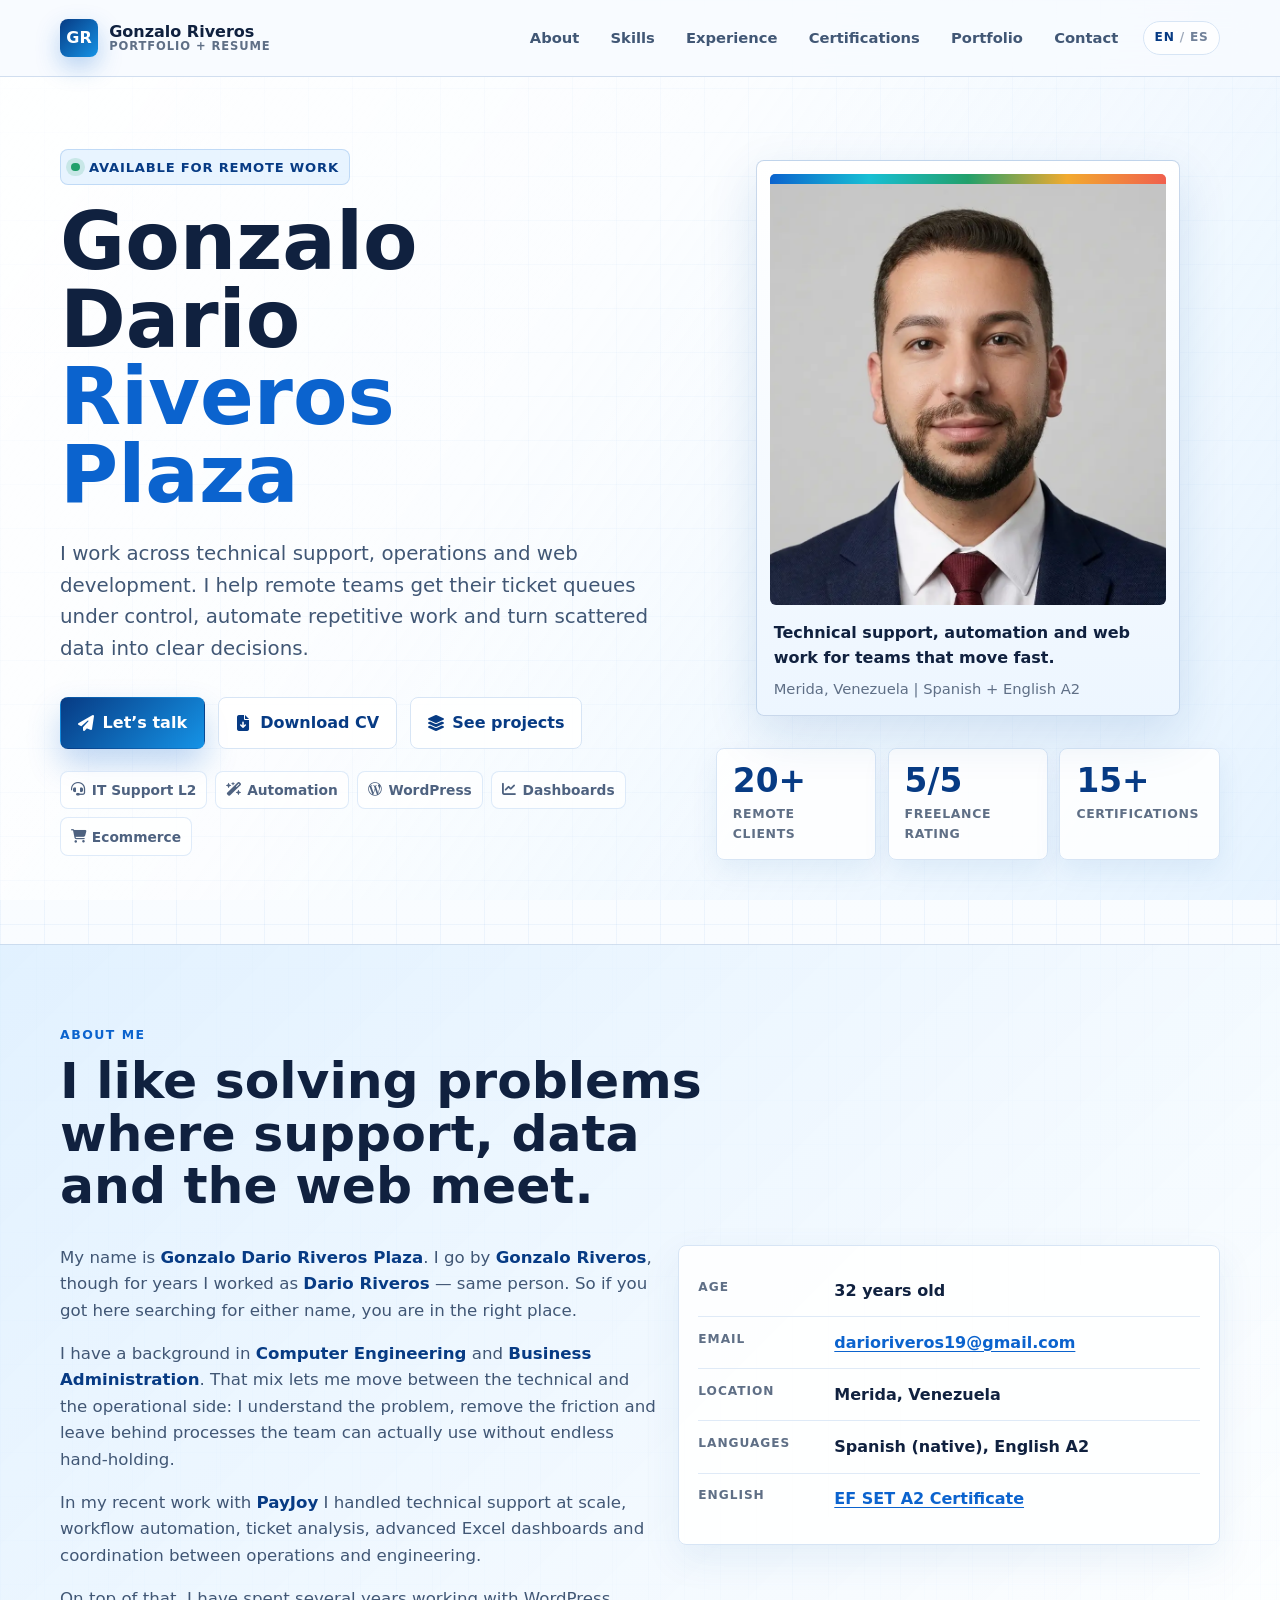
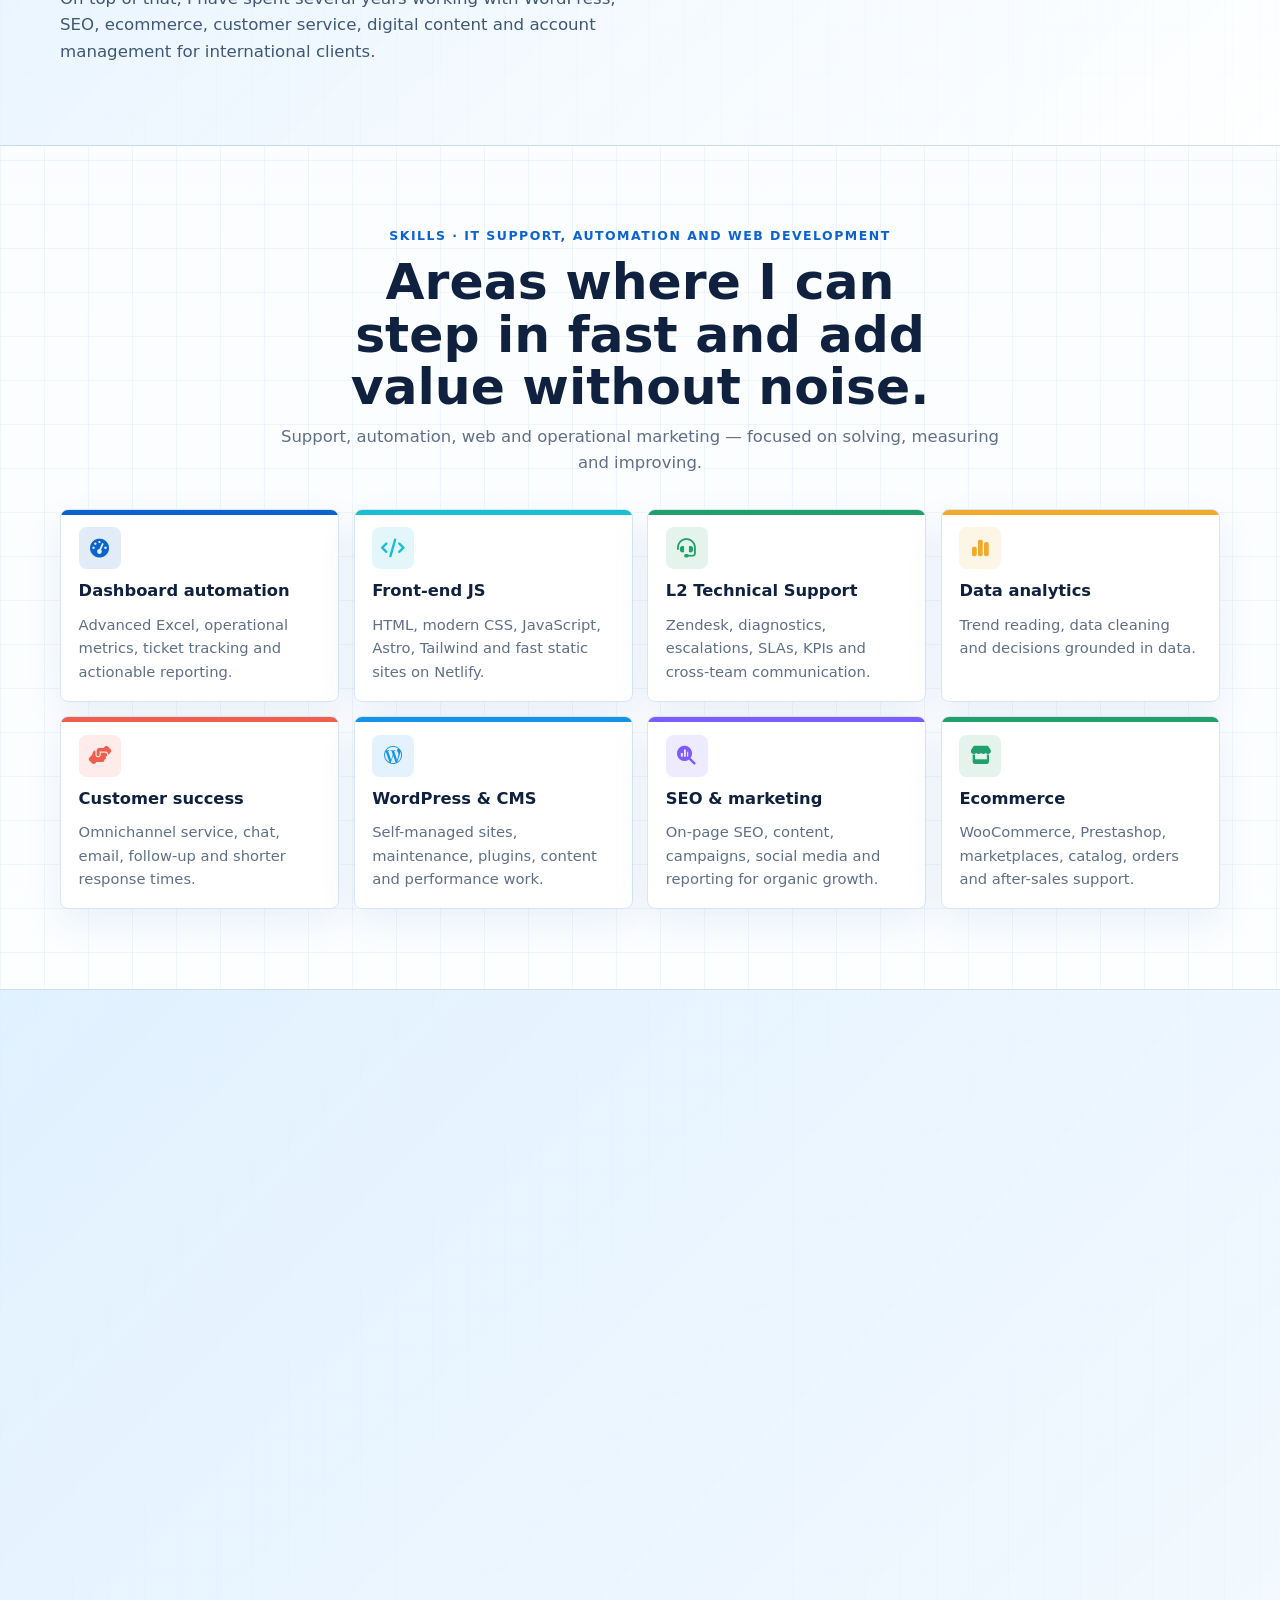
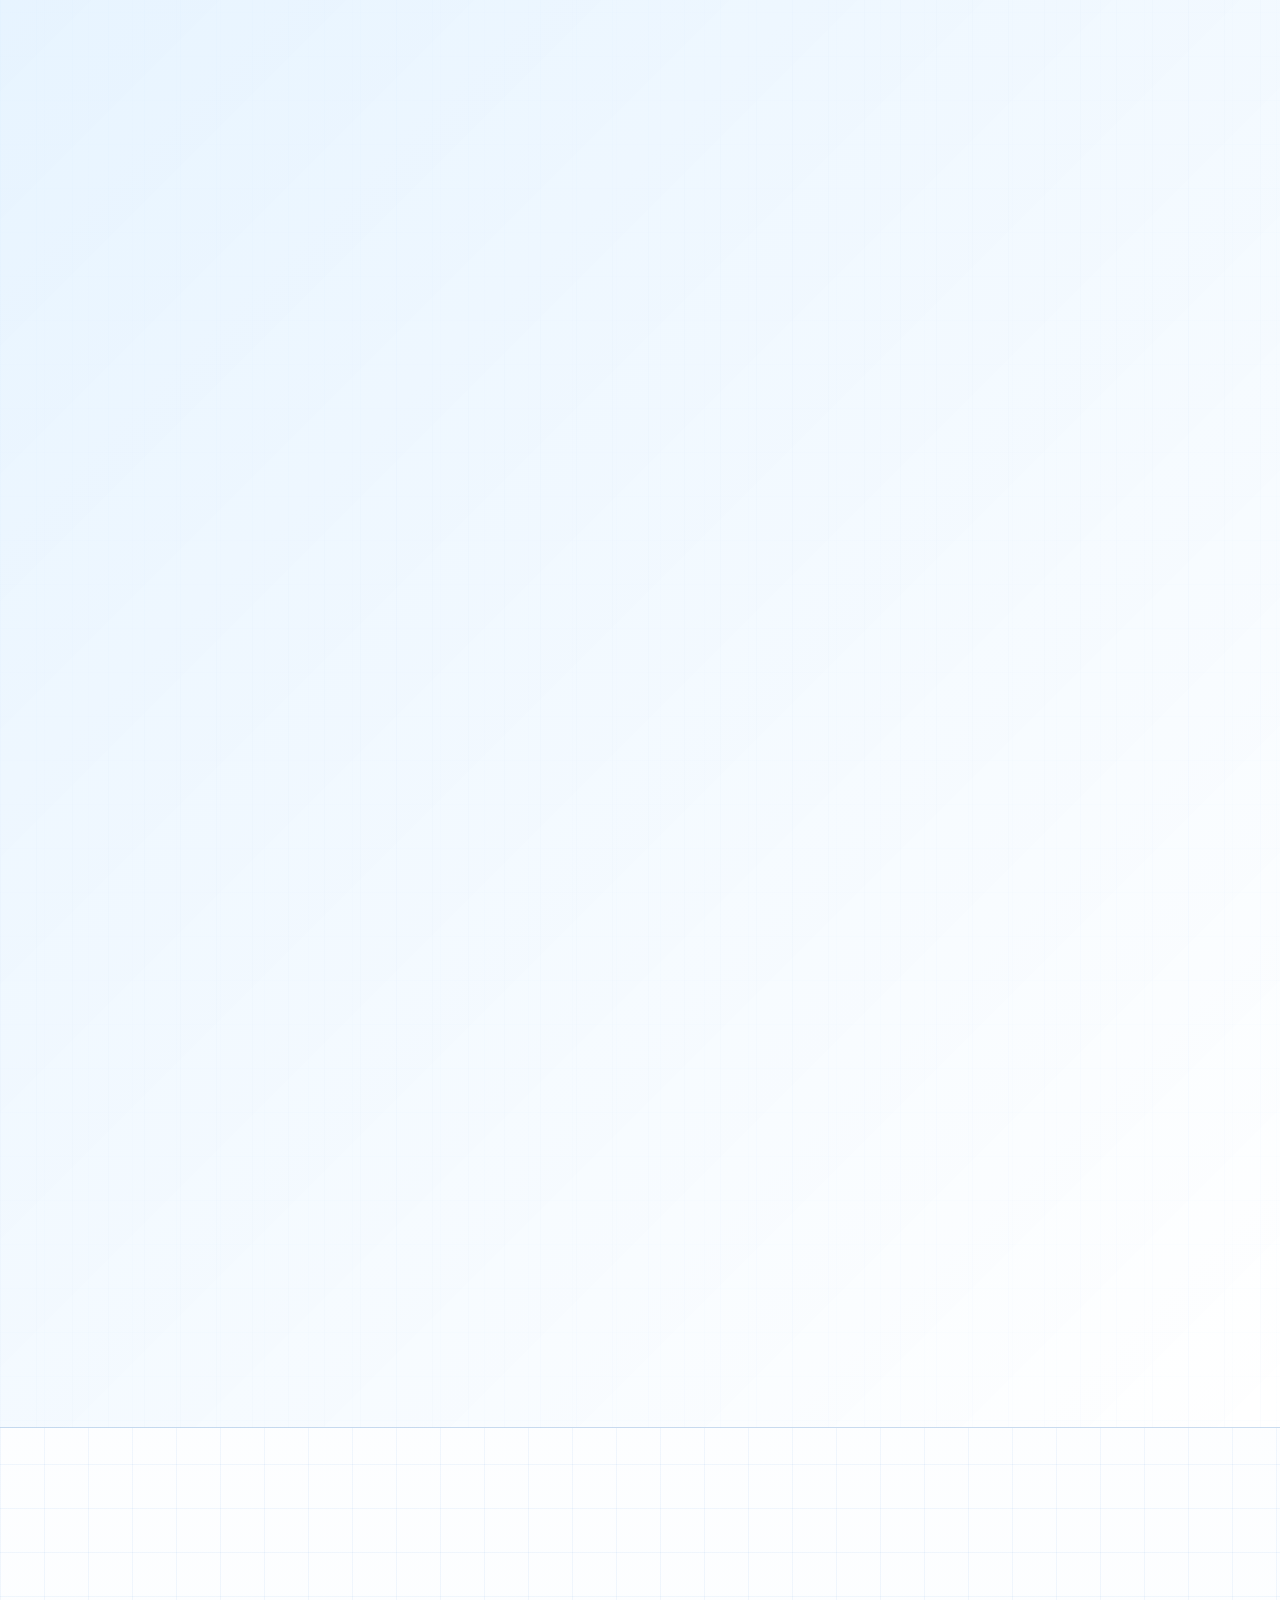
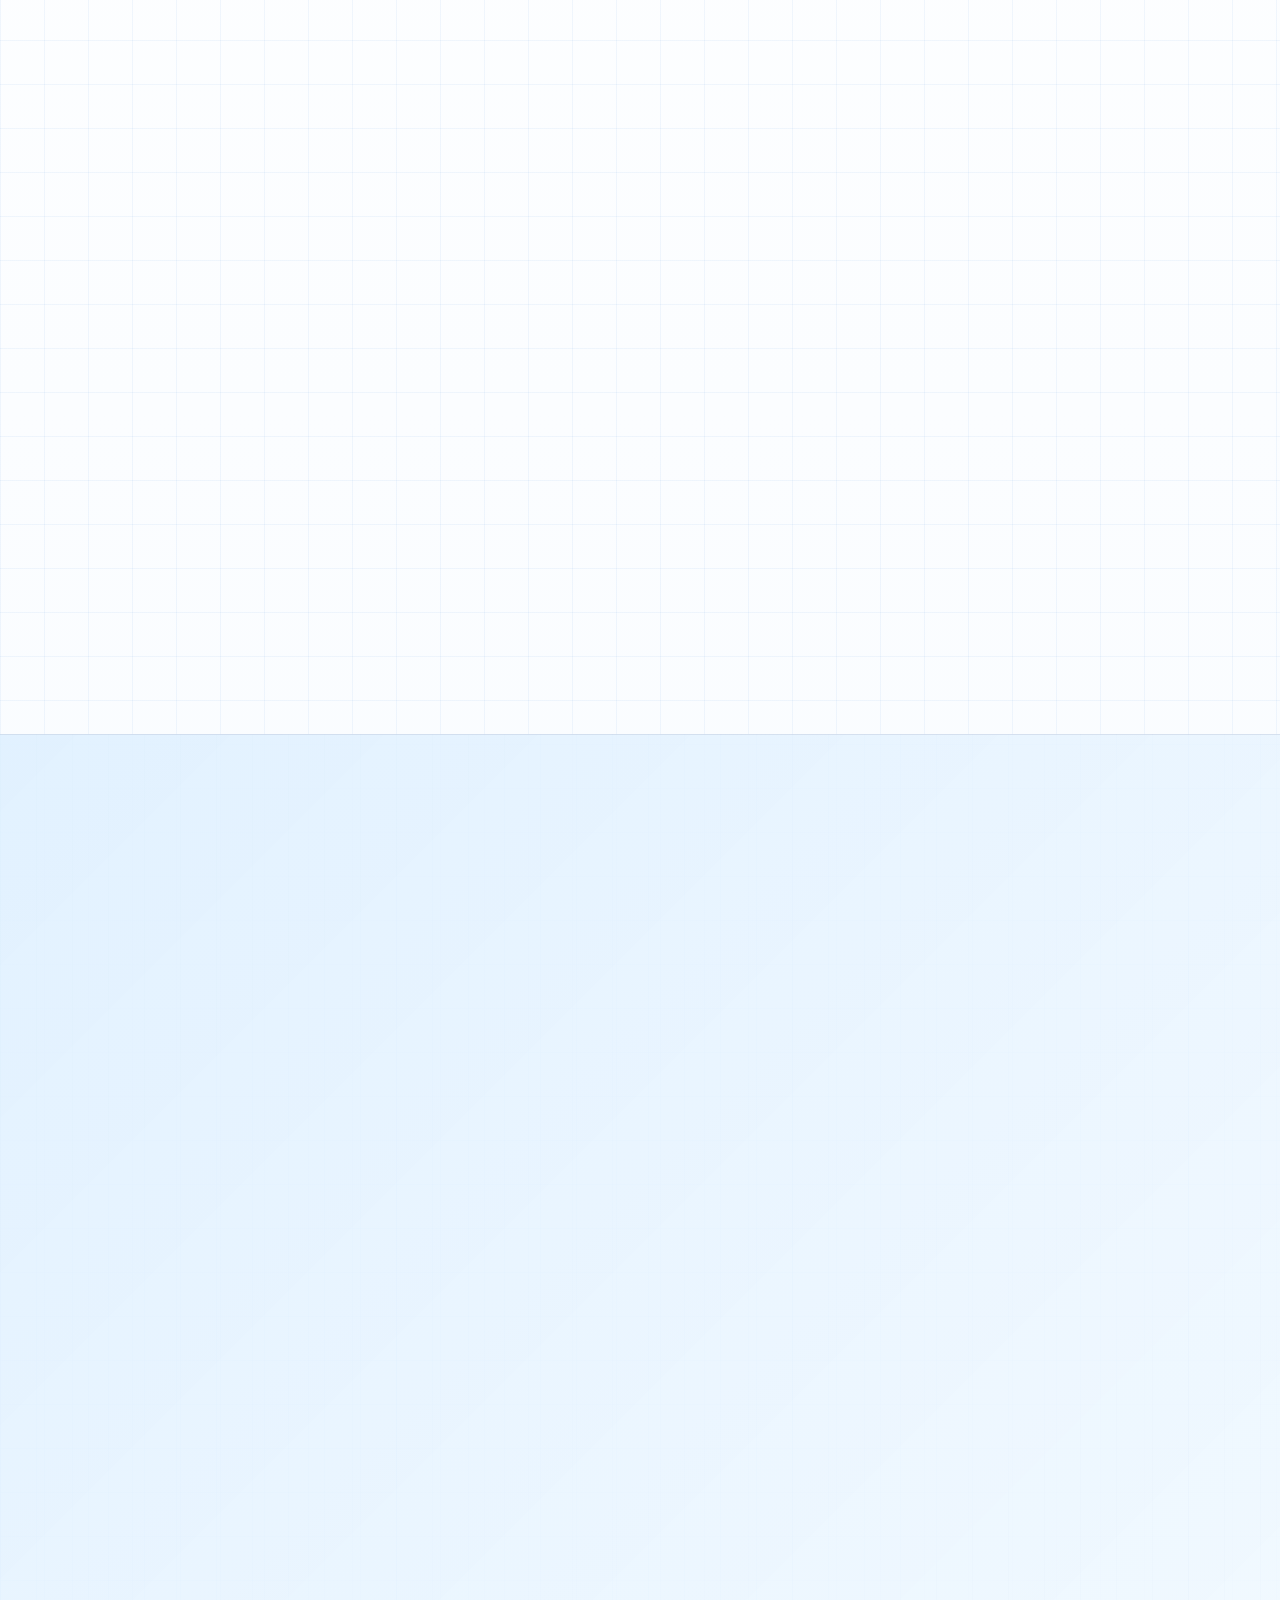
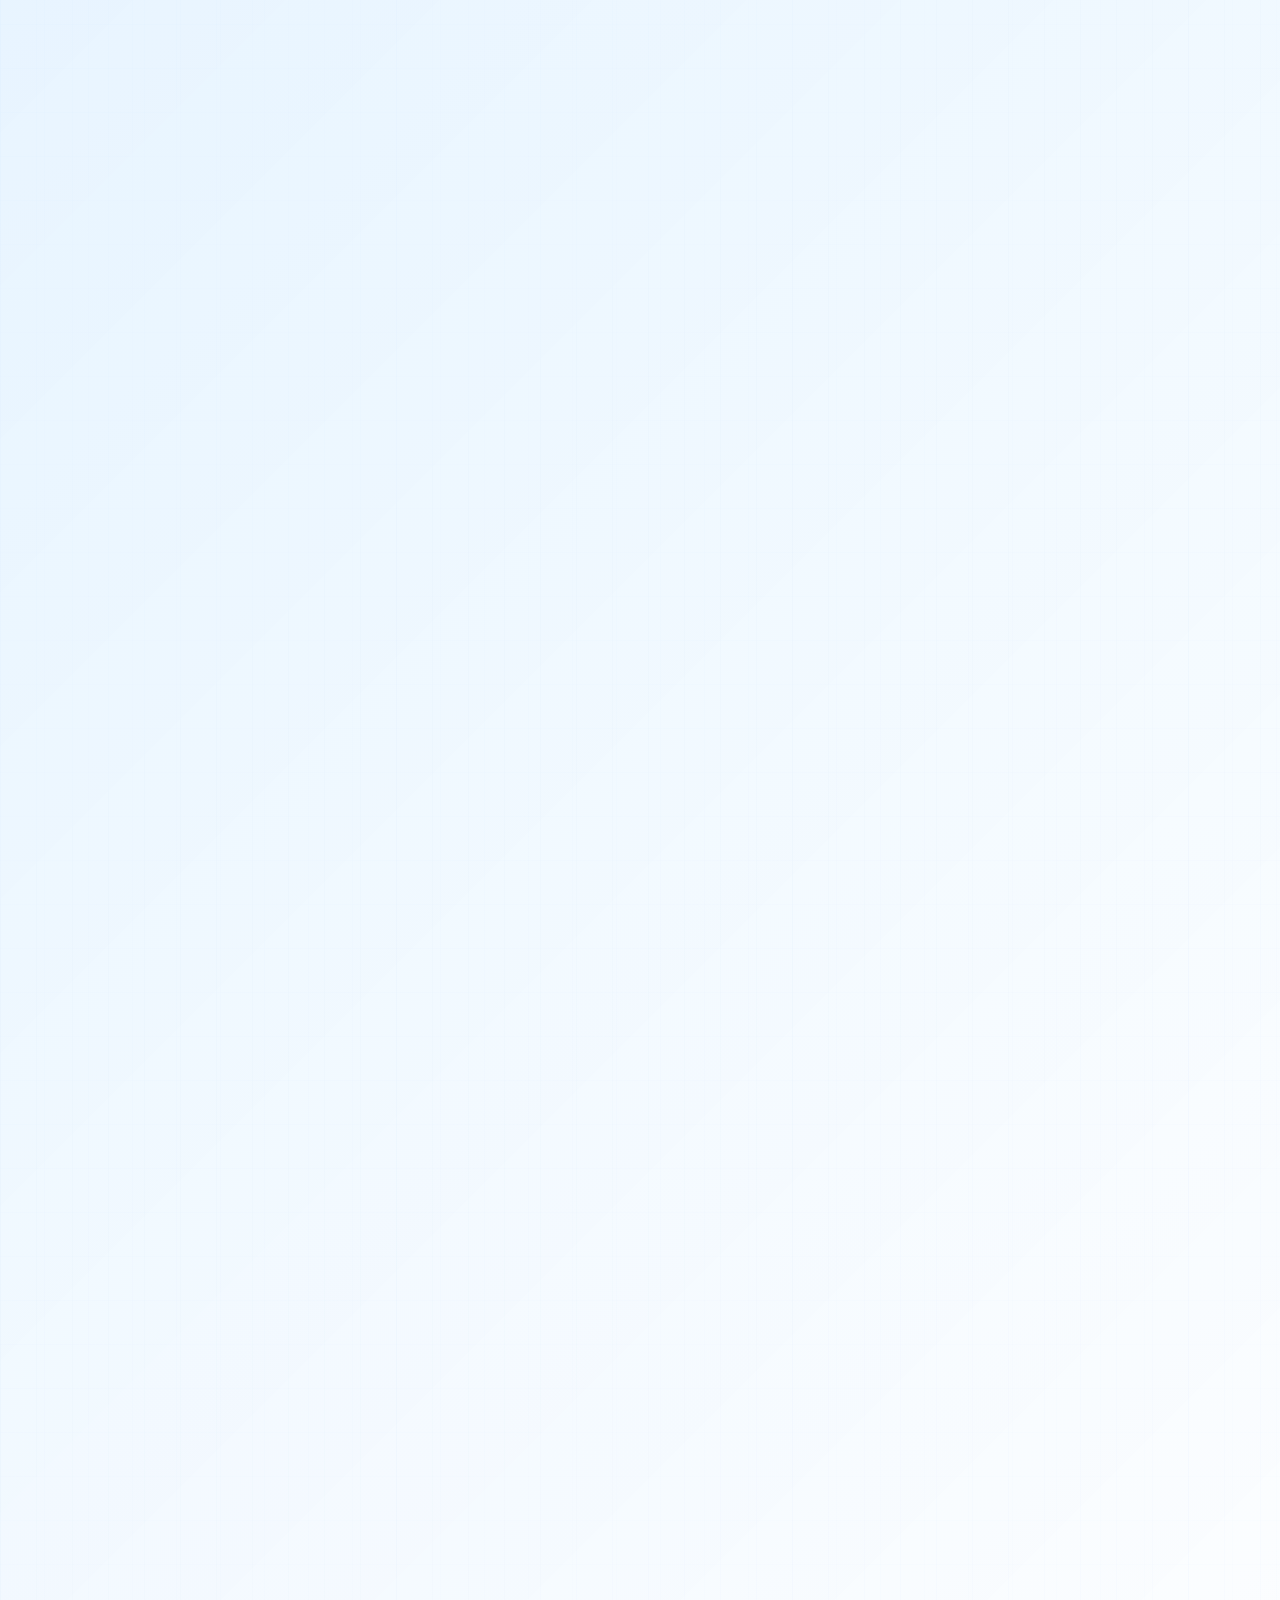
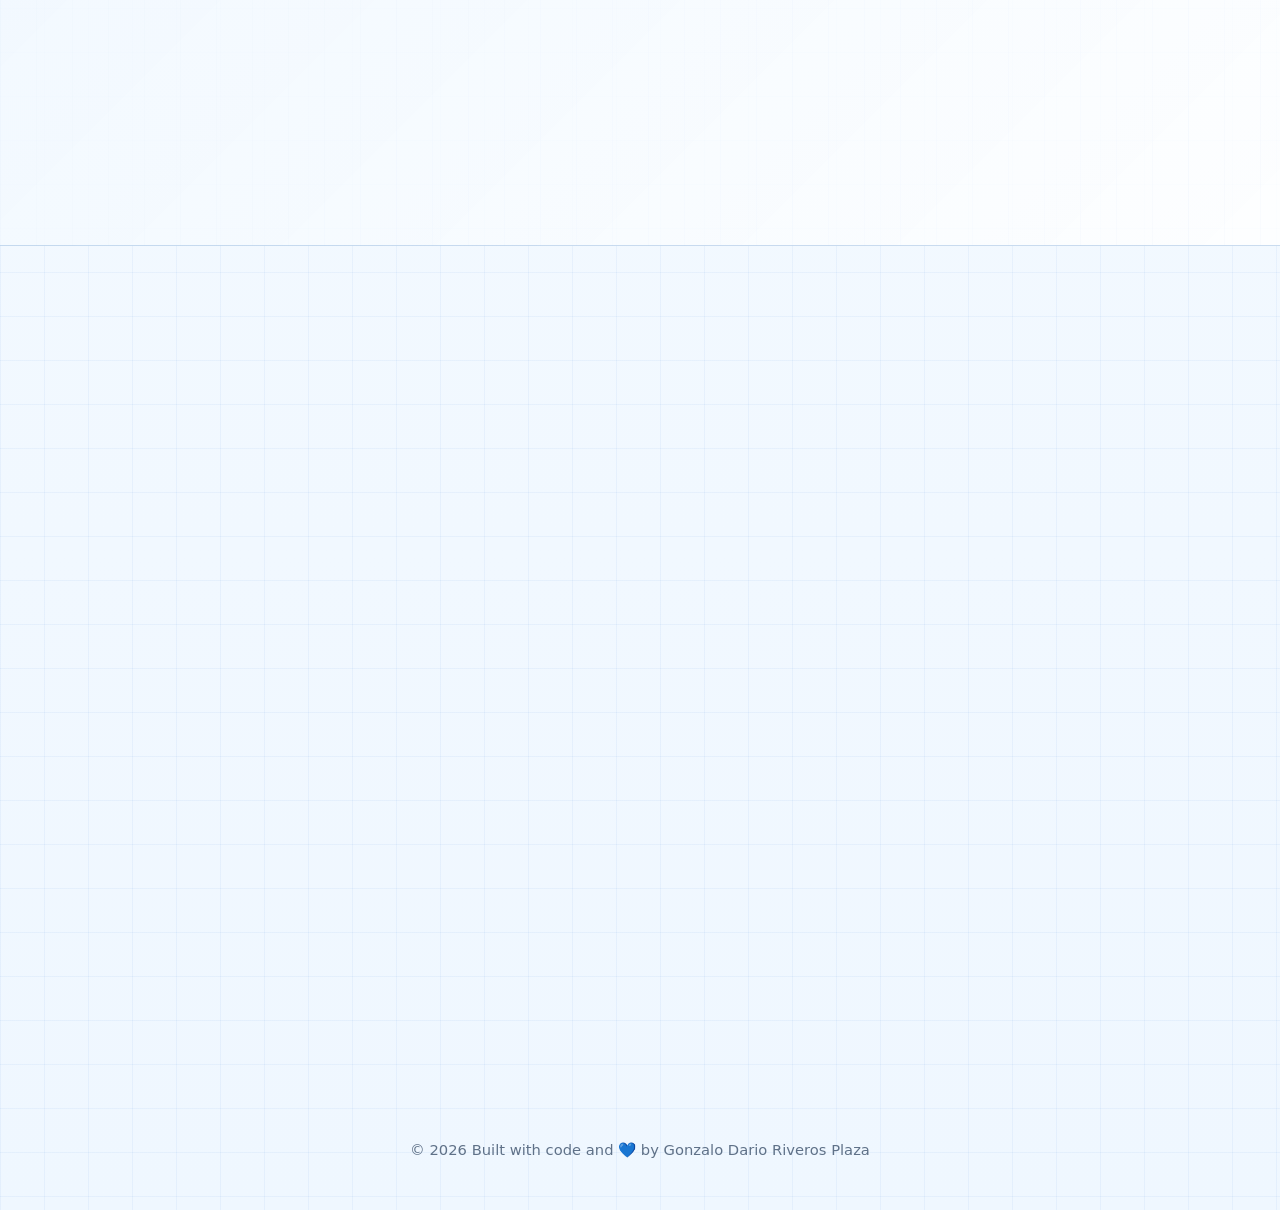
==== en/index.html @ 536ba5a9 "Agrega SLG, Luza Canta y EG Solutions al portafolio y Astro a habilidades - Tres tarjetas nuevas al " ====
<!DOCTYPE html>
<html lang="en">

<head>
  <meta charset="UTF-8">
  <meta name="viewport" content="width=device-width, initial-scale=1.0">

  <!-- URL DEL SITIO: si cambias de dominio, actualiza canonical, og:url, hreflang y el JSON-LD de abajo -->
  <link rel="canonical" href="https://darioriverosp.netlify.app/en/">
  <link rel="alternate" hreflang="es" href="https://darioriverosp.netlify.app/">
  <link rel="alternate" hreflang="en" href="https://darioriverosp.netlify.app/en/">
  <link rel="alternate" hreflang="x-default" href="https://darioriverosp.netlify.app/">

  <title>Gonzalo Dario Riveros Plaza | IT Support, Automation &amp; Web Development</title>
  <meta name="description"
    content="Gonzalo Dario Riveros Plaza (Dario Riveros): L2 technical support, workflow automation, operational dashboards, WordPress and web development. Available for remote work from Merida, Venezuela.">
  <meta name="author" content="Gonzalo Dario Riveros Plaza">
  <meta name="robots" content="index, follow, max-image-preview:large, max-snippet:-1">
  <meta name="theme-color" content="#0b63ce">
  <meta name="theme-color" content="#0b1a2f" media="(prefers-color-scheme: dark)">

  <meta property="og:type" content="profile">
  <meta property="og:url" content="https://darioriverosp.netlify.app/en/">
  <meta property="og:site_name" content="Gonzalo Dario Riveros Plaza">
  <meta property="og:title" content="Gonzalo Dario Riveros Plaza | IT Support, Automation &amp; Web Development">
  <meta property="og:description"
    content="L2 technical support, automation, dashboards, WordPress, ecommerce and web development for remote teams.">
  <meta property="og:image" content="https://darioriverosp.netlify.app/images/og-cover-en.jpg">
  <meta property="og:image:width" content="1200">
  <meta property="og:image:height" content="630">
  <meta property="og:image:alt" content="Gonzalo Dario Riveros Plaza — IT Support, Automation and Web Development">
  <meta property="og:locale" content="en_US">
  <meta property="og:locale:alternate" content="es_ES">
  <meta property="profile:first_name" content="Gonzalo Dario">
  <meta property="profile:last_name" content="Riveros Plaza">
  <meta name="twitter:card" content="summary_large_image">
  <meta name="twitter:title" content="Gonzalo Dario Riveros Plaza | IT Support, Automation &amp; Web Development">
  <meta name="twitter:description"
    content="L2 technical support, automation, dashboards, WordPress, ecommerce and web development for remote teams.">
  <meta name="twitter:image" content="https://darioriverosp.netlify.app/images/og-cover-en.jpg">

  <link rel="icon" href="/favicon.svg" type="image/svg+xml">

  <link rel="preconnect" href="https://cdnjs.cloudflare.com" crossorigin>
  <link rel="preload" as="image" href="../images/profile.webp" type="image/webp">
  <link rel="stylesheet" href="https://cdnjs.cloudflare.com/ajax/libs/font-awesome/6.5.2/css/all.min.css"
    referrerpolicy="no-referrer">
  <link rel="stylesheet" href="../styles.css">

  <script type="application/ld+json">
  {
    "@context": "https://schema.org",
    "@graph": [
      {
        "@type": "Person",
        "@id": "https://darioriverosp.netlify.app/#person",
        "name": "Gonzalo Dario Riveros Plaza",
        "alternateName": [
          "Dario Riveros",
          "Gonzalo Riveros",
          "Dario Riveros Plaza",
          "Gonzalo Riveros Plaza",
          "Gonzalo Dario Riveros"
        ],
        "givenName": "Gonzalo",
        "additionalName": "Dario",
        "familyName": "Riveros Plaza",
        "jobTitle": "IT Support, Automation and Web Development Specialist",
        "description": "L2 technical support, process automation and web development professional. Works remotely with distributed teams on ticket management, operational dashboards, WordPress and ecommerce.",
        "url": "https://darioriverosp.netlify.app/en/",
        "image": "https://darioriverosp.netlify.app/images/profile.webp",
        "email": "mailto:darioriveros19@gmail.com",
        "telephone": "+58-412-311-5063",
        "address": {
          "@type": "PostalAddress",
          "addressLocality": "Merida",
          "addressCountry": "VE"
        },
        "nationality": {
          "@type": "Country",
          "name": "Venezuela"
        },
        "sameAs": [
          "https://www.linkedin.com/in/darioriverosp/",
          "https://github.com/darioriverosp"
        ],
        "knowsLanguage": [
          { "@type": "Language", "name": "Spanish", "alternateName": "es" },
          { "@type": "Language", "name": "English", "alternateName": "en" }
        ],
        "knowsAbout": [
          "L2 Technical Support",
          "Zendesk",
          "Ticket and incident management",
          "SLA and KPI management",
          "Workflow automation",
          "Zapier",
          "WordPress",
          "WooCommerce",
          "Power BI",
          "Advanced Excel",
          "Operational dashboards",
          "Technical SEO",
          "Ecommerce",
          "Front-end web development",
          "HTML",
          "CSS",
          "JavaScript",
          "Astro",
          "Customer support",
          "Remote work"
        ],
        "hasOccupation": {
          "@type": "Occupation",
          "name": "IT Support Specialist",
          "skills": "L2 technical support, Zendesk, workflow automation, Zapier, dashboards, WordPress, ecommerce, web development"
        },
        "alumniOf": [
          {
            "@type": "EducationalOrganization",
            "name": "Computer Engineering studies"
          },
          {
            "@type": "EducationalOrganization",
            "name": "Business Administration studies"
          }
        ],
        "seeks": {
          "@type": "Demand",
          "name": "Remote opportunities in IT support, automation and web development"
        }
      },
      {
        "@type": "ProfilePage",
        "@id": "https://darioriverosp.netlify.app/en/#webpage",
        "url": "https://darioriverosp.netlify.app/en/",
        "name": "Gonzalo Dario Riveros Plaza | IT Support, Automation & Web Development",
        "inLanguage": "en",
        "mainEntity": { "@id": "https://darioriverosp.netlify.app/#person" },
        "about": { "@id": "https://darioriverosp.netlify.app/#person" },
        "isPartOf": { "@id": "https://darioriverosp.netlify.app/#website" }
      },
      {
        "@type": "WebSite",
        "@id": "https://darioriverosp.netlify.app/#website",
        "url": "https://darioriverosp.netlify.app/",
        "name": "Gonzalo Dario Riveros Plaza portfolio",
        "inLanguage": ["es", "en"],
        "publisher": { "@id": "https://darioriverosp.netlify.app/#person" }
      },
      {
        "@type": "ItemList",
        "name": "Projects by Gonzalo Dario Riveros Plaza",
        "itemListOrder": "https://schema.org/ItemListUnordered",
        "numberOfItems": 15,
        "itemListElement": [
          { "@type": "ListItem", "position": 1, "item": { "@type": "CreativeWork", "name": "SLG · Dota 2", "url": "https://slgteam.netlify.app/", "description": "Performance dashboard for the Sociedad Latina del Gaming clan: rankings, recent form, records and who each player wins with, using STRATZ data.", "creator": { "@id": "https://darioriverosp.netlify.app/#person" } } },
          { "@type": "ListItem", "position": 2, "item": { "@type": "CreativeWork", "name": "Luza Canta", "url": "https://luza-canta.netlify.app/", "description": "Installable karaoke app for your phone: removes the vocals from songs so you can sing with your club.", "creator": { "@id": "https://darioriverosp.netlify.app/#person" } } },
          { "@type": "ListItem", "position": 3, "item": { "@type": "CreativeWork", "name": "EG Solutions", "url": "https://egsolutions.net/", "description": "Corporate site for a Venezuelan engineering firm covering civil works, HVAC and facility maintenance, with a quote request form.", "creator": { "@id": "https://darioriverosp.netlify.app/#person" } } },
          { "@type": "ListItem", "position": 4, "item": { "@type": "CreativeWork", "name": "Blue Merida", "url": "https://bluemerida.com/", "description": "WebApp turned into a PWA and published on the Play Store, focused on mobile experience and scalable operations.", "creator": { "@id": "https://darioriverosp.netlify.app/#person" } } },
          { "@type": "ListItem", "position": 5, "item": { "@type": "CreativeWork", "name": "Chat Line Guide", "url": "https://www.chatlineguide.com/", "description": "Review directory with category and city navigation, integrated blog and downloadable resources.", "creator": { "@id": "https://darioriverosp.netlify.app/#person" } } },
          { "@type": "ListItem", "position": 6, "item": { "@type": "CreativeWork", "name": "Geekciencia", "url": "https://geekciencia.com/", "description": "Science and technology news portal with a self-managed design.", "creator": { "@id": "https://darioriverosp.netlify.app/#person" } } },
          { "@type": "ListItem", "position": 7, "item": { "@type": "CreativeWork", "name": "Tarot Ars Naya", "url": "https://tarotarsnaya.art/", "description": "Website specialized in esoteric readings and integrated services.", "creator": { "@id": "https://darioriverosp.netlify.app/#person" } } },
          { "@type": "ListItem", "position": 8, "item": { "@type": "CreativeWork", "name": "ArbiExpress", "url": "https://arbiexpress.com/", "description": "P2P commerce platform for Latin America: direct transactions between buyers and sellers.", "creator": { "@id": "https://darioriverosp.netlify.app/#person" } } },
          { "@type": "ListItem", "position": 9, "item": { "@type": "CreativeWork", "name": "PayJoy Support DB", "url": "https://payjoydbdario.netlify.app/", "description": "Centralized, automated dashboard for support flows and level 2 escalations.", "creator": { "@id": "https://darioriverosp.netlify.app/#person" } } },
          { "@type": "ListItem", "position": 10, "item": { "@type": "CreativeWork", "name": "Insecta & Reptilia", "url": "https://insectareptilia.netlify.app/", "description": "Interactive catalog and index of insect and reptile species for public outreach.", "creator": { "@id": "https://darioriverosp.netlify.app/#person" } } },
          { "@type": "ListItem", "position": 11, "item": { "@type": "CreativeWork", "name": "Elite Villagers", "url": "https://elitevillagers.netlify.app/", "description": "Corporate landing page for a talent recruitment and stream management agency.", "creator": { "@id": "https://darioriverosp.netlify.app/#person" } } },
          { "@type": "ListItem", "position": 12, "item": { "@type": "CreativeWork", "name": "Oriana Girlfriend", "url": "https://orianagirlfriend.netlify.app/", "description": "Interactive single-page web experience: synced audio, scroll-driven animations and microinteractions.", "creator": { "@id": "https://darioriverosp.netlify.app/#person" } } },
          { "@type": "ListItem", "position": 13, "item": { "@type": "CreativeWork", "name": "Personal Portfolio", "url": "https://keen-haibt-1977aa.netlify.app/", "description": "Front-end build of a CV and personal portfolio site: profile, services, blog and light/dark theme.", "creator": { "@id": "https://darioriverosp.netlify.app/#person" } } },
          { "@type": "ListItem", "position": 14, "item": { "@type": "CreativeWork", "name": "App Landing Page", "url": "https://trusting-snyder-95dbbc.netlify.app/", "description": "Front-end build of a mobile app launch landing page: features, screenshots, pricing and testimonials.", "creator": { "@id": "https://darioriverosp.netlify.app/#person" } } },
          { "@type": "ListItem", "position": 15, "item": { "@type": "CreativeWork", "name": "Alturas Barber Shop", "url": "https://precious-snickerdoodle-65d63f.netlify.app/", "description": "Interactive, responsive webapp for barbershop appointment booking and catalog.", "creator": { "@id": "https://darioriverosp.netlify.app/#person" } } }
        ]
      }
    ]
  }
  </script>
</head>

<body>
  <a class="skip-link" href="#main">Skip to content</a>

  <header class="site-header">
    <nav class="nav container" aria-label="Main menu">
      <a class="brand" href="#" aria-label="Inicio">
        <span class="brand-mark" aria-hidden="true">GR</span>
        <span class="brand-name">
          Gonzalo Riveros
          <small>Portfolio + Resume</small>
        </span>
      </a>

      <button class="menu-button" id="menuButton" type="button" aria-label="Open menu" aria-expanded="false"
        aria-controls="navLinks">
        <span class="menu-icon" aria-hidden="true"><span></span><span></span><span></span></span>
      </button>

      <div class="nav-links" id="navLinks">
        <a href="#about">About</a>
        <a href="#skills">Skills</a>
        <a href="#experience">Experience</a>
        <a href="#certifications">Certifications</a>
        <a href="#portfolio">Portfolio</a>
        <a href="#contact">Contact</a>
        <a class="lang-switch" href="../" hreflang="es" lang="es" aria-label="Ver en español"><span class="lang-now" aria-hidden="true">EN</span><span class="lang-to">ES</span></a>
      </div>
    </nav>
  </header>

  <div class="nav-scrim" id="navScrim" aria-hidden="true"></div>

  <main id="main">
    <section class="hero container">
      <div class="hero-grid">
        <div data-reveal>
          <span class="eyebrow">Available for remote work</span>
          <h1><span class="name-first">Gonzalo Dario</span> <span>Riveros Plaza</span></h1>
          <p class="hero-copy">
            I work across technical support, operations and web development. I help remote teams get their ticket queues under control, automate repetitive work and turn scattered data into clear decisions.
          </p>

          <div class="hero-actions">
            <a class="button button-primary" href="#contact"><i class="fa-solid fa-paper-plane icon"
                aria-hidden="true"></i>Let’s talk</a>
            <a class="button button-ghost" href="../cv_ats_gonzalo_riveros.pdf" target="_blank" rel="noopener"><i
                class="fa-solid fa-file-arrow-down icon" aria-hidden="true"></i>Download CV</a>
            <a class="button button-ghost" href="#portfolio"><i class="fa-solid fa-layer-group icon"
                aria-hidden="true"></i>See projects</a>
          </div>

          <div class="quick-stack" aria-label="Specialties">
            <span><i class="fa-solid fa-headset icon" aria-hidden="true"></i>IT Support L2</span>
            <span><i class="fa-solid fa-wand-magic-sparkles icon" aria-hidden="true"></i>Automation</span>
            <span><i class="fa-brands fa-wordpress-simple icon" aria-hidden="true"></i>WordPress</span>
            <span><i class="fa-solid fa-chart-line icon" aria-hidden="true"></i>Dashboards</span>
            <span><i class="fa-solid fa-cart-shopping icon" aria-hidden="true"></i>Ecommerce</span>
          </div>
        </div>

        <div class="hero-visual" data-reveal>
          <figure class="portrait-panel">
            <img src="../images/profile.webp" alt="Portrait of Gonzalo Riveros" width="720" height="790"
              fetchpriority="high" decoding="async">
            <figcaption class="portrait-caption">
              <strong>Technical support, automation and web work for teams that move fast.</strong>
              <span>Merida, Venezuela | Spanish + English A2</span>
            </figcaption>
          </figure>

          <div class="signal-grid" aria-label="Métricas profesionales">
            <div class="signal">
              <strong>20+</strong>
              <span>remote clients</span>
            </div>
            <div class="signal">
              <strong>5/5</strong>
              <span>freelance rating</span>
            </div>
            <div class="signal">
              <strong>15+</strong>
              <span>certifications</span>
            </div>
          </div>
        </div>
      </div>
    </section>

    <section class="section section-band" id="about">
      <div class="container">
        <div class="section-heading" data-reveal>
          <span class="kicker">About me</span>
          <h2>I like solving problems where support, data and the web meet.</h2>
        </div>

        <div class="about-grid">
          <div class="story" data-reveal>
            <p>
              My name is <strong>Gonzalo Dario Riveros Plaza</strong>. I go by <strong>Gonzalo Riveros</strong>, though for years I worked as <strong>Dario Riveros</strong> — same person. So if you got here searching for either name, you are in the right place.
            </p>
            <p>
              I have a background in <strong>Computer Engineering</strong> and <strong>Business Administration</strong>. That mix lets me move between the technical and the operational side: I understand the problem, remove the friction and leave behind processes the team can actually use without endless hand-holding.
            </p>
            <p>
              In my recent work with <strong>PayJoy</strong> I handled technical support at scale, workflow automation, ticket analysis, advanced Excel dashboards and coordination between operations and engineering.
            </p>
            <p>
              On top of that, I have spent several years working with WordPress, SEO, ecommerce, customer service, digital content and account management for international clients.
            </p>
          </div>

          <aside class="info-panel" data-reveal aria-label="Basic information">
            <div class="info-row">
              <span>Age</span>
              <span>32 years old</span>
            </div>
            <div class="info-row">
              <span>Email</span>
              <a href="mailto:darioriveros19@gmail.com">darioriveros19@gmail.com</a>
            </div>
            <div class="info-row">
              <span>Location</span>
              <span>Merida, Venezuela</span>
            </div>
            <div class="info-row">
              <span>Languages</span>
              <span>Spanish (native), English A2</span>
            </div>
            <div class="info-row">
              <span>English</span>
              <a href="https://cert.efset.org/E7sRt2" target="_blank" rel="noopener">EF SET A2 Certificate</a>
            </div>
          </aside>
        </div>
      </div>
    </section>

    <section class="section" id="skills">
      <div class="container">
        <div class="section-heading center" data-reveal>
          <span class="kicker">Skills · IT support, automation and web development</span>
          <h2>Areas where I can step in fast and add value without noise.</h2>
          <p>Support, automation, web and operational marketing — focused on solving, measuring and improving.</p>
        </div>

        <div class="focus-grid">
          <article class="skill-card" style="--accent: var(--blue-700)" data-reveal>
            <i class="fa-solid fa-gauge-high skill-icon" aria-hidden="true"></i>
            <strong>Dashboard automation</strong>
            <span>Advanced Excel, operational metrics, ticket tracking and actionable reporting.</span>
          </article>
          <article class="skill-card" style="--accent: var(--cyan)" data-reveal>
            <i class="fa-solid fa-code skill-icon" aria-hidden="true"></i>
            <strong>Front-end JS</strong>
            <span>HTML, modern CSS, JavaScript, Astro, Tailwind and fast static sites on Netlify.</span>
          </article>
          <article class="skill-card" style="--accent: var(--green)" data-reveal>
            <i class="fa-solid fa-headset skill-icon" aria-hidden="true"></i>
            <strong>L2 Technical Support</strong>
            <span>Zendesk, diagnostics, escalations, SLAs, KPIs and cross-team communication.</span>
          </article>
          <article class="skill-card" style="--accent: var(--gold)" data-reveal>
            <i class="fa-solid fa-chart-simple skill-icon" aria-hidden="true"></i>
            <strong>Data analytics</strong>
            <span>Trend reading, data cleaning and decisions grounded in data.</span>
          </article>
          <article class="skill-card" style="--accent: var(--coral)" data-reveal>
            <i class="fa-solid fa-handshake-angle skill-icon" aria-hidden="true"></i>
            <strong>Customer success</strong>
            <span>Omnichannel service, chat, email, follow-up and shorter response times.</span>
          </article>
          <article class="skill-card" style="--accent: var(--blue-500)" data-reveal>
            <i class="fa-brands fa-wordpress-simple skill-icon" aria-hidden="true"></i>
            <strong>WordPress &amp; CMS</strong>
            <span>Self-managed sites, maintenance, plugins, content and performance work.</span>
          </article>
          <article class="skill-card" style="--accent: var(--violet)" data-reveal>
            <i class="fa-solid fa-magnifying-glass-chart skill-icon" aria-hidden="true"></i>
            <strong>SEO &amp; marketing</strong>
            <span>On-page SEO, content, campaigns, social media and reporting for organic growth.</span>
          </article>
          <article class="skill-card" style="--accent: var(--green)" data-reveal>
            <i class="fa-solid fa-store skill-icon" aria-hidden="true"></i>
            <strong>Ecommerce</strong>
            <span>WooCommerce, Prestashop, marketplaces, catalog, orders and after-sales support.</span>
          </article>
        </div>
      </div>
    </section>

    <section class="section section-band" id="experience">
      <div class="container">
        <div class="section-heading" data-reveal>
          <span class="kicker">Experience in technical support and remote operations</span>
          <h2>Hands-on experience in support, automation and digital operations.</h2>
        </div>

        <div class="timeline">
          <article class="role" data-reveal>
            <span class="role-marker" style="--accent: var(--blue-700)" aria-hidden="true"></span>
            <div class="role-card">
              <div class="role-top">
                <div>
                  <h3><a href="https://www.payjoy.com/" target="_blank" rel="noopener">PayJoy LLC</a></h3>
                  <p class="meta">IT Support Consultant | Remote</p>
                </div>
                <span class="date">Jan 2026 - Jun 2026</span>
              </div>
              <ul>
                <li>Critical technical support in <strong>Zendesk</strong>: ticket and incident management guaranteeing <strong>SLAs</strong>, <strong>KPIs</strong> and operational continuity.</li>
                <li>Key <strong>process automation</strong> with scripts and macros for Samsung Enrollment and payment reconciliation.</li>
                <li>Operational monitoring with <strong>advanced Excel</strong> and <strong>Power BI</strong> dashboards to cut review times.
                </li>
              <li>System error <strong>troubleshooting</strong> and <strong>technical escalations</strong> as the liaison with LATAM Engineering.
                </li>
              </ul>
            </div>
          </article>

          <article class="role" data-reveal>
            <span class="role-marker" style="--accent: var(--green)" aria-hidden="true"></span>
            <div class="role-card">
              <div class="role-top">
                <div>
                  <h3><a href="https://pistachogames.com/" target="_blank" rel="noopener">Pistachogames</a></h3>
                  <p class="meta">Customer Support Representative | Remote</p>
                </div>
                <span class="date">Jul 2025 - Jan 2026</span>
              </div>
              <ul>
                <li><strong>24/7 customer support</strong> via live chat and email for digital platform users.
                </li>
                <li>Efficient handling of account, payment and withdrawal incidents with a focus on customer satisfaction.
                </li>
                <li>Response time cut to <strong>under 3 minutes</strong>, improving retention.</li>
                <li>Sustained high satisfaction, follow-up and resolution across omnichannel support.</li>
              </ul>
            </div>
          </article>

          <article class="role" data-reveal>
            <span class="role-marker" style="--accent: var(--gold)" aria-hidden="true"></span>
            <div class="role-card">
              <div class="role-top">
                <div>
                  <h3><a href="https://pcracing.pro/" target="_blank" rel="noopener">KD Technology SLU</a></h3>
                  <p class="meta">IT Support Specialist | Remote</p>
                </div>
                <span class="date">Jan 2025 - Jul 2025</span>
              </div>
              <ul>
                <li>Resolved over <strong>20 daily tickets</strong> in <strong>IT Support</strong> with high satisfaction scores.</li>
                <li>Ecommerce platform management: <strong>WooCommerce</strong>, <strong>Prestashop</strong>, Amazon, PcComponentes, Miravia and Carrefour.</li>
                <li>Incident resolution time reduced by <strong>20%</strong> through process improvements.</li>
                <li>Continuous improvement of customer experience, retention and after-sales support.</li>
              </ul>
            </div>
          </article>

          <article class="role" data-reveal>
            <span class="role-marker" style="--accent: var(--coral)" aria-hidden="true"></span>
            <div class="role-card">
              <div class="role-top">
                <div>
                  <h3><a href="https://www.invictabp.com/" target="_blank" rel="noopener">Invicta Business Partners
                      LLC</a></h3>
                  <p class="meta">Digital Marketing Specialist | Remote</p>
                </div>
                <span class="date">Mar 2024 - Jan 2025</span>
              </div>
              <ul>
                <li>Managed 30 social media accounts simultaneously with <strong>Metricool</strong> plus content planning.</li>
                <li>Engagement up <strong>15%</strong> through data-driven digital marketing strategies.</li>
                <li>Content scheduling automation with <strong>Metricool</strong>, saving more than <strong>10 hours per week</strong>.</li>
                <li>Metrics analysis and campaign optimization to improve ROI and performance.</li>
              </ul>
            </div>
          </article>

          <article class="role" data-reveal>
            <span class="role-marker" style="--accent: var(--violet)" aria-hidden="true"></span>
            <div class="role-card">
              <div class="role-top">
                <div>
                  <h3><a href="https://book.lvlty.com/" target="_blank" rel="noopener">LVLTY LLC</a></h3>
                  <p class="meta">WordPress Developer | Remote</p>
                </div>
                <span class="date">Nov 2022 - Jul 2023</span>
              </div>
              <ul>
                <li>Development and optimization of listing systems and web platforms on <strong>WordPress</strong>.</li>
                <li>Management and integration of <strong>Airbnb</strong>, Vrbo, <strong>Hostaway</strong>, WordPress and <strong>Monday</strong> into a single operational workflow.</li>
                <li>Workflow automation and cross-platform integration with <strong>Zapier</strong>, cutting recurring manual tasks.</li>
                <li>Technical and structural <strong>SEO</strong> to improve site visibility and indexing.</li>
              </ul>
            </div>
          </article>

          <article class="role" data-reveal>
            <span class="role-marker" style="--accent: var(--cyan)" aria-hidden="true"></span>
            <div class="role-card">
              <div class="role-top">
                <div>
                  <h3><a href="https://www.workana.com/" target="_blank" rel="noopener">WORKANA LLC</a></h3>
                  <p class="meta">Freelance Virtual Assistant | Remote</p>
                </div>
                <span class="date">Jan 2020 - Jun 2026</span>
              </div>
              <ul>
                <li>Remote work with over <strong>20 international clients</strong> in virtual assistance, web development and digital operations.</li>
                <li>Design, development and maintenance of websites with <strong>WordPress</strong>, HTML5, CSS3 and JavaScript.</li>
                <li>Web performance optimization and <strong>on-page SEO</strong>, growing organic traffic by up to 10%.</li>
                <li>Email marketing campaigns with <strong>Mailchimp</strong>, raising open rates by +10%.</li>
                <li>Consistent <strong>5-star rating</strong> on freelance platforms and results-oriented service.
                </li>
              </ul>
            </div>
          </article>

          <article class="role" data-reveal>
            <span class="role-marker" style="--accent: var(--blue-500)" aria-hidden="true"></span>
            <div class="role-card">
              <div class="role-top">
                <div>
                  <h3><a href="https://chatcenter.net/" target="_blank" rel="noopener">ChatCenter Services</a></h3>
                  <p class="meta">Data Entry and Support Operator | Remote</p>
                </div>
                <span class="date">Oct 2019 - Oct 2020</span>
              </div>
              <ul>
                <li>Chat support for a decentralized crowdchat-style platform.</li>
                <li>Communication between users and companies in a <strong>100% digital</strong> environment.</li>
                <li>Data entry and organization with a consistent 5-star rating.</li>
              </ul>
            </div>
          </article>
        </div>
      </div>
    </section>

    <section class="section" id="certifications">
      <div class="container">
        <div class="section-heading center" data-reveal>
          <span class="kicker">Certifications in web development, marketing and data</span>
          <h2>Continuous learning focused on web, marketing, data and remote work.</h2>
        </div>

        <div class="cert-grid">
          <article class="cert-card" style="--accent: var(--green)" data-reveal>
            <strong>Online Web Development</strong><span>Platzi</span>
          </article>
          <article class="cert-card" style="--accent: var(--green)" data-reveal>
            <strong>WordPress &amp; No-code</strong><span>Platzi</span>
          </article>
          <article class="cert-card" style="--accent: var(--green)" data-reveal>
            <strong>Software Engineering</strong><span>Platzi</span>
          </article>
          <article class="cert-card" style="--accent: var(--green)" data-reveal>
            <strong>Programming Basics</strong><span>Platzi</span>
          </article>
          <article class="cert-card" style="--accent: var(--blue-500)" data-reveal>
            <strong>Digital Marketing</strong><span>Google Actívate</span>
          </article>
          <article class="cert-card" style="--accent: var(--blue-500)" data-reveal>
            <strong>Ecommerce</strong><span>Google Actívate</span>
          </article>
          <article class="cert-card" style="--accent: var(--blue-500)" data-reveal>
            <strong>Digital Skills</strong><span>Google Actívate</span>
          </article>
          <article class="cert-card" style="--accent: var(--violet)" data-reveal>
            <strong>Responsive Web Design</strong><span>freeCodeCamp</span>
          </article>
          <article class="cert-card" style="--accent: var(--coral)" data-reveal>
            <strong>Programming for Beginners</strong><span>Udemy</span>
          </article>
          <a class="cert-card" style="--accent: var(--blue-700)" href="https://cert.efset.org/E7sRt2" target="_blank"
            rel="noopener" data-reveal>
            <strong>EF SET English A2 Certificate</strong><span>View certificate</span>
          </a>
          <article class="cert-card" style="--accent: var(--gold)" data-reveal>
            <strong>Learning Strategies</strong><span>Platzi</span>
          </article>
          <article class="cert-card" style="--accent: var(--gold)" data-reveal>
            <strong>Remote Work</strong><span>Platzi</span>
          </article>
        </div>

        <div class="hero-actions" style="justify-content: center; margin-top: 1.4rem" data-reveal>
          <a class="button button-ghost" href="https://platzi.com/p/darioriverosp/" target="_blank" rel="noopener"><i
              class="fa-solid fa-certificate icon" aria-hidden="true"></i>View full Platzi profile</a>
        </div>
      </div>
    </section>

    <section class="section section-band" id="portfolio">
      <div class="container">
        <div class="portfolio-top" data-reveal>
          <div class="section-heading" style="margin-bottom: 0">
            <span class="kicker">Portfolio · WordPress, ecommerce and dashboards</span>
            <h2>Projects that show how I work.</h2>
            <p>Websites, dashboards, automations and mobile products shipped to real users.</p>
          </div>

          <div class="filter-bar" role="group" aria-label="Filtrar portafolio">
            <button class="filter-btn is-active" type="button" data-filter="all" aria-pressed="true">All</button>
            <button class="filter-btn" type="button" data-filter="web" aria-pressed="false">Web</button>
            <button class="filter-btn" type="button" data-filter="dashboard" aria-pressed="false">Dashboards</button>
            <button class="filter-btn" type="button" data-filter="mobile" aria-pressed="false">Mobile</button>
            <button class="filter-btn" type="button" data-filter="special" aria-pressed="false">Special</button>
          </div>
        </div>

        <div class="project-grid" id="portfolioGrid">
          <article class="project-card" data-category="dashboard" data-reveal>
            <div class="project-visual" style="--visual-a: #2b1a6b; --visual-b: #7c5cff"><span>SLG · Dota 2</span>
            </div>
            <div class="project-body">
              <span class="badge" style="--badge-bg: #eee8ff; --badge-ink: #513cc4">Dashboards</span>
              <h3>SLG · Dota 2</h3>
              <p>Performance dashboard for the Sociedad Latina del Gaming clan: rankings, recent form, records and who each player wins with, using STRATZ data.</p>
              <div class="tags"><span>Astro</span><span>API STRATZ</span><span>JavaScript</span><span>Netlify</span></div>
              <a class="project-link" href="https://slgteam.netlify.app/" target="_blank" rel="noopener">View project</a>
            </div>
          </article>

          <article class="project-card" data-category="mobile" data-reveal>
            <div class="project-visual" style="--visual-a: #8a1f6b; --visual-b: #f05f9d"><span>Luza Canta</span>
            </div>
            <div class="project-body">
              <span class="badge" style="--badge-bg: #dff0ff; --badge-ink: #0057c2">Mobile</span>
              <h3>Luza Canta</h3>
              <p>Installable karaoke app for your phone: removes the vocals from songs so you can sing with your club.</p>
              <div class="tags"><span>Astro</span><span>PWA</span><span>Audio web</span><span>Netlify</span></div>
              <a class="project-link" href="https://luza-canta.netlify.app/" target="_blank" rel="noopener">View project</a>
            </div>
          </article>

          <article class="project-card" data-category="web" data-reveal>
            <div class="project-visual" style="--visual-a: #0f3d5c; --visual-b: #22a06b"><span>EG Solutions</span>
            </div>
            <div class="project-body">
              <span class="badge">Web development</span>
              <h3>EG Solutions</h3>
              <p>Corporate site for a Venezuelan engineering firm covering civil works, HVAC and facility maintenance, with a quote request form.</p>
              <div class="tags"><span>HTML</span><span>CSS</span><span>JavaScript</span><span>SEO</span><span>Netlify</span></div>
              <a class="project-link" href="https://egsolutions.net/" target="_blank" rel="noopener">View project</a>
            </div>
          </article>

          <article class="project-card" data-category="mobile" data-reveal>
            <div class="project-visual" style="--visual-a: #0057c2; --visual-b: #18bfd4"><span>Blue Mérida</span>
            </div>
            <div class="project-body">
              <span class="badge" style="--badge-bg: #dff0ff; --badge-ink: #0057c2">Mobile</span>
              <h3>Blue Mérida</h3>
              <p>WebApp turned into a PWA and published on the Play Store, focused on mobile experience and scalable operations.</p>
              <div class="tags"><span>React</span><span>Supabase</span><span>Lovable</span><span>PWA</span></div>
              <a class="project-link" href="https://bluemerida.com/" target="_blank" rel="noopener">View project</a>
            </div>
          </article>

          <article class="project-card" data-category="web" data-reveal>
            <div class="project-visual" style="--visual-a: #063475; --visual-b: #1593e6"><span>Chat Line Guide</span>
            </div>
            <div class="project-body">
              <span class="badge">Web development</span>
              <h3>Chat Line Guide</h3>
              <p>Review directory with category and city navigation, integrated blog and downloadable resources.</p>
              <div class="tags"><span>WordPress</span><span>PHP</span><span>MySQL</span><span>cPanel</span></div>
              <a class="project-link" href="https://www.chatlineguide.com/" target="_blank" rel="noopener">View project</a>
            </div>
          </article>

          <article class="project-card" data-category="web" data-reveal>
            <img class="project-media" src="../images/geekciencia.webp" alt="Preview of Geekciencia" width="600"
              height="338" loading="lazy" decoding="async">
            <div class="project-body">
              <span class="badge">Web development</span>
              <h3>Geekciencia</h3>
              <p>Science and technology news portal with a self-managed design.</p>
              <div class="tags"><span>WordPress</span><span>PHP</span><span>MySQL</span><span>cPanel</span></div>
              <a class="project-link" href="https://geekciencia.com/" target="_blank" rel="noopener">View project</a>
            </div>
          </article>

          <article class="project-card" data-category="web" data-reveal>
            <img class="project-media" src="../images/tarotarsnaya.webp" alt="Preview of Tarot Ars Naya" width="600"
              height="338" loading="lazy" decoding="async">
            <div class="project-body">
              <span class="badge">Web development</span>
              <h3>Tarot Ars Naya</h3>
              <p>Website specialized in esoteric readings and integrated services.</p>
              <div class="tags"><span>WordPress</span><span>PHP</span><span>MySQL</span><span>cPanel</span></div>
              <a class="project-link" href="https://tarotarsnaya.art/" target="_blank" rel="noopener">View project</a>
            </div>
          </article>

          <article class="project-card" data-category="web" data-reveal>
            <img class="project-media" src="../images/arbiexpress.webp" alt="Preview of ArbiExpress" width="600"
              height="338" loading="lazy" decoding="async">
            <div class="project-body">
              <span class="badge">Web development</span>
              <h3>ArbiExpress</h3>
              <p>P2P commerce platform for Latin America: direct transactions between buyers and sellers.</p>
              <div class="tags"><span>PHP</span><span>MySQL</span><span>cPanel</span></div>
              <a class="project-link" href="https://arbiexpress.com/" target="_blank" rel="noopener">View project</a>
            </div>
          </article>

          <article class="project-card" data-category="dashboard" data-reveal>
            <div class="project-visual" style="--visual-a: #0b63ce; --visual-b: #18bfd4"><span>PayJoy Support DB</span>
            </div>
            <div class="project-body">
              <span class="badge" style="--badge-bg: #eee8ff; --badge-ink: #513cc4">Dashboards</span>
              <h3>PayJoy Support DB</h3>
              <p>Centralized, automated dashboard for support flows and level 2 escalations.</p>
              <div class="tags"><span>HTML</span><span>CSS</span><span>JavaScript</span></div>
              <a class="project-link" href="https://payjoydbdario.netlify.app/" target="_blank" rel="noopener">View project</a>
            </div>
          </article>

          <article class="project-card" data-category="web" data-reveal>
            <div class="project-visual" style="--visual-a: #0f7a55; --visual-b: #22a06b"><span>Insecta & Reptilia</span>
            </div>
            <div class="project-body">
              <span class="badge">Web development</span>
              <h3>Insecta &amp; Reptilia</h3>
              <p>Interactive catalog and index of insect and reptile species for public outreach.</p>
              <div class="tags"><span>HTML</span><span>CSS</span><span>JavaScript</span></div>
              <a class="project-link" href="https://insectareptilia.netlify.app/" target="_blank" rel="noopener">View project</a>
            </div>
          </article>

          <article class="project-card" data-category="web" data-reveal>
            <div class="project-visual" style="--visual-a: #9b6a00; --visual-b: #f2aa2e"><span>Elite Villagers</span>
            </div>
            <div class="project-body">
              <span class="badge">Web development</span>
              <h3>Elite Villagers</h3>
              <p>Corporate landing page for a talent recruitment and stream management agency.</p>
              <div class="tags"><span>HTML</span><span>CSS</span><span>JavaScript</span></div>
              <a class="project-link" href="https://elitevillagers.netlify.app/" target="_blank" rel="noopener">View project</a>
            </div>
          </article>

          <article class="project-card" data-category="special" data-reveal>
            <div class="project-visual" style="--visual-a: #b8325d; --visual-b: #f05f4d"><span>Oriana Girlfriend</span>
            </div>
            <div class="project-body">
              <span class="badge" style="--badge-bg: #ffe8ed; --badge-ink: #b8325d">Special</span>
              <h3>Oriana Girlfriend</h3>
              <p>Interactive single-page web experience: synced audio, scroll-driven animations and microinteractions.</p>
              <div class="tags"><span>HTML</span><span>CSS</span><span>JavaScript</span></div>
              <a class="project-link" href="https://orianagirlfriend.netlify.app/" target="_blank" rel="noopener">View project</a>
            </div>
          </article>

          <article class="project-card" data-category="web" data-reveal>
            <div class="project-visual" style="--visual-a: #063475; --visual-b: #7c5cff"><span>Personal Portfolio</span></div>
            <div class="project-body">
              <span class="badge">Web development</span>
              <h3>Personal Portfolio</h3>
              <p>Front-end build of a CV and personal portfolio site: profile, services, blog and light/dark theme.</p>
              <div class="tags"><span>HTML</span><span>CSS</span><span>JavaScript</span></div>
              <a class="project-link" href="https://keen-haibt-1977aa.netlify.app/" target="_blank" rel="noopener">View project</a>
            </div>
          </article>

          <article class="project-card" data-category="web" data-reveal>
            <div class="project-visual" style="--visual-a: #10213f; --visual-b: #1593e6"><span>App Landing Page</span>
            </div>
            <div class="project-body">
              <span class="badge">Web development</span>
              <h3>App Landing Page</h3>
              <p>Front-end build of a mobile app launch landing page: features, screenshots, pricing and testimonials.</p>
              <div class="tags"><span>HTML</span><span>CSS</span><span>JavaScript</span></div>
              <a class="project-link" href="https://trusting-snyder-95dbbc.netlify.app/" target="_blank"
                rel="noopener">View project</a>
            </div>
          </article>

          <article class="project-card" data-category="web" data-reveal>
            <div class="project-visual" style="--visual-a: #063475; --visual-b: #f2aa2e"><span>Alturas Barber
                Shop</span>
            </div>
            <div class="project-body">
              <span class="badge">Web development</span>
              <h3>Alturas Barber Shop</h3>
              <p>Interactive, responsive webapp for barbershop appointment booking and catalog.</p>
              <div class="tags"><span>HTML</span><span>CSS</span><span>JavaScript</span></div>
              <a class="project-link" href="https://precious-snickerdoodle-65d63f.netlify.app/" target="_blank"
                rel="noopener">View project</a>
            </div>
          </article>
        </div>
      </div>
    </section>

    <section class="section" id="contact">
      <div class="container">
        <div class="contact-panel" data-reveal>
          <div>
            <span class="kicker" style="color: rgba(255, 255, 255, 0.76)">Contact</span>
            <span class="location-pill"><i class="fa-solid fa-mountain-sun icon" aria-hidden="true"></i>Mérida,
              Venezuela</span>
            <h2>Shall we work together?</h2>
            <p>
              From Merida I work with remote teams that need reliable technical support, automation, web development, or an organized pair of hands to improve their digital processes.
            </p>
            <div class="hero-actions">
              <a class="button button-primary" style="background: white; color: var(--blue-900); box-shadow: none"
                href="mailto:darioriveros19@gmail.com"><i class="fa-solid fa-envelope icon"
                  aria-hidden="true"></i>Send email</a>
              <a class="button button-ghost"
                style="border-color: rgba(255,255,255,.38); background: rgba(255,255,255,.1); color: white"
                href="https://wa.me/584123115063?text=Hi%20Gonzalo,%20I%20saw%20your%20portfolio%20and%20would%20like%20to%20get%20in%20touch."
                target="_blank" rel="noopener"><i class="fa-brands fa-whatsapp icon" aria-hidden="true"></i>WhatsApp</a>
            </div>
          </div>

          <div class="contact-list" aria-label="Contact details">
            <a href="mailto:darioriveros19@gmail.com"><span><i class="fa-solid fa-envelope icon"
                  aria-hidden="true"></i>Email</span><strong>darioriveros19@gmail.com</strong></a>
            <a href="https://wa.me/584123115063?text=Hi%20Gonzalo,%20I%20saw%20your%20portfolio%20and%20would%20like%20to%20get%20in%20touch."
              target="_blank" rel="noopener"><span><i class="fa-solid fa-phone icon"
                  aria-hidden="true"></i>Phone</span><strong>+58 412 311 5063</strong></a>
            <a href="https://www.linkedin.com/in/darioriverosp/" target="_blank" rel="noopener"><span><i
                  class="fa-brands fa-linkedin icon"
                  aria-hidden="true"></i>LinkedIn</span><strong>/in/darioriverosp</strong></a>
          </div>
        </div>
      </div>
    </section>
  </main>

  <footer class="footer">
    <div class="container">
      <p>&copy; 2026 Built with code and 💙 by Gonzalo Dario Riveros Plaza</p>
    </div>
  </footer>

  <script>
    const menuButton = document.getElementById('menuButton');
    const navLinks = document.getElementById('navLinks');
    const navScrim = document.getElementById('navScrim');

    const setMenu = (open) => {
      navLinks.classList.toggle('is-open', open);
      document.body.classList.toggle('nav-open', open);
      menuButton.setAttribute('aria-expanded', String(open));
      menuButton.setAttribute('aria-label', open ? 'Cerrar menú' : 'Abrir menú');
    };

    const closeMenu = () => setMenu(false);

    menuButton.addEventListener('click', () => {
      setMenu(!navLinks.classList.contains('is-open'));
    });

    navScrim.addEventListener('click', closeMenu);

    navLinks.querySelectorAll('a').forEach((link) => {
      link.addEventListener('click', closeMenu);
    });

    document.addEventListener('keydown', (event) => {
      if (event.key === 'Escape' && navLinks.classList.contains('is-open')) {
        closeMenu();
        menuButton.focus();
      }
    });

    const desktopQuery = window.matchMedia('(min-width: 761px)');
    desktopQuery.addEventListener('change', (event) => {
      if (event.matches) closeMenu();
    });

    // Marca en el menú la sección visible mientras se hace scroll
    const sectionLinks = [...navLinks.querySelectorAll('a[href^="#"]')];
    const sections = sectionLinks
      .map((link) => document.querySelector(link.getAttribute('href')))
      .filter(Boolean);

    if (sections.length) {
      let activeId = null;
      const setActive = (id) => {
        if (id === activeId) return;
        activeId = id;
        sectionLinks.forEach((link) => {
          const isActive = link.getAttribute('href') === '#' + id;
          link.classList.toggle('is-current', isActive);
          if (isActive) link.setAttribute('aria-current', 'true');
          else link.removeAttribute('aria-current');
        });
      };

      const updateActive = () => {
        // Linea de lectura: un 32% por debajo del borde superior de la ventana
        const line = window.scrollY + window.innerHeight * 0.32;
        const atBottom = window.scrollY + window.innerHeight >= document.documentElement.scrollHeight - 2;

        let current = null;
        if (atBottom) {
          current = sections[sections.length - 1];
        } else {
          sections.forEach((section) => {
            const top = section.getBoundingClientRect().top + window.scrollY;
            if (top <= line) current = section;
          });
        }

        setActive(current ? current.id : null);
      };

      let ticking = false;
      const onScroll = () => {
        if (ticking) return;
        ticking = true;
        requestAnimationFrame(() => {
          updateActive();
          ticking = false;
        });
      };

      window.addEventListener('scroll', onScroll, { passive: true });
      window.addEventListener('resize', onScroll);
      updateActive();
    }

    const revealObserver = new IntersectionObserver((entries) => {
      entries.forEach((entry) => {
        if (entry.isIntersecting) {
          entry.target.classList.add('is-visible');
          revealObserver.unobserve(entry.target);
        }
      });
    }, { rootMargin: '0px 0px -10% 0px', threshold: 0.08 });

    document.querySelectorAll('[data-reveal]').forEach((element) => revealObserver.observe(element));

    const filterButtons = document.querySelectorAll('.filter-btn');
    const projectCards = document.querySelectorAll('.project-card');

    filterButtons.forEach((button) => {
      button.addEventListener('click', () => {
        const filter = button.dataset.filter;

        filterButtons.forEach((item) => {
          const isActive = item === button;
          item.classList.toggle('is-active', isActive);
          item.setAttribute('aria-pressed', String(isActive));
        });

        projectCards.forEach((card) => {
          const isMatch = filter === 'all' || card.dataset.category === filter;
          card.classList.toggle('is-hidden', !isMatch);
        });
      });
    });
  </script>
</body>

</html>
---- styles.css ----
:root {
      color-scheme: light;
      --ink: #10213f;
      --muted: #5f6f86;
      --soft: #eef6ff;
      --paper: #ffffff;
      --line: #d7e5f5;
      --blue-900: #073b84;
      --blue-700: #0b63ce;
      --blue-500: #1593e6;
      --blue-100: #dff0ff;
      --cyan: #18bfd4;
      --green: #22a06b;
      --gold: #f2aa2e;
      --coral: #f05f4d;
      --violet: #7c5cff;
      --ink-blue: var(--blue-900);
      --ink-blue-2: var(--blue-700);
      --text-2: #415775;
      --text-3: #4e6280;
      --text-4: #5f7188;
      --bg-a: #f7fbff;
      --bg-b: #ffffff;
      --bg-c: #eff7ff;
      --grid-line: rgba(11, 99, 206, 0.05);
      --surface-1: rgba(255, 255, 255, 0.9);
      --surface-2: rgba(255, 255, 255, 0.78);
      --surface-3: #ffffff;
      --mix-base: white;
      --shadow: 0 18px 50px rgba(14, 86, 160, 0.14);
      --radius: 8px;
      --max: 1160px;
    }

    * {
      box-sizing: border-box;
    }

    html {
      scroll-behavior: smooth;
    }

    body {
      margin: 0;
      min-height: 100vh;
      background:
        linear-gradient(90deg, var(--grid-line) 1px, transparent 1px),
        linear-gradient(180deg, var(--grid-line) 1px, transparent 1px),
        linear-gradient(180deg, var(--bg-a) 0%, var(--bg-b) 42%, var(--bg-c) 100%);
      background-size: 44px 44px, 44px 44px, auto;
      color: var(--ink);
      font-family: ui-sans-serif, system-ui, -apple-system, BlinkMacSystemFont, "Segoe UI", sans-serif;
      line-height: 1.6;
      overflow-x: hidden;
      text-rendering: optimizeLegibility;
    }

    body::before {
      content: "";
      position: fixed;
      inset: 0;
      pointer-events: none;
      background: linear-gradient(125deg, rgba(255, 255, 255, 0.92), rgba(255, 255, 255, 0.48) 42%, rgba(223, 240, 255, 0.72));
      z-index: -1;
    }

    img {
      display: block;
      max-width: 100%;
      height: auto;
    }

    a {
      color: inherit;
      text-decoration: none;
    }

    p,
    h1,
    h2,
    h3 {
      margin: 0;
    }

    .skip-link {
      position: absolute;
      left: 1rem;
      top: -4rem;
      z-index: 100;
      padding: 0.75rem 1rem;
      background: var(--ink);
      color: white;
      border-radius: var(--radius);
      transition: top 180ms ease;
    }

    .skip-link:focus {
      top: 1rem;
    }

    .container {
      width: min(var(--max), calc(100% - 2rem));
      margin-inline: auto;
    }

    .site-header {
      position: sticky;
      top: 0;
      z-index: 40;
      border-bottom: 1px solid rgba(157, 184, 218, 0.42);
      background: rgba(247, 251, 255, 0.84);
      backdrop-filter: blur(18px);
      -webkit-backdrop-filter: blur(18px);
    }

    .nav {
      min-height: 76px;
      display: flex;
      align-items: center;
      justify-content: space-between;
      gap: 1rem;
    }

    .brand {
      display: inline-flex;
      align-items: center;
      gap: 0.7rem;
      font-weight: 900;
      letter-spacing: 0;
    }

    .brand-mark {
      width: 38px;
      height: 38px;
      display: grid;
      place-items: center;
      border-radius: var(--radius);
      color: white;
      background: linear-gradient(135deg, var(--blue-900), var(--blue-500));
      box-shadow: 0 10px 24px rgba(11, 99, 206, 0.28);
      overflow: hidden;
      position: relative;
    }

    .brand-mark::after {
      content: "";
      position: absolute;
      inset: 0;
      background: linear-gradient(120deg, transparent 0 35%, rgba(255, 255, 255, 0.45) 48%, transparent 62% 100%);
      transform: translateX(-120%);
      animation: sheen 5s ease-in-out infinite;
    }

    .brand-name {
      display: grid;
      line-height: 1.05;
    }

    .brand-name small {
      color: var(--muted);
      font-size: 0.72rem;
      font-weight: 800;
      text-transform: uppercase;
      letter-spacing: 0.08em;
    }

    .nav-links {
      display: flex;
      align-items: center;
      gap: 0.35rem;
      color: var(--text-2);
      font-size: 0.92rem;
      font-weight: 760;
    }

    .nav-links a {
      padding: 0.58rem 0.8rem;
      border-radius: var(--radius);
      transition: color 180ms ease, background 180ms ease;
    }

    .nav-links a:hover,
    .nav-links a:focus-visible {
      color: var(--ink-blue);
      background: var(--blue-100);
      outline: 0;
    }

    .menu-button {
      display: none;
      position: relative;
      width: 46px;
      height: 46px;
      place-items: center;
      border: 1px solid var(--line);
      border-radius: 13px;
      background: white;
      color: var(--ink-blue);
      cursor: pointer;
      -webkit-tap-highlight-color: transparent;
      transition: background 240ms ease, border-color 240ms ease, box-shadow 240ms ease, transform 160ms ease,
        color 240ms ease;
    }

    .menu-button:hover {
      border-color: rgba(21, 147, 230, 0.55);
      background: var(--blue-100);
    }

    .menu-button:active {
      transform: scale(0.93);
    }

    .menu-button:focus-visible {
      outline: 2px solid var(--blue-500);
      outline-offset: 3px;
    }

    .menu-icon {
      display: grid;
      gap: 5px;
      width: 20px;
    }

    .menu-icon span {
      display: block;
      width: 100%;
      height: 2px;
      border-radius: 999px;
      background: currentColor;
      transform-origin: center;
      transition: transform 340ms cubic-bezier(0.65, 0.05, 0.36, 1), opacity 180ms ease, width 340ms ease;
    }

    .menu-icon span:nth-child(3) {
      width: 64%;
      justify-self: start;
    }

    .menu-button:hover .menu-icon span:nth-child(3) {
      width: 100%;
    }

    .menu-button[aria-expanded="true"] {
      color: white;
      border-color: transparent;
      background: linear-gradient(135deg, var(--blue-900), var(--blue-500));
      box-shadow: 0 12px 26px rgba(11, 99, 206, 0.32);
    }

    .menu-button[aria-expanded="true"] .menu-icon span:nth-child(1) {
      transform: translateY(7px) rotate(45deg);
    }

    .menu-button[aria-expanded="true"] .menu-icon span:nth-child(2) {
      opacity: 0;
      transform: scaleX(0.2);
    }

    .menu-button[aria-expanded="true"] .menu-icon span:nth-child(3) {
      width: 100%;
      transform: translateY(-7px) rotate(-45deg);
    }

    .nav-scrim {
      display: none;
    }

    .hero {
      padding: 4.2rem 0 5.2rem;
    }

    .hero-grid {
      display: grid;
      grid-template-columns: minmax(0, 1.08fr) minmax(320px, 0.92fr);
      gap: clamp(2rem, 5vw, 5rem);
      align-items: center;
    }

    .eyebrow {
      width: fit-content;
      display: inline-flex;
      align-items: center;
      gap: 0.55rem;
      padding: 0.42rem 0.65rem;
      border: 1px solid rgba(11, 99, 206, 0.18);
      border-radius: var(--radius);
      background: rgba(223, 240, 255, 0.7);
      color: var(--ink-blue);
      font-size: 0.82rem;
      font-weight: 850;
      text-transform: uppercase;
      letter-spacing: 0.06em;
    }

    .eyebrow::before {
      content: "";
      width: 0.55rem;
      height: 0.55rem;
      border-radius: 50%;
      background: var(--green);
      box-shadow: 0 0 0 5px rgba(34, 160, 107, 0.16);
    }

    .hero h1 {
      max-width: 15ch;
      margin-top: 1.1rem;
      font-size: clamp(2.55rem, 6.2vw, 5.25rem);
      line-height: 0.98;
      letter-spacing: 0;
    }

    .hero h1 .name-first {
      display: inline;
      color: inherit;
    }

    .hero h1 span {
      display: block;
      color: var(--ink-blue-2);
    }

    .hero-copy {
      max-width: 680px;
      margin-top: 1.5rem;
      color: var(--text-2);
      font-size: clamp(1.06rem, 2vw, 1.24rem);
      text-wrap: pretty;
    }

    .hero-actions {
      display: flex;
      flex-wrap: wrap;
      gap: 0.8rem;
      margin-top: 2rem;
    }

    .button {
      min-height: 48px;
      display: inline-flex;
      align-items: center;
      justify-content: center;
      gap: 0.55rem;
      padding: 0.78rem 1.05rem;
      border: 1px solid transparent;
      border-radius: var(--radius);
      font-weight: 850;
      transition: transform 180ms ease, box-shadow 180ms ease, background 180ms ease, color 180ms ease;
    }

    .button:hover,
    .button:focus-visible {
      transform: translateY(-2px);
      outline: 0;
    }

    .button-primary {
      color: white;
      background: linear-gradient(135deg, var(--blue-900), var(--blue-500));
      box-shadow: 0 16px 32px rgba(11, 99, 206, 0.25);
    }

    .button-primary:hover,
    .button-primary:focus-visible {
      box-shadow: 0 20px 44px rgba(11, 99, 206, 0.34);
    }

    .button-ghost {
      border-color: var(--line);
      background: rgba(255, 255, 255, 0.84);
      color: var(--ink-blue);
    }

    .icon {
      width: 1em;
      flex: 0 0 auto;
      text-align: center;
      line-height: 1;
    }

    .quick-stack {
      display: flex;
      flex-wrap: wrap;
      gap: 0.5rem;
      margin-top: 1.35rem;
    }

    .quick-stack span {
      display: inline-flex;
      align-items: center;
      gap: 0.45rem;
      padding: 0.45rem 0.62rem;
      border: 1px solid rgba(11, 99, 206, 0.13);
      border-radius: var(--radius);
      background: rgba(255, 255, 255, 0.72);
      color: var(--text-3);
      font-size: 0.86rem;
      font-weight: 760;
    }

    .hero-visual {
      display: grid;
      gap: 1rem;
    }

    .portrait-panel {
      position: relative;
      padding: 0.8rem;
      border: 1px solid rgba(157, 184, 218, 0.55);
      border-radius: var(--radius);
      background: linear-gradient(180deg, white, #edf6ff);
      box-shadow: var(--shadow);
      overflow: hidden;
    }

    .portrait-panel::before {
      content: "";
      position: absolute;
      left: 0.8rem;
      right: 0.8rem;
      top: 0.8rem;
      height: 10px;
      border-radius: 5px 5px 0 0;
      background: linear-gradient(90deg, var(--blue-700), var(--cyan), var(--green), var(--gold), var(--coral));
      z-index: 2;
    }

    .portrait-panel img {
      width: 100%;
      aspect-ratio: 4 / 4.35;
      object-fit: cover;
      border-radius: calc(var(--radius) - 2px);
      filter: saturate(1.05);
    }

    .portrait-caption {
      display: grid;
      gap: 0.4rem;
      padding: 0.9rem 0.25rem 0.1rem;
    }

    .portrait-caption strong {
      font-size: 1rem;
    }

    .portrait-caption span {
      color: var(--muted);
      font-size: 0.92rem;
    }

    .signal-grid {
      display: grid;
      grid-template-columns: repeat(3, 1fr);
      gap: 0.7rem;
    }

    .signal {
      padding: 1rem;
      border: 1px solid var(--line);
      border-radius: var(--radius);
      background: rgba(255, 255, 255, 0.86);
      box-shadow: 0 10px 28px rgba(14, 86, 160, 0.08);
    }

    .signal strong {
      display: block;
      color: var(--ink-blue);
      font-size: clamp(1.35rem, 3vw, 2.05rem);
      line-height: 1;
    }

    .signal span {
      display: block;
      margin-top: 0.35rem;
      color: var(--muted);
      font-size: 0.78rem;
      font-weight: 760;
      text-transform: uppercase;
      letter-spacing: 0.05em;
    }

    .section {
      padding: 5rem 0;
      content-visibility: auto;
      contain-intrinsic-size: 700px;
    }

    .section:first-of-type {
      padding-top: 2rem;
    }

    .section-band {
      border-block: 1px solid rgba(157, 184, 218, 0.42);
      background:
        linear-gradient(135deg, rgba(223, 240, 255, 0.92), rgba(255, 255, 255, 0.82)),
        linear-gradient(90deg, rgba(11, 99, 206, 0.08) 1px, transparent 1px);
      background-size: auto, 36px 36px;
    }

    .section-heading {
      display: grid;
      gap: 0.65rem;
      max-width: 760px;
      margin-bottom: 2rem;
    }

    .section-heading.center {
      margin-inline: auto;
      text-align: center;
    }

    .kicker {
      color: var(--ink-blue-2);
      font-size: 0.78rem;
      font-weight: 900;
      text-transform: uppercase;
      letter-spacing: 0.12em;
    }

    .section h2 {
      font-size: clamp(2rem, 4vw, 3.15rem);
      line-height: 1.04;
      letter-spacing: 0;
      text-wrap: balance;
    }

    .section-heading p {
      color: var(--muted);
      font-size: 1.03rem;
      text-wrap: pretty;
    }

    .about-grid {
      display: grid;
      grid-template-columns: minmax(0, 1.05fr) minmax(300px, 0.95fr);
      gap: 1.2rem;
      align-items: start;
    }

    .story {
      display: grid;
      gap: 1rem;
      color: var(--text-2);
      font-size: 1.04rem;
    }

    .story strong {
      color: var(--ink-blue);
    }

    .info-panel,
    .skill-card,
    .role-card,
    .cert-card,
    .project-card {
      border: 1px solid var(--line);
      border-radius: var(--radius);
      background: rgba(255, 255, 255, 0.9);
      box-shadow: 0 14px 38px rgba(14, 86, 160, 0.08);
    }

    .info-panel {
      padding: 1.2rem;
    }

    .info-row {
      display: grid;
      grid-template-columns: 120px minmax(0, 1fr);
      gap: 1rem;
      padding: 0.8rem 0;
      border-bottom: 1px solid rgba(215, 229, 245, 0.8);
    }

    .info-row:last-child {
      border-bottom: 0;
    }

    .info-row span:first-child {
      color: var(--muted);
      font-size: 0.76rem;
      font-weight: 900;
      text-transform: uppercase;
      letter-spacing: 0.08em;
    }

    .info-row span:last-child,
    .info-row a {
      min-width: 0;
      color: var(--ink);
      font-weight: 780;
      overflow-wrap: anywhere;
    }

    .info-row a {
      color: var(--ink-blue-2);
      text-decoration: underline;
      text-underline-offset: 3px;
    }

    .focus-grid {
      display: grid;
      grid-template-columns: repeat(4, 1fr);
      gap: 0.9rem;
      margin-top: 2rem;
    }

    .skill-card {
      min-height: 158px;
      display: grid;
      align-content: start;
      gap: 0.75rem;
      padding: 1.1rem;
      overflow: hidden;
      position: relative;
      transition: transform 180ms ease, border-color 180ms ease, box-shadow 180ms ease;
    }

    .skill-card::before {
      content: "";
      position: absolute;
      inset: 0 0 auto;
      height: 5px;
      background: var(--accent, var(--blue-500));
    }

    .skill-card:hover {
      transform: translateY(-5px);
      border-color: rgba(11, 99, 206, 0.32);
      box-shadow: 0 22px 42px rgba(14, 86, 160, 0.14);
    }

    .skill-icon {
      width: 42px;
      height: 42px;
      display: inline-grid;
      place-items: center;
      border-radius: var(--radius);
      color: var(--accent, var(--blue-700));
      background: color-mix(in srgb, var(--accent, var(--blue-700)) 12%, var(--mix-base));
      font-size: 1.18rem;
    }

    .skill-card strong {
      font-size: 1.02rem;
      line-height: 1.18;
    }

    .skill-card span {
      color: var(--muted);
      font-size: 0.92rem;
    }

    .timeline {
      position: relative;
      display: grid;
      gap: 1rem;
    }

    .timeline::before {
      content: "";
      position: absolute;
      left: 11px;
      top: 0.4rem;
      bottom: 0.4rem;
      width: 2px;
      background: linear-gradient(var(--blue-700), var(--cyan), var(--green), var(--gold));
    }

    .role {
      display: grid;
      grid-template-columns: 24px minmax(0, 1fr);
      gap: 1rem;
      align-items: start;
    }

    .role-marker {
      position: relative;
      z-index: 1;
      width: 24px;
      height: 24px;
      margin-top: 1.15rem;
      border: 5px solid white;
      border-radius: 50%;
      background: var(--accent, var(--blue-700));
      box-shadow: 0 0 0 1px var(--line);
    }

    .role-card {
      padding: 1.25rem;
      transition: transform 180ms ease, box-shadow 180ms ease;
    }

    .role-card:hover {
      transform: translateX(4px);
      box-shadow: 0 22px 48px rgba(14, 86, 160, 0.13);
    }

    .role-top {
      display: flex;
      justify-content: space-between;
      gap: 1rem;
      align-items: flex-start;
      margin-bottom: 0.85rem;
    }

    .role-card h3 {
      font-size: 1.2rem;
      line-height: 1.25;
    }

    .role-card h3 a {
      color: var(--ink-blue);
    }

    .role-card h3 a:hover {
      color: var(--ink-blue-2);
      text-decoration: underline;
      text-underline-offset: 3px;
    }

    .role-card .meta {
      margin-top: 0.25rem;
      color: var(--muted);
      font-size: 0.85rem;
      font-weight: 800;
      text-transform: uppercase;
      letter-spacing: 0.05em;
    }

    .date {
      flex: 0 0 auto;
      padding: 0.38rem 0.52rem;
      border: 1px solid rgba(11, 99, 206, 0.15);
      border-radius: var(--radius);
      background: var(--soft);
      color: var(--ink-blue);
      font-size: 0.82rem;
      font-weight: 850;
      white-space: nowrap;
    }

    .role-card ul {
      margin: 0;
      padding-left: 1.1rem;
      color: var(--text-3);
    }

    .role-card li + li {
      margin-top: 0.32rem;
    }

    .cert-grid {
      display: grid;
      grid-template-columns: repeat(4, 1fr);
      gap: 0.85rem;
    }

    .cert-card {
      min-height: 116px;
      display: grid;
      align-content: space-between;
      padding: 1rem;
      border-left: 5px solid var(--accent, var(--blue-500));
      position: relative;
      transition: transform 180ms ease, box-shadow 180ms ease;
    }

    .cert-card::before {
      content: "\f19d";
      width: 34px;
      height: 34px;
      display: inline-grid;
      place-items: center;
      margin-bottom: 0.65rem;
      border-radius: var(--radius);
      color: var(--accent, var(--blue-500));
      background: color-mix(in srgb, var(--accent, var(--blue-500)) 11%, var(--mix-base));
      font-family: "Font Awesome 6 Free";
      font-size: 0.95rem;
      font-weight: 900;
    }

    .cert-card:hover,
    .cert-card:focus-visible {
      transform: translateY(-4px);
      box-shadow: 0 20px 42px rgba(14, 86, 160, 0.13);
      outline: 0;
    }

    .cert-card strong {
      line-height: 1.25;
    }

    .cert-card span {
      color: var(--muted);
      font-size: 0.74rem;
      font-weight: 900;
      text-transform: uppercase;
      letter-spacing: 0.08em;
    }

    .portfolio-top {
      display: flex;
      align-items: end;
      justify-content: space-between;
      gap: 1.2rem;
      margin-bottom: 1.4rem;
    }

    .filter-bar {
      display: flex;
      flex-wrap: wrap;
      gap: 0.45rem;
      padding: 0.35rem;
      border: 1px solid var(--line);
      border-radius: var(--radius);
      background: rgba(255, 255, 255, 0.78);
    }

    .filter-btn {
      min-height: 38px;
      padding: 0.55rem 0.72rem;
      border: 0;
      border-radius: calc(var(--radius) - 2px);
      background: transparent;
      color: var(--text-3);
      font: inherit;
      font-size: 0.86rem;
      font-weight: 820;
      cursor: pointer;
      transition: background 160ms ease, color 160ms ease;
    }

    .filter-btn:hover,
    .filter-btn:focus-visible,
    .filter-btn.is-active {
      background: var(--blue-700);
      color: white;
      outline: 0;
    }

    .project-grid {
      display: grid;
      grid-template-columns: repeat(3, 1fr);
      gap: 1rem;
    }

    .project-card {
      display: flex;
      min-height: 100%;
      flex-direction: column;
      overflow: hidden;
      transition: transform 180ms ease, box-shadow 180ms ease, border-color 180ms ease;
    }

    .project-card:hover {
      transform: translateY(-6px);
      border-color: rgba(11, 99, 206, 0.35);
      box-shadow: 0 24px 52px rgba(14, 86, 160, 0.15);
    }

    .project-media {
      width: 100%;
      aspect-ratio: 16 / 9;
      object-fit: cover;
      background: var(--soft);
    }

    .project-visual {
      min-height: 174px;
      display: grid;
      place-items: center;
      padding: 1.2rem;
      color: white;
      background:
        linear-gradient(90deg, rgba(255, 255, 255, 0.15) 1px, transparent 1px),
        linear-gradient(180deg, rgba(255, 255, 255, 0.15) 1px, transparent 1px),
        linear-gradient(135deg, var(--visual-a, var(--blue-900)), var(--visual-b, var(--blue-500)));
      background-size: 28px 28px, 28px 28px, auto;
    }

    .project-visual span {
      width: min(100%, 220px);
      padding: 1rem;
      border: 1px solid rgba(255, 255, 255, 0.42);
      border-radius: var(--radius);
      background: rgba(255, 255, 255, 0.14);
      font-weight: 900;
      text-align: center;
      text-transform: uppercase;
      letter-spacing: 0.08em;
    }

    .project-body {
      display: flex;
      min-height: 260px;
      flex: 1;
      flex-direction: column;
      gap: 0.8rem;
      padding: 1rem;
    }

    .badge {
      width: fit-content;
      padding: 0.3rem 0.48rem;
      border-radius: calc(var(--radius) - 2px);
      color: var(--badge-ink, var(--blue-900));
      background: var(--badge-bg, var(--blue-100));
      font-size: 0.72rem;
      font-weight: 900;
      text-transform: uppercase;
      letter-spacing: 0.07em;
    }

    .project-body h3 {
      font-size: 1.18rem;
      line-height: 1.2;
    }

    .project-body p {
      color: var(--muted);
      font-size: 0.94rem;
      text-wrap: pretty;
    }

    .tags {
      display: flex;
      flex-wrap: wrap;
      gap: 0.35rem;
      margin-top: auto;
    }

    .tags span {
      padding: 0.28rem 0.44rem;
      border: 1px solid var(--line);
      border-radius: calc(var(--radius) - 2px);
      color: var(--text-3);
      background: #f7fbff;
      font-size: 0.76rem;
      font-weight: 760;
    }

    .project-link {
      display: inline-flex;
      width: fit-content;
      align-items: center;
      gap: 0.35rem;
      margin-top: 0.1rem;
      color: var(--ink-blue-2);
      font-weight: 900;
      text-decoration: underline;
      text-underline-offset: 4px;
    }

    .project-link::after {
      content: "\f061";
      font-family: "Font Awesome 6 Free";
      font-size: 0.78rem;
      font-weight: 900;
      line-height: 1;
      text-decoration: none;
      transition: transform 160ms ease;
    }

    .project-link:hover::after,
    .project-link:focus-visible::after {
      transform: translateX(2px);
    }

    .is-hidden {
      display: none;
    }

    .contact-panel {
      position: relative;
      isolation: isolate;
      display: grid;
      grid-template-columns: minmax(0, 1fr) minmax(280px, 0.8fr);
      gap: 2rem;
      align-items: center;
      padding: clamp(1.4rem, 4vw, 2.2rem);
      border-radius: var(--radius);
      color: white;
      background: #063475;
      box-shadow: 0 28px 70px rgba(6, 52, 117, 0.25);
      overflow: hidden;
    }

    .contact-panel::before {
      content: "";
      position: absolute;
      inset: 0;
      background: url("images/staticmap.webp") center / cover no-repeat;
      opacity: 0.72;
      z-index: -2;
    }

    .contact-panel::after {
      content: "";
      position: absolute;
      inset: 0;
      background:
        linear-gradient(90deg, rgba(4, 31, 76, 0.92), rgba(5, 67, 132, 0.72) 50%, rgba(24, 191, 212, 0.28)),
        linear-gradient(90deg, rgba(255, 255, 255, 0.12) 1px, transparent 1px),
        linear-gradient(180deg, rgba(255, 255, 255, 0.1) 1px, transparent 1px);
      background-size: auto, 34px 34px, 34px 34px;
      z-index: -1;
    }

    .contact-panel > * {
      position: relative;
      z-index: 1;
    }

    .location-pill {
      width: fit-content;
      display: inline-flex;
      align-items: center;
      gap: 0.45rem;
      margin: 0.75rem 0 0.95rem;
      padding: 0.42rem 0.58rem;
      border: 1px solid rgba(255, 255, 255, 0.28);
      border-radius: var(--radius);
      background: rgba(255, 255, 255, 0.16);
      color: white;
      font-size: 0.83rem;
      font-weight: 850;
      backdrop-filter: blur(10px);
    }

    .contact-panel h2 {
      color: white;
    }

    .contact-panel p {
      max-width: 650px;
      margin-top: 0.9rem;
      color: rgba(255, 255, 255, 0.82);
      font-size: 1.08rem;
      text-wrap: pretty;
    }

    .contact-list {
      display: grid;
      gap: 0.65rem;
    }

    .contact-list a {
      display: flex;
      align-items: center;
      justify-content: space-between;
      gap: 1rem;
      padding: 0.75rem 0.8rem;
      border: 1px solid rgba(255, 255, 255, 0.22);
      border-radius: var(--radius);
      background: rgba(255, 255, 255, 0.16);
      color: white;
      font-size: 0.95rem;
      font-weight: 780;
      overflow-wrap: anywhere;
      backdrop-filter: blur(12px);
    }

    .contact-list a > span {
      flex: 0 0 auto;
      display: inline-flex;
      align-items: center;
      gap: 0.42rem;
      color: rgba(255, 255, 255, 0.72);
      font-size: 0.75rem;
      font-weight: 900;
      text-transform: uppercase;
      letter-spacing: 0.08em;
    }

    .contact-list a > strong {
      min-width: 0;
      text-align: right;
    }

    .contact-list a:hover,
    .contact-list a:focus-visible {
      background: rgba(255, 255, 255, 0.24);
      outline: 0;
    }

    .footer {
      padding: 2rem 0 3rem;
      color: var(--text-4);
      font-size: 0.92rem;
      text-align: center;
    }

    [data-reveal] {
      opacity: 0;
      transform: translateY(18px);
      transition: opacity 520ms ease, transform 520ms ease;
    }

    [data-reveal].is-visible {
      opacity: 1;
      transform: none;
    }

    @keyframes sheen {
      0%,
      62% {
        transform: translateX(-120%);
      }

      78%,
      100% {
        transform: translateX(120%);
      }
    }

    @keyframes navItemIn {
      from {
        opacity: 0;
        transform: translateY(-6px);
      }

      to {
        opacity: 1;
        transform: translateY(0);
      }
    }

    @media (max-width: 980px) {
      .hero-grid,
      .about-grid,
      .contact-panel {
        grid-template-columns: 1fr;
      }

      .hero h1 {
        max-width: 15ch;
      }

      .focus-grid,
      .cert-grid,
      .project-grid {
        grid-template-columns: repeat(2, 1fr);
      }

      .portfolio-top {
        display: grid;
        align-items: start;
      }
    }

    @media (max-width: 760px) {
      .container {
        width: min(100% - 1.25rem, var(--max));
      }

      body {
        background-size: 34px 34px, 34px 34px, auto;
      }

      .nav {
        min-height: 64px;
      }

      .brand {
        gap: 0.55rem;
      }

      .brand-mark {
        width: 36px;
        height: 36px;
        font-size: 0.92rem;
      }

      .brand-name {
        font-size: 0.95rem;
      }

      .brand-name small {
        font-size: 0.64rem;
      }

      .menu-button {
        display: grid;
      }

      .nav-scrim {
        display: block;
        position: fixed;
        inset: 0;
        z-index: 30;
        background: rgba(8, 32, 66, 0.34);
        -webkit-backdrop-filter: blur(3px);
        backdrop-filter: blur(3px);
        opacity: 0;
        pointer-events: none;
        transition: opacity 280ms ease;
      }

      body.nav-open {
        overflow: hidden;
      }

      body.nav-open .nav-scrim {
        opacity: 1;
        pointer-events: auto;
      }

      .nav-links {
        position: absolute;
        left: 0.75rem;
        right: 0.75rem;
        top: calc(100% + 0.55rem);
        display: flex;
        flex-direction: column;
        align-items: stretch;
        gap: 0.14rem;
        padding: 0.5rem;
        border: 1px solid rgba(157, 184, 218, 0.55);
        border-radius: 16px;
        background: rgba(255, 255, 255, 0.97);
        -webkit-backdrop-filter: blur(16px);
        backdrop-filter: blur(16px);
        box-shadow: 0 24px 60px rgba(9, 52, 110, 0.2);
        opacity: 0;
        visibility: hidden;
        transform: translateY(-10px) scale(0.98);
        transform-origin: top right;
        transition: opacity 220ms ease, transform 300ms cubic-bezier(0.2, 0.9, 0.3, 1),
          visibility 0s linear 300ms;
      }

      .nav-links.is-open {
        opacity: 1;
        visibility: visible;
        transform: translateY(0) scale(1);
        transition: opacity 200ms ease, transform 320ms cubic-bezier(0.2, 0.9, 0.3, 1), visibility 0s;
      }

      .nav-links a {
        position: relative;
        display: flex;
        align-items: center;
        justify-content: space-between;
        padding: 0.82rem 0.9rem;
        border-radius: 11px;
        font-size: 0.98rem;
        color: var(--text-2);
        transition: background 200ms ease, color 200ms ease, padding-left 200ms ease;
      }

      .nav-links a::before {
        content: "";
        position: absolute;
        left: 0.35rem;
        top: 50%;
        width: 3px;
        height: 0;
        border-radius: 999px;
        background: linear-gradient(180deg, var(--blue-500), var(--violet));
        transform: translateY(-50%);
        transition: height 220ms ease;
      }

      .nav-links a::after {
        content: "";
        width: 6px;
        height: 6px;
        border-right: 2px solid currentColor;
        border-bottom: 2px solid currentColor;
        border-radius: 1px;
        opacity: 0;
        transform: rotate(-45deg) translate(-3px, -1px);
        transition: opacity 200ms ease, transform 200ms ease;
      }

      .nav-links a:hover,
      .nav-links a:focus-visible,
      .nav-links a:active {
        color: var(--ink-blue);
        background: linear-gradient(90deg, var(--blue-100), rgba(223, 240, 255, 0.35));
        padding-left: 1.05rem;
      }

      .nav-links a:hover::before,
      .nav-links a:focus-visible::before,
      .nav-links a:active::before {
        height: 56%;
      }

      .nav-links a:hover::after,
      .nav-links a:focus-visible::after,
      .nav-links a:active::after {
        opacity: 0.75;
        transform: rotate(-45deg) translate(0, 0);
      }

      .nav-links.is-open a {
        animation: navItemIn 340ms cubic-bezier(0.2, 0.9, 0.3, 1) both;
      }

      .nav-links.is-open a:nth-child(1) {
        animation-delay: 40ms;
      }

      .nav-links.is-open a:nth-child(2) {
        animation-delay: 75ms;
      }

      .nav-links.is-open a:nth-child(3) {
        animation-delay: 110ms;
      }

      .nav-links.is-open a:nth-child(4) {
        animation-delay: 145ms;
      }

      .nav-links.is-open a:nth-child(5) {
        animation-delay: 180ms;
      }

      .nav-links.is-open a:nth-child(6) {
        animation-delay: 215ms;
      }

      .nav-links.is-open a:nth-child(7) {
        animation-delay: 250ms;
      }

      /* En móvil el ::after ya es el chevron: el estado activo usa la barra lateral */
      .nav-links a.is-current::after {
        display: none;
      }

      .nav-links a.is-current {
        color: var(--ink-blue);
        background: linear-gradient(90deg, var(--blue-100), rgba(223, 240, 255, 0.35));
      }

      .nav-links a.is-current::before {
        height: 56%;
      }

      .nav-links .lang-switch {
        justify-content: center;
        margin: 0.35rem 0 0;
        padding: 0.7rem;
        border-radius: 11px;
      }

      .hero {
        padding: 2.15rem 0 2.6rem;
      }

      .hero-grid {
        gap: 2rem;
      }

      .eyebrow {
        font-size: 0.72rem;
        line-height: 1.25;
      }

      .hero h1 {
        max-width: none;
        font-size: clamp(1.95rem, 11vw, 3.6rem);
        line-height: 1.02;
        letter-spacing: -0.015em;
      }

      .hero h1 .name-first,
      .hero h1 span {
        display: block;
        white-space: nowrap;
      }

      .hero-copy {
        margin-top: 1.1rem;
        font-size: 1rem;
      }
      .hero-actions {
        display: grid;
        grid-template-columns: repeat(auto-fit, minmax(150px, 1fr));
        gap: 0.6rem;
        margin-top: 1.35rem;
      }

      .hero-actions .button-primary {
        grid-column: 1 / -1;
      }

      .hero-actions .button-ghost {
        padding-inline: 0.7rem;
        font-size: 0.95rem;
      }

      .button {
        width: 100%;
        min-height: 46px;
      }

      .quick-stack {
        gap: 0.5rem;
      }

      .quick-stack span {
        font-size: 0.8rem;
      }

      .signal-grid {
        grid-template-columns: 1fr;
        gap: 0.9rem;
      }

      .focus-grid {
        margin-top: 1.35rem;
      }

      .section {
        padding: 2.6rem 0;
        contain-intrinsic-size: 900px;
      }

      .section-heading {
        margin-bottom: 1.35rem;
      }

      .section h2 {
        font-size: clamp(1.8rem, 9vw, 2.45rem);
      }

      .focus-grid,
      .cert-grid,
      .project-grid {
        grid-template-columns: 1fr;
        gap: 0.9rem;
      }

      .focus-grid {
        margin-top: 1.35rem;
      }

      .filter-bar {
        width: 100%;
        overflow-x: auto;
        flex-wrap: nowrap;
        justify-content: flex-start;
        -webkit-overflow-scrolling: touch;
      }

      .filter-btn {
        flex: 0 0 auto;
      }

      .role {
        grid-template-columns: 18px minmax(0, 1fr);
        gap: 0.75rem;
      }

      .timeline::before {
        left: 8px;
      }

      .role-marker {
        width: 18px;
        height: 18px;
        border-width: 4px;
      }

      .role-top {
        display: grid;
        gap: 0.55rem;
      }

      .date {
        width: fit-content;
        white-space: normal;
      }

      .info-row {
        grid-template-columns: 1fr;
        gap: 0.2rem;
      }

      .project-body {
        min-height: auto;
      }

      .contact-panel {
        gap: 1.2rem;
        padding: 1.15rem;
      }

      .contact-panel::after {
        background:
          linear-gradient(180deg, rgba(4, 31, 76, 0.92), rgba(5, 67, 132, 0.78)),
          linear-gradient(90deg, rgba(255, 255, 255, 0.1) 1px, transparent 1px),
          linear-gradient(180deg, rgba(255, 255, 255, 0.08) 1px, transparent 1px);
        background-size: auto, 30px 30px, 30px 30px;
      }

      .contact-list a {
        display: grid;
        justify-content: stretch;
        gap: 0.3rem;
      }

      .contact-list a > strong {
        text-align: left;
      }
    }


    /* ---- Selector de idioma ES/EN ---- */
    .nav-links .lang-switch {
      display: inline-flex;
      align-items: center;
      gap: 0.32rem;
      margin-left: 0.4rem;
      padding: 0.42rem 0.66rem;
      border: 1px solid var(--line);
      border-radius: 999px;
      color: var(--ink-blue-2);
      font-size: 0.76rem;
      font-weight: 900;
      letter-spacing: 0.06em;
      background: var(--surface-2);
      transition: background 200ms ease, border-color 200ms ease, color 200ms ease;
    }

    /* Idioma en el que estás: resaltado */
    .nav-links .lang-switch .lang-now {
      color: var(--ink-blue);
    }

    .nav-links .lang-switch .lang-now::after {
      content: "/";
      margin-left: 0.32rem;
      color: var(--text-3);
      opacity: 0.55;
    }

    /* Idioma al que cambiarías: apagado hasta pasar el ratón */
    .nav-links .lang-switch .lang-to {
      color: var(--text-3);
      opacity: 0.8;
      transition: color 200ms ease, opacity 200ms ease;
    }

    .nav-links .lang-switch:hover,
    .nav-links .lang-switch:focus-visible {
      border-color: rgba(21, 147, 230, 0.55);
      background: var(--blue-100);
      color: var(--ink-blue);
    }

    .nav-links .lang-switch:hover .lang-to,
    .nav-links .lang-switch:focus-visible .lang-to {
      color: var(--ink-blue);
      opacity: 1;
    }

    /* ---- Sección activa en el menú (escritorio) ---- */
    .nav-links a.is-current {
      position: relative;
      color: var(--ink-blue);
    }

    .nav-links a.is-current::after {
      content: "";
      position: absolute;
      left: 0.8rem;
      right: 0.8rem;
      bottom: 0.26rem;
      height: 2px;
      border-radius: 999px;
      background: linear-gradient(90deg, var(--blue-500), var(--violet));
    }

    .nav-links .lang-switch.is-current::after {
      display: none;
    }

    /* ---- Modo oscuro ---- */
    @media (prefers-color-scheme: dark) {
      :root {
        color-scheme: dark;
        --ink: #e8f0fa;
        --muted: #9aabc2;
        --soft: #13243d;
        --paper: #101f36;
        --line: #263a54;
        --blue-100: #16304f;
        --ink-blue: #8fc7ff;
        --ink-blue-2: #5fb0f5;
        --text-2: #bccbdf;
        --text-3: #9dafc6;
        --text-4: #8b9db4;
        --bg-a: #0a1526;
        --bg-b: #0d1b30;
        --bg-c: #091324;
        --grid-line: rgba(143, 199, 255, 0.045);
        --surface-1: rgba(20, 36, 60, 0.88);
        --surface-2: rgba(20, 36, 60, 0.7);
        --surface-3: #12233c;
        --mix-base: #12233c;
        --shadow: 0 18px 50px rgba(0, 0, 0, 0.5);
      }

      body::before {
        background: linear-gradient(125deg, rgba(13, 27, 48, 0.92), rgba(9, 19, 36, 0.6));
      }

      .site-header {
        border-bottom-color: rgba(60, 88, 122, 0.5);
        background: rgba(10, 21, 38, 0.86);
      }

      .section-band {
        border-block-color: rgba(60, 88, 122, 0.42);
        background:
          linear-gradient(135deg, rgba(18, 35, 60, 0.92), rgba(10, 21, 38, 0.82)),
          linear-gradient(90deg, var(--grid-line) 1px, transparent 1px);
        background-size: auto, 36px 36px;
      }

      .info-panel,
      .skill-card,
      .role-card,
      .cert-card,
      .project-card {
        background: var(--surface-1);
        box-shadow: 0 14px 38px rgba(0, 0, 0, 0.38);
      }

      .menu-button,
      .nav-links {
        background: var(--surface-3);
      }

      .button-ghost,
      .quick-stack span,
      .signal,
      .filter-bar {
        background: var(--surface-2);
      }

      .portrait-panel {
        background: linear-gradient(180deg, #14263f, #0c1a2e);
      }

      .info-row {
        border-bottom-color: rgba(60, 88, 122, 0.42);
      }

      .badge {
        background: var(--blue-100);
        color: var(--ink-blue);
      }

      /* Los badges de color van con fondo pastel claro en modo claro: se oscurecen aquí */
      .badge[style*="--badge-bg"] {
        --badge-bg: #1d2c46 !important;
        --badge-ink: #c9d8ee !important;
      }

      .eyebrow {
        border-color: rgba(143, 199, 255, 0.22);
        background: rgba(143, 199, 255, 0.1);
      }

      .eyebrow::before {
        box-shadow: 0 0 0 5px rgba(34, 160, 107, 0.22);
      }

      .tags span {
        background: rgba(143, 199, 255, 0.07);
      }

      .project-media {
        filter: brightness(0.88) contrast(1.02);
      }
    }

    @media (prefers-reduced-motion: reduce) {
      .nav-links {
        transition-delay: 0s !important;
      }

      html {
        scroll-behavior: auto;
      }

      *,
      *::before,
      *::after {
        animation-duration: 0.001ms !important;
        animation-iteration-count: 1 !important;
        scroll-behavior: auto !important;
        transition-duration: 0.001ms !important;
      }
    }
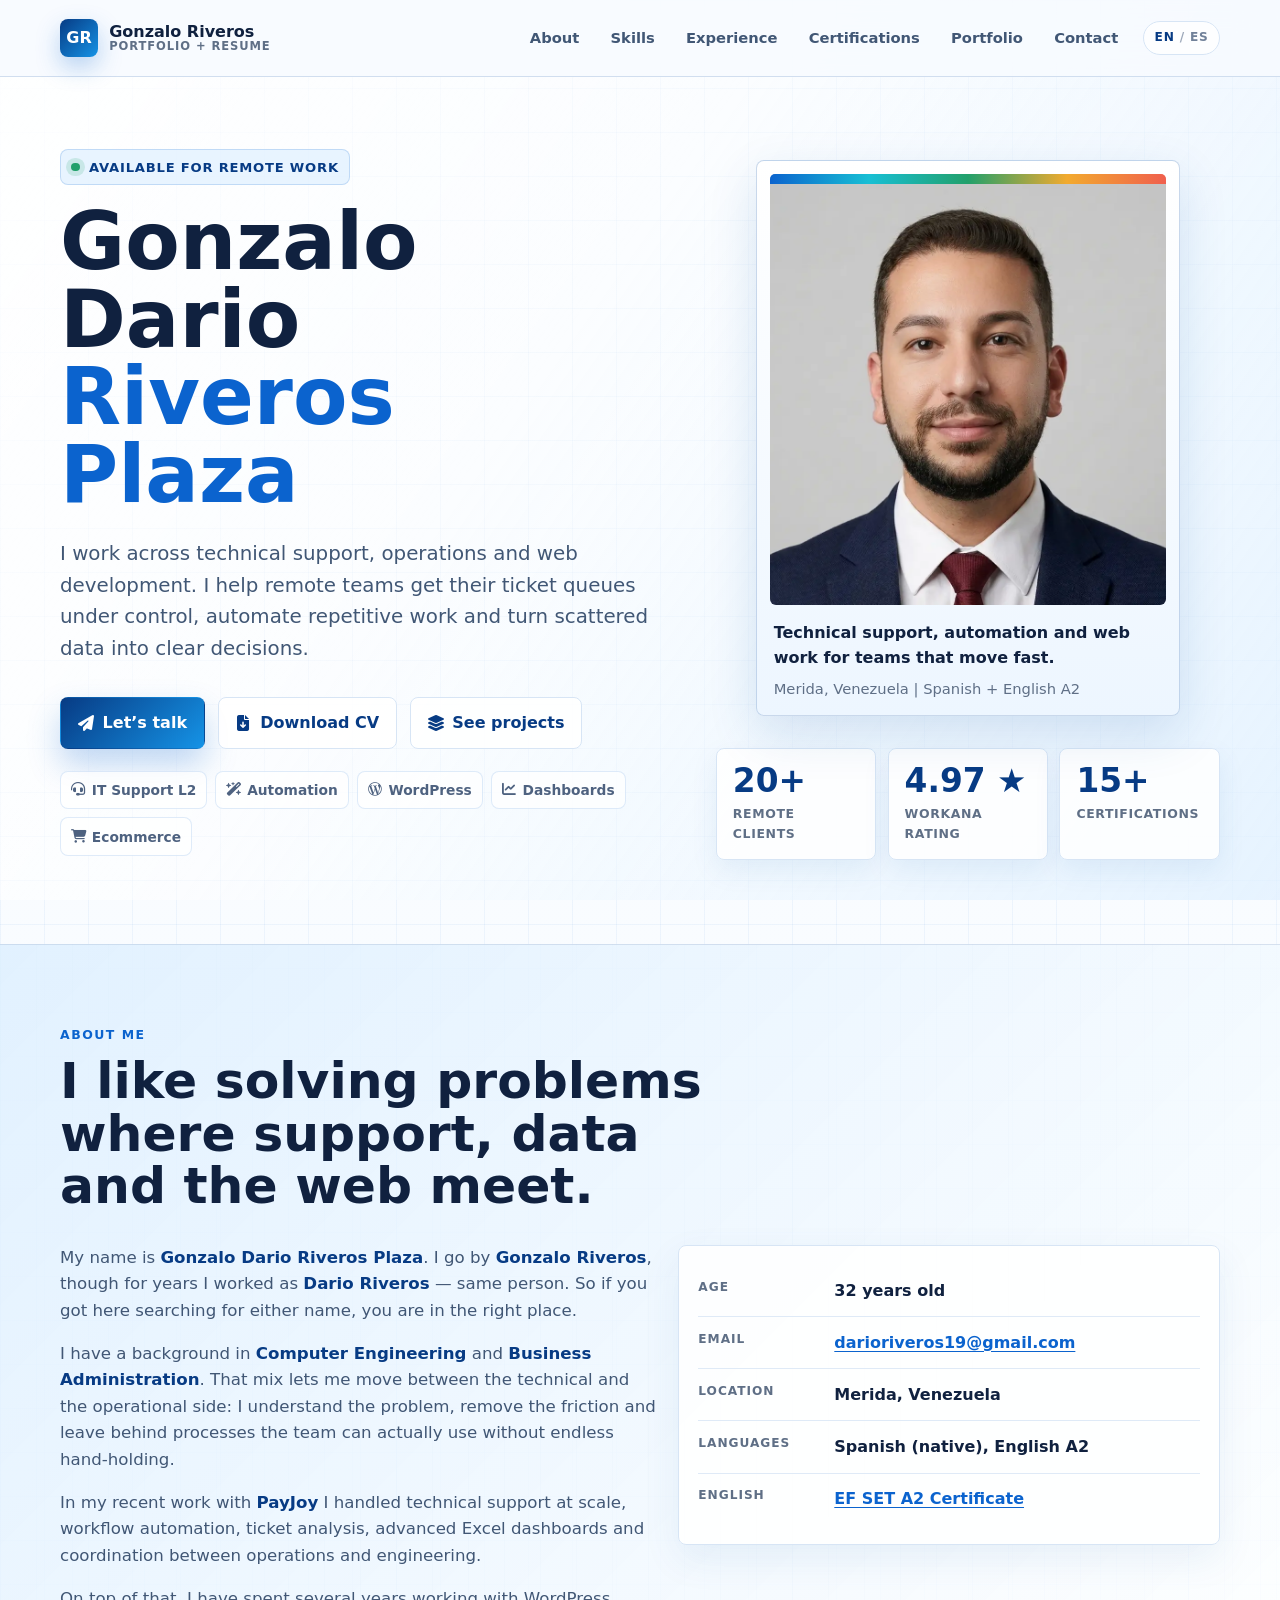
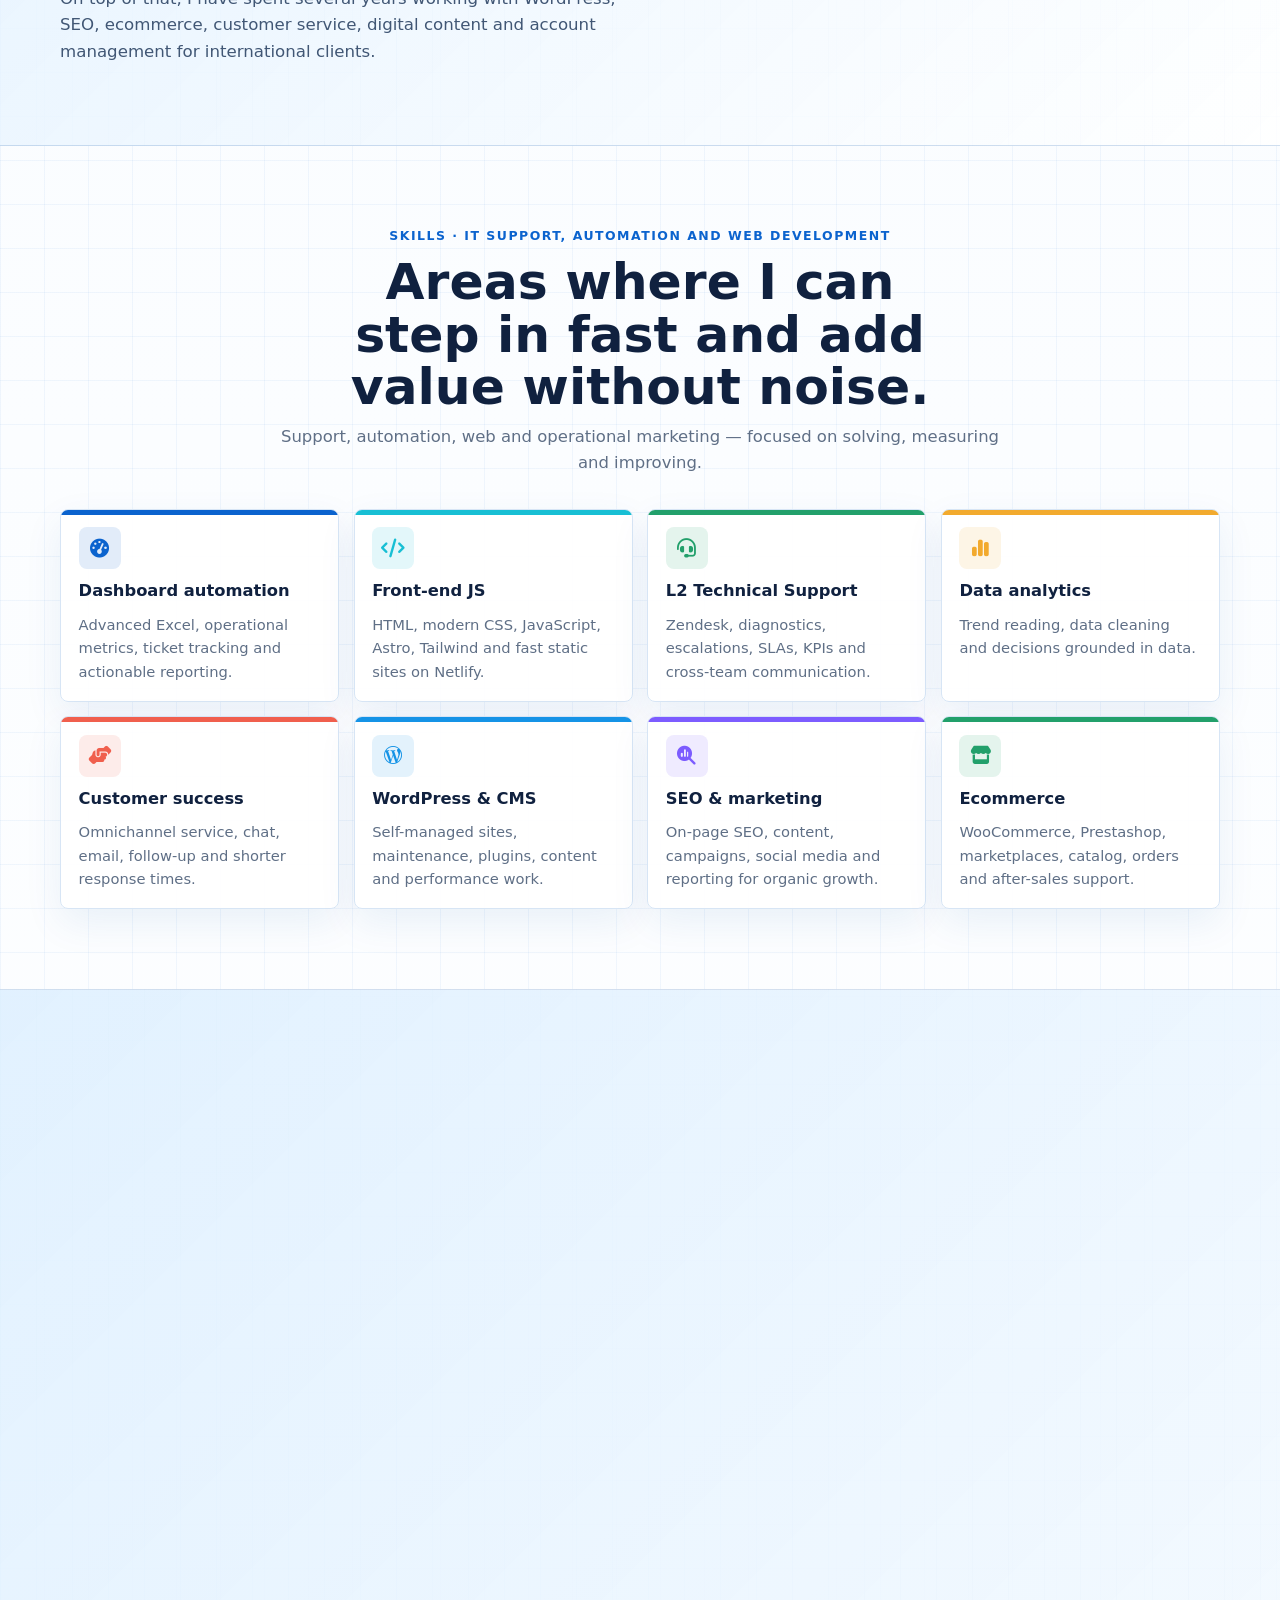
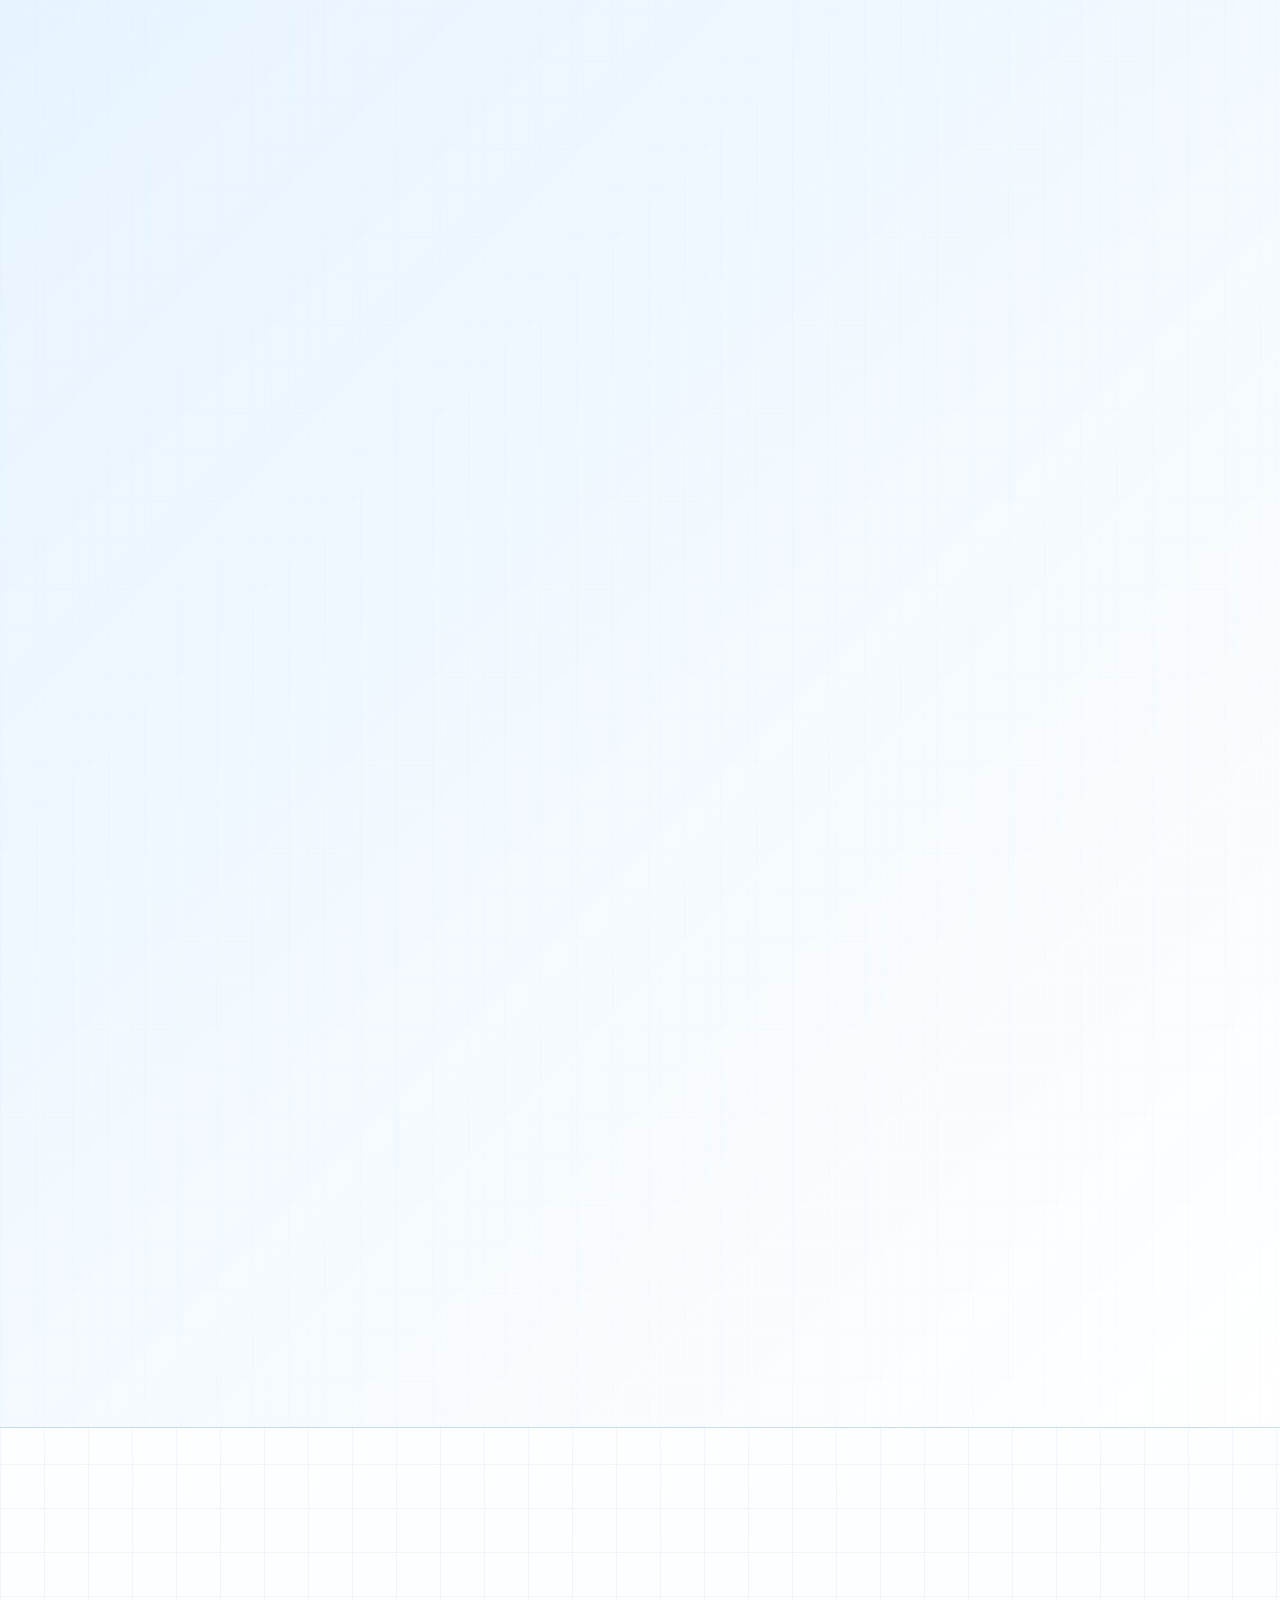
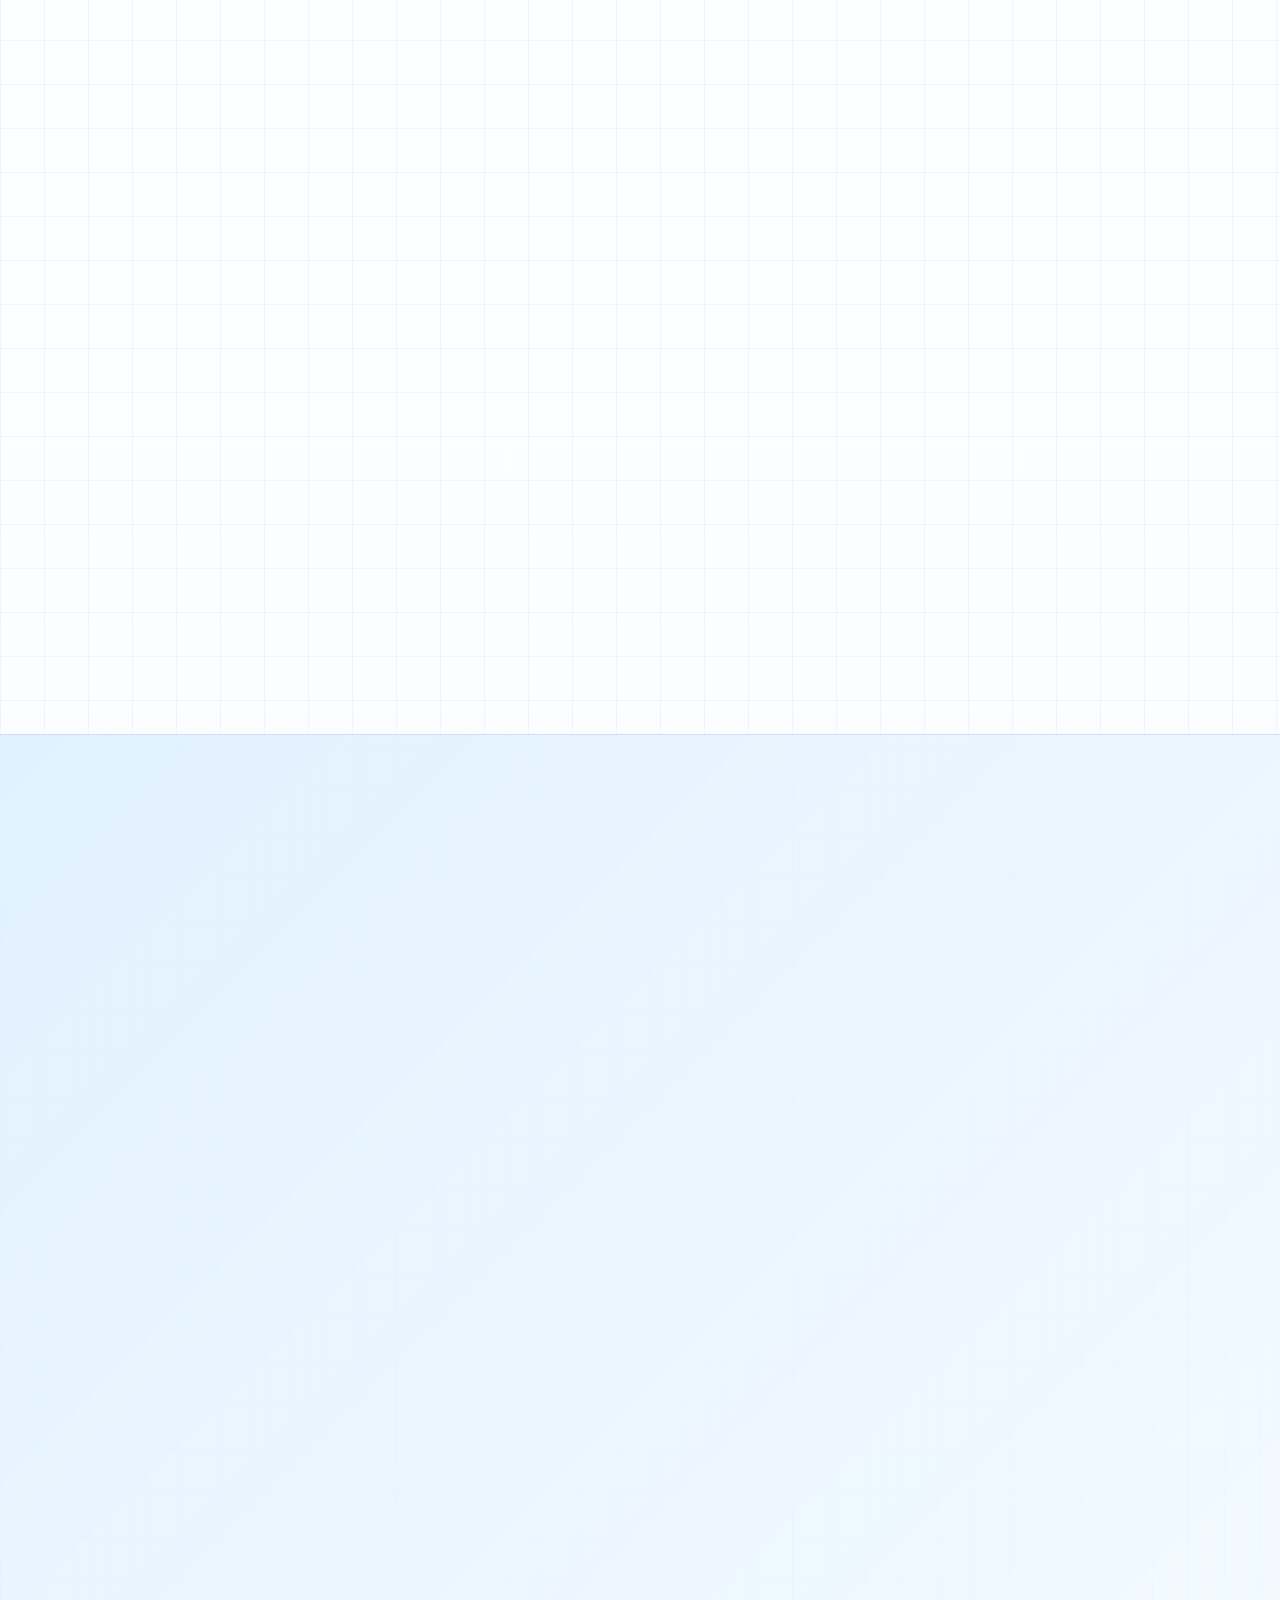
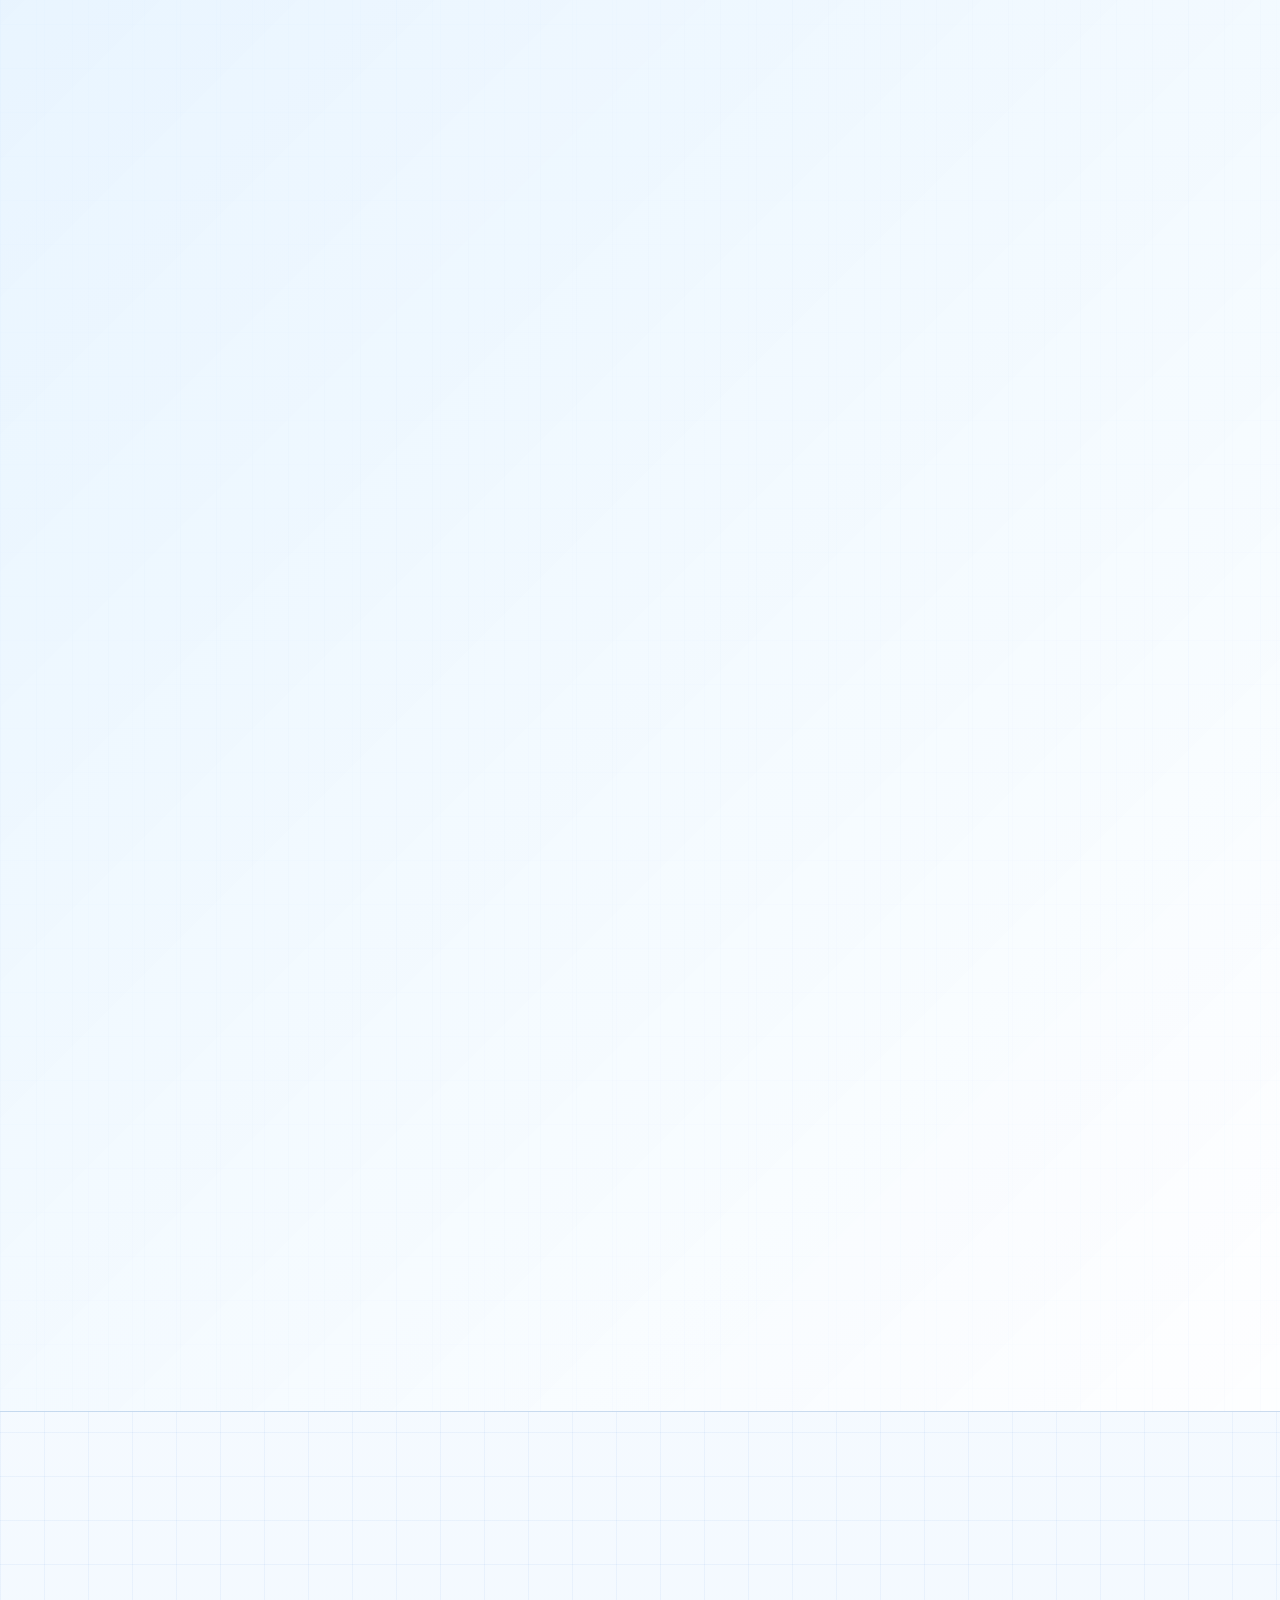
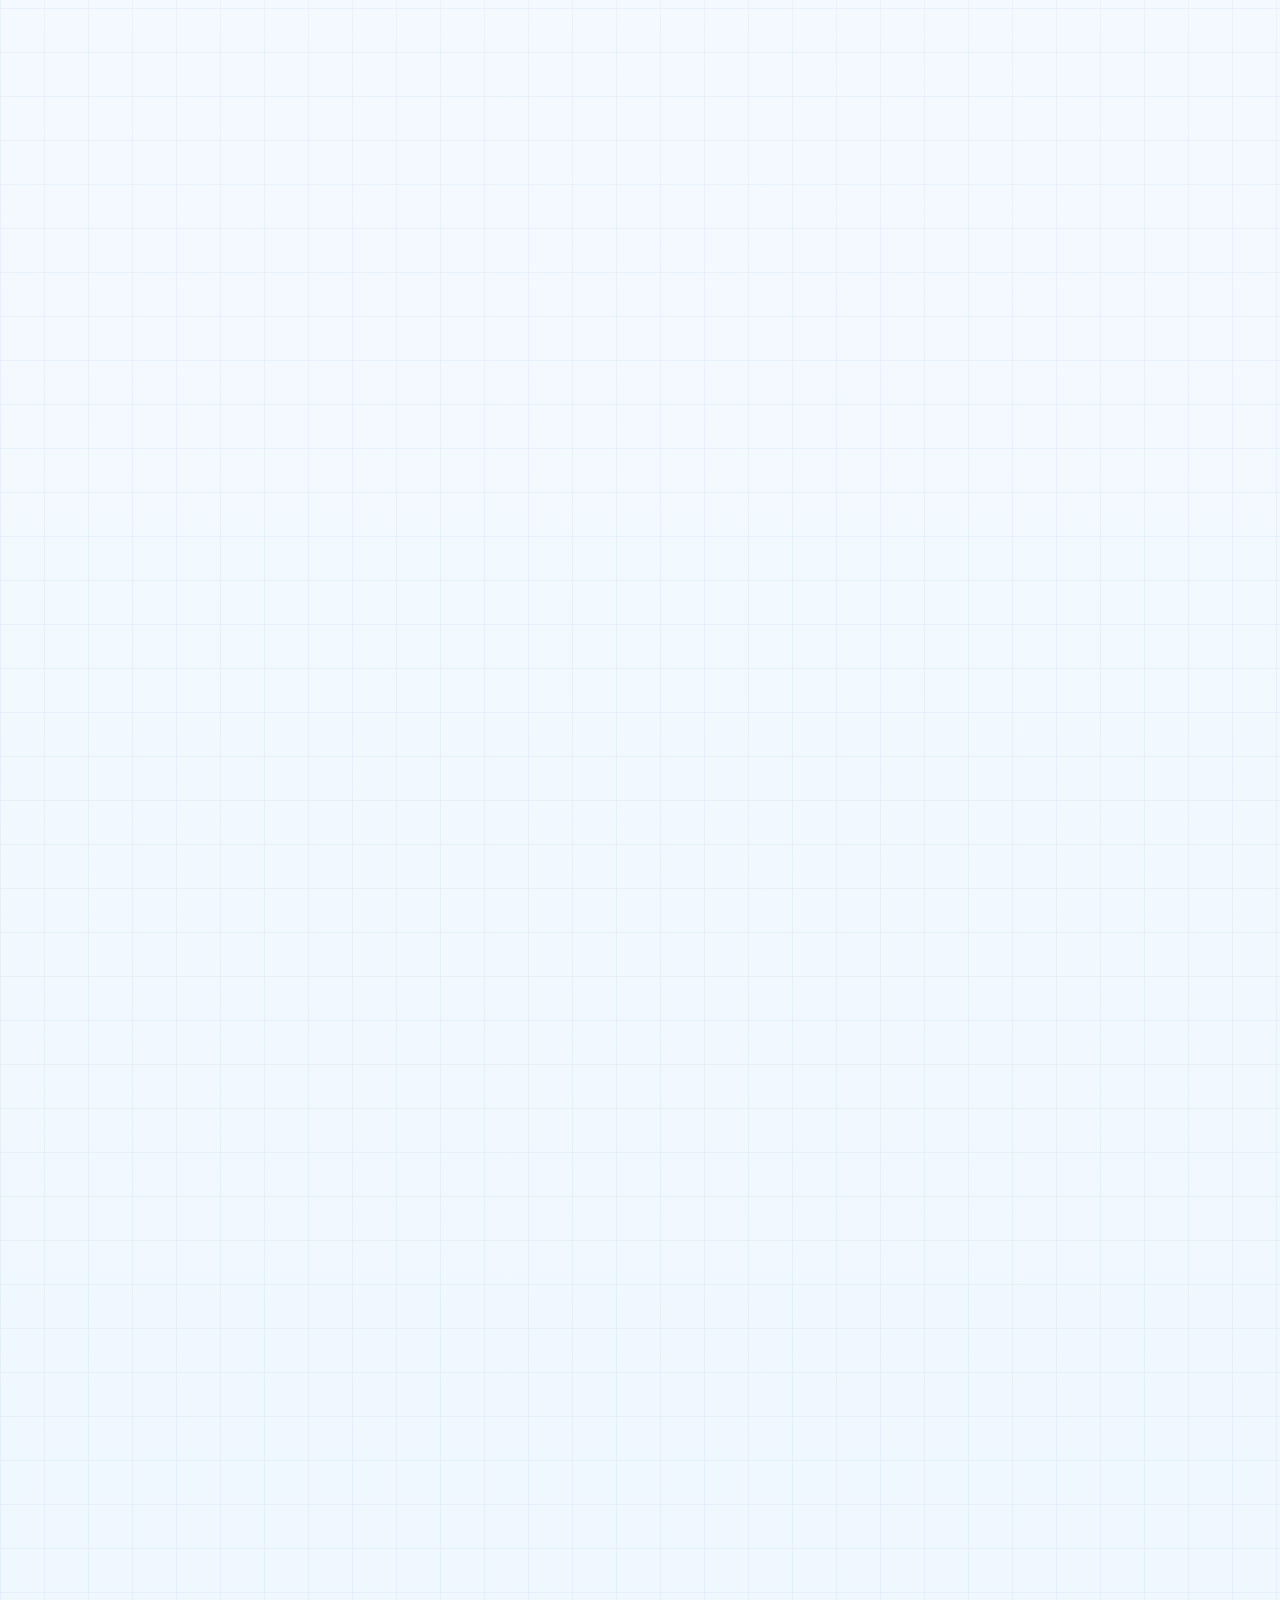
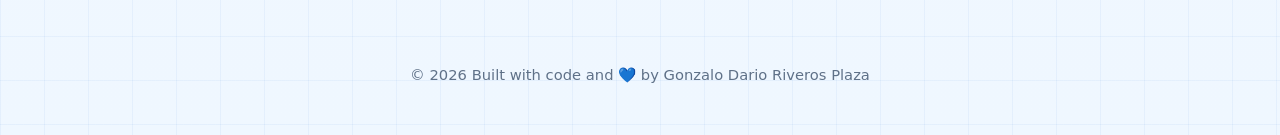
==== commit b9d6f1d4: "Renueva el portafolio con miniaturas, destaca Blue Merida y agrega opiniones - Portafolio de 15 a 9 " ====
--- a/en/index.html
+++ b/en/index.html
@@ -152,23 +152,17 @@
         "@type": "ItemList",
         "name": "Projects by Gonzalo Dario Riveros Plaza",
         "itemListOrder": "https://schema.org/ItemListUnordered",
-        "numberOfItems": 15,
+        "numberOfItems": 9,
         "itemListElement": [
-          { "@type": "ListItem", "position": 1, "item": { "@type": "CreativeWork", "name": "SLG · Dota 2", "url": "https://slgteam.netlify.app/", "description": "Performance dashboard for the Sociedad Latina del Gaming clan: rankings, recent form, records and who each player wins with, using STRATZ data.", "creator": { "@id": "https://darioriverosp.netlify.app/#person" } } },
-          { "@type": "ListItem", "position": 2, "item": { "@type": "CreativeWork", "name": "Luza Canta", "url": "https://luza-canta.netlify.app/", "description": "Installable karaoke app for your phone: removes the vocals from songs so you can sing with your club.", "creator": { "@id": "https://darioriverosp.netlify.app/#person" } } },
-          { "@type": "ListItem", "position": 3, "item": { "@type": "CreativeWork", "name": "EG Solutions", "url": "https://egsolutions.net/", "description": "Corporate site for a Venezuelan engineering firm covering civil works, HVAC and facility maintenance, with a quote request form.", "creator": { "@id": "https://darioriverosp.netlify.app/#person" } } },
-          { "@type": "ListItem", "position": 4, "item": { "@type": "CreativeWork", "name": "Blue Merida", "url": "https://bluemerida.com/", "description": "WebApp turned into a PWA and published on the Play Store, focused on mobile experience and scalable operations.", "creator": { "@id": "https://darioriverosp.netlify.app/#person" } } },
-          { "@type": "ListItem", "position": 5, "item": { "@type": "CreativeWork", "name": "Chat Line Guide", "url": "https://www.chatlineguide.com/", "description": "Review directory with category and city navigation, integrated blog and downloadable resources.", "creator": { "@id": "https://darioriverosp.netlify.app/#person" } } },
-          { "@type": "ListItem", "position": 6, "item": { "@type": "CreativeWork", "name": "Geekciencia", "url": "https://geekciencia.com/", "description": "Science and technology news portal with a self-managed design.", "creator": { "@id": "https://darioriverosp.netlify.app/#person" } } },
-          { "@type": "ListItem", "position": 7, "item": { "@type": "CreativeWork", "name": "Tarot Ars Naya", "url": "https://tarotarsnaya.art/", "description": "Website specialized in esoteric readings and integrated services.", "creator": { "@id": "https://darioriverosp.netlify.app/#person" } } },
-          { "@type": "ListItem", "position": 8, "item": { "@type": "CreativeWork", "name": "ArbiExpress", "url": "https://arbiexpress.com/", "description": "P2P commerce platform for Latin America: direct transactions between buyers and sellers.", "creator": { "@id": "https://darioriverosp.netlify.app/#person" } } },
-          { "@type": "ListItem", "position": 9, "item": { "@type": "CreativeWork", "name": "PayJoy Support DB", "url": "https://payjoydbdario.netlify.app/", "description": "Centralized, automated dashboard for support flows and level 2 escalations.", "creator": { "@id": "https://darioriverosp.netlify.app/#person" } } },
-          { "@type": "ListItem", "position": 10, "item": { "@type": "CreativeWork", "name": "Insecta & Reptilia", "url": "https://insectareptilia.netlify.app/", "description": "Interactive catalog and index of insect and reptile species for public outreach.", "creator": { "@id": "https://darioriverosp.netlify.app/#person" } } },
-          { "@type": "ListItem", "position": 11, "item": { "@type": "CreativeWork", "name": "Elite Villagers", "url": "https://elitevillagers.netlify.app/", "description": "Corporate landing page for a talent recruitment and stream management agency.", "creator": { "@id": "https://darioriverosp.netlify.app/#person" } } },
-          { "@type": "ListItem", "position": 12, "item": { "@type": "CreativeWork", "name": "Oriana Girlfriend", "url": "https://orianagirlfriend.netlify.app/", "description": "Interactive single-page web experience: synced audio, scroll-driven animations and microinteractions.", "creator": { "@id": "https://darioriverosp.netlify.app/#person" } } },
-          { "@type": "ListItem", "position": 13, "item": { "@type": "CreativeWork", "name": "Personal Portfolio", "url": "https://keen-haibt-1977aa.netlify.app/", "description": "Front-end build of a CV and personal portfolio site: profile, services, blog and light/dark theme.", "creator": { "@id": "https://darioriverosp.netlify.app/#person" } } },
-          { "@type": "ListItem", "position": 14, "item": { "@type": "CreativeWork", "name": "App Landing Page", "url": "https://trusting-snyder-95dbbc.netlify.app/", "description": "Front-end build of a mobile app launch landing page: features, screenshots, pricing and testimonials.", "creator": { "@id": "https://darioriverosp.netlify.app/#person" } } },
-          { "@type": "ListItem", "position": 15, "item": { "@type": "CreativeWork", "name": "Alturas Barber Shop", "url": "https://precious-snickerdoodle-65d63f.netlify.app/", "description": "Interactive, responsive webapp for barbershop appointment booking and catalog.", "creator": { "@id": "https://darioriverosp.netlify.app/#person" } } }
+          { "@type": "ListItem", "position": 1, "item": { "@type": "CreativeWork", "name": "Blue Mérida", "url": "https://bluemerida.com/", "description": "Smart city guide for Mérida, Venezuela, built as an app: local businesses, services, events and places in one place. It is an installable WebApp (PWA) published on the Play Store.", "creator": { "@id": "https://darioriverosp.netlify.app/#person" } } },
+          { "@type": "ListItem", "position": 2, "item": { "@type": "CreativeWork", "name": "SLG · Dota 2", "url": "https://slgteam.netlify.app/", "description": "Performance dashboard for the Sociedad Latina del Gaming clan: rankings, recent form, records and who each player wins with, using STRATZ data.", "creator": { "@id": "https://darioriverosp.netlify.app/#person" } } },
+          { "@type": "ListItem", "position": 3, "item": { "@type": "CreativeWork", "name": "Luza Canta", "url": "https://luza-canta.netlify.app/", "description": "Installable karaoke app for your phone: removes the vocals from songs so you can sing with your club.", "creator": { "@id": "https://darioriverosp.netlify.app/#person" } } },
+          { "@type": "ListItem", "position": 4, "item": { "@type": "CreativeWork", "name": "EG Solutions", "url": "https://egsolutions.net/", "description": "Corporate site for a Venezuelan engineering firm covering civil works, HVAC and facility maintenance, with a quote request form.", "creator": { "@id": "https://darioriverosp.netlify.app/#person" } } },
+          { "@type": "ListItem", "position": 5, "item": { "@type": "CreativeWork", "name": "PayJoy Support DB", "url": "https://payjoydbdario.netlify.app/", "description": "Knowledge base for L2 support: hard reset guides by brand, reply templates and escalations in a single panel.", "creator": { "@id": "https://darioriverosp.netlify.app/#person" } } },
+          { "@type": "ListItem", "position": 6, "item": { "@type": "CreativeWork", "name": "Chat Line Guide", "url": "https://www.chatlineguide.com/", "description": "Review directory with navigation by category and city, an integrated blog and downloadable resources.", "creator": { "@id": "https://darioriverosp.netlify.app/#person" } } },
+          { "@type": "ListItem", "position": 7, "item": { "@type": "CreativeWork", "name": "Insecta & Reptilia", "url": "https://insectareptilia.netlify.app/", "description": "Catalog for a reptile breeder in Venezuela and Colombia: each animal listed with code, sex, weight and hatch date, with orders via WhatsApp.", "creator": { "@id": "https://darioriverosp.netlify.app/#person" } } },
+          { "@type": "ListItem", "position": 8, "item": { "@type": "CreativeWork", "name": "Elite Villagers", "url": "https://elitevillagers.netlify.app/", "description": "Recruitment landing page for a content creator agency, with an application form.", "creator": { "@id": "https://darioriverosp.netlify.app/#person" } } },
+          { "@type": "ListItem", "position": 9, "item": { "@type": "CreativeWork", "name": "Oriana", "url": "https://orianagirlfriend.netlify.app/", "description": "Single-page interactive web experience: synced audio, scroll animations and micro-interactions.", "creator": { "@id": "https://darioriverosp.netlify.app/#person" } } }
         ]
       }
     ]
@@ -252,8 +246,8 @@
               <span>remote clients</span>
             </div>
             <div class="signal">
-              <strong>5/5</strong>
-              <span>freelance rating</span>
+              <strong>4.97 ★</strong>
+              <span>Workana rating</span>
             </div>
             <div class="signal">
               <strong>15+</strong>
@@ -589,188 +583,171 @@
         </div>
 
         <div class="project-grid" id="portfolioGrid">
+          <article class="project-card project-featured" data-category="mobile" data-reveal>
+            <a class="project-thumb" href="https://bluemerida.com/" target="_blank" rel="noopener" tabindex="-1" aria-hidden="true">
+              <img class="project-media" src="../images/bluemerida.webp" alt="Blue Mérida home screen with events, promotions and categories" width="800" height="450"
+                loading="lazy" decoding="async">
+            </a>
+            <div class="project-body">
+              <div class="project-meta"><span class="badge badge-featured">Featured project</span><span class="badge" style="--badge-bg: #dff0ff; --badge-ink: #0057c2">Mobile</span></div>
+              <h3>Blue Mérida</h3>
+              <p>Smart city guide for Mérida, Venezuela, built as an app: local businesses, services, events and places in one place. It is an installable WebApp (PWA) published on the Play Store.</p>
+              <ul class="project-points"><li>Business directory by category with an interactive map</li><li>Up-to-date events and promotions, with saved favorites</li><li>Paid plans so local businesses can be listed</li></ul>
+              <div class="tags"><span>React</span><span>Supabase</span><span>Lovable</span><span>PWA</span><span>Play Store</span></div>
+              <a class="project-link" href="https://bluemerida.com/" target="_blank" rel="noopener">View Blue Mérida</a>
+            </div>
+          </article>
+
           <article class="project-card" data-category="dashboard" data-reveal>
-            <div class="project-visual" style="--visual-a: #2b1a6b; --visual-b: #7c5cff"><span>SLG · Dota 2</span>
-            </div>
+            <a class="project-thumb" href="https://slgteam.netlify.app/" target="_blank" rel="noopener" tabindex="-1" aria-hidden="true">
+              <img class="project-media" src="../images/slg.webp" alt="Preview of SLG · Dota 2" width="800" height="450"
+                loading="lazy" decoding="async">
+            </a>
             <div class="project-body">
               <span class="badge" style="--badge-bg: #eee8ff; --badge-ink: #513cc4">Dashboards</span>
               <h3>SLG · Dota 2</h3>
               <p>Performance dashboard for the Sociedad Latina del Gaming clan: rankings, recent form, records and who each player wins with, using STRATZ data.</p>
-              <div class="tags"><span>Astro</span><span>API STRATZ</span><span>JavaScript</span><span>Netlify</span></div>
+              <div class="tags"><span>Astro</span><span>API STRATZ</span><span>JavaScript</span></div>
               <a class="project-link" href="https://slgteam.netlify.app/" target="_blank" rel="noopener">View project</a>
             </div>
           </article>
 
           <article class="project-card" data-category="mobile" data-reveal>
-            <div class="project-visual" style="--visual-a: #8a1f6b; --visual-b: #f05f9d"><span>Luza Canta</span>
-            </div>
+            <a class="project-thumb" href="https://luza-canta.netlify.app/" target="_blank" rel="noopener" tabindex="-1" aria-hidden="true">
+              <img class="project-media" src="../images/luzacanta.webp" alt="Preview of Luza Canta" width="800" height="450"
+                loading="lazy" decoding="async">
+            </a>
             <div class="project-body">
               <span class="badge" style="--badge-bg: #dff0ff; --badge-ink: #0057c2">Mobile</span>
               <h3>Luza Canta</h3>
               <p>Installable karaoke app for your phone: removes the vocals from songs so you can sing with your club.</p>
-              <div class="tags"><span>Astro</span><span>PWA</span><span>Audio web</span><span>Netlify</span></div>
+              <div class="tags"><span>Astro</span><span>PWA</span><span>Audio web</span></div>
               <a class="project-link" href="https://luza-canta.netlify.app/" target="_blank" rel="noopener">View project</a>
             </div>
           </article>
 
           <article class="project-card" data-category="web" data-reveal>
-            <div class="project-visual" style="--visual-a: #0f3d5c; --visual-b: #22a06b"><span>EG Solutions</span>
-            </div>
+            <a class="project-thumb" href="https://egsolutions.net/" target="_blank" rel="noopener" tabindex="-1" aria-hidden="true">
+              <img class="project-media" src="../images/egsolutions.webp" alt="Preview of EG Solutions" width="800" height="450"
+                loading="lazy" decoding="async">
+            </a>
             <div class="project-body">
               <span class="badge">Web development</span>
               <h3>EG Solutions</h3>
               <p>Corporate site for a Venezuelan engineering firm covering civil works, HVAC and facility maintenance, with a quote request form.</p>
-              <div class="tags"><span>HTML</span><span>CSS</span><span>JavaScript</span><span>SEO</span><span>Netlify</span></div>
+              <div class="tags"><span>HTML</span><span>CSS</span><span>JavaScript</span><span>SEO</span></div>
               <a class="project-link" href="https://egsolutions.net/" target="_blank" rel="noopener">View project</a>
             </div>
           </article>
 
-          <article class="project-card" data-category="mobile" data-reveal>
-            <div class="project-visual" style="--visual-a: #0057c2; --visual-b: #18bfd4"><span>Blue Mérida</span>
-            </div>
+          <article class="project-card" data-category="dashboard" data-reveal>
+            <a class="project-thumb" href="https://payjoydbdario.netlify.app/" target="_blank" rel="noopener" tabindex="-1" aria-hidden="true">
+              <img class="project-media" src="../images/payjoydb.webp" alt="Preview of PayJoy Support DB" width="800" height="450"
+                loading="lazy" decoding="async">
+            </a>
             <div class="project-body">
-              <span class="badge" style="--badge-bg: #dff0ff; --badge-ink: #0057c2">Mobile</span>
-              <h3>Blue Mérida</h3>
-              <p>WebApp turned into a PWA and published on the Play Store, focused on mobile experience and scalable operations.</p>
-              <div class="tags"><span>React</span><span>Supabase</span><span>Lovable</span><span>PWA</span></div>
-              <a class="project-link" href="https://bluemerida.com/" target="_blank" rel="noopener">View project</a>
+              <span class="badge" style="--badge-bg: #eee8ff; --badge-ink: #513cc4">Dashboards</span>
+              <h3>PayJoy Support DB</h3>
+              <p>Knowledge base for L2 support: hard reset guides by brand, reply templates and escalations in a single panel.</p>
+              <div class="tags"><span>HTML</span><span>CSS</span><span>JavaScript</span></div>
+              <a class="project-link" href="https://payjoydbdario.netlify.app/" target="_blank" rel="noopener">View project</a>
             </div>
           </article>
 
           <article class="project-card" data-category="web" data-reveal>
-            <div class="project-visual" style="--visual-a: #063475; --visual-b: #1593e6"><span>Chat Line Guide</span>
-            </div>
+            <a class="project-thumb" href="https://www.chatlineguide.com/" target="_blank" rel="noopener" tabindex="-1" aria-hidden="true">
+              <img class="project-media" src="../images/chatlineguide.webp" alt="Preview of Chat Line Guide" width="800" height="450"
+                loading="lazy" decoding="async">
+            </a>
             <div class="project-body">
               <span class="badge">Web development</span>
               <h3>Chat Line Guide</h3>
-              <p>Review directory with category and city navigation, integrated blog and downloadable resources.</p>
-              <div class="tags"><span>WordPress</span><span>PHP</span><span>MySQL</span><span>cPanel</span></div>
+              <p>Review directory with navigation by category and city, an integrated blog and downloadable resources.</p>
+              <div class="tags"><span>WordPress</span><span>PHP</span><span>MySQL</span></div>
               <a class="project-link" href="https://www.chatlineguide.com/" target="_blank" rel="noopener">View project</a>
             </div>
           </article>
 
           <article class="project-card" data-category="web" data-reveal>
-            <img class="project-media" src="../images/geekciencia.webp" alt="Preview of Geekciencia" width="600"
-              height="338" loading="lazy" decoding="async">
-            <div class="project-body">
-              <span class="badge">Web development</span>
-              <h3>Geekciencia</h3>
-              <p>Science and technology news portal with a self-managed design.</p>
-              <div class="tags"><span>WordPress</span><span>PHP</span><span>MySQL</span><span>cPanel</span></div>
-              <a class="project-link" href="https://geekciencia.com/" target="_blank" rel="noopener">View project</a>
-            </div>
-          </article>
-
-          <article class="project-card" data-category="web" data-reveal>
-            <img class="project-media" src="../images/tarotarsnaya.webp" alt="Preview of Tarot Ars Naya" width="600"
-              height="338" loading="lazy" decoding="async">
-            <div class="project-body">
-              <span class="badge">Web development</span>
-              <h3>Tarot Ars Naya</h3>
-              <p>Website specialized in esoteric readings and integrated services.</p>
-              <div class="tags"><span>WordPress</span><span>PHP</span><span>MySQL</span><span>cPanel</span></div>
-              <a class="project-link" href="https://tarotarsnaya.art/" target="_blank" rel="noopener">View project</a>
-            </div>
-          </article>
-
-          <article class="project-card" data-category="web" data-reveal>
-            <img class="project-media" src="../images/arbiexpress.webp" alt="Preview of ArbiExpress" width="600"
-              height="338" loading="lazy" decoding="async">
-            <div class="project-body">
-              <span class="badge">Web development</span>
-              <h3>ArbiExpress</h3>
-              <p>P2P commerce platform for Latin America: direct transactions between buyers and sellers.</p>
-              <div class="tags"><span>PHP</span><span>MySQL</span><span>cPanel</span></div>
-              <a class="project-link" href="https://arbiexpress.com/" target="_blank" rel="noopener">View project</a>
-            </div>
-          </article>
-
-          <article class="project-card" data-category="dashboard" data-reveal>
-            <div class="project-visual" style="--visual-a: #0b63ce; --visual-b: #18bfd4"><span>PayJoy Support DB</span>
-            </div>
-            <div class="project-body">
-              <span class="badge" style="--badge-bg: #eee8ff; --badge-ink: #513cc4">Dashboards</span>
-              <h3>PayJoy Support DB</h3>
-              <p>Centralized, automated dashboard for support flows and level 2 escalations.</p>
-              <div class="tags"><span>HTML</span><span>CSS</span><span>JavaScript</span></div>
-              <a class="project-link" href="https://payjoydbdario.netlify.app/" target="_blank" rel="noopener">View project</a>
-            </div>
-          </article>
-
-          <article class="project-card" data-category="web" data-reveal>
-            <div class="project-visual" style="--visual-a: #0f7a55; --visual-b: #22a06b"><span>Insecta & Reptilia</span>
-            </div>
+            <a class="project-thumb" href="https://insectareptilia.netlify.app/" target="_blank" rel="noopener" tabindex="-1" aria-hidden="true">
+              <img class="project-media" src="../images/insecta.webp" alt="Preview of Insecta &amp; Reptilia" width="800" height="450"
+                loading="lazy" decoding="async">
+            </a>
             <div class="project-body">
               <span class="badge">Web development</span>
               <h3>Insecta &amp; Reptilia</h3>
-              <p>Interactive catalog and index of insect and reptile species for public outreach.</p>
+              <p>Catalog for a reptile breeder in Venezuela and Colombia: each animal listed with code, sex, weight and hatch date, with orders via WhatsApp.</p>
               <div class="tags"><span>HTML</span><span>CSS</span><span>JavaScript</span></div>
               <a class="project-link" href="https://insectareptilia.netlify.app/" target="_blank" rel="noopener">View project</a>
             </div>
           </article>
 
           <article class="project-card" data-category="web" data-reveal>
-            <div class="project-visual" style="--visual-a: #9b6a00; --visual-b: #f2aa2e"><span>Elite Villagers</span>
-            </div>
+            <a class="project-thumb" href="https://elitevillagers.netlify.app/" target="_blank" rel="noopener" tabindex="-1" aria-hidden="true">
+              <img class="project-media" src="../images/elitevillagers.webp" alt="Preview of Elite Villagers" width="800" height="450"
+                loading="lazy" decoding="async">
+            </a>
             <div class="project-body">
               <span class="badge">Web development</span>
               <h3>Elite Villagers</h3>
-              <p>Corporate landing page for a talent recruitment and stream management agency.</p>
+              <p>Recruitment landing page for a content creator agency, with an application form.</p>
               <div class="tags"><span>HTML</span><span>CSS</span><span>JavaScript</span></div>
               <a class="project-link" href="https://elitevillagers.netlify.app/" target="_blank" rel="noopener">View project</a>
             </div>
           </article>
 
           <article class="project-card" data-category="special" data-reveal>
-            <div class="project-visual" style="--visual-a: #b8325d; --visual-b: #f05f4d"><span>Oriana Girlfriend</span>
-            </div>
+            <a class="project-thumb" href="https://orianagirlfriend.netlify.app/" target="_blank" rel="noopener" tabindex="-1" aria-hidden="true">
+              <img class="project-media" src="../images/oriana.webp" alt="Preview of Oriana" width="800" height="450"
+                loading="lazy" decoding="async">
+            </a>
             <div class="project-body">
               <span class="badge" style="--badge-bg: #ffe8ed; --badge-ink: #b8325d">Special</span>
-              <h3>Oriana Girlfriend</h3>
-              <p>Interactive single-page web experience: synced audio, scroll-driven animations and microinteractions.</p>
+              <h3>Oriana</h3>
+              <p>Single-page interactive web experience: synced audio, scroll animations and micro-interactions.</p>
               <div class="tags"><span>HTML</span><span>CSS</span><span>JavaScript</span></div>
               <a class="project-link" href="https://orianagirlfriend.netlify.app/" target="_blank" rel="noopener">View project</a>
             </div>
           </article>
-
-          <article class="project-card" data-category="web" data-reveal>
-            <div class="project-visual" style="--visual-a: #063475; --visual-b: #7c5cff"><span>Personal Portfolio</span></div>
-            <div class="project-body">
-              <span class="badge">Web development</span>
-              <h3>Personal Portfolio</h3>
-              <p>Front-end build of a CV and personal portfolio site: profile, services, blog and light/dark theme.</p>
-              <div class="tags"><span>HTML</span><span>CSS</span><span>JavaScript</span></div>
-              <a class="project-link" href="https://keen-haibt-1977aa.netlify.app/" target="_blank" rel="noopener">View project</a>
-            </div>
-          </article>
-
-          <article class="project-card" data-category="web" data-reveal>
-            <div class="project-visual" style="--visual-a: #10213f; --visual-b: #1593e6"><span>App Landing Page</span>
-            </div>
-            <div class="project-body">
-              <span class="badge">Web development</span>
-              <h3>App Landing Page</h3>
-              <p>Front-end build of a mobile app launch landing page: features, screenshots, pricing and testimonials.</p>
-              <div class="tags"><span>HTML</span><span>CSS</span><span>JavaScript</span></div>
-              <a class="project-link" href="https://trusting-snyder-95dbbc.netlify.app/" target="_blank"
-                rel="noopener">View project</a>
-            </div>
-          </article>
-
-          <article class="project-card" data-category="web" data-reveal>
-            <div class="project-visual" style="--visual-a: #063475; --visual-b: #f2aa2e"><span>Alturas Barber
-                Shop</span>
-            </div>
-            <div class="project-body">
-              <span class="badge">Web development</span>
-              <h3>Alturas Barber Shop</h3>
-              <p>Interactive, responsive webapp for barbershop appointment booking and catalog.</p>
-              <div class="tags"><span>HTML</span><span>CSS</span><span>JavaScript</span></div>
-              <a class="project-link" href="https://precious-snickerdoodle-65d63f.netlify.app/" target="_blank"
-                rel="noopener">View project</a>
-            </div>
-          </article>
-        </div>
+        </div>
+      </div>
+    </section>
+
+    <section class="section" id="reviews">
+      <div class="container">
+        <div class="section-heading" data-reveal>
+          <span class="kicker">Reviews · Workana</span>
+          <h2>What clients say about working with me.</h2>
+          <p>Real ratings from my Workana profile, where I have worked remotely since 2019.</p>
+        </div>
+        <div class="review-summary" data-reveal><div class="review-stat"><strong>4.97 ★</strong><span>average rating</span></div><div class="review-stat"><strong>19</strong><span>ratings</span></div><div class="review-stat"><strong>17</strong><span>completed projects</span></div><div class="review-stat"><strong>3</strong><span>repeat clients</span></div></div>
+        <div class="review-grid">
+          <figure class="info-panel review-card" data-reveal>
+            <div class="review-stars" role="img" aria-label="5 out of 5 stars">★★★★★</div>
+            <blockquote>“A great experience: super fast, super friendly, and I&#x27;m actually going to keep working with him long term. Highly recommended.”</blockquote>
+            <figcaption><strong>Jaime J.</strong><span>Daily admin support · Workana</span></figcaption>
+          </figure>
+
+          <figure class="info-panel review-card" data-reveal>
+            <div class="review-stars" role="img" aria-label="5 out of 5 stars">★★★★★</div>
+            <blockquote>“An excellent collaboration with Dario! A true professional: very diligent, precise and fast.”</blockquote>
+            <figcaption><strong>Moritz U.</strong><span>Outbrain setup · Workana</span></figcaption>
+          </figure>
+
+          <figure class="info-panel review-card" data-reveal>
+            <div class="review-stars" role="img" aria-label="5 out of 5 stars">★★★★★</div>
+            <blockquote>“Great work, reliable and fast. Highly recommended and trustworthy.”</blockquote>
+            <figcaption><strong>Noemí N.</strong><span>Office, email and wifi printer setup · Workana</span></figcaption>
+          </figure>
+
+          <figure class="info-panel review-card" data-reveal>
+            <div class="review-stars" role="img" aria-label="5 out of 5 stars">★★★★★</div>
+            <blockquote>“Everything perfect. I&#x27;ve done several jobs with him and all of them went more than well.”</blockquote>
+            <figcaption><strong>Eugenio C.</strong><span>Repeat client · Workana</span></figcaption>
+          </figure>
+        </div>
+        <p class="review-note">Translated from Spanish.</p>
+        <a class="project-link review-cta" href="https://www.workana.com/freelancer/c5d76cba7b6f064c210516cb374a468f" target="_blank" rel="noopener">See all ratings on Workana</a>
       </div>
     </section>
 
--- a/styles.css
+++ b/styles.css
@@ -1511,6 +1511,205 @@
     }
 
 
+    /* ---- Miniaturas de proyectos ---- */
+    .project-thumb {
+      display: block;
+      overflow: hidden;
+      border-bottom: 1px solid var(--line);
+      background: var(--soft);
+    }
+
+    .project-thumb .project-media {
+      display: block;
+      transition: transform 400ms ease;
+    }
+
+    .project-card:hover .project-thumb .project-media {
+      transform: scale(1.04);
+    }
+
+    /* ---- Proyecto destacado (ocupa toda la fila) ---- */
+    .project-featured {
+      grid-column: 1 / -1;
+      display: grid;
+      grid-template-columns: minmax(0, 1.25fr) minmax(0, 1fr);
+      border-color: rgba(11, 99, 206, 0.35);
+    }
+
+    .project-featured .project-thumb {
+      border-bottom: 0;
+      border-right: 1px solid var(--line);
+    }
+
+    .project-featured .project-media {
+      height: 100%;
+      min-height: 100%;
+    }
+
+    .project-featured .project-body {
+      justify-content: center;
+      padding: 1.6rem;
+    }
+
+    .project-featured h3 {
+      font-size: 1.6rem;
+    }
+
+    .project-meta {
+      display: flex;
+      flex-wrap: wrap;
+      gap: 0.4rem;
+    }
+
+    .badge-featured {
+      --badge-bg: linear-gradient(135deg, var(--blue-700), var(--violet));
+      --badge-ink: #fff;
+      background: var(--badge-bg);
+    }
+
+    .project-points {
+      display: grid;
+      gap: 0.45rem;
+      margin: 0;
+      padding: 0;
+      list-style: none;
+      color: var(--text-2);
+      font-size: 0.93rem;
+    }
+
+    .project-points li {
+      position: relative;
+      padding-left: 1.4rem;
+    }
+
+    .project-points li::before {
+      content: "✓";
+      position: absolute;
+      left: 0;
+      color: var(--green);
+      font-weight: 900;
+    }
+
+    .project-featured .tags {
+      margin-top: 0.2rem;
+    }
+
+    @media (max-width: 900px) {
+      .project-featured {
+        grid-template-columns: 1fr;
+      }
+
+      .project-featured .project-thumb {
+        border-right: 0;
+        border-bottom: 1px solid var(--line);
+      }
+
+      .project-featured .project-body {
+        padding: 1rem;
+      }
+
+      .project-featured h3 {
+        font-size: 1.3rem;
+      }
+    }
+
+    @media (prefers-reduced-motion: reduce) {
+      .project-thumb .project-media {
+        transition: none;
+      }
+
+      .project-card:hover .project-thumb .project-media {
+        transform: none;
+      }
+    }
+
+    /* ---- Opiniones de clientes ---- */
+    .review-summary {
+      display: grid;
+      grid-template-columns: repeat(4, minmax(0, 1fr));
+      gap: 0.75rem;
+      margin-bottom: 1rem;
+    }
+
+    .review-stat {
+      display: grid;
+      gap: 0.15rem;
+      padding: 0.9rem 1rem;
+      border: 1px solid var(--line);
+      border-radius: var(--radius);
+      background: var(--surface-2);
+    }
+
+    .review-stat strong {
+      color: var(--ink-blue);
+      font-size: 1.55rem;
+      line-height: 1.1;
+    }
+
+    .review-stat span {
+      color: var(--text-3);
+      font-size: 0.85rem;
+      font-weight: 700;
+    }
+
+    .review-grid {
+      display: grid;
+      grid-template-columns: repeat(2, minmax(0, 1fr));
+      gap: 1rem;
+    }
+
+    .review-card {
+      display: grid;
+      align-content: start;
+      gap: 0.7rem;
+      margin: 0;
+    }
+
+    .review-stars {
+      color: var(--gold);
+      font-size: 1.05rem;
+      letter-spacing: 0.12em;
+    }
+
+    .review-card blockquote {
+      margin: 0;
+      color: var(--ink);
+      font-size: 1.02rem;
+      line-height: 1.55;
+      text-wrap: pretty;
+    }
+
+    .review-card figcaption {
+      display: grid;
+      gap: 0.1rem;
+    }
+
+    .review-card figcaption span {
+      color: var(--text-3);
+      font-size: 0.85rem;
+    }
+
+    .review-note {
+      margin: 0.8rem 0 0;
+      color: var(--text-4);
+      font-size: 0.82rem;
+    }
+
+    .review-cta {
+      display: inline-flex;
+      margin-top: 1.1rem;
+    }
+
+    @media (max-width: 760px) {
+      .review-summary {
+        grid-template-columns: repeat(2, minmax(0, 1fr));
+      }
+
+      .review-grid {
+        grid-template-columns: 1fr;
+      }
+    }
+
     /* ---- Selector de idioma ES/EN ---- */
     .nav-links .lang-switch {
       display: inline-flex;
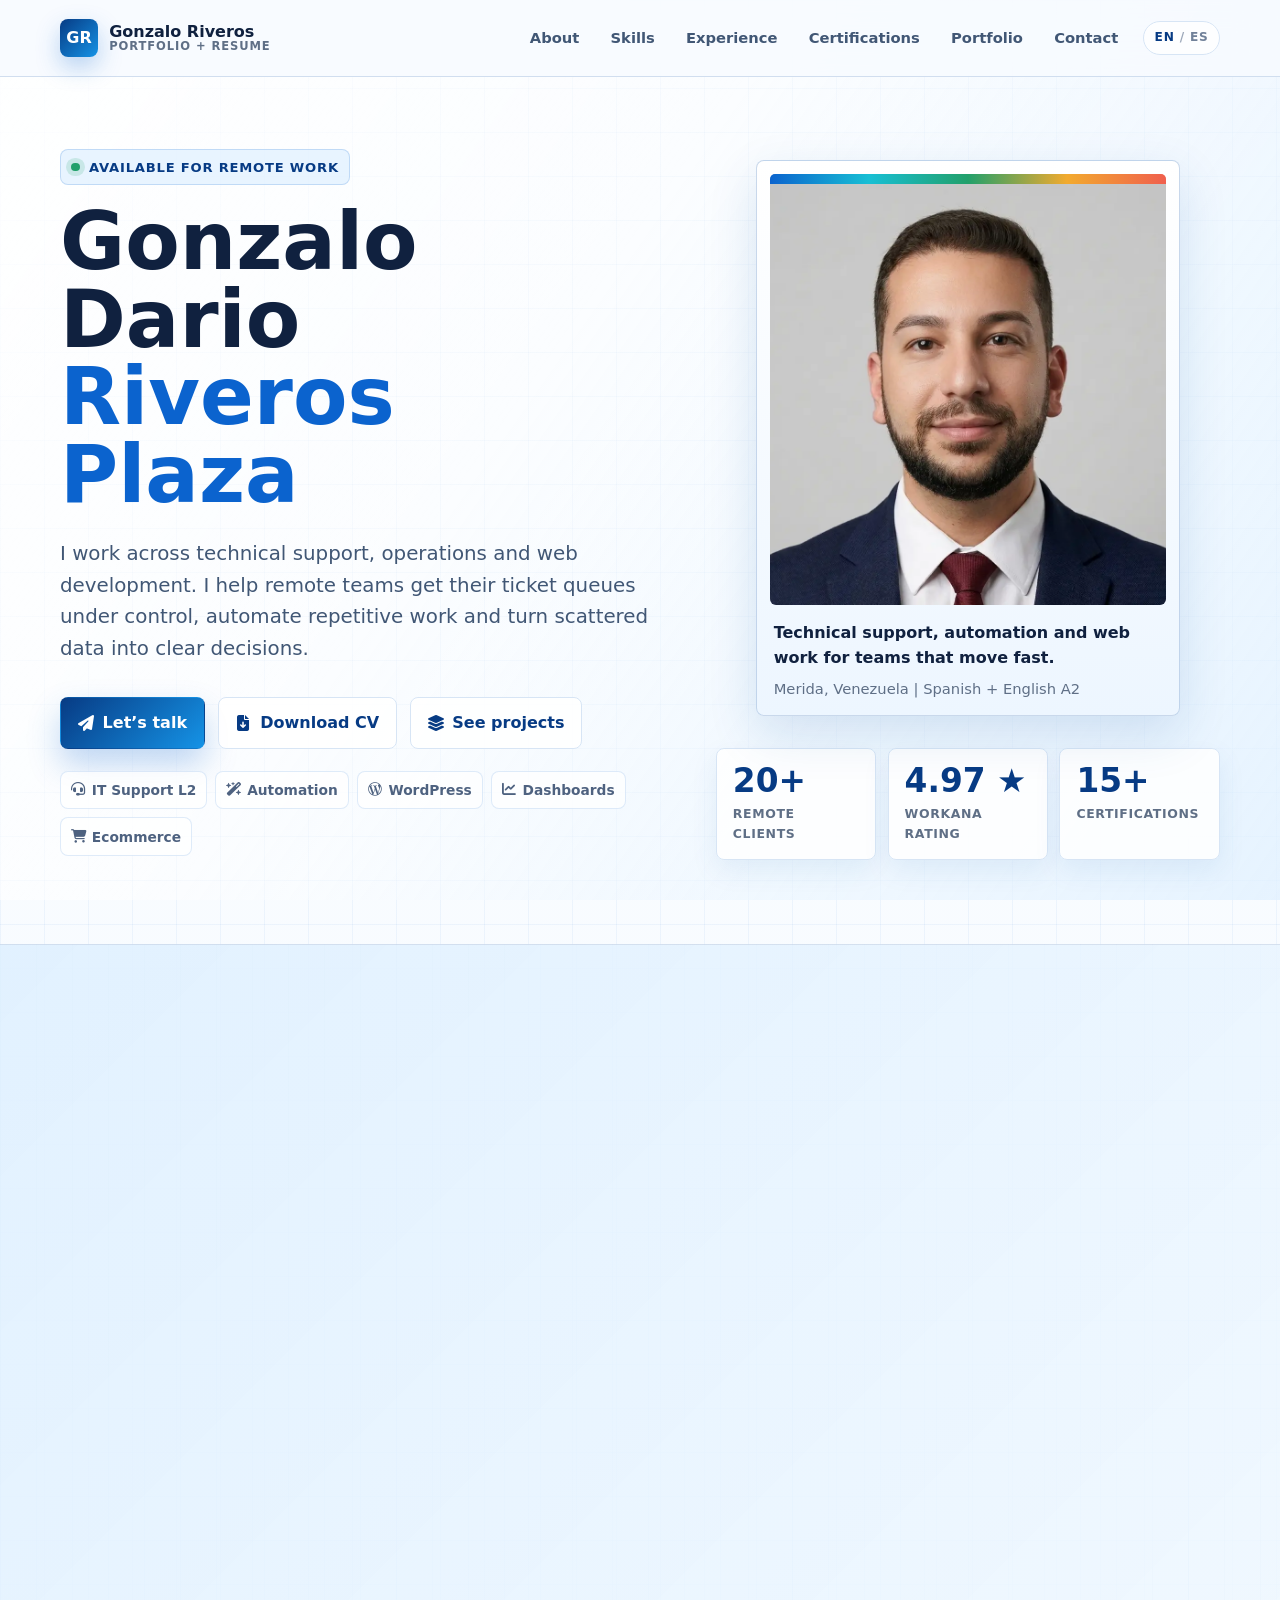
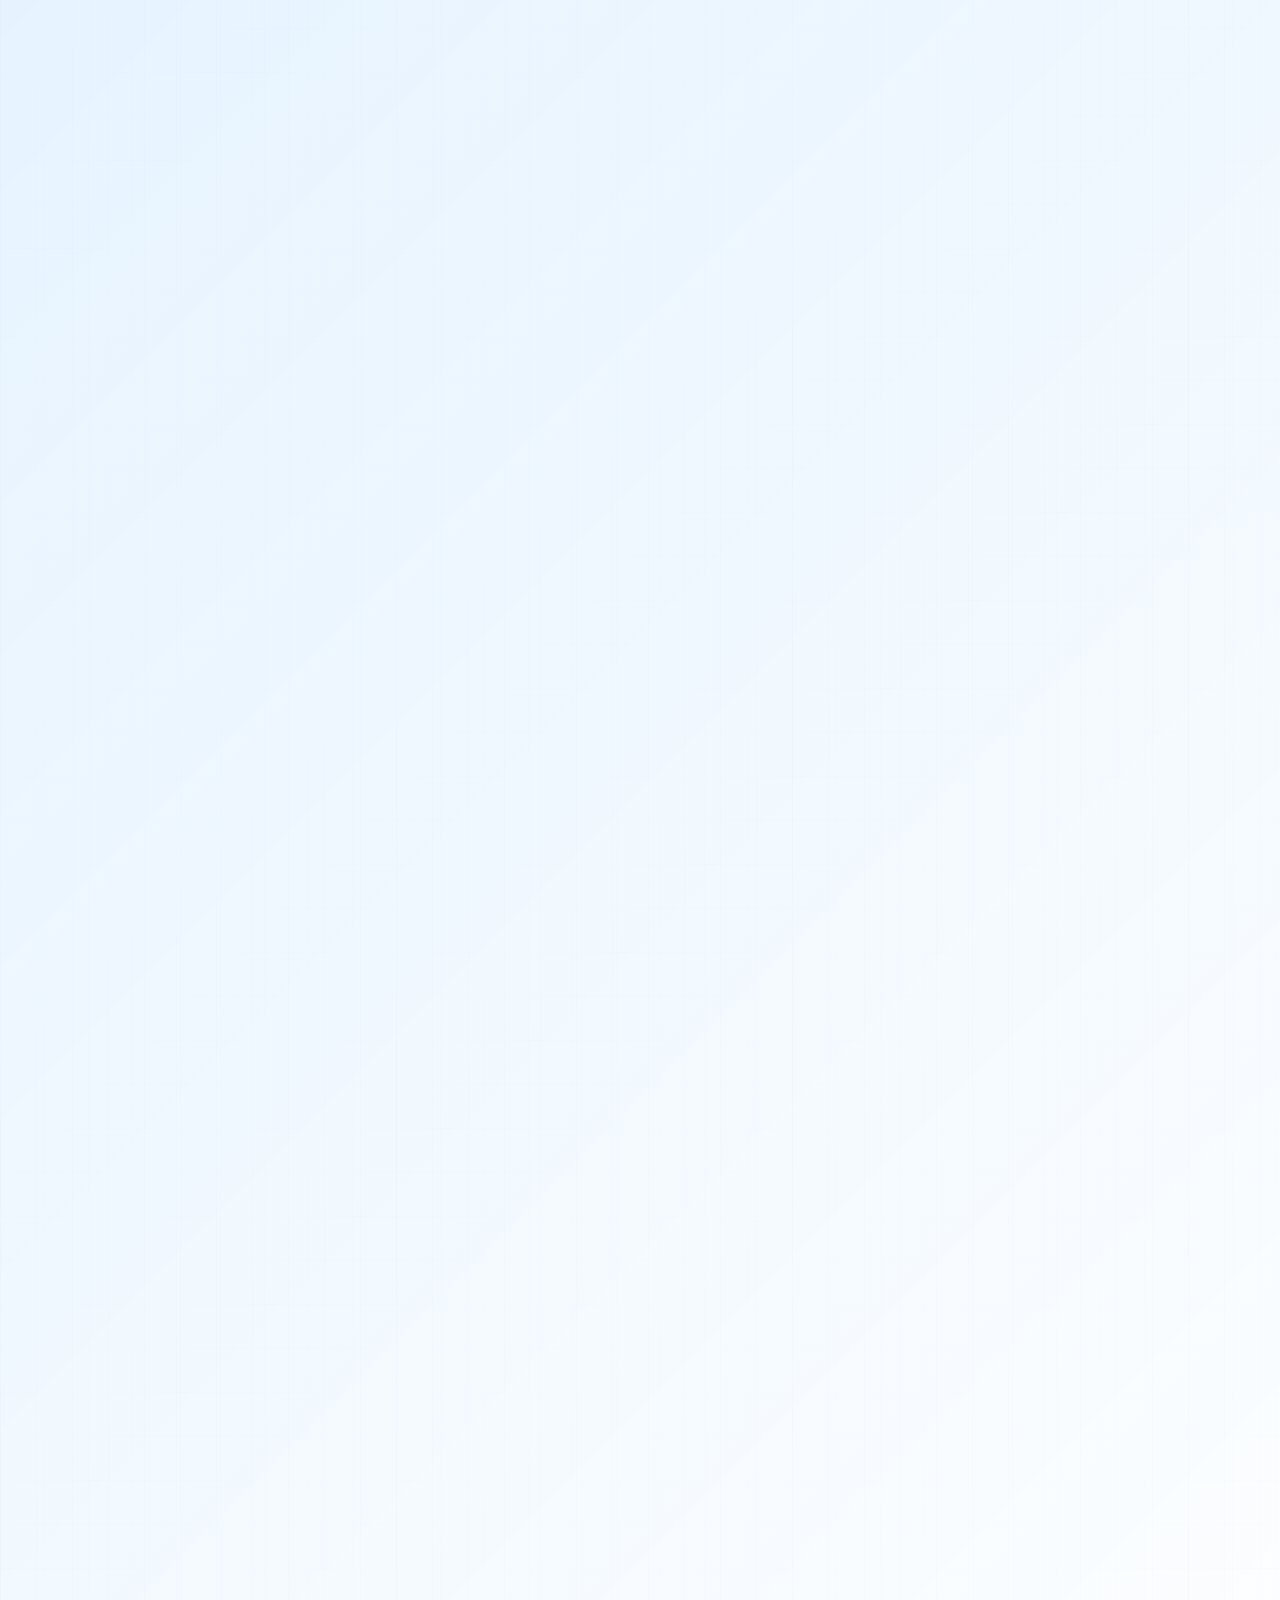
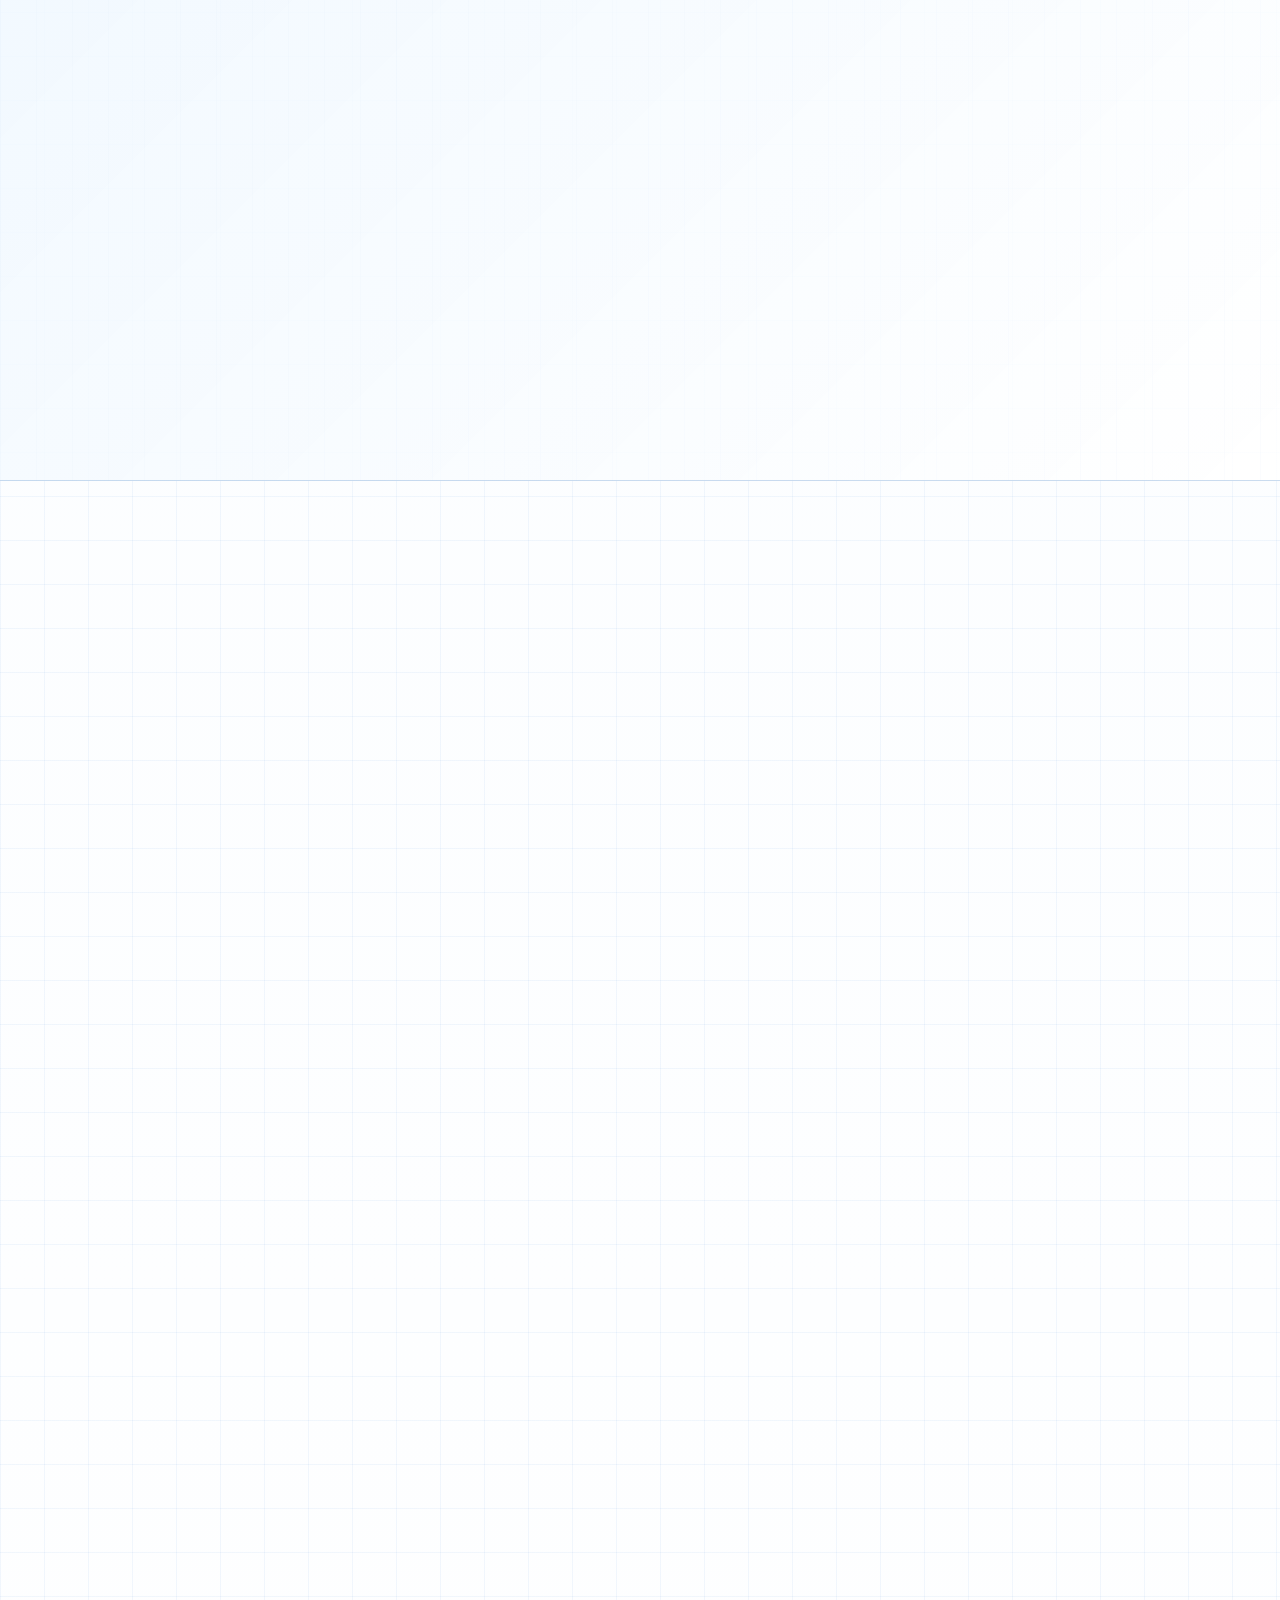
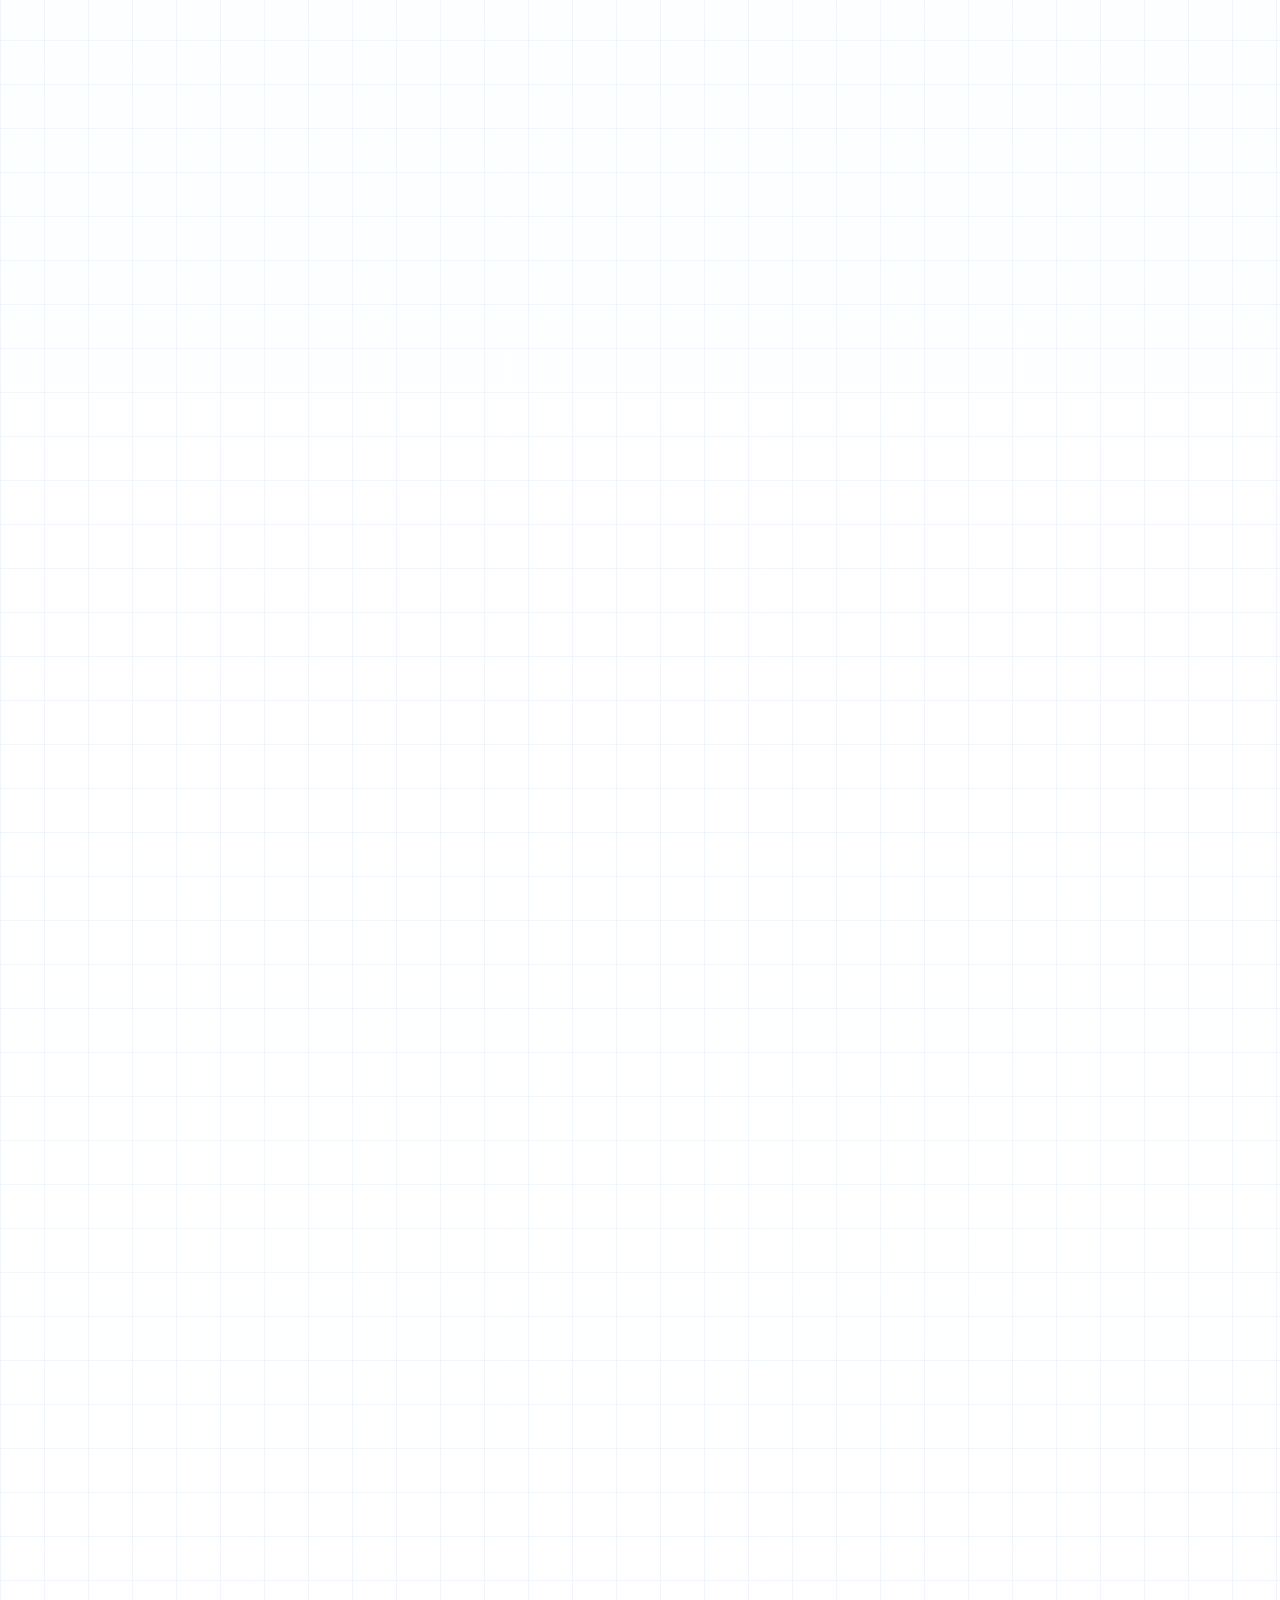
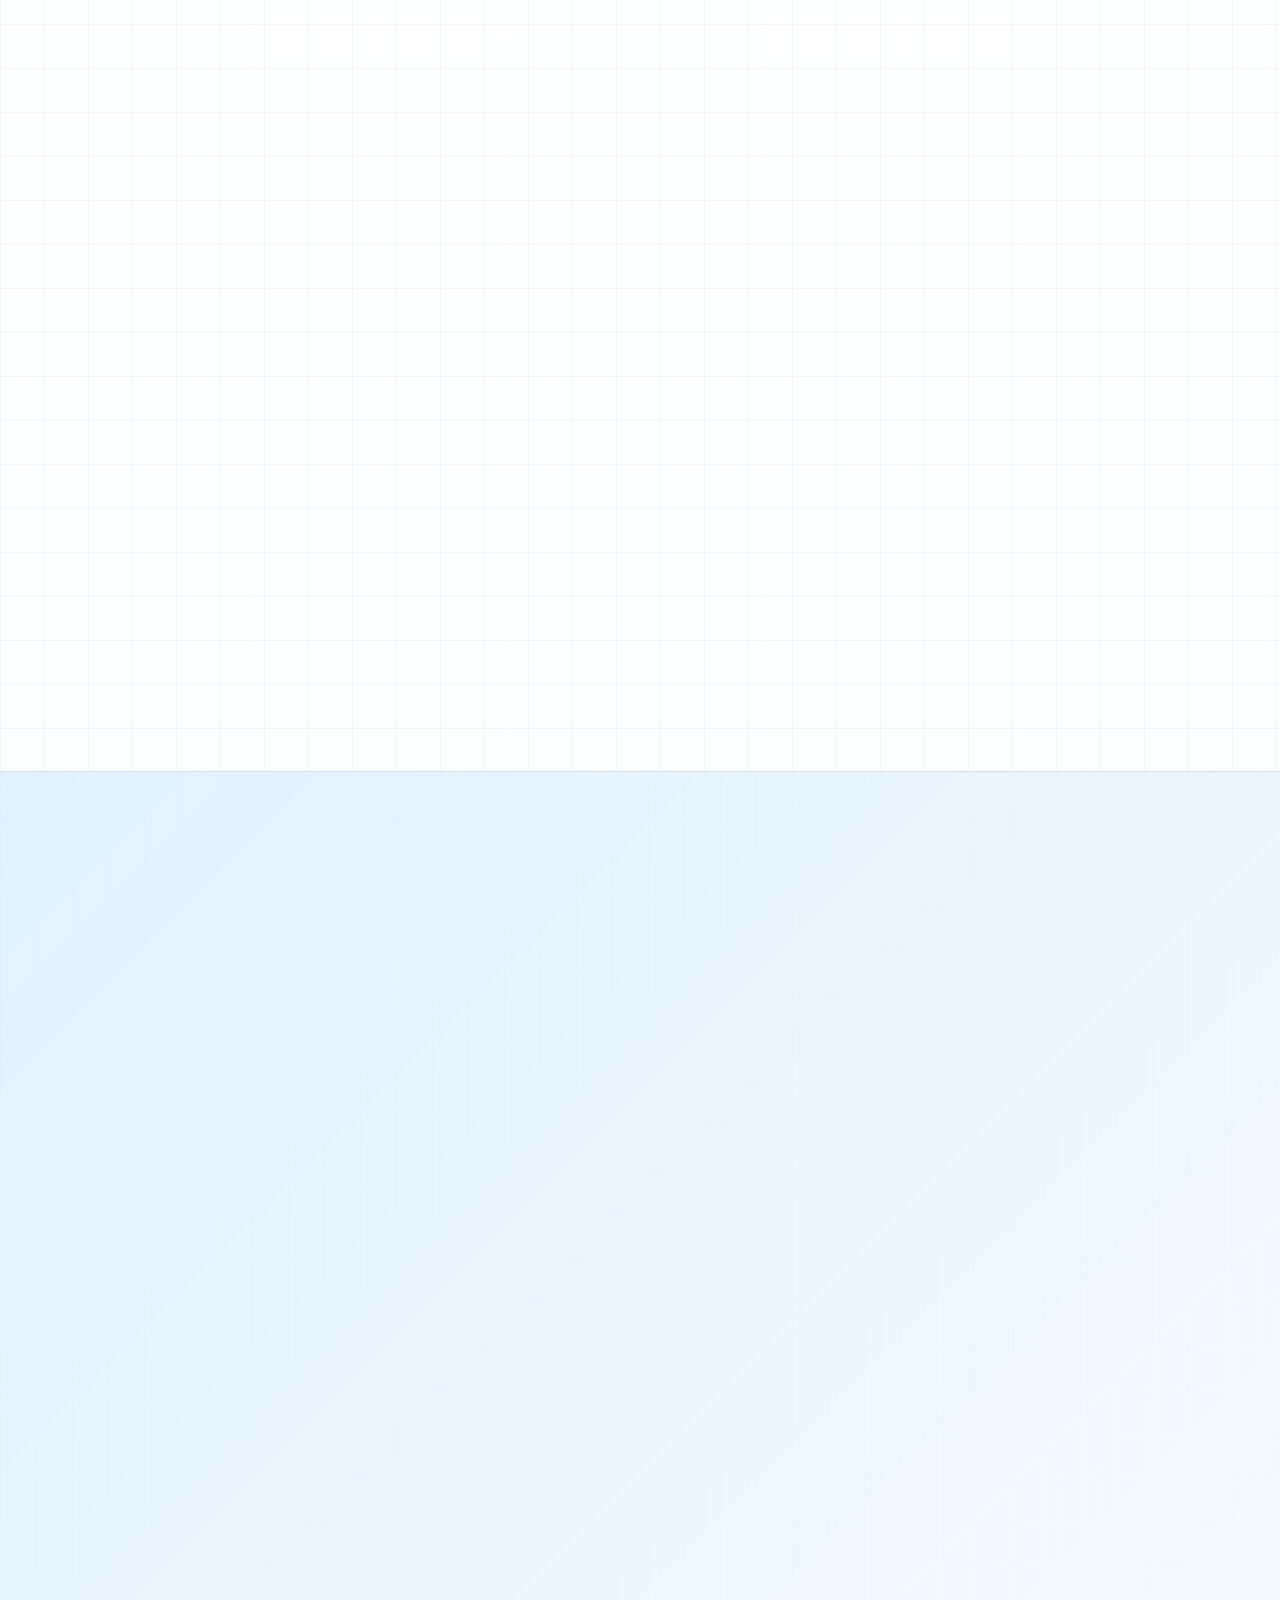
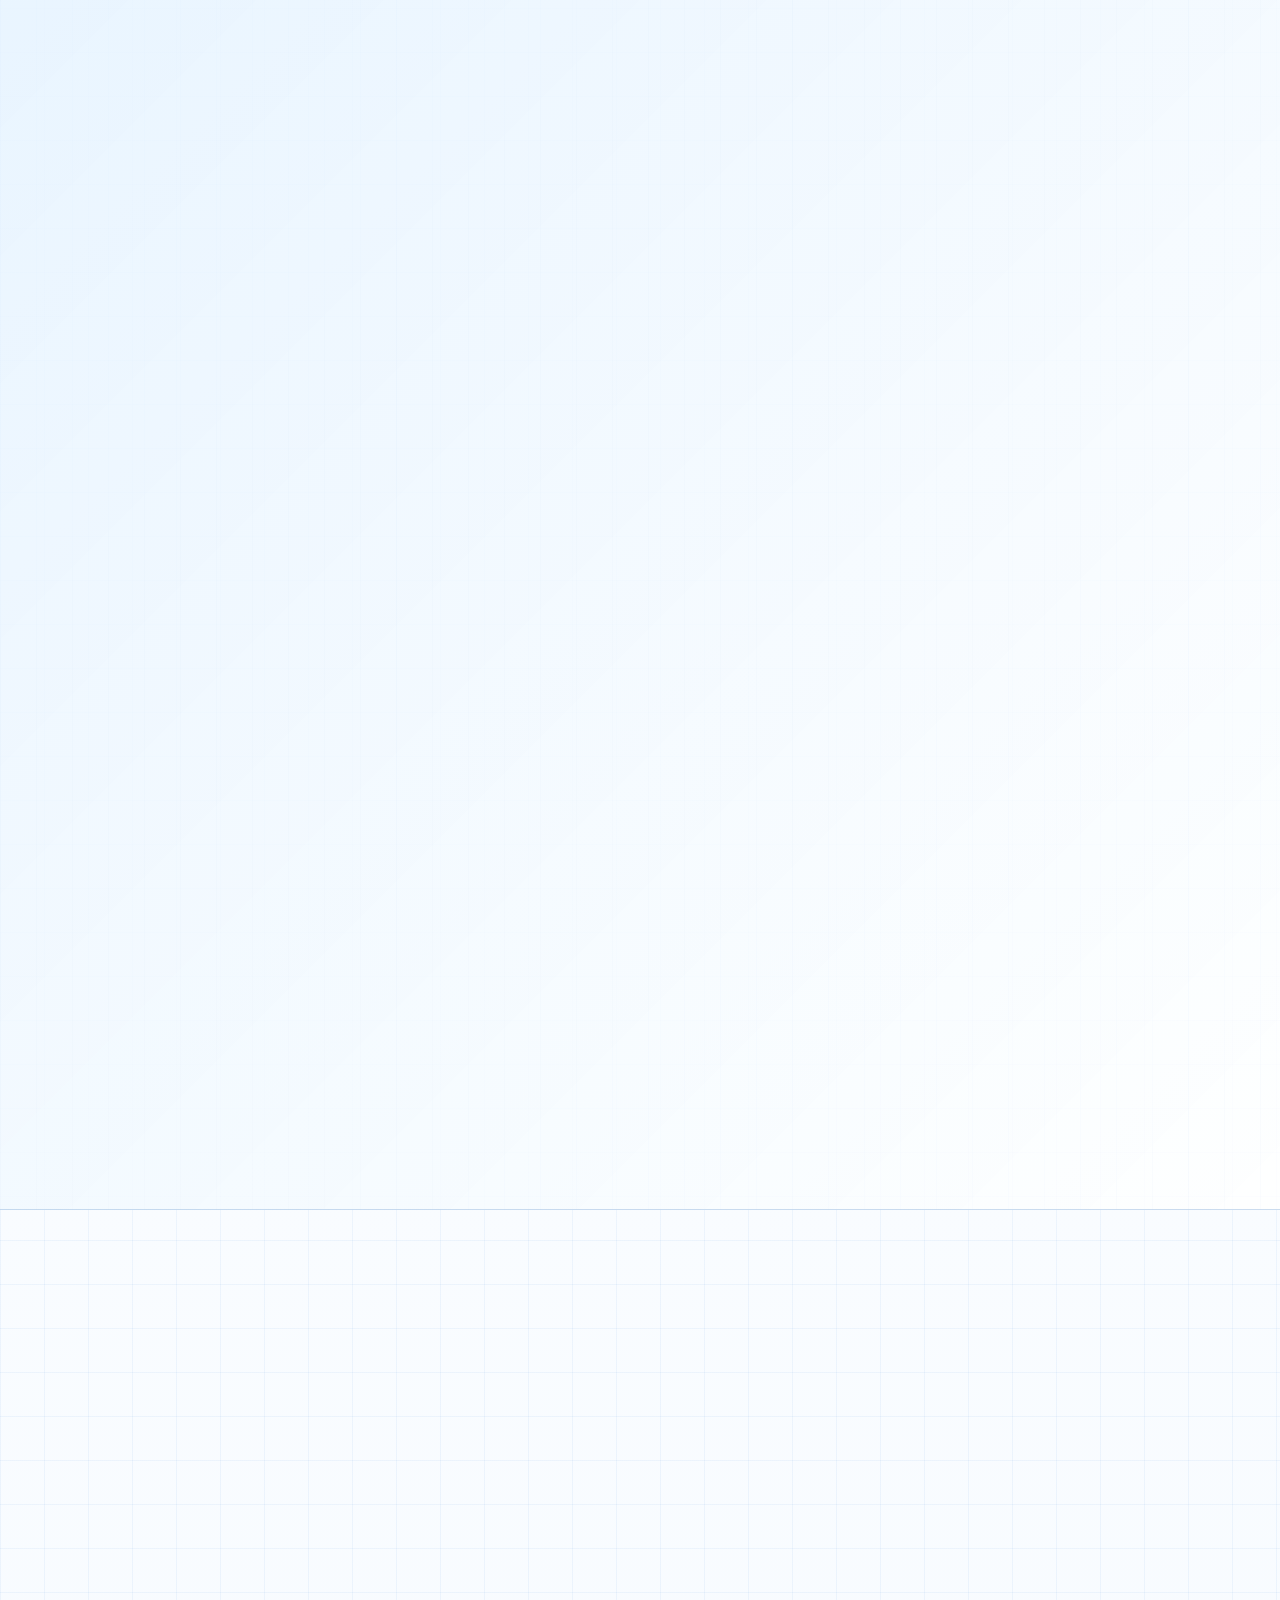
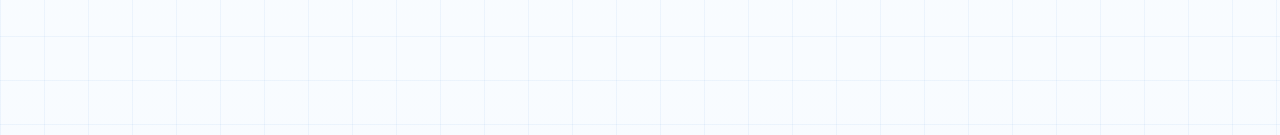
==== commit 679d884a: "Version en la hoja de estilos para saltar la cache de una semana Co-Authored-By: Claude Opus 5.5 <no" ====
--- a/en/index.html
+++ b/en/index.html
@@ -45,7 +45,7 @@
   <link rel="preload" as="image" href="../images/profile.webp" type="image/webp">
   <link rel="stylesheet" href="https://cdnjs.cloudflare.com/ajax/libs/font-awesome/6.5.2/css/all.min.css"
     referrerpolicy="no-referrer">
-  <link rel="stylesheet" href="../styles.css">
+  <link rel="stylesheet" href="../styles.css?v=20261126">
 
   <script type="application/ld+json">
   {
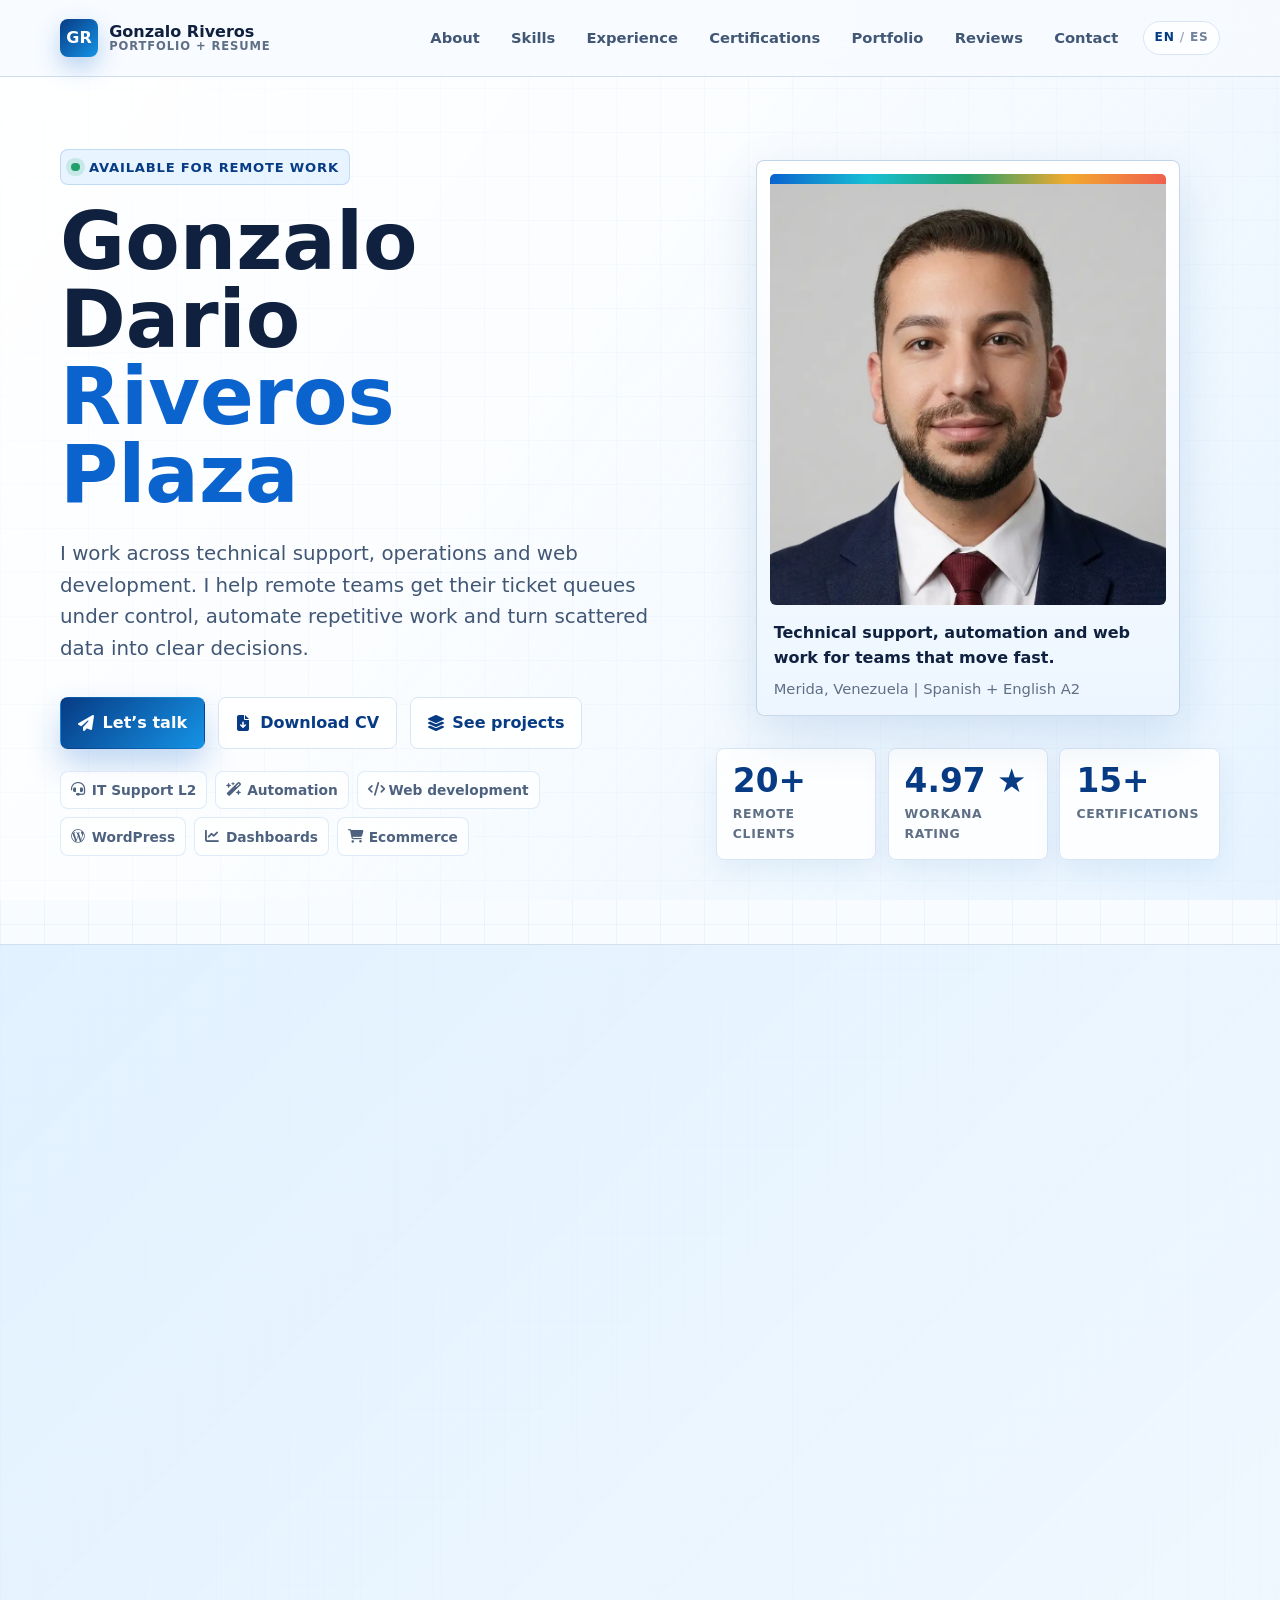
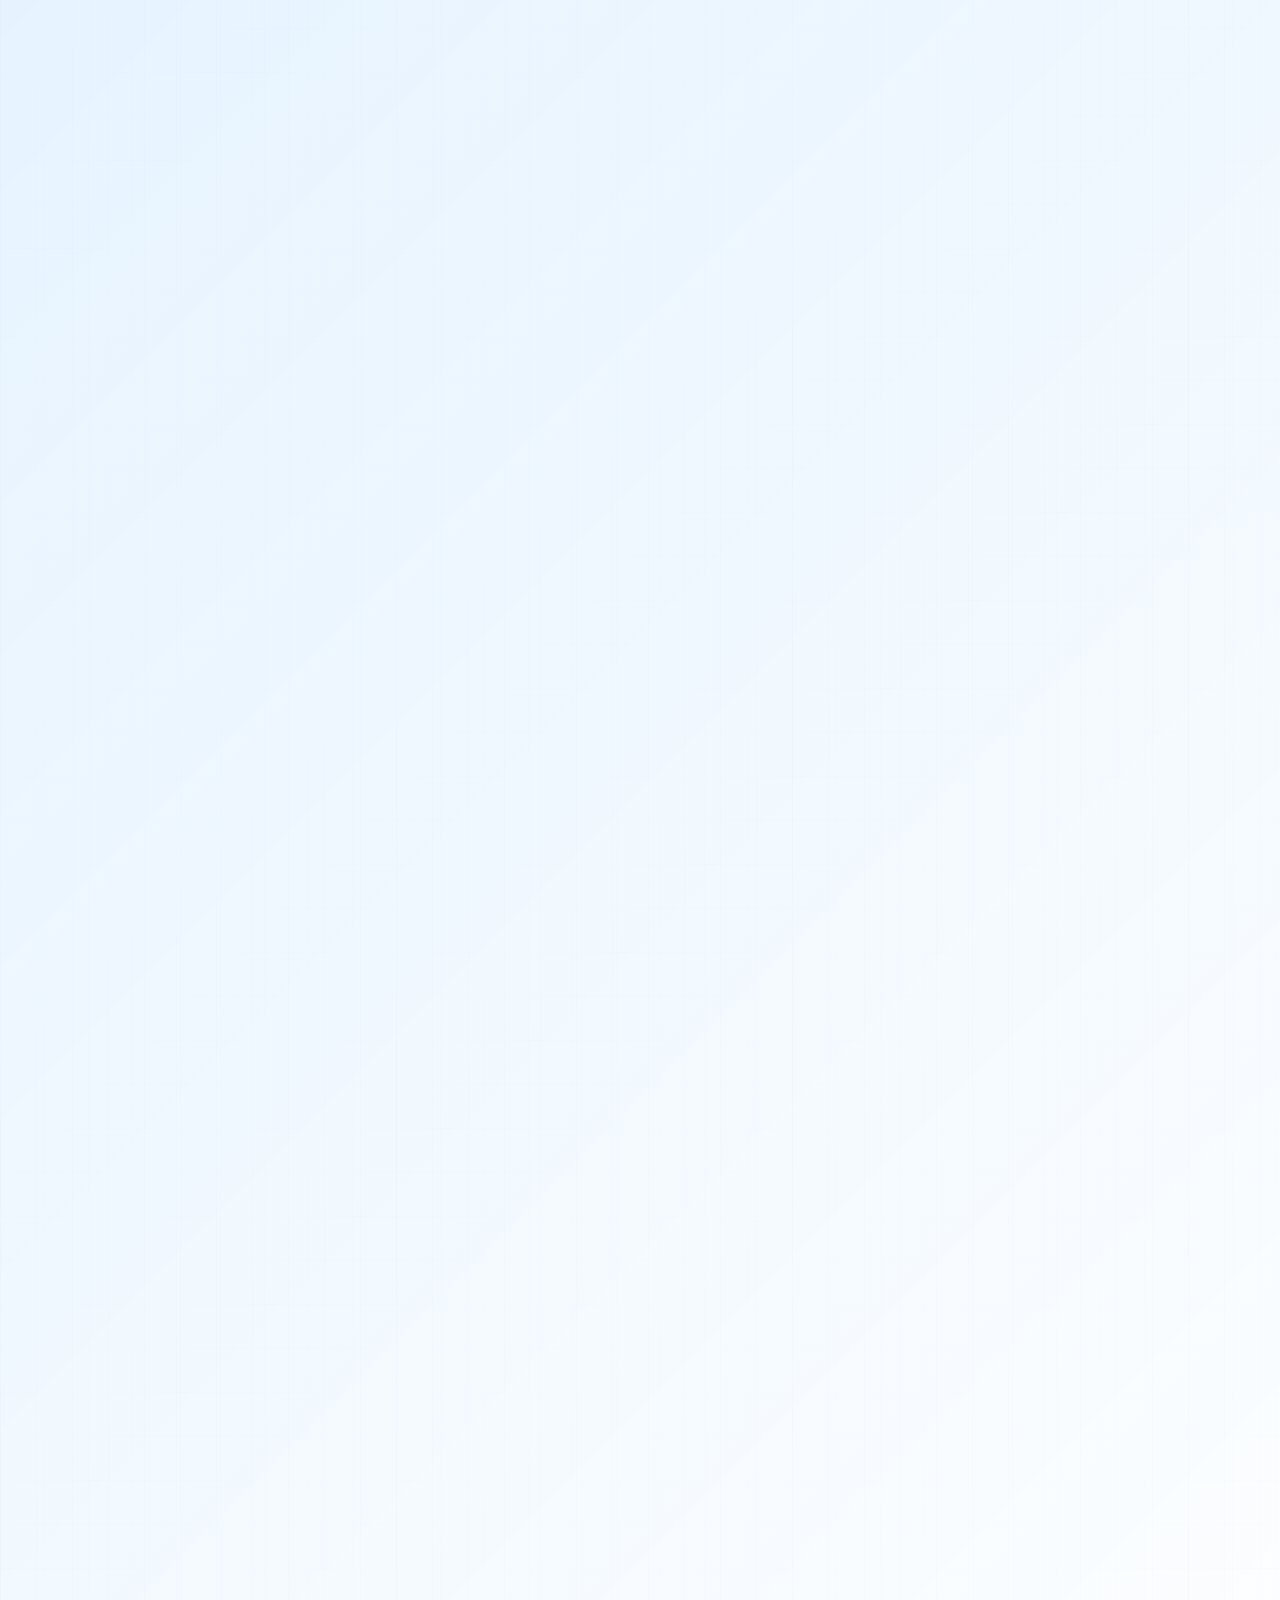
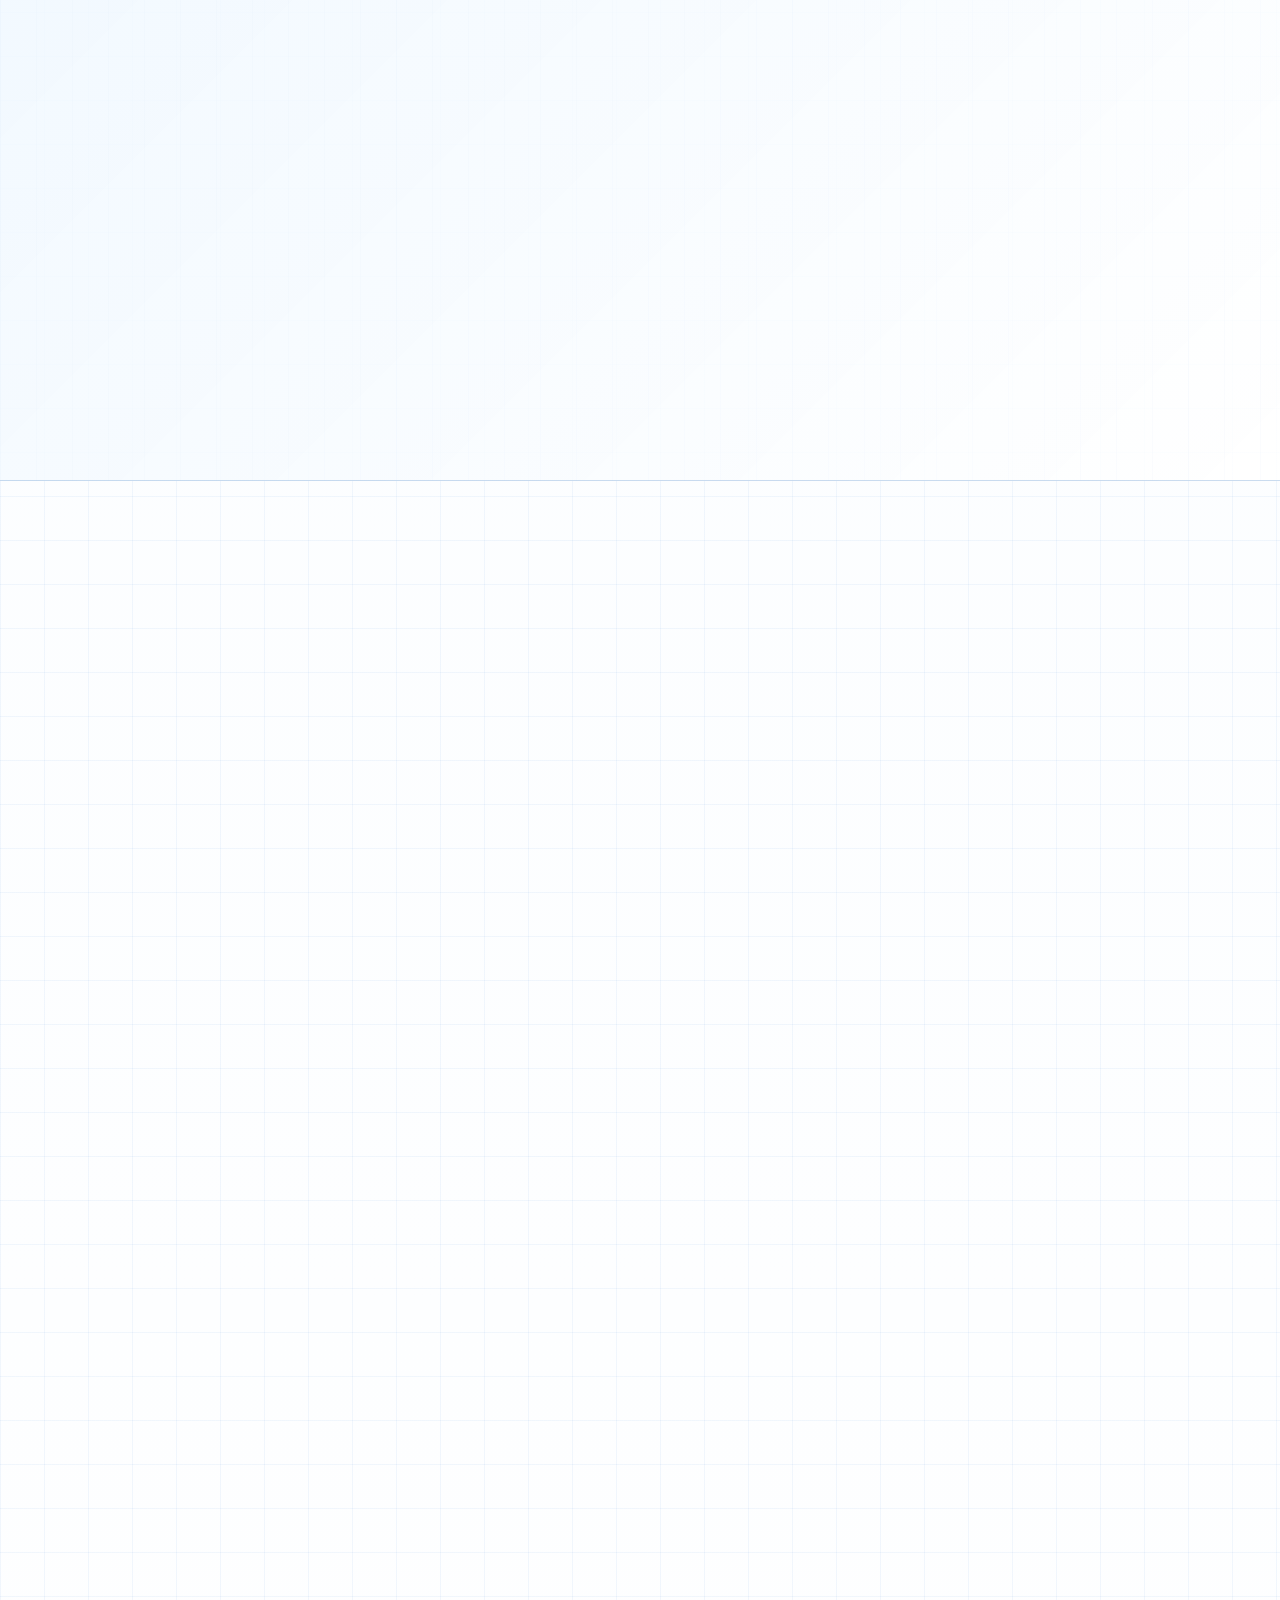
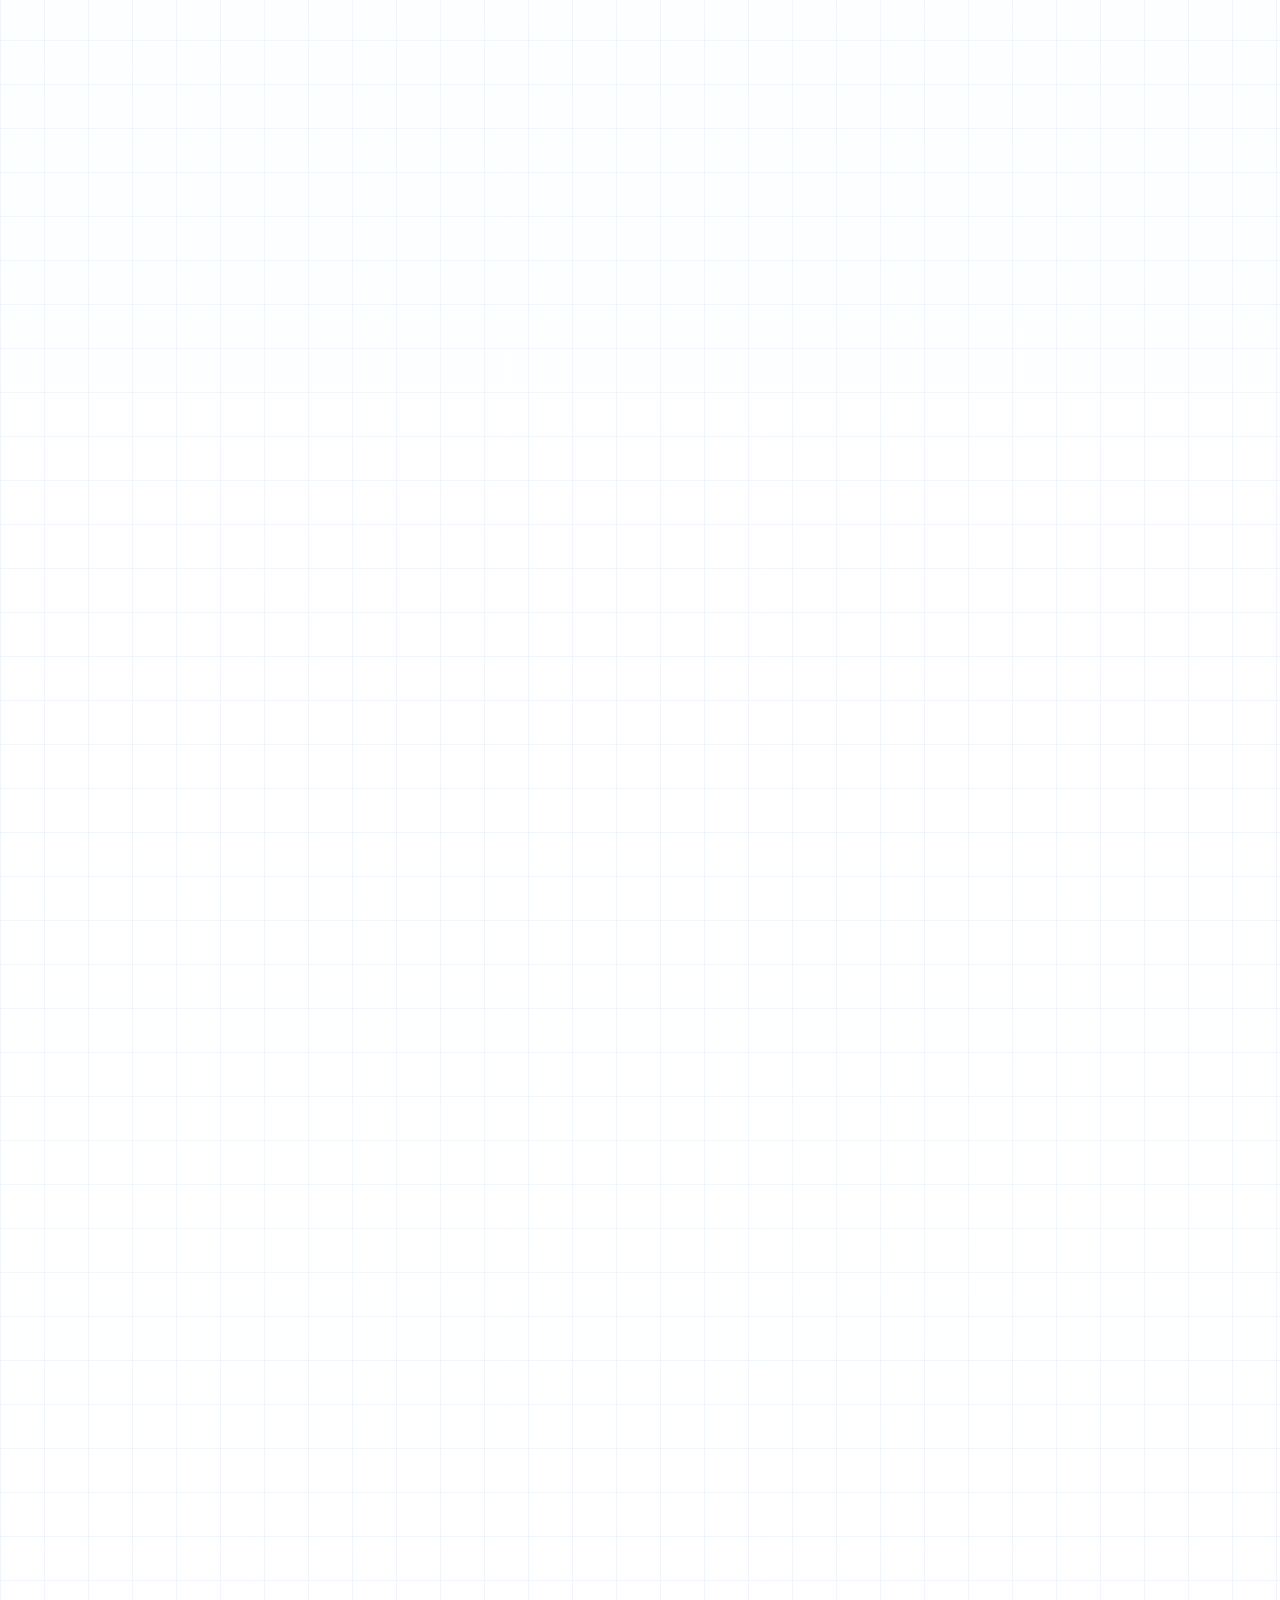
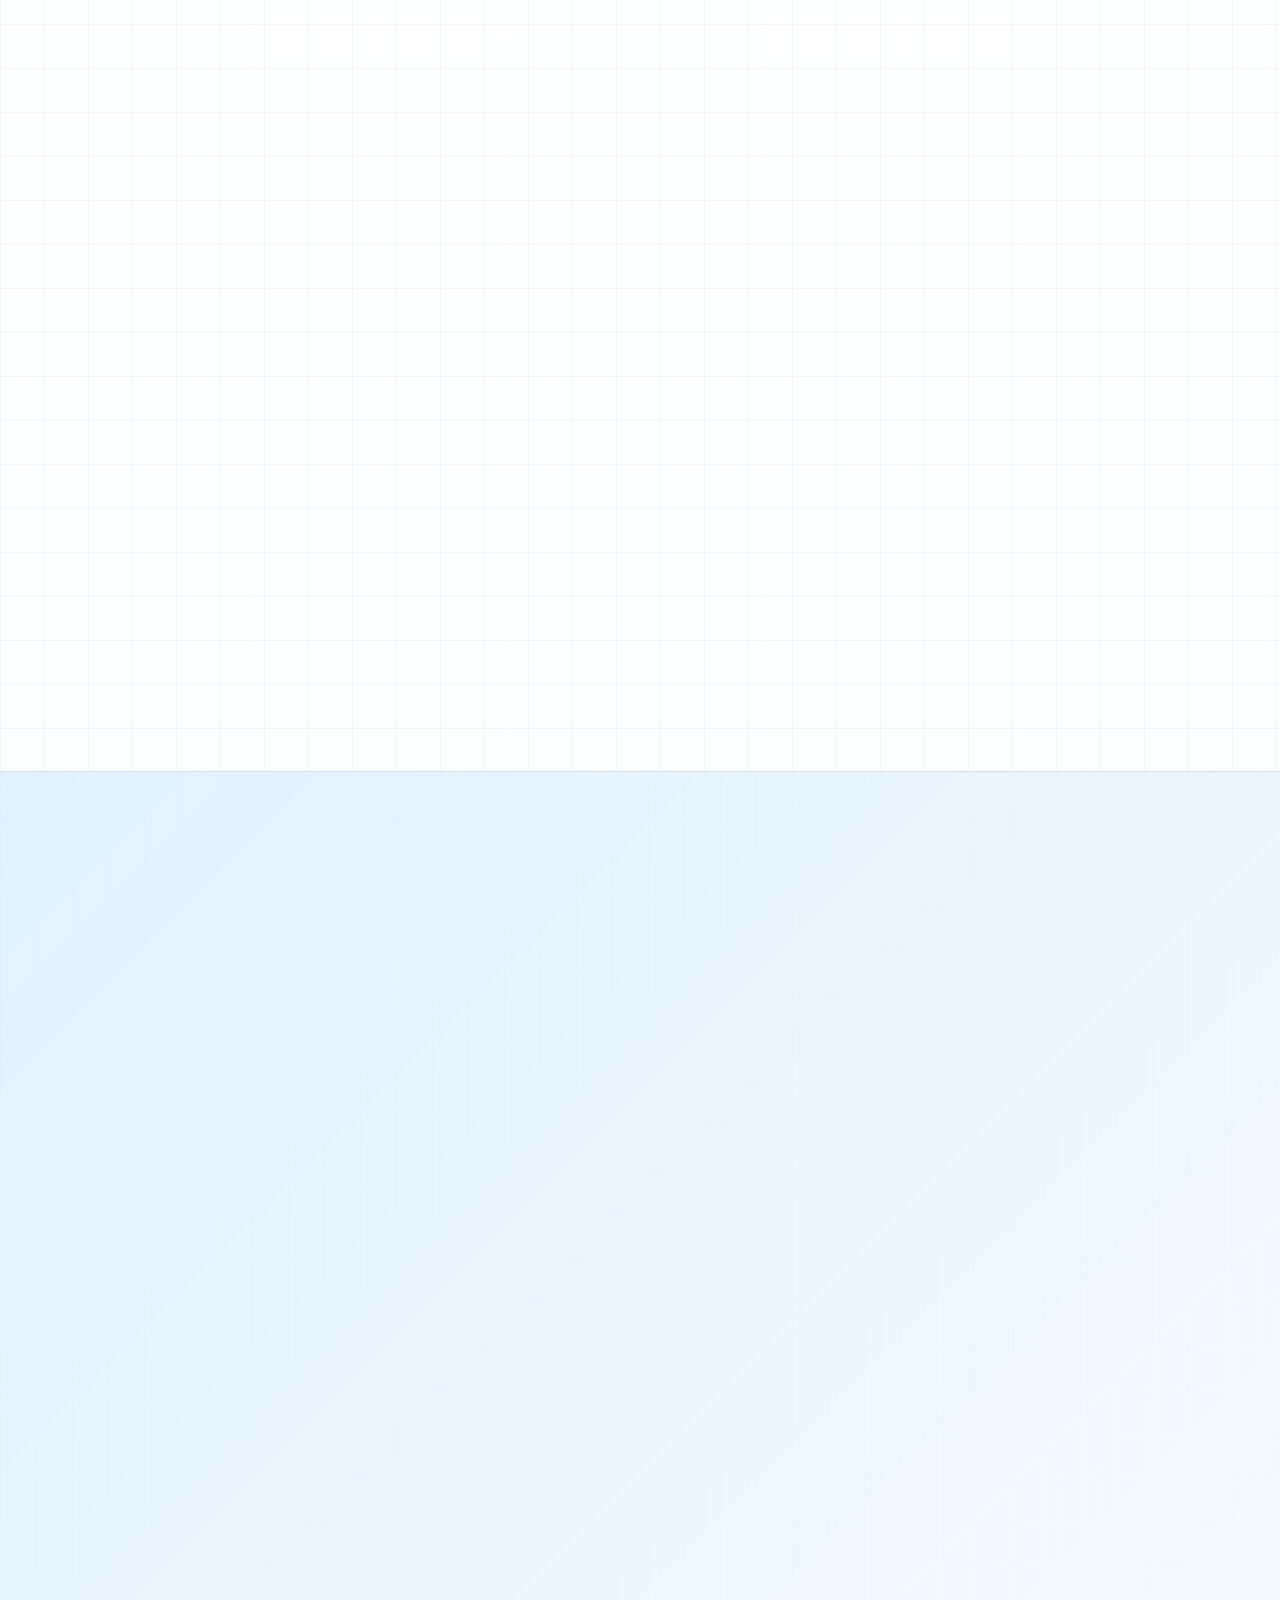
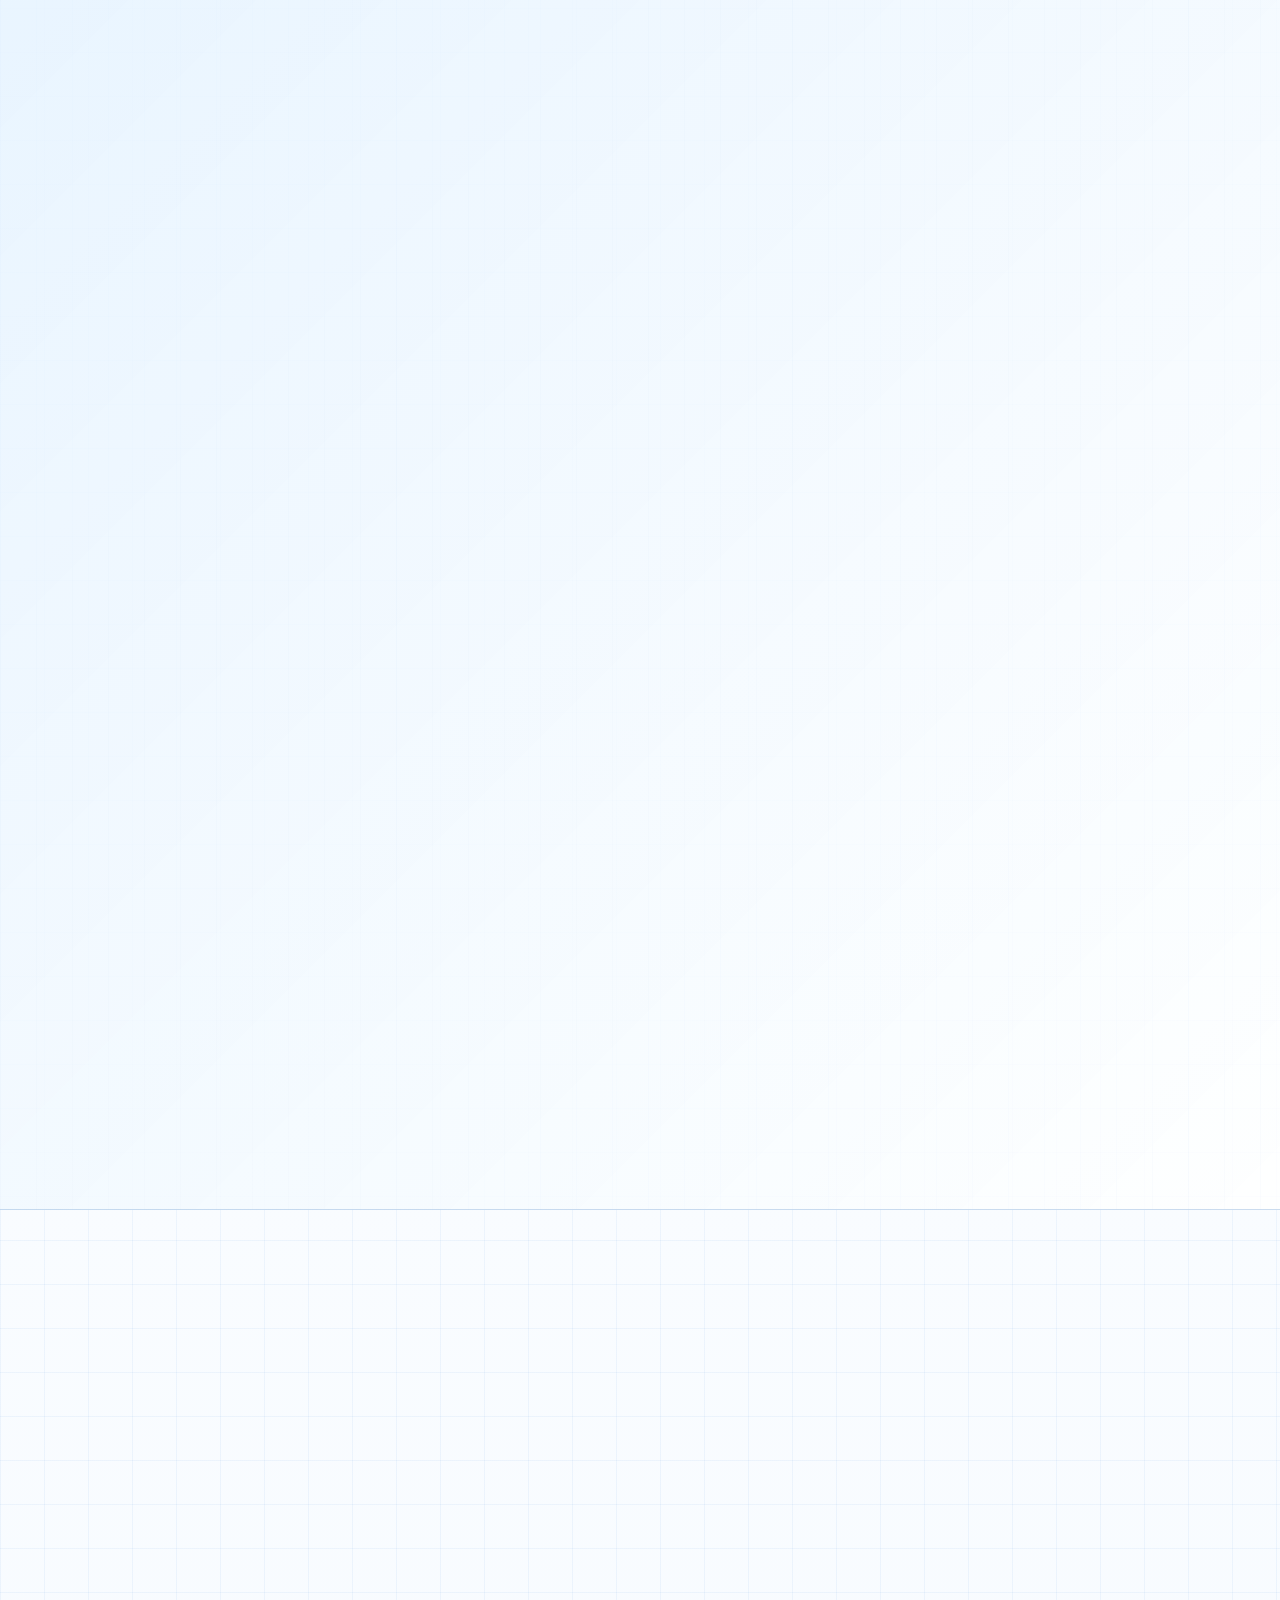
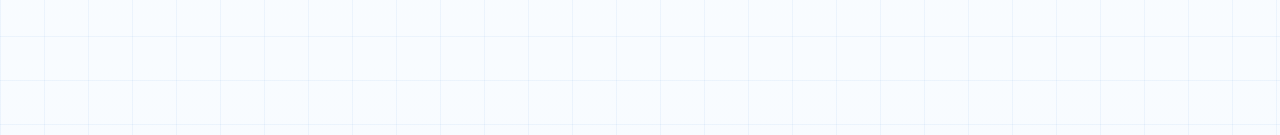
==== commit 7e4a8604: "Inicio compacto en movil, Opiniones en el menu e icono para iPhone - Movil: foto compacta arriba, me" ====
--- a/en/index.html
+++ b/en/index.html
@@ -40,12 +40,13 @@
   <meta name="twitter:image" content="https://darioriverosp.netlify.app/images/og-cover-en.jpg">
 
   <link rel="icon" href="/favicon.svg" type="image/svg+xml">
+  <link rel="apple-touch-icon" href="/apple-touch-icon.png">
 
   <link rel="preconnect" href="https://cdnjs.cloudflare.com" crossorigin>
   <link rel="preload" as="image" href="../images/profile.webp" type="image/webp">
   <link rel="stylesheet" href="https://cdnjs.cloudflare.com/ajax/libs/font-awesome/6.5.2/css/all.min.css"
     referrerpolicy="no-referrer">
-  <link rel="stylesheet" href="../styles.css?v=20261126">
+  <link rel="stylesheet" href="../styles.css?v=20261126b">
 
   <script type="application/ld+json">
   {
@@ -194,6 +195,7 @@
         <a href="#experience">Experience</a>
         <a href="#certifications">Certifications</a>
         <a href="#portfolio">Portfolio</a>
+        <a href="#reviews">Reviews</a>
         <a href="#contact">Contact</a>
         <a class="lang-switch" href="../" hreflang="es" lang="es" aria-label="Ver en español"><span class="lang-now" aria-hidden="true">EN</span><span class="lang-to">ES</span></a>
       </div>
@@ -224,6 +226,7 @@
           <div class="quick-stack" aria-label="Specialties">
             <span><i class="fa-solid fa-headset icon" aria-hidden="true"></i>IT Support L2</span>
             <span><i class="fa-solid fa-wand-magic-sparkles icon" aria-hidden="true"></i>Automation</span>
+            <span><i class="fa-solid fa-code icon" aria-hidden="true"></i>Web development</span>
             <span><i class="fa-brands fa-wordpress-simple icon" aria-hidden="true"></i>WordPress</span>
             <span><i class="fa-solid fa-chart-line icon" aria-hidden="true"></i>Dashboards</span>
             <span><i class="fa-solid fa-cart-shopping icon" aria-hidden="true"></i>Ecommerce</span>
--- a/styles.css
+++ b/styles.css
@@ -1511,6 +1511,106 @@
     }
 
 
+    /* ---- Menú de escritorio: que no se parta en pantallas medianas ---- */
+    .nav-links a,
+    .brand-name {
+      white-space: nowrap;
+    }
+
+    @media (min-width: 761px) and (max-width: 1120px) {
+      .nav-links a {
+        padding-inline: 0.55rem;
+        font-size: 0.86rem;
+      }
+
+      .brand-name small {
+        display: none;
+      }
+    }
+
+    /* ---- Inicio en móvil: foto compacta arriba, métricas en una fila ---- */
+    @media (max-width: 760px) {
+      .hero-grid {
+        grid-template-columns: 1fr;
+        gap: 1.4rem;
+      }
+
+      /* La columna de la foto se "disuelve" para ordenar sus piezas por separado */
+      .hero-visual {
+        display: contents;
+      }
+
+      .portrait-panel {
+        order: -1;
+        width: auto;
+        max-width: none;
+        margin: 0;
+        display: grid;
+        grid-template-columns: 104px 1fr;
+        align-items: center;
+        gap: 0.9rem;
+        padding: 0.6rem;
+      }
+
+      .portrait-panel::before {
+        left: 0.6rem;
+        right: auto;
+        top: 0.6rem;
+        width: 104px;
+        height: 6px;
+      }
+
+      .portrait-panel img {
+        width: 104px;
+        height: 104px;
+        aspect-ratio: 1;
+        object-position: 50% 18%;
+      }
+
+      .portrait-caption {
+        gap: 0.25rem;
+        padding: 0;
+      }
+
+      .portrait-caption strong {
+        font-size: 0.92rem;
+        line-height: 1.3;
+      }
+
+      .portrait-caption span {
+        font-size: 0.8rem;
+      }
+
+      .signal-grid {
+        grid-template-columns: repeat(3, minmax(0, 1fr));
+        gap: 0.5rem;
+      }
+
+      .signal {
+        padding: 0.75rem 0.55rem;
+        text-align: center;
+      }
+
+      .signal strong {
+        font-size: 1.25rem;
+      }
+
+      .signal span {
+        font-size: 0.62rem;
+        letter-spacing: 0.03em;
+      }
+
+      /* Etiquetas de especialidades: rejilla ordenada de 2 columnas */
+      .quick-stack {
+        display: grid;
+        grid-template-columns: repeat(2, minmax(0, 1fr));
+      }
+
+      .quick-stack span {
+        justify-content: flex-start;
+      }
+    }
+
     /* ---- Miniaturas de proyectos ---- */
     .project-thumb {
       display: block;
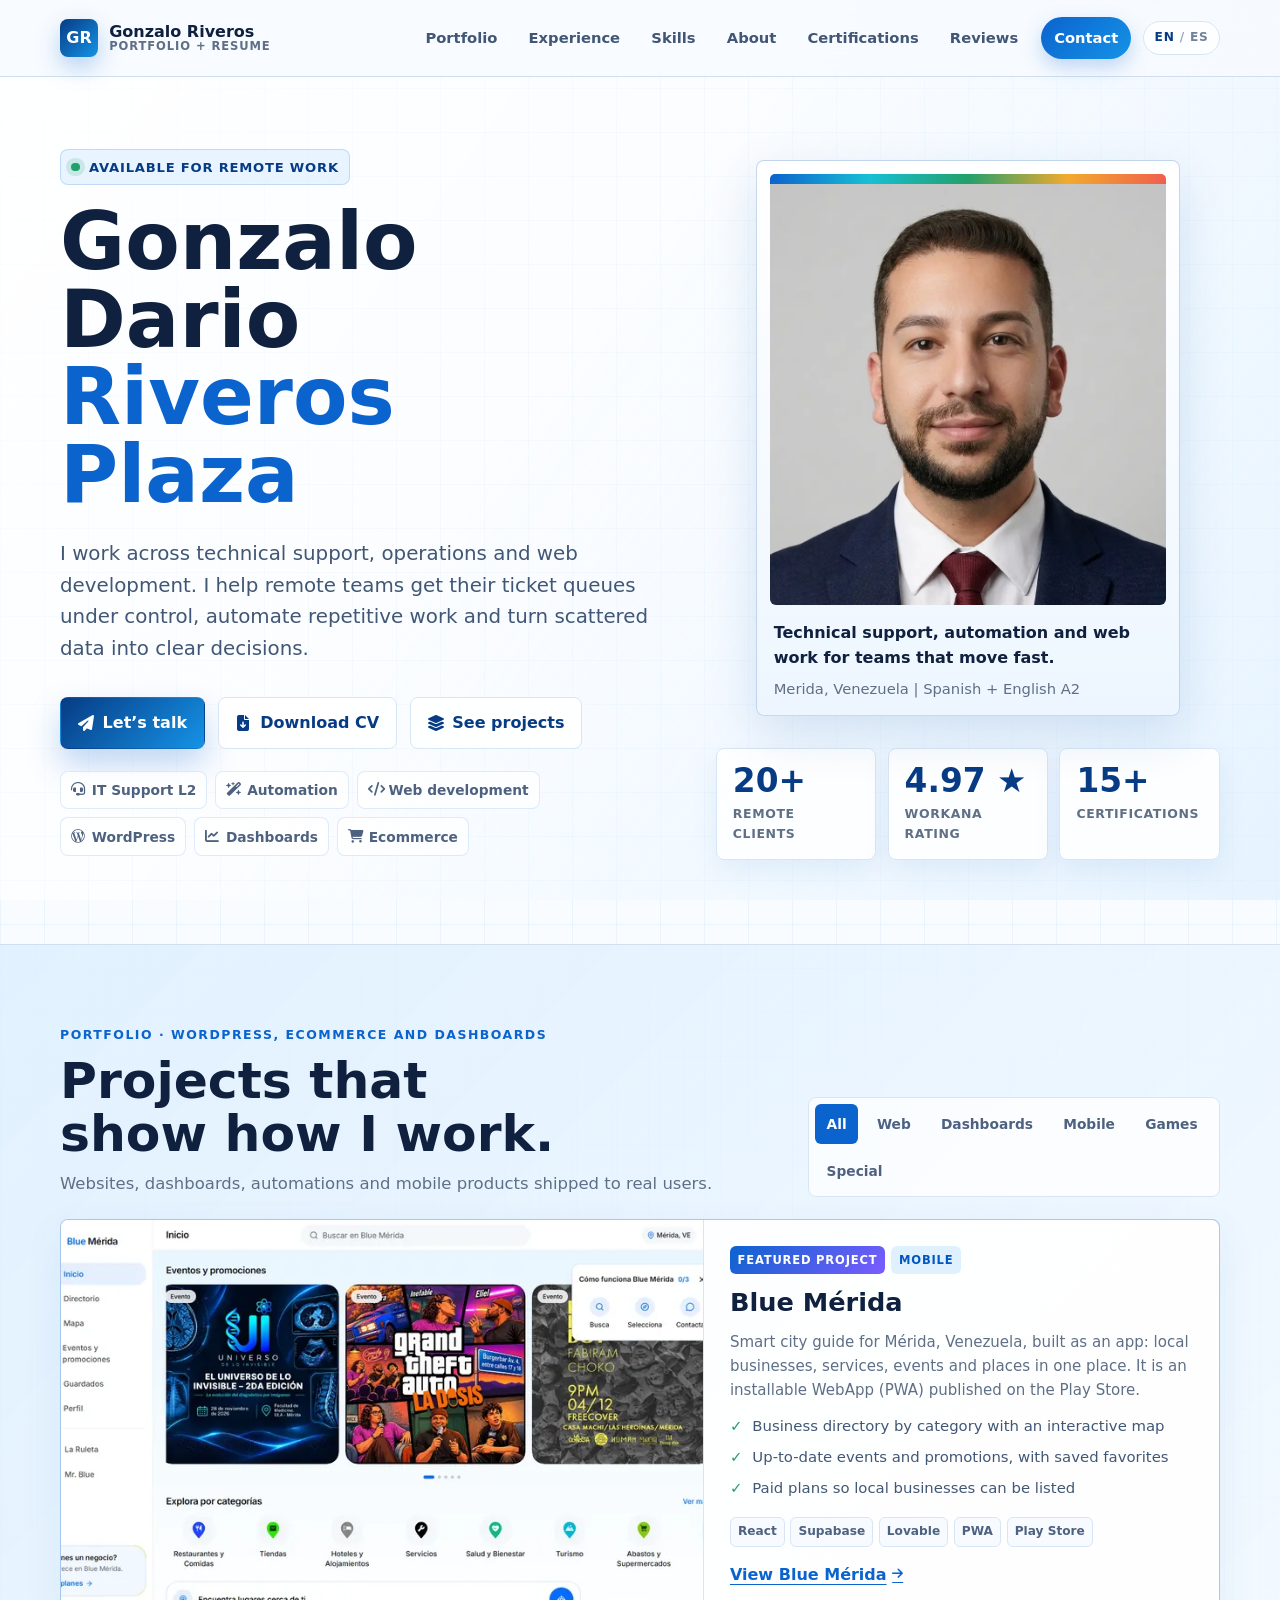
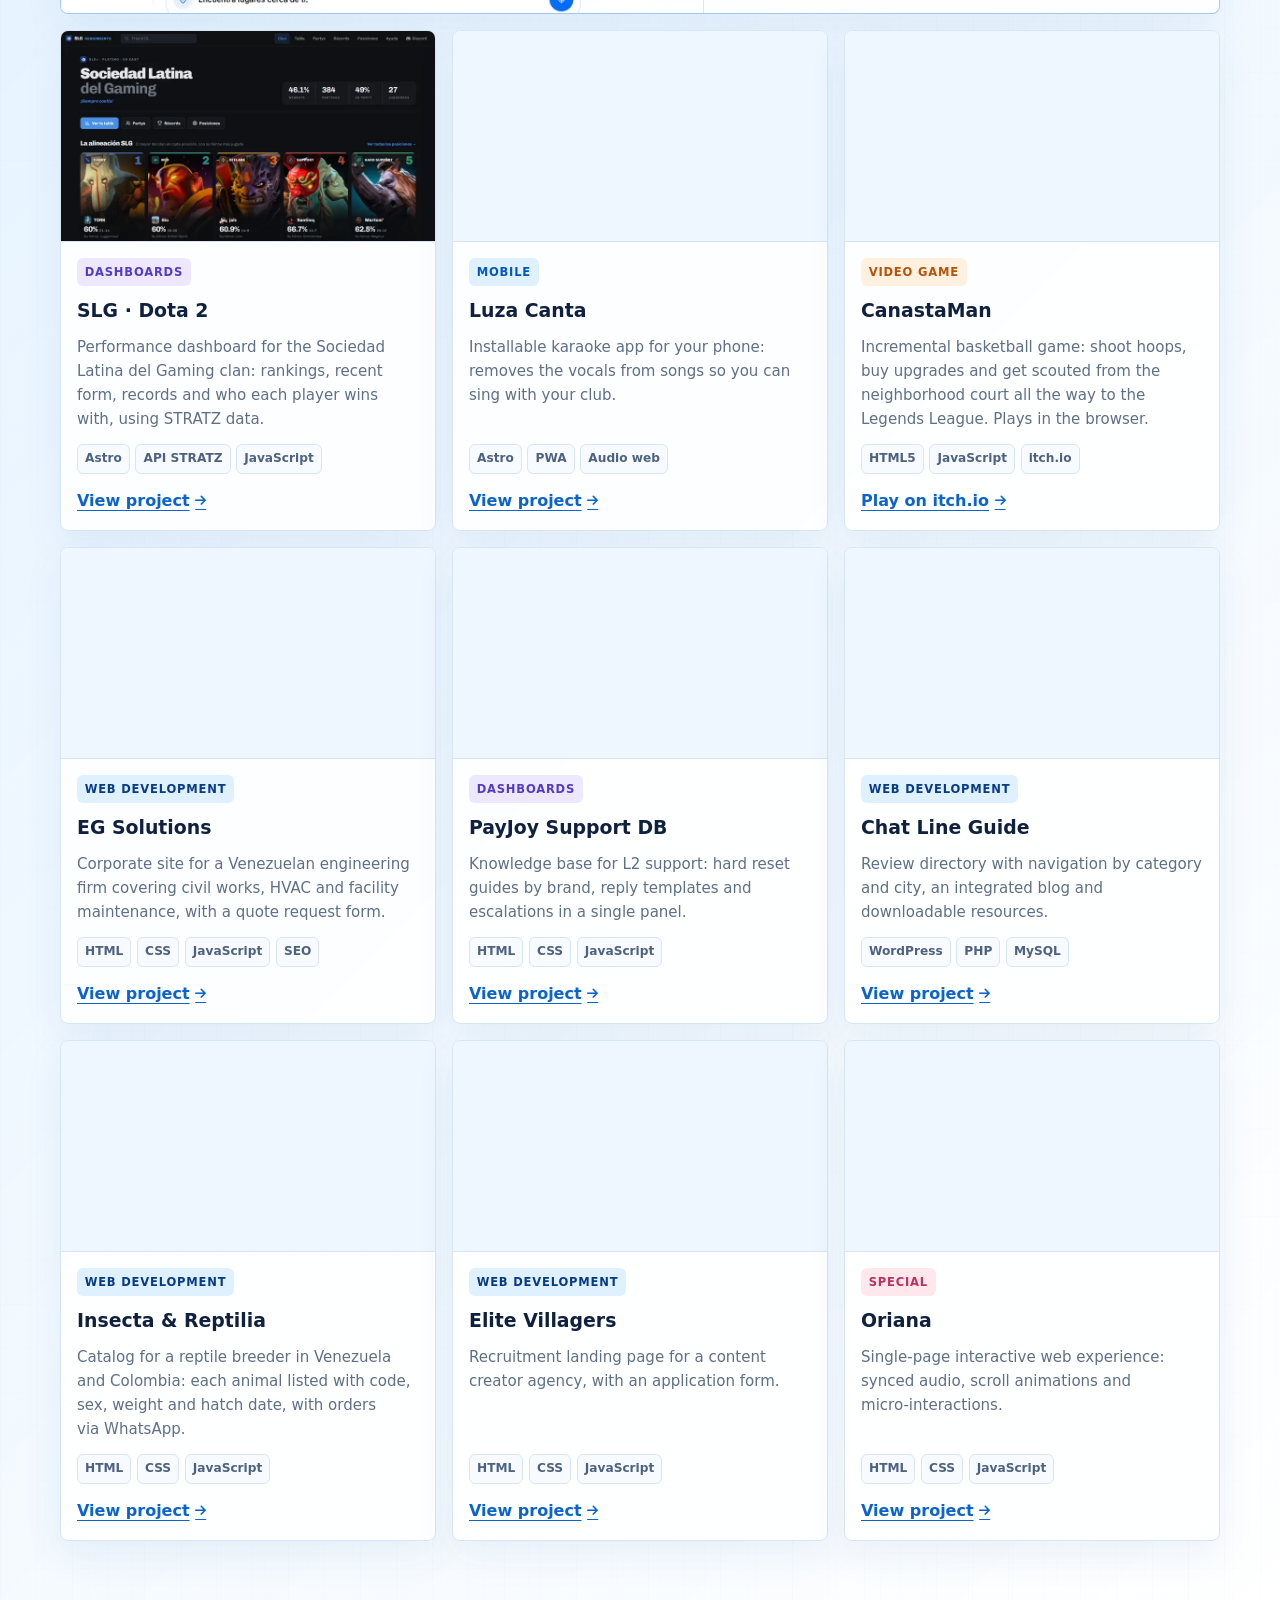
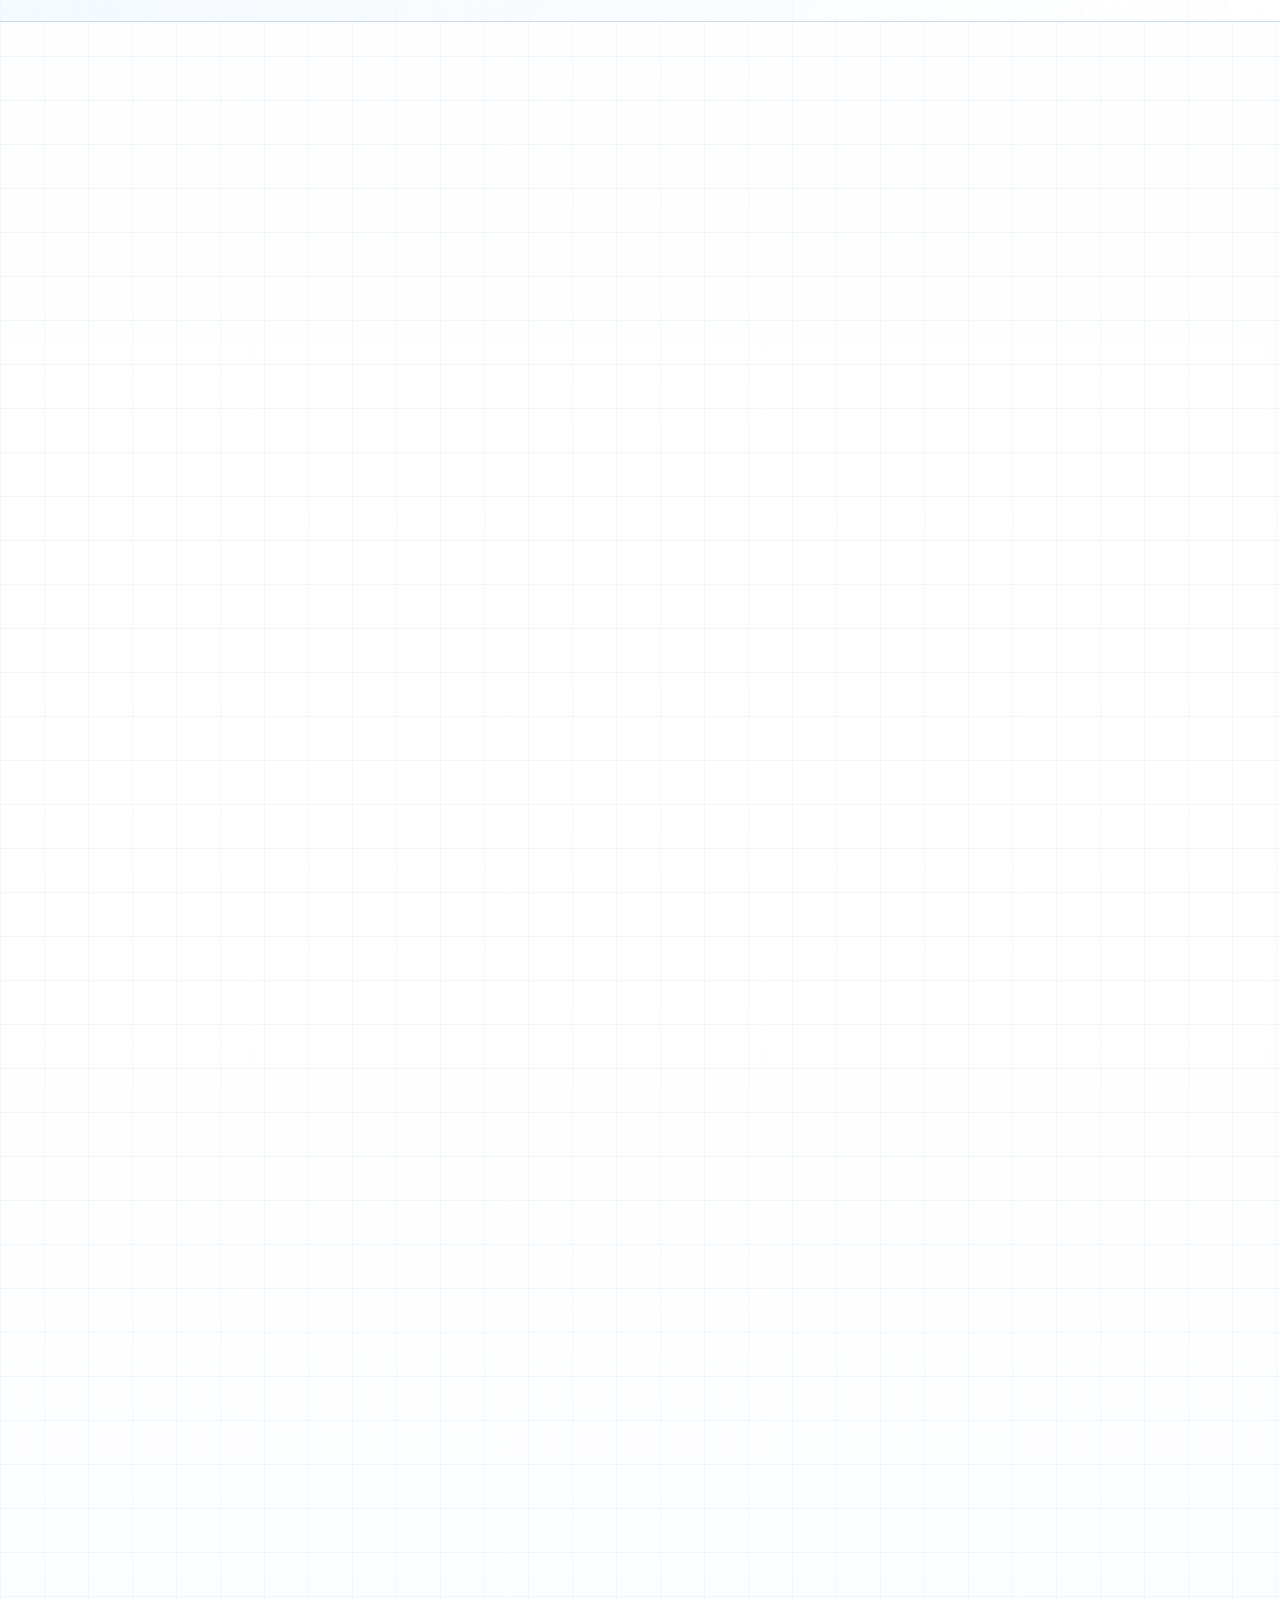
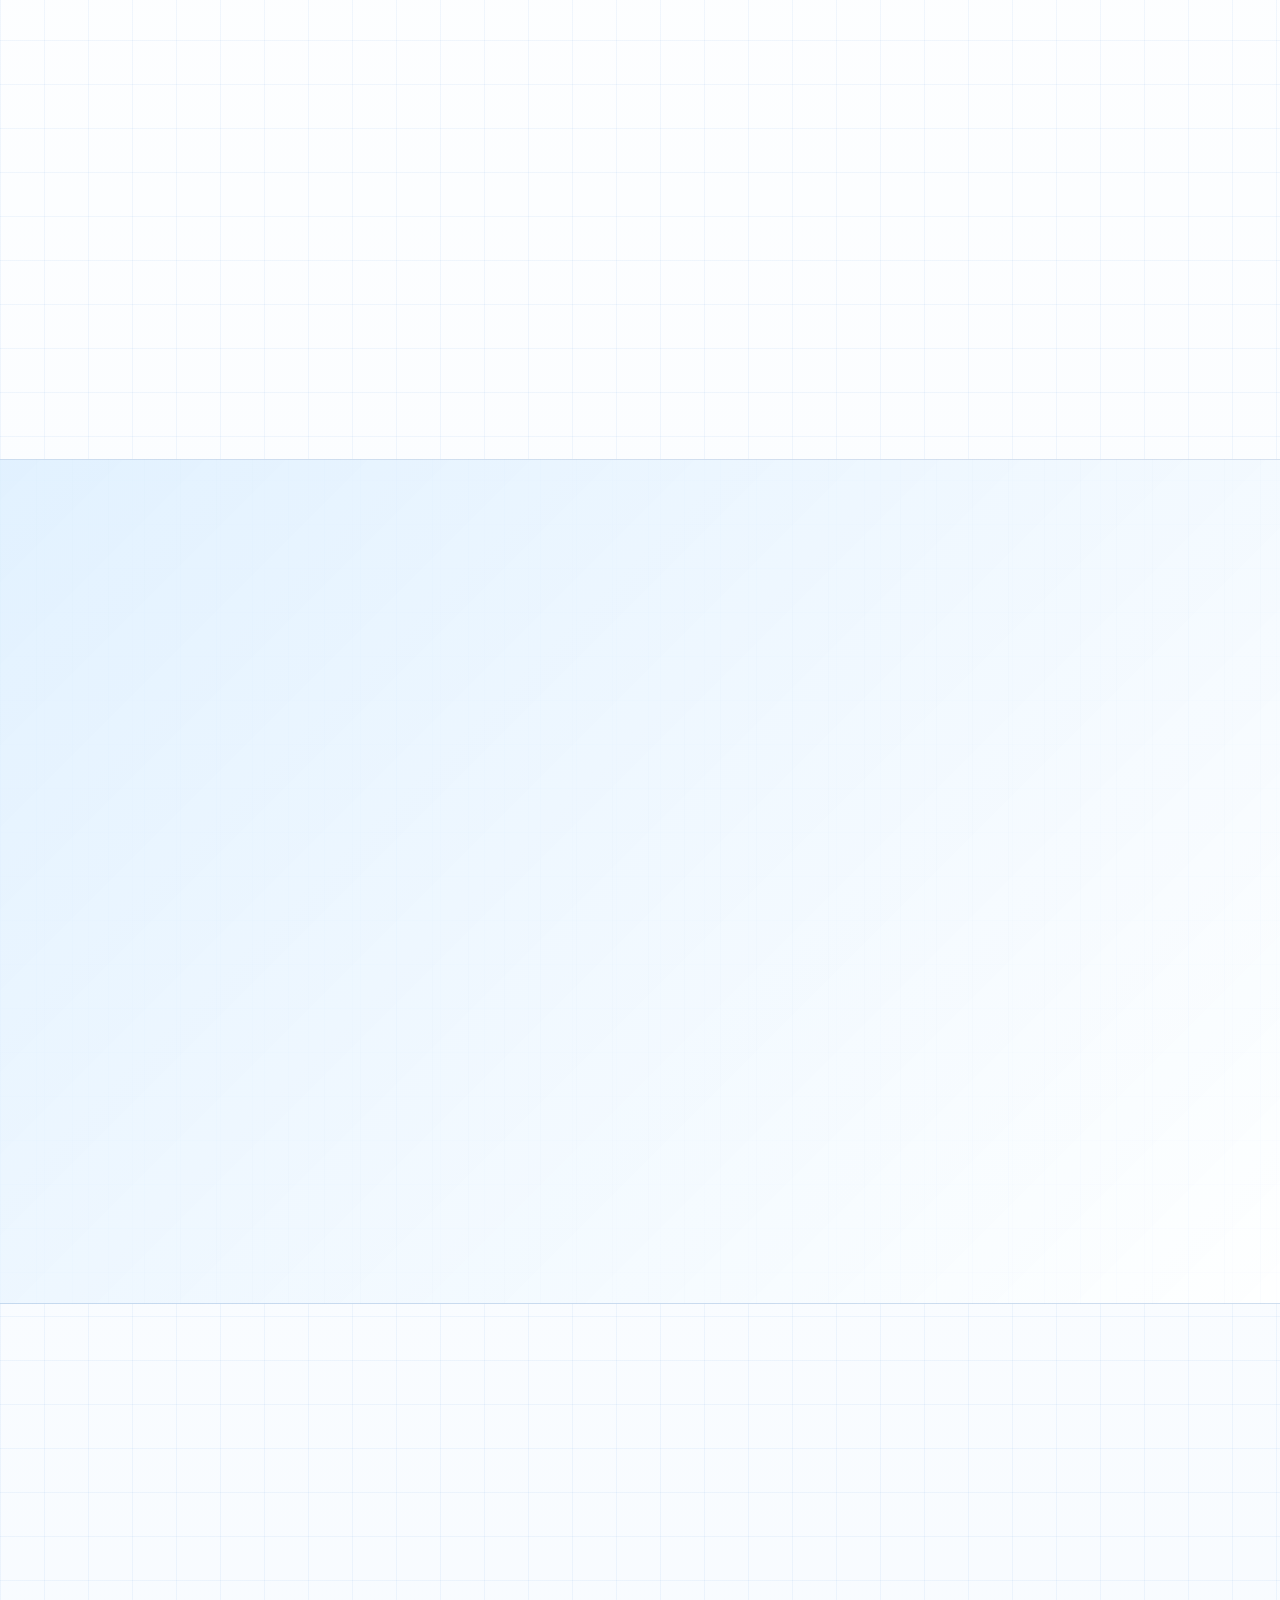
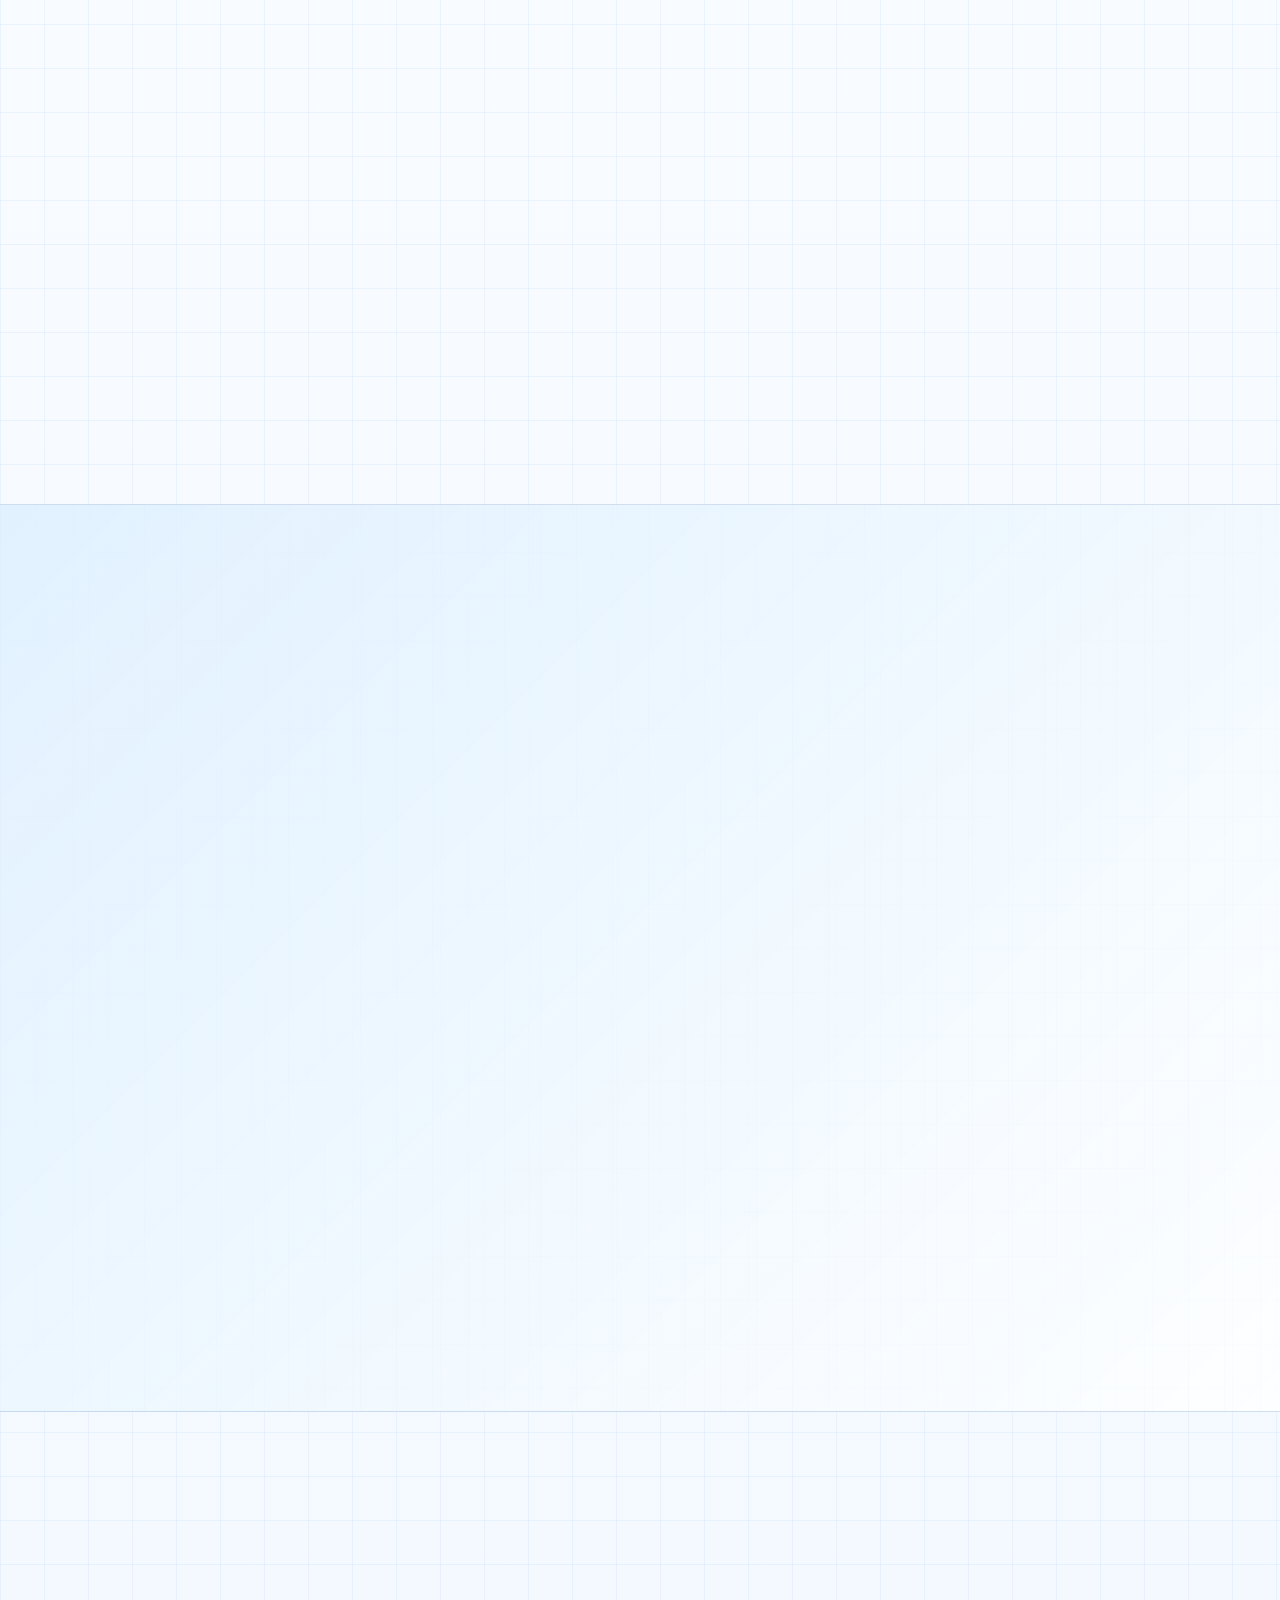
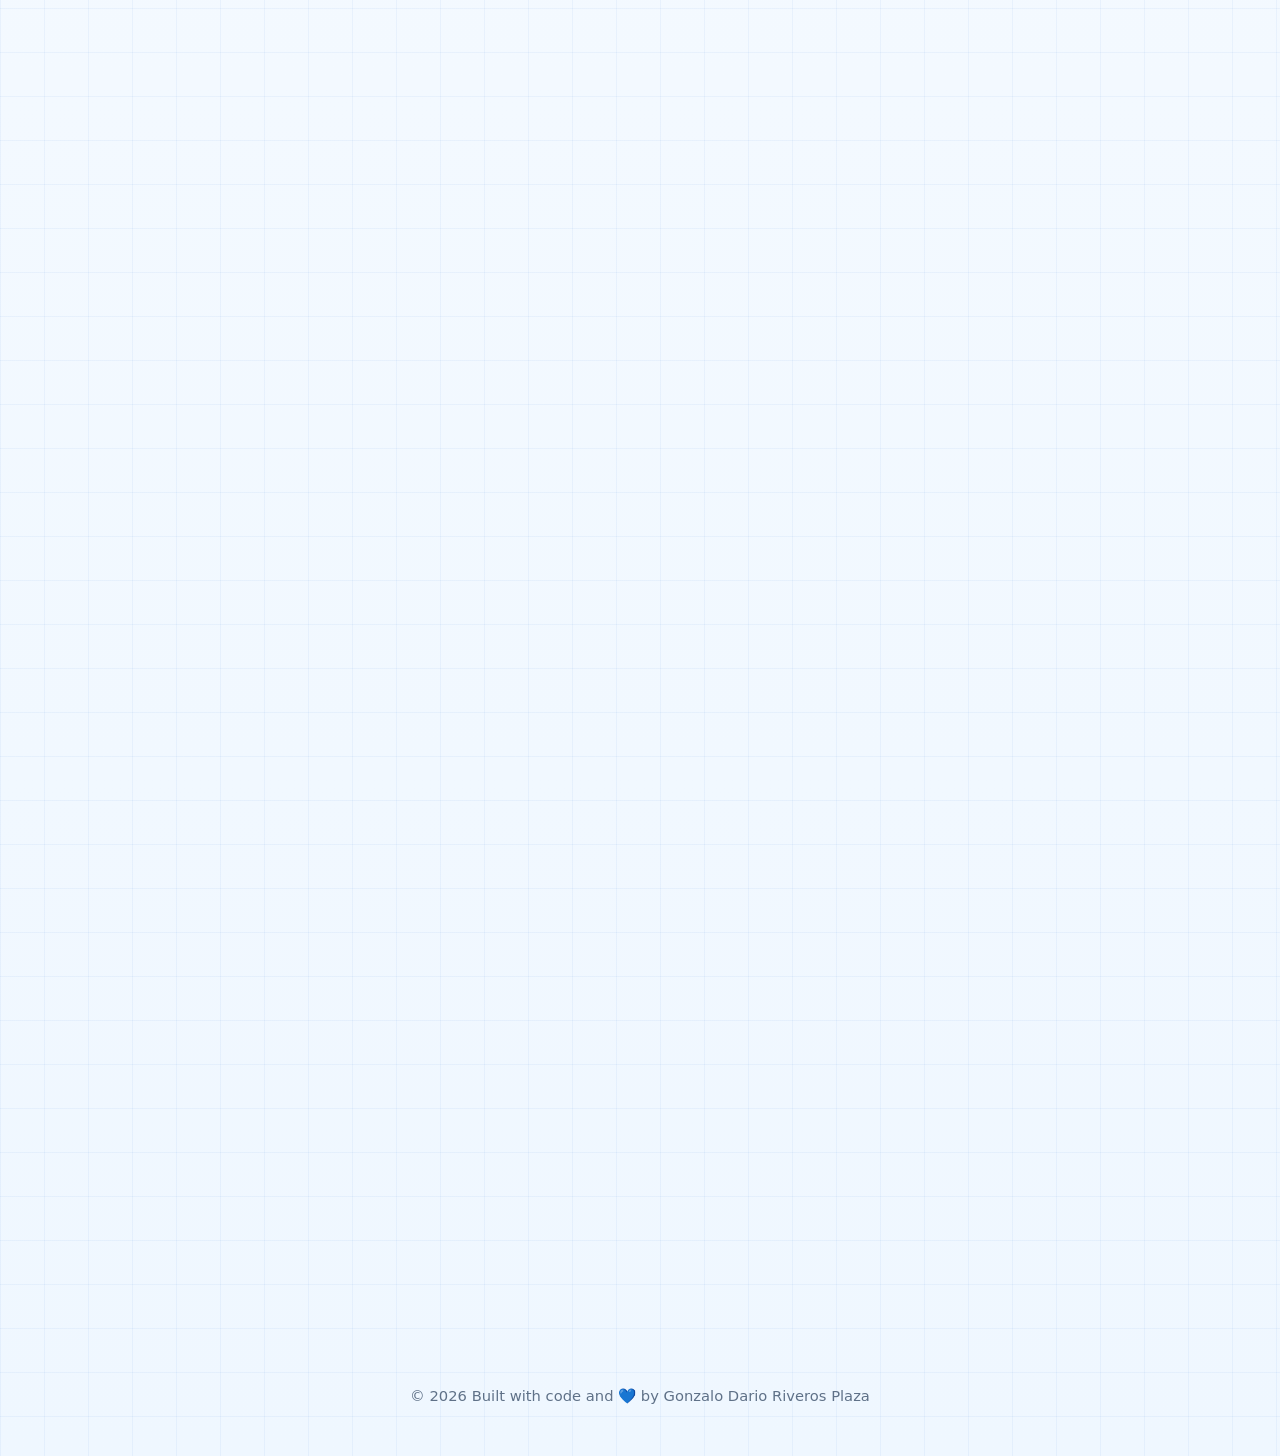
==== commit 3e1f1699: "Reordena secciones y menu, agrega CanastaMan y corrige el filtro - Orden: Portafolio, Experiencia, H" ====
--- a/en/index.html
+++ b/en/index.html
@@ -46,7 +46,7 @@
   <link rel="preload" as="image" href="../images/profile.webp" type="image/webp">
   <link rel="stylesheet" href="https://cdnjs.cloudflare.com/ajax/libs/font-awesome/6.5.2/css/all.min.css"
     referrerpolicy="no-referrer">
-  <link rel="stylesheet" href="../styles.css?v=20261126b">
+  <link rel="stylesheet" href="../styles.css?v=20261126d">
 
   <script type="application/ld+json">
   {
@@ -153,17 +153,18 @@
         "@type": "ItemList",
         "name": "Projects by Gonzalo Dario Riveros Plaza",
         "itemListOrder": "https://schema.org/ItemListUnordered",
-        "numberOfItems": 9,
+        "numberOfItems": 10,
         "itemListElement": [
           { "@type": "ListItem", "position": 1, "item": { "@type": "CreativeWork", "name": "Blue Mérida", "url": "https://bluemerida.com/", "description": "Smart city guide for Mérida, Venezuela, built as an app: local businesses, services, events and places in one place. It is an installable WebApp (PWA) published on the Play Store.", "creator": { "@id": "https://darioriverosp.netlify.app/#person" } } },
           { "@type": "ListItem", "position": 2, "item": { "@type": "CreativeWork", "name": "SLG · Dota 2", "url": "https://slgteam.netlify.app/", "description": "Performance dashboard for the Sociedad Latina del Gaming clan: rankings, recent form, records and who each player wins with, using STRATZ data.", "creator": { "@id": "https://darioriverosp.netlify.app/#person" } } },
           { "@type": "ListItem", "position": 3, "item": { "@type": "CreativeWork", "name": "Luza Canta", "url": "https://luza-canta.netlify.app/", "description": "Installable karaoke app for your phone: removes the vocals from songs so you can sing with your club.", "creator": { "@id": "https://darioriverosp.netlify.app/#person" } } },
-          { "@type": "ListItem", "position": 4, "item": { "@type": "CreativeWork", "name": "EG Solutions", "url": "https://egsolutions.net/", "description": "Corporate site for a Venezuelan engineering firm covering civil works, HVAC and facility maintenance, with a quote request form.", "creator": { "@id": "https://darioriverosp.netlify.app/#person" } } },
-          { "@type": "ListItem", "position": 5, "item": { "@type": "CreativeWork", "name": "PayJoy Support DB", "url": "https://payjoydbdario.netlify.app/", "description": "Knowledge base for L2 support: hard reset guides by brand, reply templates and escalations in a single panel.", "creator": { "@id": "https://darioriverosp.netlify.app/#person" } } },
-          { "@type": "ListItem", "position": 6, "item": { "@type": "CreativeWork", "name": "Chat Line Guide", "url": "https://www.chatlineguide.com/", "description": "Review directory with navigation by category and city, an integrated blog and downloadable resources.", "creator": { "@id": "https://darioriverosp.netlify.app/#person" } } },
-          { "@type": "ListItem", "position": 7, "item": { "@type": "CreativeWork", "name": "Insecta & Reptilia", "url": "https://insectareptilia.netlify.app/", "description": "Catalog for a reptile breeder in Venezuela and Colombia: each animal listed with code, sex, weight and hatch date, with orders via WhatsApp.", "creator": { "@id": "https://darioriverosp.netlify.app/#person" } } },
-          { "@type": "ListItem", "position": 8, "item": { "@type": "CreativeWork", "name": "Elite Villagers", "url": "https://elitevillagers.netlify.app/", "description": "Recruitment landing page for a content creator agency, with an application form.", "creator": { "@id": "https://darioriverosp.netlify.app/#person" } } },
-          { "@type": "ListItem", "position": 9, "item": { "@type": "CreativeWork", "name": "Oriana", "url": "https://orianagirlfriend.netlify.app/", "description": "Single-page interactive web experience: synced audio, scroll animations and micro-interactions.", "creator": { "@id": "https://darioriverosp.netlify.app/#person" } } }
+          { "@type": "ListItem", "position": 4, "item": { "@type": "VideoGame", "name": "CanastaMan", "url": "https://darioriverosp.itch.io/canastaman", "description": "Incremental basketball game: shoot hoops, buy upgrades and get scouted from the neighborhood court all the way to the Legends League. Plays in the browser.", "gamePlatform": "Web browser", "genre": "Sports", "creator": { "@id": "https://darioriverosp.netlify.app/#person" } } },
+          { "@type": "ListItem", "position": 5, "item": { "@type": "CreativeWork", "name": "EG Solutions", "url": "https://egsolutions.net/", "description": "Corporate site for a Venezuelan engineering firm covering civil works, HVAC and facility maintenance, with a quote request form.", "creator": { "@id": "https://darioriverosp.netlify.app/#person" } } },
+          { "@type": "ListItem", "position": 6, "item": { "@type": "CreativeWork", "name": "PayJoy Support DB", "url": "https://payjoydbdario.netlify.app/", "description": "Knowledge base for L2 support: hard reset guides by brand, reply templates and escalations in a single panel.", "creator": { "@id": "https://darioriverosp.netlify.app/#person" } } },
+          { "@type": "ListItem", "position": 7, "item": { "@type": "CreativeWork", "name": "Chat Line Guide", "url": "https://www.chatlineguide.com/", "description": "Review directory with navigation by category and city, an integrated blog and downloadable resources.", "creator": { "@id": "https://darioriverosp.netlify.app/#person" } } },
+          { "@type": "ListItem", "position": 8, "item": { "@type": "CreativeWork", "name": "Insecta & Reptilia", "url": "https://insectareptilia.netlify.app/", "description": "Catalog for a reptile breeder in Venezuela and Colombia: each animal listed with code, sex, weight and hatch date, with orders via WhatsApp.", "creator": { "@id": "https://darioriverosp.netlify.app/#person" } } },
+          { "@type": "ListItem", "position": 9, "item": { "@type": "CreativeWork", "name": "Elite Villagers", "url": "https://elitevillagers.netlify.app/", "description": "Recruitment landing page for a content creator agency, with an application form.", "creator": { "@id": "https://darioriverosp.netlify.app/#person" } } },
+          { "@type": "ListItem", "position": 10, "item": { "@type": "CreativeWork", "name": "Oriana", "url": "https://orianagirlfriend.netlify.app/", "description": "Single-page interactive web experience: synced audio, scroll animations and micro-interactions.", "creator": { "@id": "https://darioriverosp.netlify.app/#person" } } }
         ]
       }
     ]
@@ -190,13 +191,13 @@
       </button>
 
       <div class="nav-links" id="navLinks">
+        <a href="#portfolio">Portfolio</a>
+        <a href="#experience">Experience</a>
+        <a href="#skills">Skills</a>
         <a href="#about">About</a>
-        <a href="#skills">Skills</a>
-        <a href="#experience">Experience</a>
         <a href="#certifications">Certifications</a>
-        <a href="#portfolio">Portfolio</a>
         <a href="#reviews">Reviews</a>
-        <a href="#contact">Contact</a>
+        <a href="#contact" class="nav-cta">Contact</a>
         <a class="lang-switch" href="../" hreflang="es" lang="es" aria-label="Ver en español"><span class="lang-now" aria-hidden="true">EN</span><span class="lang-to">ES</span></a>
       </div>
     </nav>
@@ -261,109 +262,171 @@
       </div>
     </section>
 
-    <section class="section section-band" id="about">
+    <section class="section section-band" id="portfolio">
       <div class="container">
-        <div class="section-heading" data-reveal>
-          <span class="kicker">About me</span>
-          <h2>I like solving problems where support, data and the web meet.</h2>
-        </div>
-
-        <div class="about-grid">
-          <div class="story" data-reveal>
-            <p>
-              My name is <strong>Gonzalo Dario Riveros Plaza</strong>. I go by <strong>Gonzalo Riveros</strong>, though for years I worked as <strong>Dario Riveros</strong> — same person. So if you got here searching for either name, you are in the right place.
-            </p>
-            <p>
-              I have a background in <strong>Computer Engineering</strong> and <strong>Business Administration</strong>. That mix lets me move between the technical and the operational side: I understand the problem, remove the friction and leave behind processes the team can actually use without endless hand-holding.
-            </p>
-            <p>
-              In my recent work with <strong>PayJoy</strong> I handled technical support at scale, workflow automation, ticket analysis, advanced Excel dashboards and coordination between operations and engineering.
-            </p>
-            <p>
-              On top of that, I have spent several years working with WordPress, SEO, ecommerce, customer service, digital content and account management for international clients.
-            </p>
+        <div class="portfolio-top" data-reveal>
+          <div class="section-heading" style="margin-bottom: 0">
+            <span class="kicker">Portfolio · WordPress, ecommerce and dashboards</span>
+            <h2>Projects that show how I work.</h2>
+            <p>Websites, dashboards, automations and mobile products shipped to real users.</p>
           </div>
 
-          <aside class="info-panel" data-reveal aria-label="Basic information">
-            <div class="info-row">
-              <span>Age</span>
-              <span>32 years old</span>
-            </div>
-            <div class="info-row">
-              <span>Email</span>
-              <a href="mailto:darioriveros19@gmail.com">darioriveros19@gmail.com</a>
-            </div>
-            <div class="info-row">
-              <span>Location</span>
-              <span>Merida, Venezuela</span>
-            </div>
-            <div class="info-row">
-              <span>Languages</span>
-              <span>Spanish (native), English A2</span>
-            </div>
-            <div class="info-row">
-              <span>English</span>
-              <a href="https://cert.efset.org/E7sRt2" target="_blank" rel="noopener">EF SET A2 Certificate</a>
-            </div>
-          </aside>
+          <div class="filter-bar" role="group" aria-label="Filtrar portafolio">
+            <button class="filter-btn is-active" type="button" data-filter="all" aria-pressed="true">All</button>
+            <button class="filter-btn" type="button" data-filter="web" aria-pressed="false">Web</button>
+            <button class="filter-btn" type="button" data-filter="dashboard" aria-pressed="false">Dashboards</button>
+            <button class="filter-btn" type="button" data-filter="mobile" aria-pressed="false">Mobile</button>
+            <button class="filter-btn" type="button" data-filter="game" aria-pressed="false">Games</button>
+            <button class="filter-btn" type="button" data-filter="special" aria-pressed="false">Special</button>
+          </div>
+        </div>
+
+        <div class="project-grid" id="portfolioGrid">
+          <article class="project-card project-featured" data-category="mobile" data-reveal>
+            <a class="project-thumb" href="https://bluemerida.com/" target="_blank" rel="noopener" tabindex="-1" aria-hidden="true">
+              <img class="project-media" src="../images/bluemerida.webp" alt="Blue Mérida home screen with events, promotions and categories" width="800" height="450"
+                loading="lazy" decoding="async">
+            </a>
+            <div class="project-body">
+              <div class="project-meta"><span class="badge badge-featured">Featured project</span><span class="badge" style="--badge-bg: #dff0ff; --badge-ink: #0057c2">Mobile</span></div>
+              <h3>Blue Mérida</h3>
+              <p>Smart city guide for Mérida, Venezuela, built as an app: local businesses, services, events and places in one place. It is an installable WebApp (PWA) published on the Play Store.</p>
+              <ul class="project-points"><li>Business directory by category with an interactive map</li><li>Up-to-date events and promotions, with saved favorites</li><li>Paid plans so local businesses can be listed</li></ul>
+              <div class="tags"><span>React</span><span>Supabase</span><span>Lovable</span><span>PWA</span><span>Play Store</span></div>
+              <a class="project-link" href="https://bluemerida.com/" target="_blank" rel="noopener">View Blue Mérida</a>
+            </div>
+          </article>
+
+          <article class="project-card" data-category="dashboard" data-reveal>
+            <a class="project-thumb" href="https://slgteam.netlify.app/" target="_blank" rel="noopener" tabindex="-1" aria-hidden="true">
+              <img class="project-media" src="../images/slg.webp" alt="Preview of SLG · Dota 2" width="800" height="450"
+                loading="lazy" decoding="async">
+            </a>
+            <div class="project-body">
+              <span class="badge" style="--badge-bg: #eee8ff; --badge-ink: #513cc4">Dashboards</span>
+              <h3>SLG · Dota 2</h3>
+              <p>Performance dashboard for the Sociedad Latina del Gaming clan: rankings, recent form, records and who each player wins with, using STRATZ data.</p>
+              <div class="tags"><span>Astro</span><span>API STRATZ</span><span>JavaScript</span></div>
+              <a class="project-link" href="https://slgteam.netlify.app/" target="_blank" rel="noopener">View project</a>
+            </div>
+          </article>
+
+          <article class="project-card" data-category="mobile" data-reveal>
+            <a class="project-thumb" href="https://luza-canta.netlify.app/" target="_blank" rel="noopener" tabindex="-1" aria-hidden="true">
+              <img class="project-media" src="../images/luzacanta.webp" alt="Preview of Luza Canta" width="800" height="450"
+                loading="lazy" decoding="async">
+            </a>
+            <div class="project-body">
+              <span class="badge" style="--badge-bg: #dff0ff; --badge-ink: #0057c2">Mobile</span>
+              <h3>Luza Canta</h3>
+              <p>Installable karaoke app for your phone: removes the vocals from songs so you can sing with your club.</p>
+              <div class="tags"><span>Astro</span><span>PWA</span><span>Audio web</span></div>
+              <a class="project-link" href="https://luza-canta.netlify.app/" target="_blank" rel="noopener">View project</a>
+            </div>
+          </article>
+
+          <article class="project-card" data-category="game" data-reveal>
+            <a class="project-thumb" href="https://darioriverosp.itch.io/canastaman" target="_blank" rel="noopener" tabindex="-1" aria-hidden="true">
+              <img class="project-media" src="../images/canastaman.webp" alt="CanastaMan match on the Halcones court" width="800" height="450"
+                loading="lazy" decoding="async">
+            </a>
+            <div class="project-body">
+              <span class="badge" style="--badge-bg: #fff0e0; --badge-ink: #b4530a">Video game</span>
+              <h3>CanastaMan</h3>
+              <p>Incremental basketball game: shoot hoops, buy upgrades and get scouted from the neighborhood court all the way to the Legends League. Plays in the browser.</p>
+              <div class="tags"><span>HTML5</span><span>JavaScript</span><span>itch.io</span></div>
+              <a class="project-link" href="https://darioriverosp.itch.io/canastaman" target="_blank" rel="noopener">Play on itch.io</a>
+            </div>
+          </article>
+
+          <article class="project-card" data-category="web" data-reveal>
+            <a class="project-thumb" href="https://egsolutions.net/" target="_blank" rel="noopener" tabindex="-1" aria-hidden="true">
+              <img class="project-media" src="../images/egsolutions.webp" alt="Preview of EG Solutions" width="800" height="450"
+                loading="lazy" decoding="async">
+            </a>
+            <div class="project-body">
+              <span class="badge">Web development</span>
+              <h3>EG Solutions</h3>
+              <p>Corporate site for a Venezuelan engineering firm covering civil works, HVAC and facility maintenance, with a quote request form.</p>
+              <div class="tags"><span>HTML</span><span>CSS</span><span>JavaScript</span><span>SEO</span></div>
+              <a class="project-link" href="https://egsolutions.net/" target="_blank" rel="noopener">View project</a>
+            </div>
+          </article>
+
+          <article class="project-card" data-category="dashboard" data-reveal>
+            <a class="project-thumb" href="https://payjoydbdario.netlify.app/" target="_blank" rel="noopener" tabindex="-1" aria-hidden="true">
+              <img class="project-media" src="../images/payjoydb.webp" alt="Preview of PayJoy Support DB" width="800" height="450"
+                loading="lazy" decoding="async">
+            </a>
+            <div class="project-body">
+              <span class="badge" style="--badge-bg: #eee8ff; --badge-ink: #513cc4">Dashboards</span>
+              <h3>PayJoy Support DB</h3>
+              <p>Knowledge base for L2 support: hard reset guides by brand, reply templates and escalations in a single panel.</p>
+              <div class="tags"><span>HTML</span><span>CSS</span><span>JavaScript</span></div>
+              <a class="project-link" href="https://payjoydbdario.netlify.app/" target="_blank" rel="noopener">View project</a>
+            </div>
+          </article>
+
+          <article class="project-card" data-category="web" data-reveal>
+            <a class="project-thumb" href="https://www.chatlineguide.com/" target="_blank" rel="noopener" tabindex="-1" aria-hidden="true">
+              <img class="project-media" src="../images/chatlineguide.webp" alt="Preview of Chat Line Guide" width="800" height="450"
+                loading="lazy" decoding="async">
+            </a>
+            <div class="project-body">
+              <span class="badge">Web development</span>
+              <h3>Chat Line Guide</h3>
+              <p>Review directory with navigation by category and city, an integrated blog and downloadable resources.</p>
+              <div class="tags"><span>WordPress</span><span>PHP</span><span>MySQL</span></div>
+              <a class="project-link" href="https://www.chatlineguide.com/" target="_blank" rel="noopener">View project</a>
+            </div>
+          </article>
+
+          <article class="project-card" data-category="web" data-reveal>
+            <a class="project-thumb" href="https://insectareptilia.netlify.app/" target="_blank" rel="noopener" tabindex="-1" aria-hidden="true">
+              <img class="project-media" src="../images/insecta.webp" alt="Preview of Insecta &amp; Reptilia" width="800" height="450"
+                loading="lazy" decoding="async">
+            </a>
+            <div class="project-body">
+              <span class="badge">Web development</span>
+              <h3>Insecta &amp; Reptilia</h3>
+              <p>Catalog for a reptile breeder in Venezuela and Colombia: each animal listed with code, sex, weight and hatch date, with orders via WhatsApp.</p>
+              <div class="tags"><span>HTML</span><span>CSS</span><span>JavaScript</span></div>
+              <a class="project-link" href="https://insectareptilia.netlify.app/" target="_blank" rel="noopener">View project</a>
+            </div>
+          </article>
+
+          <article class="project-card" data-category="web" data-reveal>
+            <a class="project-thumb" href="https://elitevillagers.netlify.app/" target="_blank" rel="noopener" tabindex="-1" aria-hidden="true">
+              <img class="project-media" src="../images/elitevillagers.webp" alt="Preview of Elite Villagers" width="800" height="450"
+                loading="lazy" decoding="async">
+            </a>
+            <div class="project-body">
+              <span class="badge">Web development</span>
+              <h3>Elite Villagers</h3>
+              <p>Recruitment landing page for a content creator agency, with an application form.</p>
+              <div class="tags"><span>HTML</span><span>CSS</span><span>JavaScript</span></div>
+              <a class="project-link" href="https://elitevillagers.netlify.app/" target="_blank" rel="noopener">View project</a>
+            </div>
+          </article>
+
+          <article class="project-card" data-category="special" data-reveal>
+            <a class="project-thumb" href="https://orianagirlfriend.netlify.app/" target="_blank" rel="noopener" tabindex="-1" aria-hidden="true">
+              <img class="project-media" src="../images/oriana.webp" alt="Preview of Oriana" width="800" height="450"
+                loading="lazy" decoding="async">
+            </a>
+            <div class="project-body">
+              <span class="badge" style="--badge-bg: #ffe8ed; --badge-ink: #b8325d">Special</span>
+              <h3>Oriana</h3>
+              <p>Single-page interactive web experience: synced audio, scroll animations and micro-interactions.</p>
+              <div class="tags"><span>HTML</span><span>CSS</span><span>JavaScript</span></div>
+              <a class="project-link" href="https://orianagirlfriend.netlify.app/" target="_blank" rel="noopener">View project</a>
+            </div>
+          </article>
         </div>
       </div>
     </section>
 
-    <section class="section" id="skills">
-      <div class="container">
-        <div class="section-heading center" data-reveal>
-          <span class="kicker">Skills · IT support, automation and web development</span>
-          <h2>Areas where I can step in fast and add value without noise.</h2>
-          <p>Support, automation, web and operational marketing — focused on solving, measuring and improving.</p>
-        </div>
-
-        <div class="focus-grid">
-          <article class="skill-card" style="--accent: var(--blue-700)" data-reveal>
-            <i class="fa-solid fa-gauge-high skill-icon" aria-hidden="true"></i>
-            <strong>Dashboard automation</strong>
-            <span>Advanced Excel, operational metrics, ticket tracking and actionable reporting.</span>
-          </article>
-          <article class="skill-card" style="--accent: var(--cyan)" data-reveal>
-            <i class="fa-solid fa-code skill-icon" aria-hidden="true"></i>
-            <strong>Front-end JS</strong>
-            <span>HTML, modern CSS, JavaScript, Astro, Tailwind and fast static sites on Netlify.</span>
-          </article>
-          <article class="skill-card" style="--accent: var(--green)" data-reveal>
-            <i class="fa-solid fa-headset skill-icon" aria-hidden="true"></i>
-            <strong>L2 Technical Support</strong>
-            <span>Zendesk, diagnostics, escalations, SLAs, KPIs and cross-team communication.</span>
-          </article>
-          <article class="skill-card" style="--accent: var(--gold)" data-reveal>
-            <i class="fa-solid fa-chart-simple skill-icon" aria-hidden="true"></i>
-            <strong>Data analytics</strong>
-            <span>Trend reading, data cleaning and decisions grounded in data.</span>
-          </article>
-          <article class="skill-card" style="--accent: var(--coral)" data-reveal>
-            <i class="fa-solid fa-handshake-angle skill-icon" aria-hidden="true"></i>
-            <strong>Customer success</strong>
-            <span>Omnichannel service, chat, email, follow-up and shorter response times.</span>
-          </article>
-          <article class="skill-card" style="--accent: var(--blue-500)" data-reveal>
-            <i class="fa-brands fa-wordpress-simple skill-icon" aria-hidden="true"></i>
-            <strong>WordPress &amp; CMS</strong>
-            <span>Self-managed sites, maintenance, plugins, content and performance work.</span>
-          </article>
-          <article class="skill-card" style="--accent: var(--violet)" data-reveal>
-            <i class="fa-solid fa-magnifying-glass-chart skill-icon" aria-hidden="true"></i>
-            <strong>SEO &amp; marketing</strong>
-            <span>On-page SEO, content, campaigns, social media and reporting for organic growth.</span>
-          </article>
-          <article class="skill-card" style="--accent: var(--green)" data-reveal>
-            <i class="fa-solid fa-store skill-icon" aria-hidden="true"></i>
-            <strong>Ecommerce</strong>
-            <span>WooCommerce, Prestashop, marketplaces, catalog, orders and after-sales support.</span>
-          </article>
-        </div>
-      </div>
-    </section>
-
-    <section class="section section-band" id="experience">
+    <section class="section" id="experience">
       <div class="container">
         <div class="section-heading" data-reveal>
           <span class="kicker">Experience in technical support and remote operations</span>
@@ -513,7 +576,109 @@
       </div>
     </section>
 
-    <section class="section" id="certifications">
+    <section class="section section-band" id="skills">
+      <div class="container">
+        <div class="section-heading center" data-reveal>
+          <span class="kicker">Skills · IT support, automation and web development</span>
+          <h2>Areas where I can step in fast and add value without noise.</h2>
+          <p>Support, automation, web and operational marketing — focused on solving, measuring and improving.</p>
+        </div>
+
+        <div class="focus-grid">
+          <article class="skill-card" style="--accent: var(--blue-700)" data-reveal>
+            <i class="fa-solid fa-gauge-high skill-icon" aria-hidden="true"></i>
+            <strong>Dashboard automation</strong>
+            <span>Advanced Excel, operational metrics, ticket tracking and actionable reporting.</span>
+          </article>
+          <article class="skill-card" style="--accent: var(--cyan)" data-reveal>
+            <i class="fa-solid fa-code skill-icon" aria-hidden="true"></i>
+            <strong>Front-end JS</strong>
+            <span>HTML, modern CSS, JavaScript, Astro, Tailwind and fast static sites on Netlify.</span>
+          </article>
+          <article class="skill-card" style="--accent: var(--green)" data-reveal>
+            <i class="fa-solid fa-headset skill-icon" aria-hidden="true"></i>
+            <strong>L2 Technical Support</strong>
+            <span>Zendesk, diagnostics, escalations, SLAs, KPIs and cross-team communication.</span>
+          </article>
+          <article class="skill-card" style="--accent: var(--gold)" data-reveal>
+            <i class="fa-solid fa-chart-simple skill-icon" aria-hidden="true"></i>
+            <strong>Data analytics</strong>
+            <span>Trend reading, data cleaning and decisions grounded in data.</span>
+          </article>
+          <article class="skill-card" style="--accent: var(--coral)" data-reveal>
+            <i class="fa-solid fa-handshake-angle skill-icon" aria-hidden="true"></i>
+            <strong>Customer success</strong>
+            <span>Omnichannel service, chat, email, follow-up and shorter response times.</span>
+          </article>
+          <article class="skill-card" style="--accent: var(--blue-500)" data-reveal>
+            <i class="fa-brands fa-wordpress-simple skill-icon" aria-hidden="true"></i>
+            <strong>WordPress &amp; CMS</strong>
+            <span>Self-managed sites, maintenance, plugins, content and performance work.</span>
+          </article>
+          <article class="skill-card" style="--accent: var(--violet)" data-reveal>
+            <i class="fa-solid fa-magnifying-glass-chart skill-icon" aria-hidden="true"></i>
+            <strong>SEO &amp; marketing</strong>
+            <span>On-page SEO, content, campaigns, social media and reporting for organic growth.</span>
+          </article>
+          <article class="skill-card" style="--accent: var(--green)" data-reveal>
+            <i class="fa-solid fa-store skill-icon" aria-hidden="true"></i>
+            <strong>Ecommerce</strong>
+            <span>WooCommerce, Prestashop, marketplaces, catalog, orders and after-sales support.</span>
+          </article>
+        </div>
+      </div>
+    </section>
+
+    <section class="section" id="about">
+      <div class="container">
+        <div class="section-heading" data-reveal>
+          <span class="kicker">About me</span>
+          <h2>I like solving problems where support, data and the web meet.</h2>
+        </div>
+
+        <div class="about-grid">
+          <div class="story" data-reveal>
+            <p>
+              My name is <strong>Gonzalo Dario Riveros Plaza</strong>. I go by <strong>Gonzalo Riveros</strong>, though for years I worked as <strong>Dario Riveros</strong> — same person. So if you got here searching for either name, you are in the right place.
+            </p>
+            <p>
+              I have a background in <strong>Computer Engineering</strong> and <strong>Business Administration</strong>. That mix lets me move between the technical and the operational side: I understand the problem, remove the friction and leave behind processes the team can actually use without endless hand-holding.
+            </p>
+            <p>
+              In my recent work with <strong>PayJoy</strong> I handled technical support at scale, workflow automation, ticket analysis, advanced Excel dashboards and coordination between operations and engineering.
+            </p>
+            <p>
+              On top of that, I have spent several years working with WordPress, SEO, ecommerce, customer service, digital content and account management for international clients.
+            </p>
+          </div>
+
+          <aside class="info-panel" data-reveal aria-label="Basic information">
+            <div class="info-row">
+              <span>Age</span>
+              <span>32 years old</span>
+            </div>
+            <div class="info-row">
+              <span>Email</span>
+              <a href="mailto:darioriveros19@gmail.com">darioriveros19@gmail.com</a>
+            </div>
+            <div class="info-row">
+              <span>Location</span>
+              <span>Merida, Venezuela</span>
+            </div>
+            <div class="info-row">
+              <span>Languages</span>
+              <span>Spanish (native), English A2</span>
+            </div>
+            <div class="info-row">
+              <span>English</span>
+              <a href="https://cert.efset.org/E7sRt2" target="_blank" rel="noopener">EF SET A2 Certificate</a>
+            </div>
+          </aside>
+        </div>
+      </div>
+    </section>
+
+    <section class="section section-band" id="certifications">
       <div class="container">
         <div class="section-heading center" data-reveal>
           <span class="kicker">Certifications in web development, marketing and data</span>
@@ -563,155 +728,6 @@
         <div class="hero-actions" style="justify-content: center; margin-top: 1.4rem" data-reveal>
           <a class="button button-ghost" href="https://platzi.com/p/darioriverosp/" target="_blank" rel="noopener"><i
               class="fa-solid fa-certificate icon" aria-hidden="true"></i>View full Platzi profile</a>
-        </div>
-      </div>
-    </section>
-
-    <section class="section section-band" id="portfolio">
-      <div class="container">
-        <div class="portfolio-top" data-reveal>
-          <div class="section-heading" style="margin-bottom: 0">
-            <span class="kicker">Portfolio · WordPress, ecommerce and dashboards</span>
-            <h2>Projects that show how I work.</h2>
-            <p>Websites, dashboards, automations and mobile products shipped to real users.</p>
-          </div>
-
-          <div class="filter-bar" role="group" aria-label="Filtrar portafolio">
-            <button class="filter-btn is-active" type="button" data-filter="all" aria-pressed="true">All</button>
-            <button class="filter-btn" type="button" data-filter="web" aria-pressed="false">Web</button>
-            <button class="filter-btn" type="button" data-filter="dashboard" aria-pressed="false">Dashboards</button>
-            <button class="filter-btn" type="button" data-filter="mobile" aria-pressed="false">Mobile</button>
-            <button class="filter-btn" type="button" data-filter="special" aria-pressed="false">Special</button>
-          </div>
-        </div>
-
-        <div class="project-grid" id="portfolioGrid">
-          <article class="project-card project-featured" data-category="mobile" data-reveal>
-            <a class="project-thumb" href="https://bluemerida.com/" target="_blank" rel="noopener" tabindex="-1" aria-hidden="true">
-              <img class="project-media" src="../images/bluemerida.webp" alt="Blue Mérida home screen with events, promotions and categories" width="800" height="450"
-                loading="lazy" decoding="async">
-            </a>
-            <div class="project-body">
-              <div class="project-meta"><span class="badge badge-featured">Featured project</span><span class="badge" style="--badge-bg: #dff0ff; --badge-ink: #0057c2">Mobile</span></div>
-              <h3>Blue Mérida</h3>
-              <p>Smart city guide for Mérida, Venezuela, built as an app: local businesses, services, events and places in one place. It is an installable WebApp (PWA) published on the Play Store.</p>
-              <ul class="project-points"><li>Business directory by category with an interactive map</li><li>Up-to-date events and promotions, with saved favorites</li><li>Paid plans so local businesses can be listed</li></ul>
-              <div class="tags"><span>React</span><span>Supabase</span><span>Lovable</span><span>PWA</span><span>Play Store</span></div>
-              <a class="project-link" href="https://bluemerida.com/" target="_blank" rel="noopener">View Blue Mérida</a>
-            </div>
-          </article>
-
-          <article class="project-card" data-category="dashboard" data-reveal>
-            <a class="project-thumb" href="https://slgteam.netlify.app/" target="_blank" rel="noopener" tabindex="-1" aria-hidden="true">
-              <img class="project-media" src="../images/slg.webp" alt="Preview of SLG · Dota 2" width="800" height="450"
-                loading="lazy" decoding="async">
-            </a>
-            <div class="project-body">
-              <span class="badge" style="--badge-bg: #eee8ff; --badge-ink: #513cc4">Dashboards</span>
-              <h3>SLG · Dota 2</h3>
-              <p>Performance dashboard for the Sociedad Latina del Gaming clan: rankings, recent form, records and who each player wins with, using STRATZ data.</p>
-              <div class="tags"><span>Astro</span><span>API STRATZ</span><span>JavaScript</span></div>
-              <a class="project-link" href="https://slgteam.netlify.app/" target="_blank" rel="noopener">View project</a>
-            </div>
-          </article>
-
-          <article class="project-card" data-category="mobile" data-reveal>
-            <a class="project-thumb" href="https://luza-canta.netlify.app/" target="_blank" rel="noopener" tabindex="-1" aria-hidden="true">
-              <img class="project-media" src="../images/luzacanta.webp" alt="Preview of Luza Canta" width="800" height="450"
-                loading="lazy" decoding="async">
-            </a>
-            <div class="project-body">
-              <span class="badge" style="--badge-bg: #dff0ff; --badge-ink: #0057c2">Mobile</span>
-              <h3>Luza Canta</h3>
-              <p>Installable karaoke app for your phone: removes the vocals from songs so you can sing with your club.</p>
-              <div class="tags"><span>Astro</span><span>PWA</span><span>Audio web</span></div>
-              <a class="project-link" href="https://luza-canta.netlify.app/" target="_blank" rel="noopener">View project</a>
-            </div>
-          </article>
-
-          <article class="project-card" data-category="web" data-reveal>
-            <a class="project-thumb" href="https://egsolutions.net/" target="_blank" rel="noopener" tabindex="-1" aria-hidden="true">
-              <img class="project-media" src="../images/egsolutions.webp" alt="Preview of EG Solutions" width="800" height="450"
-                loading="lazy" decoding="async">
-            </a>
-            <div class="project-body">
-              <span class="badge">Web development</span>
-              <h3>EG Solutions</h3>
-              <p>Corporate site for a Venezuelan engineering firm covering civil works, HVAC and facility maintenance, with a quote request form.</p>
-              <div class="tags"><span>HTML</span><span>CSS</span><span>JavaScript</span><span>SEO</span></div>
-              <a class="project-link" href="https://egsolutions.net/" target="_blank" rel="noopener">View project</a>
-            </div>
-          </article>
-
-          <article class="project-card" data-category="dashboard" data-reveal>
-            <a class="project-thumb" href="https://payjoydbdario.netlify.app/" target="_blank" rel="noopener" tabindex="-1" aria-hidden="true">
-              <img class="project-media" src="../images/payjoydb.webp" alt="Preview of PayJoy Support DB" width="800" height="450"
-                loading="lazy" decoding="async">
-            </a>
-            <div class="project-body">
-              <span class="badge" style="--badge-bg: #eee8ff; --badge-ink: #513cc4">Dashboards</span>
-              <h3>PayJoy Support DB</h3>
-              <p>Knowledge base for L2 support: hard reset guides by brand, reply templates and escalations in a single panel.</p>
-              <div class="tags"><span>HTML</span><span>CSS</span><span>JavaScript</span></div>
-              <a class="project-link" href="https://payjoydbdario.netlify.app/" target="_blank" rel="noopener">View project</a>
-            </div>
-          </article>
-
-          <article class="project-card" data-category="web" data-reveal>
-            <a class="project-thumb" href="https://www.chatlineguide.com/" target="_blank" rel="noopener" tabindex="-1" aria-hidden="true">
-              <img class="project-media" src="../images/chatlineguide.webp" alt="Preview of Chat Line Guide" width="800" height="450"
-                loading="lazy" decoding="async">
-            </a>
-            <div class="project-body">
-              <span class="badge">Web development</span>
-              <h3>Chat Line Guide</h3>
-              <p>Review directory with navigation by category and city, an integrated blog and downloadable resources.</p>
-              <div class="tags"><span>WordPress</span><span>PHP</span><span>MySQL</span></div>
-              <a class="project-link" href="https://www.chatlineguide.com/" target="_blank" rel="noopener">View project</a>
-            </div>
-          </article>
-
-          <article class="project-card" data-category="web" data-reveal>
-            <a class="project-thumb" href="https://insectareptilia.netlify.app/" target="_blank" rel="noopener" tabindex="-1" aria-hidden="true">
-              <img class="project-media" src="../images/insecta.webp" alt="Preview of Insecta &amp; Reptilia" width="800" height="450"
-                loading="lazy" decoding="async">
-            </a>
-            <div class="project-body">
-              <span class="badge">Web development</span>
-              <h3>Insecta &amp; Reptilia</h3>
-              <p>Catalog for a reptile breeder in Venezuela and Colombia: each animal listed with code, sex, weight and hatch date, with orders via WhatsApp.</p>
-              <div class="tags"><span>HTML</span><span>CSS</span><span>JavaScript</span></div>
-              <a class="project-link" href="https://insectareptilia.netlify.app/" target="_blank" rel="noopener">View project</a>
-            </div>
-          </article>
-
-          <article class="project-card" data-category="web" data-reveal>
-            <a class="project-thumb" href="https://elitevillagers.netlify.app/" target="_blank" rel="noopener" tabindex="-1" aria-hidden="true">
-              <img class="project-media" src="../images/elitevillagers.webp" alt="Preview of Elite Villagers" width="800" height="450"
-                loading="lazy" decoding="async">
-            </a>
-            <div class="project-body">
-              <span class="badge">Web development</span>
-              <h3>Elite Villagers</h3>
-              <p>Recruitment landing page for a content creator agency, with an application form.</p>
-              <div class="tags"><span>HTML</span><span>CSS</span><span>JavaScript</span></div>
-              <a class="project-link" href="https://elitevillagers.netlify.app/" target="_blank" rel="noopener">View project</a>
-            </div>
-          </article>
-
-          <article class="project-card" data-category="special" data-reveal>
-            <a class="project-thumb" href="https://orianagirlfriend.netlify.app/" target="_blank" rel="noopener" tabindex="-1" aria-hidden="true">
-              <img class="project-media" src="../images/oriana.webp" alt="Preview of Oriana" width="800" height="450"
-                loading="lazy" decoding="async">
-            </a>
-            <div class="project-body">
-              <span class="badge" style="--badge-bg: #ffe8ed; --badge-ink: #b8325d">Special</span>
-              <h3>Oriana</h3>
-              <p>Single-page interactive web experience: synced audio, scroll animations and micro-interactions.</p>
-              <div class="tags"><span>HTML</span><span>CSS</span><span>JavaScript</span></div>
-              <a class="project-link" href="https://orianagirlfriend.netlify.app/" target="_blank" rel="noopener">View project</a>
-            </div>
-          </article>
         </div>
       </div>
     </section>
--- a/styles.css
+++ b/styles.css
@@ -967,7 +967,8 @@
       transform: translateX(2px);
     }
 
-    .is-hidden {
+    .is-hidden,
+    .project-card.is-hidden {
       display: none;
     }
 
@@ -1525,6 +1526,35 @@
 
       .brand-name small {
         display: none;
+      }
+    }
+
+    /* ---- Contacto como botón al final del menú ---- */
+    .nav-links a.nav-cta {
+      margin-left: 0.3rem;
+      border-radius: 999px;
+      color: #fff;
+      background: linear-gradient(135deg, var(--blue-700), var(--blue-500));
+      box-shadow: 0 8px 20px rgba(11, 99, 206, 0.25);
+    }
+
+    .nav-links a.nav-cta:hover,
+    .nav-links a.nav-cta:focus-visible,
+    .nav-links a.nav-cta.is-current {
+      color: #fff;
+      background: linear-gradient(135deg, var(--blue-900), var(--blue-700));
+    }
+
+    .nav-links a.nav-cta::before,
+    .nav-links a.nav-cta::after {
+      display: none;
+    }
+
+    @media (max-width: 760px) {
+      .nav-links a.nav-cta {
+        justify-content: center;
+        margin: 0.35rem 0 0;
+        border-radius: 11px;
       }
     }
 
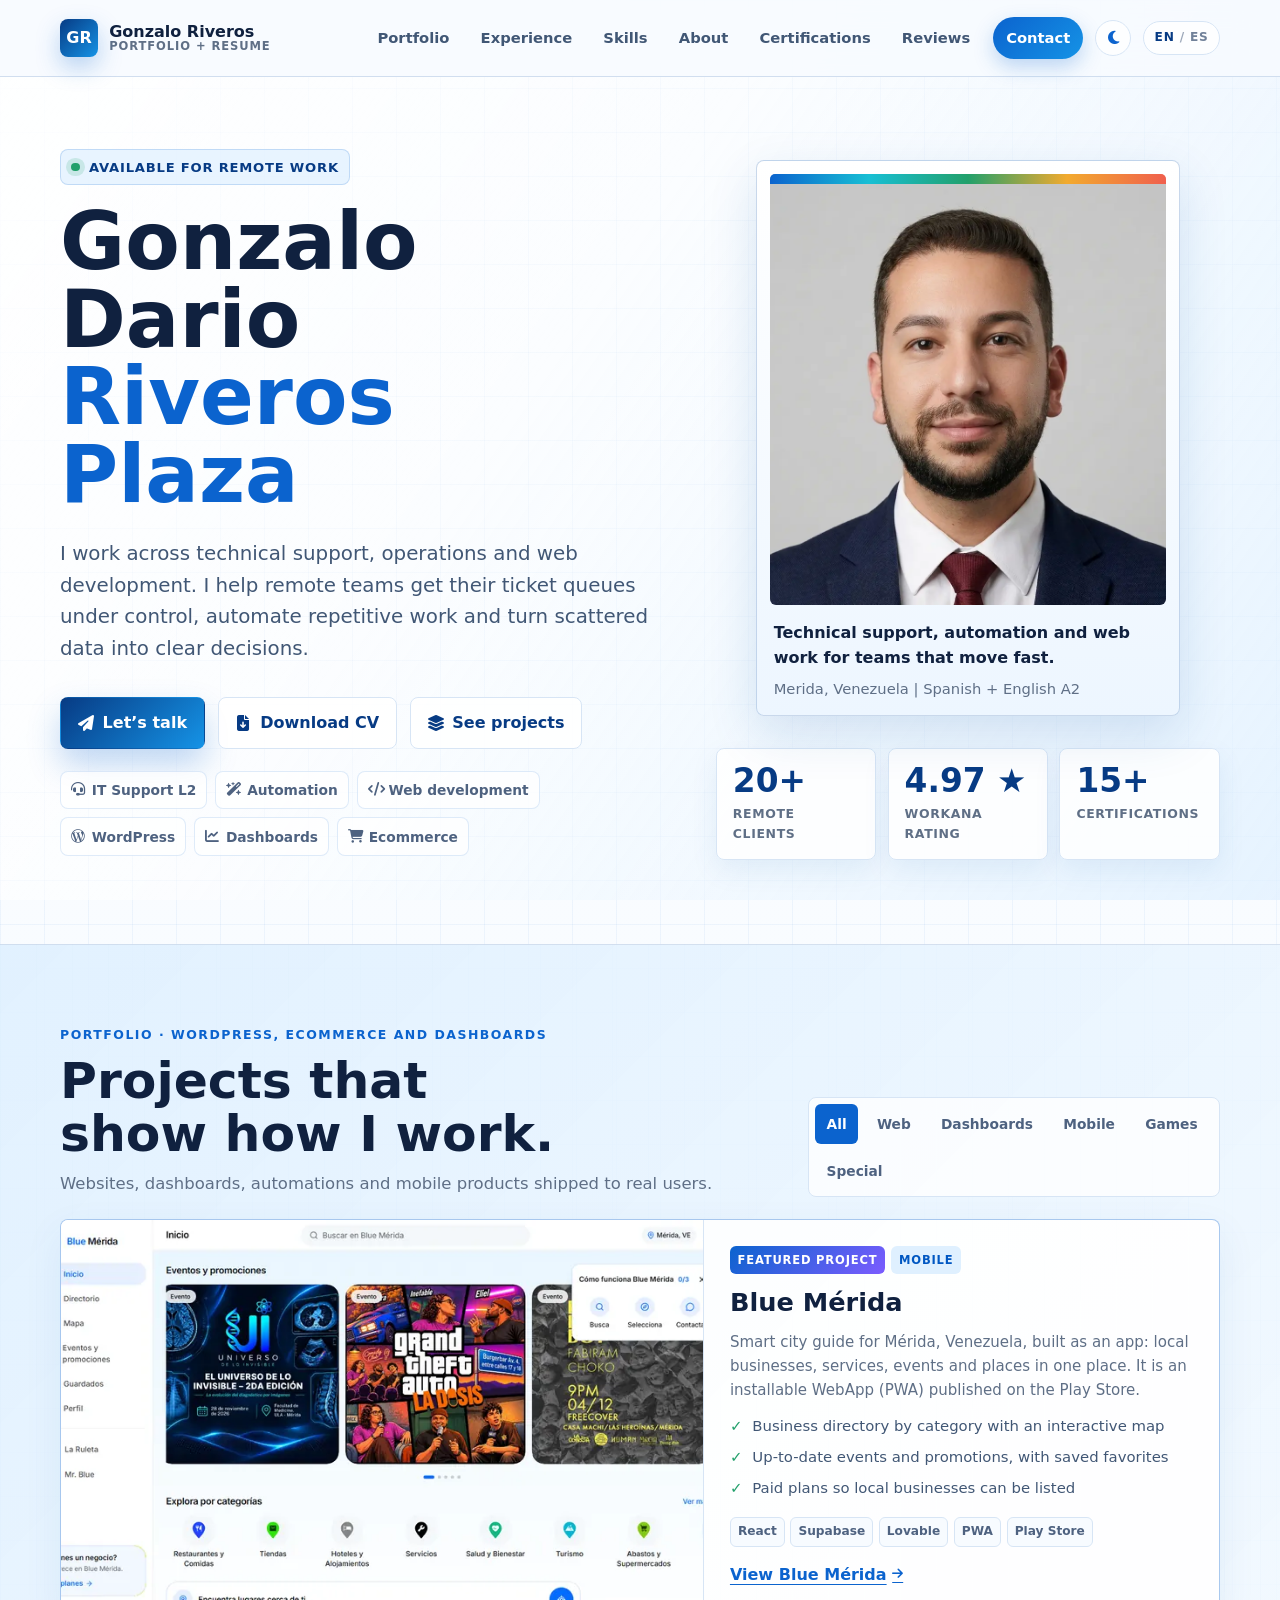
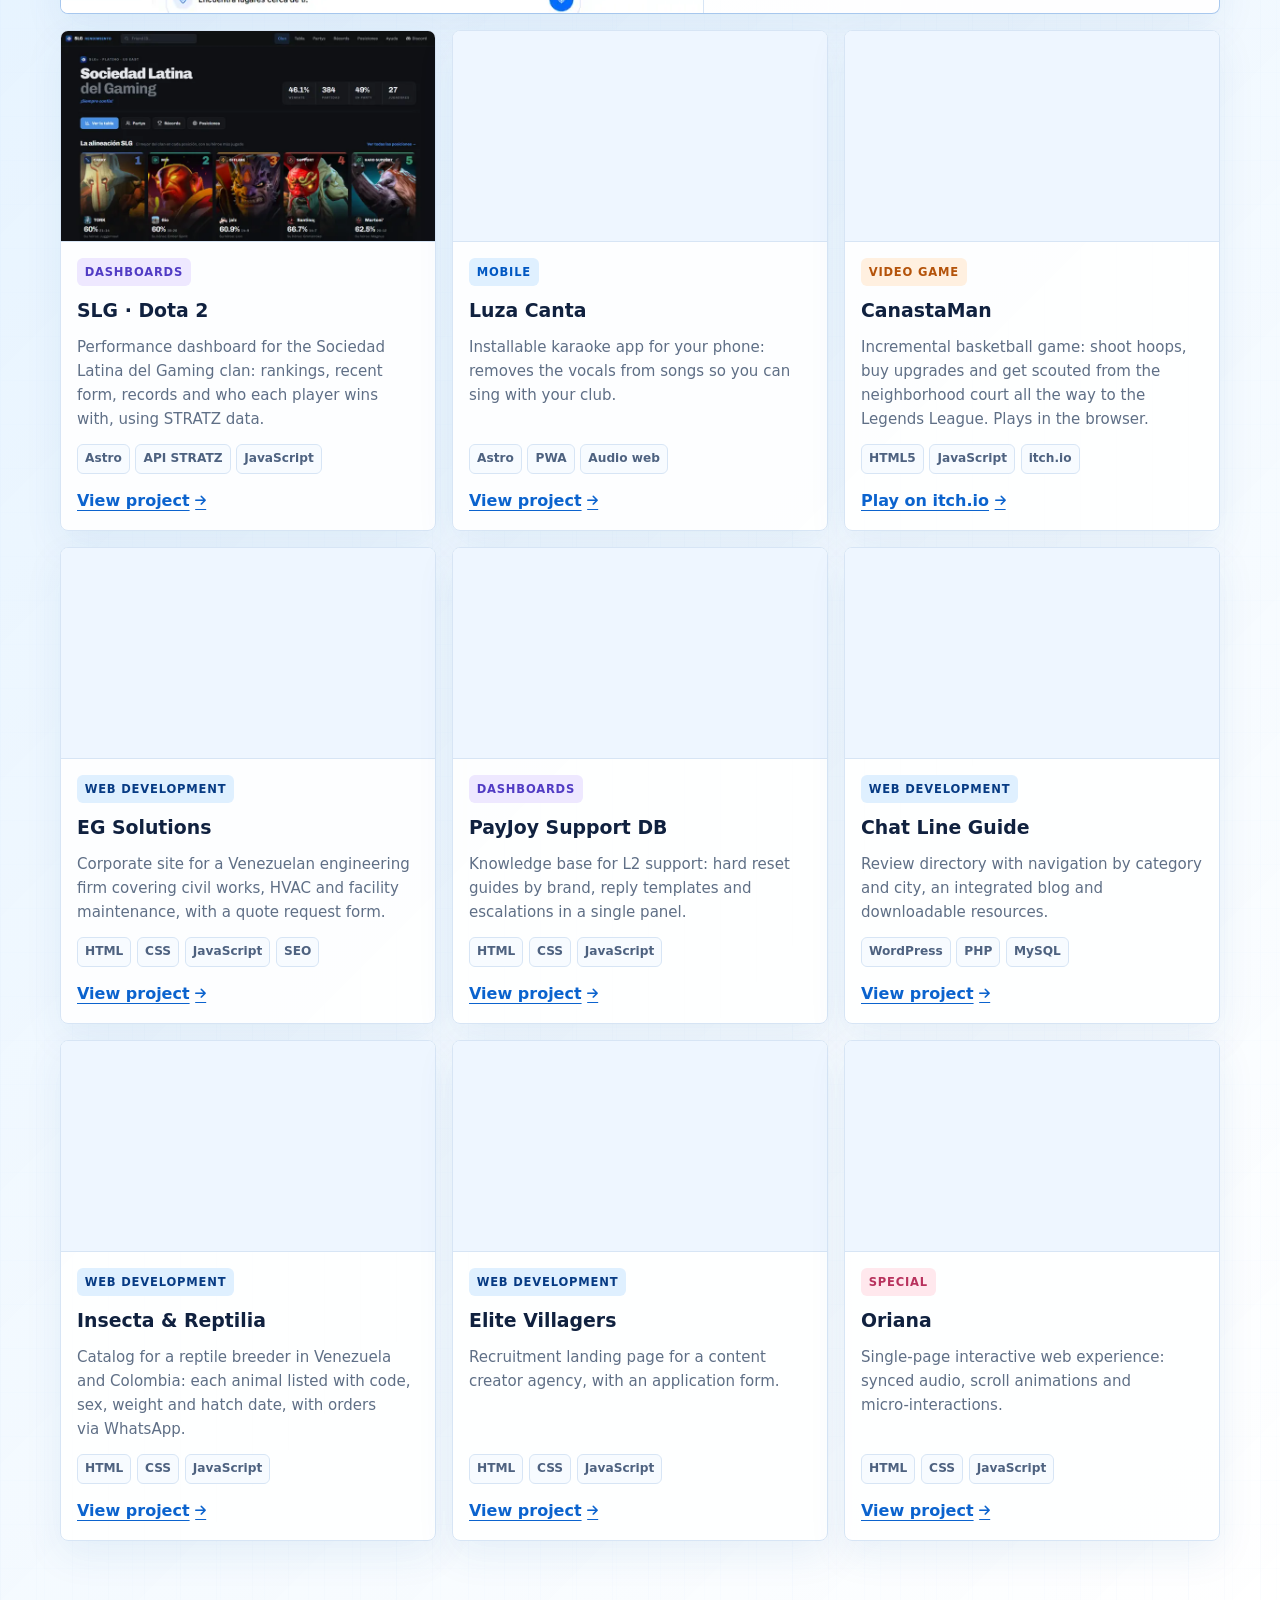
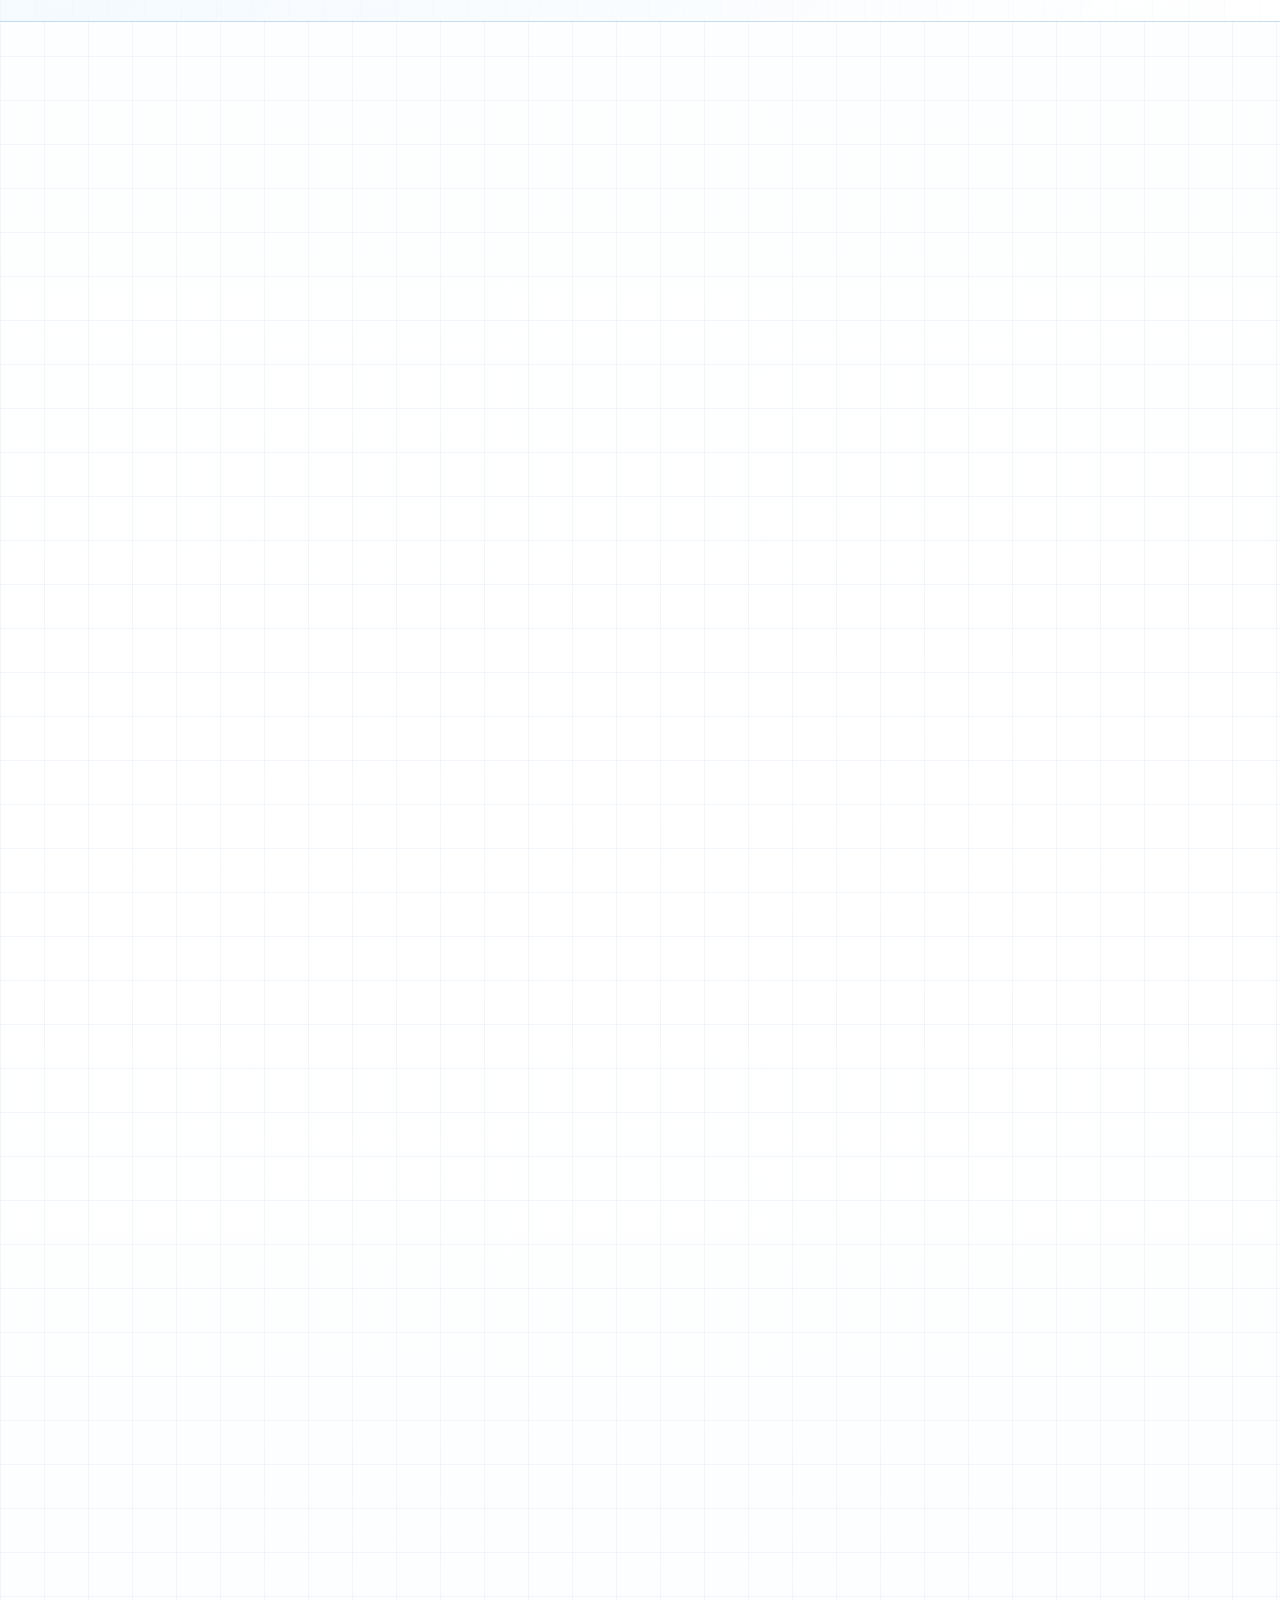
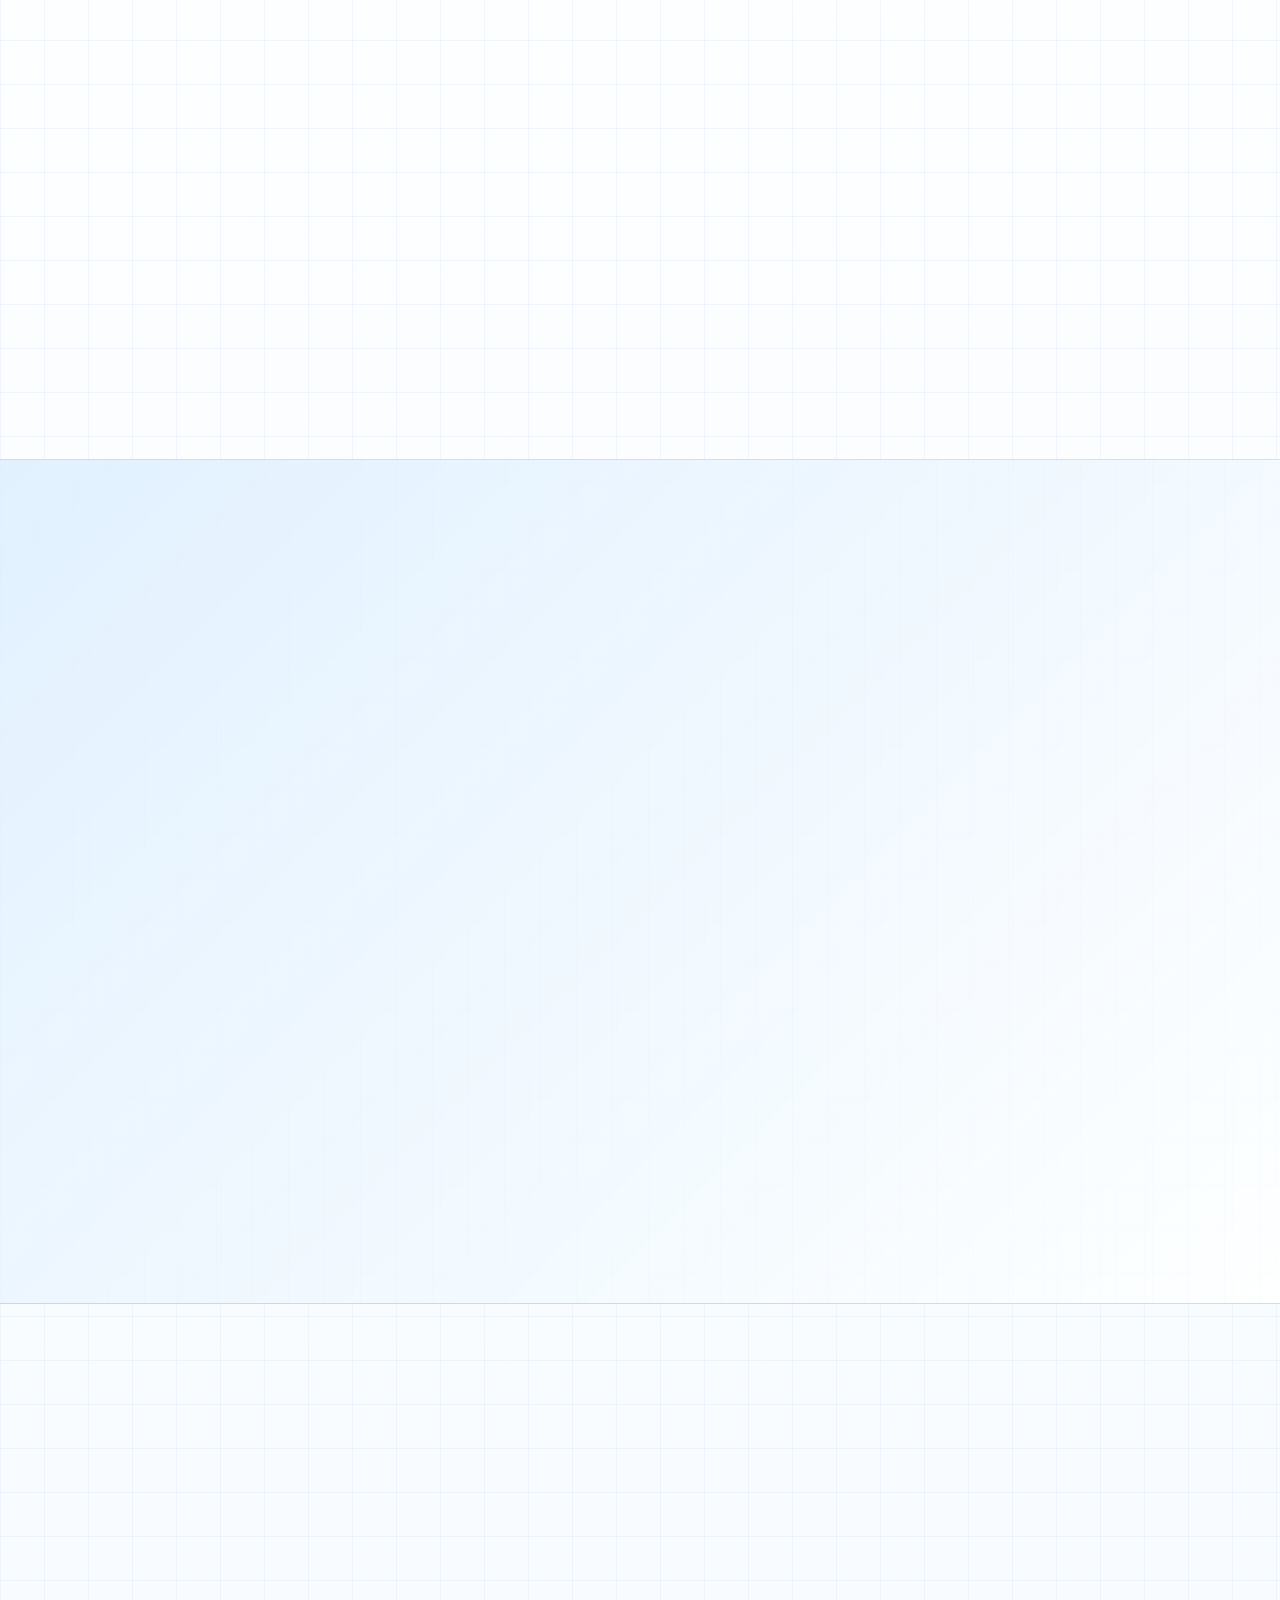
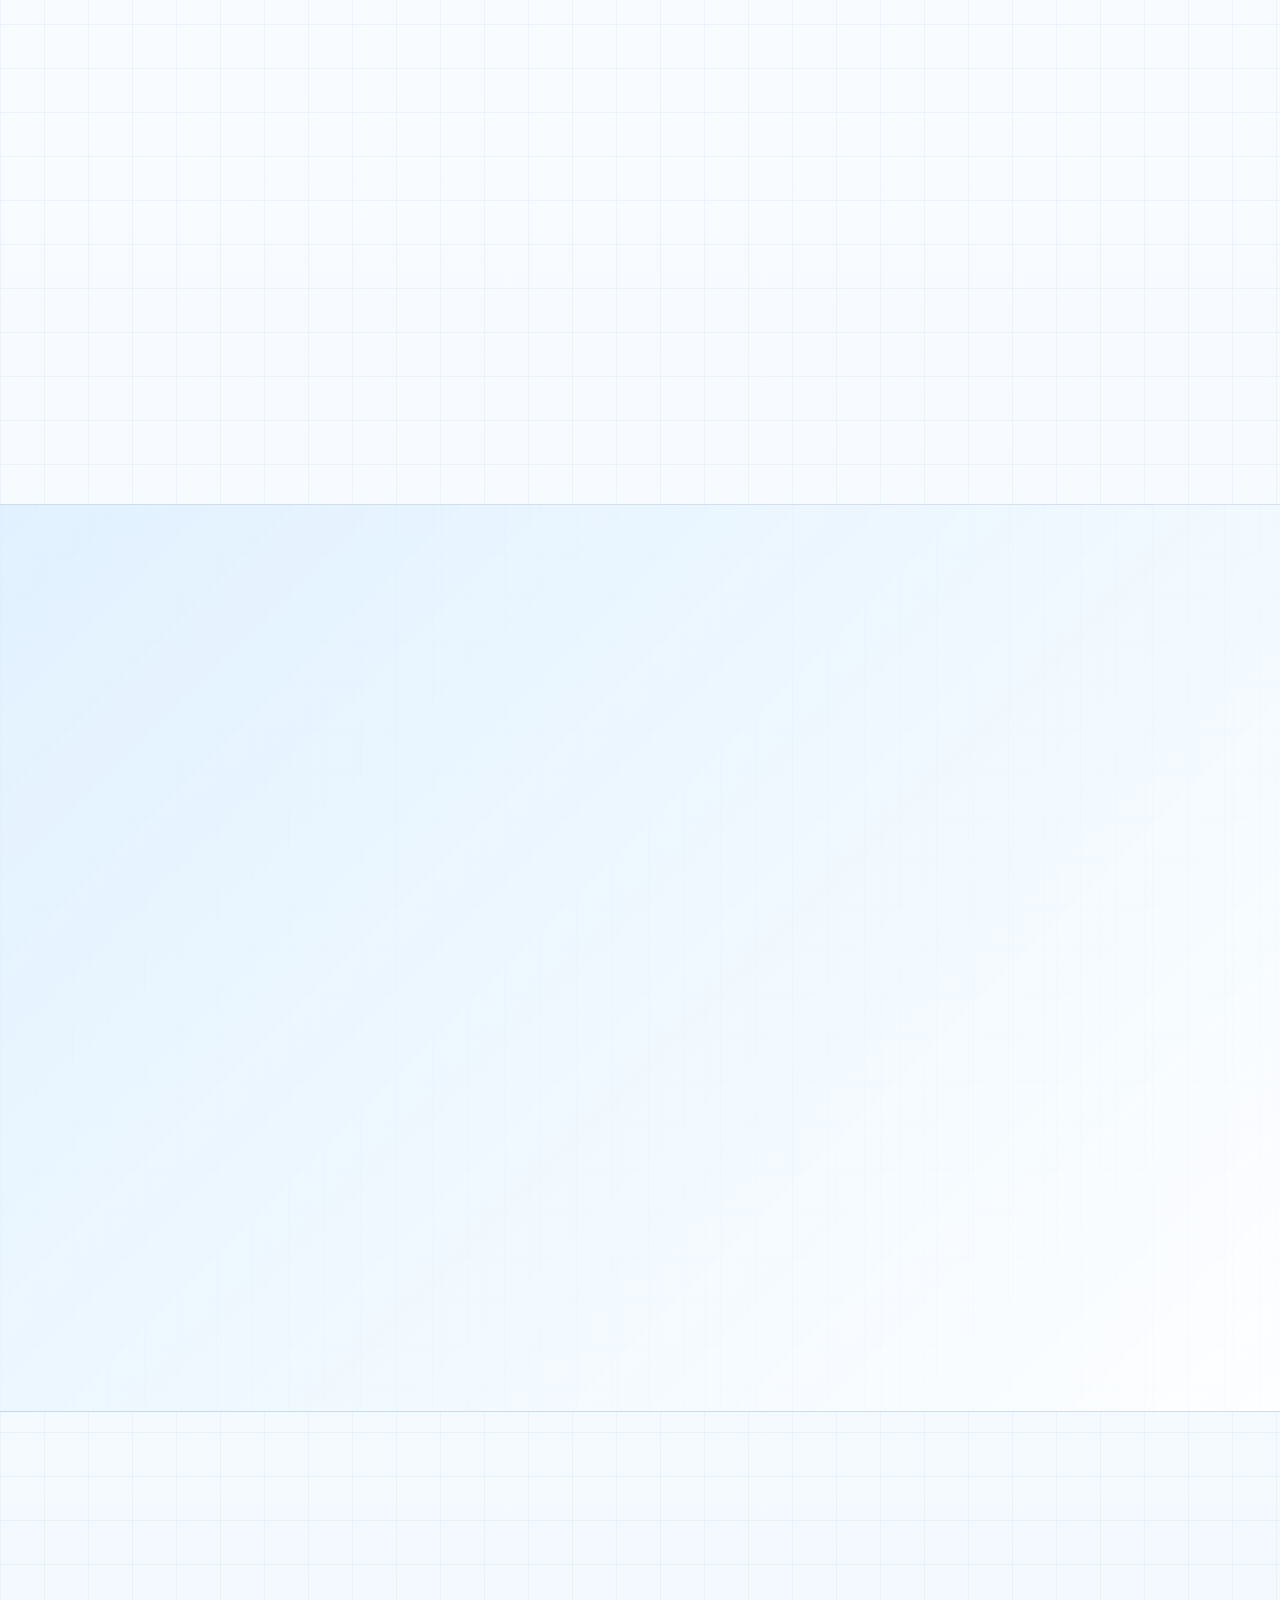
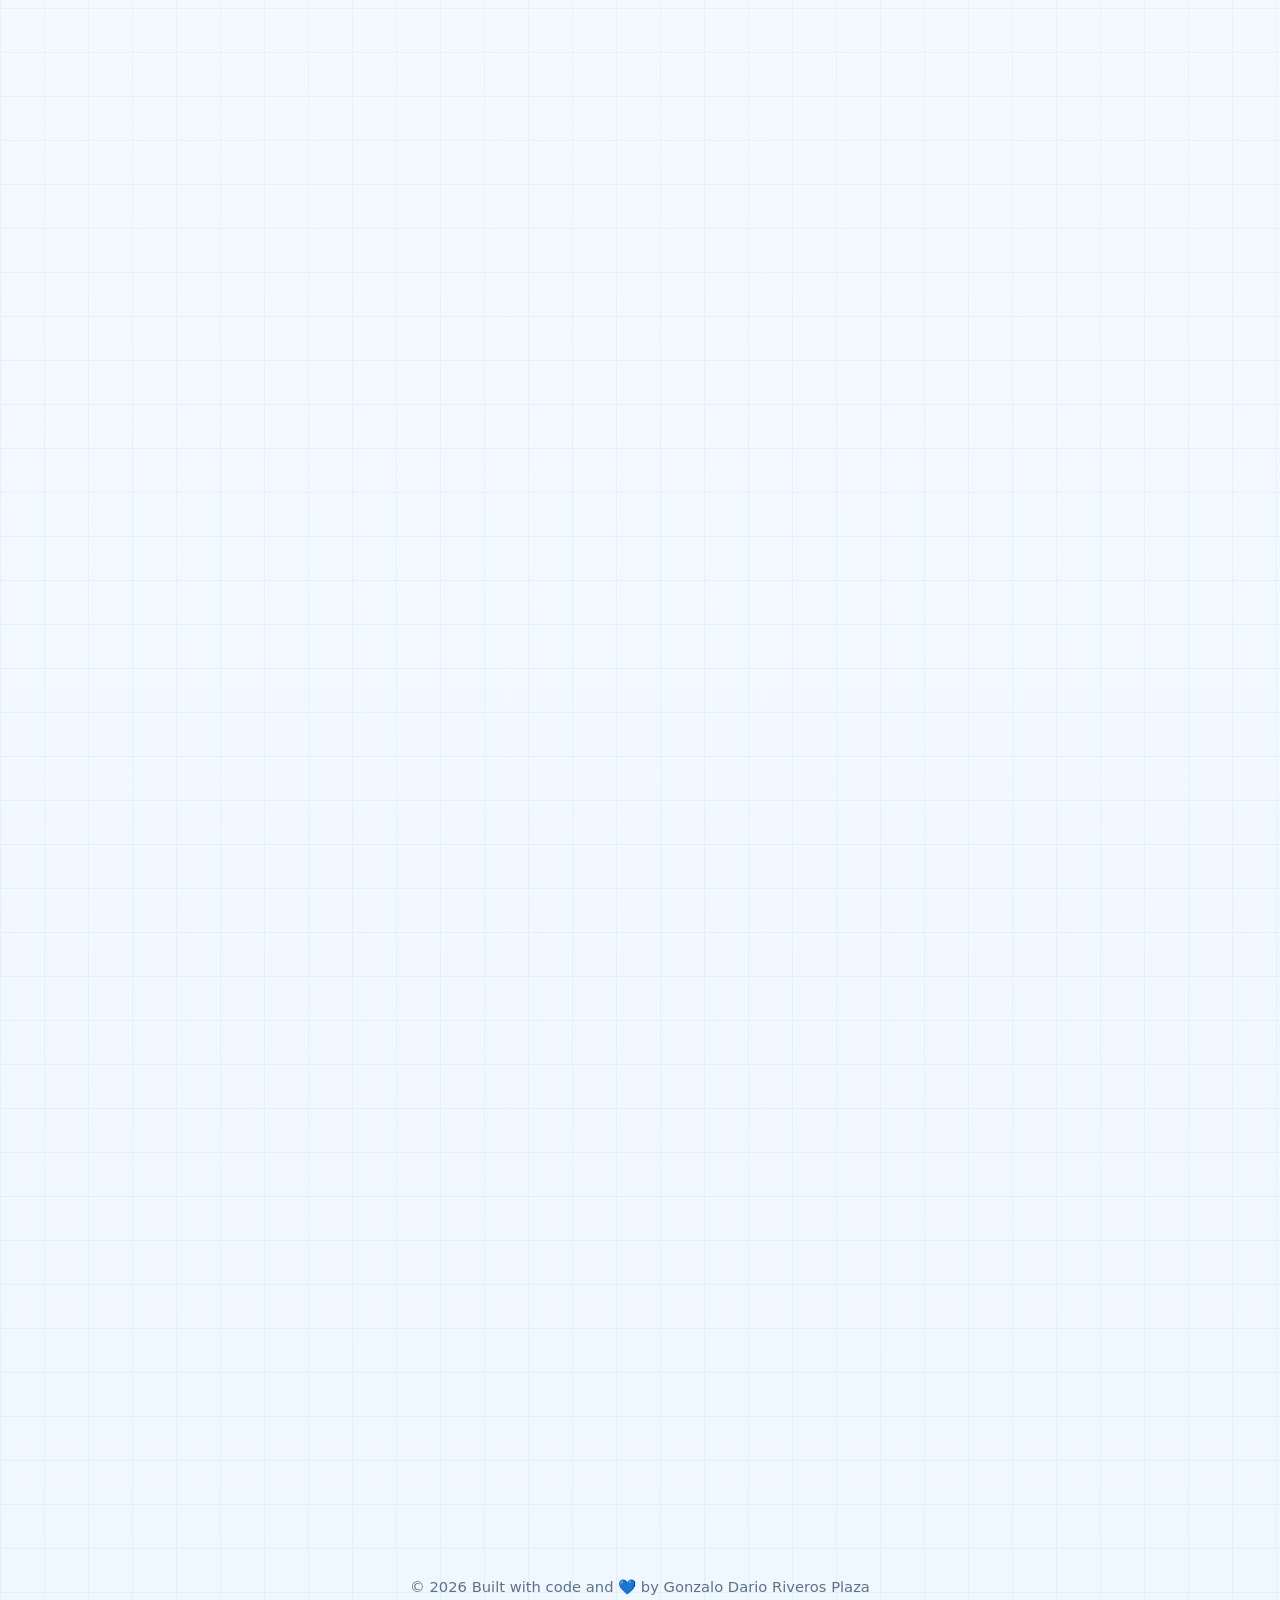
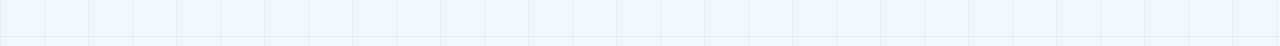
==== commit 4664d041: "Agrega formulario de contacto (Netlify Forms) y boton de tema claro/oscuro - Formulario: nombre, ema" ====
--- a/en/index.html
+++ b/en/index.html
@@ -46,7 +46,7 @@
   <link rel="preload" as="image" href="../images/profile.webp" type="image/webp">
   <link rel="stylesheet" href="https://cdnjs.cloudflare.com/ajax/libs/font-awesome/6.5.2/css/all.min.css"
     referrerpolicy="no-referrer">
-  <link rel="stylesheet" href="../styles.css?v=20261126d">
+  <link rel="stylesheet" href="../styles.css?v=20261126e">
 
   <script type="application/ld+json">
   {
@@ -170,6 +170,7 @@
     ]
   }
   </script>
+  <script>try{var t=localStorage.getItem("theme");if(t==="dark"||t==="light")document.documentElement.setAttribute("data-theme",t)}catch(e){}</script>
 </head>
 
 <body>
@@ -198,6 +199,7 @@
         <a href="#certifications">Certifications</a>
         <a href="#reviews">Reviews</a>
         <a href="#contact" class="nav-cta">Contact</a>
+        <button class="theme-toggle" id="themeToggle" type="button" aria-pressed="false" data-to-dark="Switch to dark mode" data-to-light="Switch to light mode" aria-label="Switch to dark mode"><i class="fa-solid fa-moon" aria-hidden="true"></i></button>
         <a class="lang-switch" href="../" hreflang="es" lang="es" aria-label="Ver en español"><span class="lang-now" aria-hidden="true">EN</span><span class="lang-to">ES</span></a>
       </div>
     </nav>
@@ -790,18 +792,37 @@
                 href="https://wa.me/584123115063?text=Hi%20Gonzalo,%20I%20saw%20your%20portfolio%20and%20would%20like%20to%20get%20in%20touch."
                 target="_blank" rel="noopener"><i class="fa-brands fa-whatsapp icon" aria-hidden="true"></i>WhatsApp</a>
             </div>
+            <div class="contact-list" aria-label="Contact details">
+              <a href="mailto:darioriveros19@gmail.com"><span><i class="fa-solid fa-envelope icon"
+                    aria-hidden="true"></i>Email</span><strong>darioriveros19@gmail.com</strong></a>
+              <a href="https://wa.me/584123115063?text=Hi%20Gonzalo,%20I%20saw%20your%20portfolio%20and%20would%20like%20to%20get%20in%20touch."
+                target="_blank" rel="noopener"><span><i class="fa-solid fa-phone icon"
+                    aria-hidden="true"></i>Phone</span><strong>+58 412 311 5063</strong></a>
+              <a href="https://www.linkedin.com/in/darioriverosp/" target="_blank" rel="noopener"><span><i
+                    class="fa-brands fa-linkedin icon"
+                    aria-hidden="true"></i>LinkedIn</span><strong>/in/darioriverosp</strong></a>
+            </div>
           </div>
 
-          <div class="contact-list" aria-label="Contact details">
-            <a href="mailto:darioriveros19@gmail.com"><span><i class="fa-solid fa-envelope icon"
-                  aria-hidden="true"></i>Email</span><strong>darioriveros19@gmail.com</strong></a>
-            <a href="https://wa.me/584123115063?text=Hi%20Gonzalo,%20I%20saw%20your%20portfolio%20and%20would%20like%20to%20get%20in%20touch."
-              target="_blank" rel="noopener"><span><i class="fa-solid fa-phone icon"
-                  aria-hidden="true"></i>Phone</span><strong>+58 412 311 5063</strong></a>
-            <a href="https://www.linkedin.com/in/darioriverosp/" target="_blank" rel="noopener"><span><i
-                  class="fa-brands fa-linkedin icon"
-                  aria-hidden="true"></i>LinkedIn</span><strong>/in/darioriverosp</strong></a>
-          </div>
+          <form class="contact-form" name="contacto" method="POST" action="/gracias.html?lang=en" data-netlify="true"
+            netlify-honeypot="bot-field" data-ok="Thanks! I got your message and will get back to you soon." data-err="It could not be sent. Please email me or use WhatsApp instead." data-sending="Sending…">
+            <input type="hidden" name="form-name" value="contacto">
+            <input type="hidden" name="idioma" value="en">
+            <p class="form-hidden"><label>No llenar <input name="bot-field" tabindex="-1" autocomplete="off"></label></p>
+            <div class="form-head">
+              <strong>Send me a message</strong>
+              <span>I will get back to you as soon as I can.</span>
+            </div>
+            <div class="form-row">
+              <label>Name<input type="text" name="nombre" autocomplete="name" required maxlength="80"></label>
+              <label>Email<input type="email" name="email" autocomplete="email" required maxlength="120"></label>
+            </div>
+            <label>Reason<select name="motivo"><option value="Job offer">Job offer</option><option value="Freelance project">Freelance project</option><option value="Question">Question</option><option value="Other">Other</option></select></label>
+            <label>Message<textarea name="mensaje" rows="4" required maxlength="2000" placeholder="Tell me how I can help"></textarea></label>
+            <button class="button button-primary form-submit" type="submit"><i class="fa-solid fa-paper-plane icon"
+                aria-hidden="true"></i>Send message</button>
+            <p class="form-status" role="status" aria-live="polite"></p>
+          </form>
         </div>
       </div>
     </section>
@@ -931,6 +952,63 @@
         });
       });
     });
+
+    // Tema claro / oscuro elegido a mano (se recuerda en este navegador)
+    const themeToggle = document.getElementById('themeToggle');
+    if (themeToggle) {
+      const darkQuery = window.matchMedia('(prefers-color-scheme: dark)');
+      const isDark = () => {
+        const forced = document.documentElement.getAttribute('data-theme');
+        return forced ? forced === 'dark' : darkQuery.matches;
+      };
+      const paintToggle = () => {
+        const dark = isDark();
+        themeToggle.setAttribute('aria-pressed', String(dark));
+        themeToggle.setAttribute('aria-label', dark ? themeToggle.dataset.toLight : themeToggle.dataset.toDark);
+        themeToggle.title = themeToggle.getAttribute('aria-label');
+        themeToggle.querySelector('i').className = 'fa-solid ' + (dark ? 'fa-sun' : 'fa-moon');
+      };
+      themeToggle.addEventListener('click', () => {
+        const next = isDark() ? 'light' : 'dark';
+        document.documentElement.setAttribute('data-theme', next);
+        try { localStorage.setItem('theme', next); } catch (e) {}
+        paintToggle();
+      });
+      darkQuery.addEventListener('change', paintToggle);
+      paintToggle();
+    }
+
+    // Formulario de contacto (Netlify Forms) enviado sin recargar la página
+    const contactForm = document.querySelector('.contact-form');
+    if (contactForm) {
+      const status = contactForm.querySelector('.form-status');
+      const submit = contactForm.querySelector('.form-submit');
+      contactForm.addEventListener('submit', async (event) => {
+        event.preventDefault();
+        const label = submit.innerHTML;
+        submit.disabled = true;
+        submit.textContent = contactForm.dataset.sending;
+        status.className = 'form-status';
+        try {
+          const body = new URLSearchParams(new FormData(contactForm)).toString();
+          const res = await fetch('/', {
+            method: 'POST',
+            headers: { 'Content-Type': 'application/x-www-form-urlencoded' },
+            body
+          });
+          if (!res.ok) throw new Error(res.status);
+          contactForm.reset();
+          status.textContent = contactForm.dataset.ok;
+          status.classList.add('is-ok');
+        } catch (error) {
+          status.textContent = contactForm.dataset.err;
+          status.classList.add('is-error');
+        } finally {
+          submit.disabled = false;
+          submit.innerHTML = label;
+        }
+      });
+    }
   </script>
 </body>
 
--- a/styles.css
+++ b/styles.css
@@ -1519,13 +1519,189 @@
     }
 
     @media (min-width: 761px) and (max-width: 1120px) {
+      .nav-links {
+        gap: 0.15rem;
+      }
+
       .nav-links a {
-        padding-inline: 0.55rem;
-        font-size: 0.86rem;
+        padding-inline: 0.48rem;
+        font-size: 0.84rem;
+      }
+
+      .nav-links .lang-switch,
+      .theme-toggle {
+        margin-left: 0.2rem;
       }
 
       .brand-name small {
         display: none;
+      }
+    }
+
+    /* ---- Modo claro elegido a mano: controles de formulario en claro ---- */
+    :root[data-theme="light"] {
+      color-scheme: light;
+    }
+
+    /* ---- Botón de tema claro/oscuro ---- */
+    .theme-toggle {
+      display: inline-grid;
+      place-items: center;
+      width: 36px;
+      height: 36px;
+      margin-left: 0.4rem;
+      padding: 0;
+      border: 1px solid var(--line);
+      border-radius: 999px;
+      color: var(--ink-blue-2);
+      background: var(--surface-2);
+      font-size: 0.95rem;
+      cursor: pointer;
+      transition: background 200ms ease, border-color 200ms ease, color 200ms ease;
+    }
+
+    .theme-toggle:hover,
+    .theme-toggle:focus-visible {
+      border-color: rgba(21, 147, 230, 0.55);
+      background: var(--blue-100);
+      color: var(--ink-blue);
+    }
+
+    @media (max-width: 760px) {
+      .theme-toggle {
+        display: inline-flex;
+        justify-content: center;
+        align-items: center;
+        gap: 0.5rem;
+        width: 100%;
+        height: 44px;
+        margin: 0.35rem 0 0;
+        border-radius: 11px;
+        font-weight: 800;
+      }
+
+      .theme-toggle::after {
+        content: attr(aria-label);
+        font-size: 0.88rem;
+      }
+    }
+
+    /* ---- Formulario de contacto (Netlify Forms) ---- */
+    .contact-panel .contact-list {
+      margin-top: 1.2rem;
+    }
+
+    .contact-form {
+      display: grid;
+      gap: 0.8rem;
+      padding: 1.2rem;
+      border: 1px solid rgba(255, 255, 255, 0.22);
+      border-radius: var(--radius);
+      background: rgba(255, 255, 255, 0.08);
+    }
+
+    .form-head {
+      display: grid;
+      gap: 0.2rem;
+    }
+
+    .form-head strong {
+      font-size: 1.15rem;
+    }
+
+    .form-head span {
+      color: rgba(255, 255, 255, 0.75);
+      font-size: 0.9rem;
+    }
+
+    .form-row {
+      display: grid;
+      grid-template-columns: repeat(2, minmax(0, 1fr));
+      gap: 0.8rem;
+    }
+
+    .contact-form label {
+      display: grid;
+      gap: 0.35rem;
+      color: rgba(255, 255, 255, 0.88);
+      font-size: 0.85rem;
+      font-weight: 760;
+    }
+
+    .contact-form input,
+    .contact-form select,
+    .contact-form textarea {
+      width: 100%;
+      padding: 0.65rem 0.75rem;
+      border: 1px solid rgba(255, 255, 255, 0.35);
+      border-radius: calc(var(--radius) - 2px);
+      color: #10213f;
+      background: #fff;
+      font: inherit;
+      font-size: 0.95rem;
+      font-weight: 500;
+      color-scheme: light;
+    }
+
+    .contact-form textarea {
+      resize: vertical;
+      min-height: 110px;
+    }
+
+    .contact-form input:focus-visible,
+    .contact-form select:focus-visible,
+    .contact-form textarea:focus-visible {
+      outline: 3px solid var(--gold);
+      outline-offset: 1px;
+    }
+
+    .form-submit {
+      justify-self: start;
+      border: 0;
+      color: var(--blue-900);
+      background: #fff;
+      box-shadow: none;
+      cursor: pointer;
+    }
+
+    .form-submit:disabled {
+      opacity: 0.7;
+      cursor: progress;
+    }
+
+    .form-hidden {
+      position: absolute;
+      left: -10000px;
+      width: 1px;
+      height: 1px;
+      overflow: hidden;
+    }
+
+    .form-status {
+      margin: 0;
+      font-size: 0.92rem;
+      font-weight: 700;
+    }
+
+    .form-status:empty {
+      display: none;
+    }
+
+    .form-status.is-ok {
+      color: #9ff0c9;
+    }
+
+    .form-status.is-error {
+      color: #ffd0c9;
+    }
+
+    @media (max-width: 760px) {
+      .form-row {
+        grid-template-columns: 1fr;
+      }
+
+      .form-submit {
+        justify-self: stretch;
       }
     }
 
@@ -1910,9 +2086,9 @@
       display: none;
     }
 
-    /* ---- Modo oscuro ---- */
+        /* ---- Modo oscuro: automático (salvo que el usuario elija claro) ---- */
     @media (prefers-color-scheme: dark) {
-      :root {
+      :root:not([data-theme="light"]) {
         color-scheme: dark;
         --ink: #e8f0fa;
         --muted: #9aabc2;
@@ -1936,16 +2112,16 @@
         --shadow: 0 18px 50px rgba(0, 0, 0, 0.5);
       }
 
-      body::before {
+      :root:not([data-theme="light"]) body::before {
         background: linear-gradient(125deg, rgba(13, 27, 48, 0.92), rgba(9, 19, 36, 0.6));
       }
 
-      .site-header {
+      :root:not([data-theme="light"]) .site-header {
         border-bottom-color: rgba(60, 88, 122, 0.5);
         background: rgba(10, 21, 38, 0.86);
       }
 
-      .section-band {
+      :root:not([data-theme="light"]) .section-band {
         border-block-color: rgba(60, 88, 122, 0.42);
         background:
           linear-gradient(135deg, rgba(18, 35, 60, 0.92), rgba(10, 21, 38, 0.82)),
@@ -1953,63 +2129,165 @@
         background-size: auto, 36px 36px;
       }
 
-      .info-panel,
-      .skill-card,
-      .role-card,
-      .cert-card,
-      .project-card {
+      :root:not([data-theme="light"]) .info-panel,
+      :root:not([data-theme="light"]) .skill-card,
+      :root:not([data-theme="light"]) .role-card,
+      :root:not([data-theme="light"]) .cert-card,
+      :root:not([data-theme="light"]) .project-card {
         background: var(--surface-1);
         box-shadow: 0 14px 38px rgba(0, 0, 0, 0.38);
       }
 
-      .menu-button,
-      .nav-links {
+      :root:not([data-theme="light"]) .menu-button,
+      :root:not([data-theme="light"]) .nav-links {
         background: var(--surface-3);
       }
 
-      .button-ghost,
-      .quick-stack span,
-      .signal,
-      .filter-bar {
+      :root:not([data-theme="light"]) .button-ghost,
+      :root:not([data-theme="light"]) .quick-stack span,
+      :root:not([data-theme="light"]) .signal,
+      :root:not([data-theme="light"]) .filter-bar {
         background: var(--surface-2);
       }
 
-      .portrait-panel {
+      :root:not([data-theme="light"]) .portrait-panel {
         background: linear-gradient(180deg, #14263f, #0c1a2e);
       }
 
-      .info-row {
+      :root:not([data-theme="light"]) .info-row {
         border-bottom-color: rgba(60, 88, 122, 0.42);
       }
 
-      .badge {
+      :root:not([data-theme="light"]) .badge {
         background: var(--blue-100);
         color: var(--ink-blue);
       }
 
-      /* Los badges de color van con fondo pastel claro en modo claro: se oscurecen aquí */
+      :root:not([data-theme="light"]) /* Los badges de color van con fondo pastel claro en modo claro: se oscurecen aquí */
       .badge[style*="--badge-bg"] {
         --badge-bg: #1d2c46 !important;
         --badge-ink: #c9d8ee !important;
       }
 
-      .eyebrow {
+      :root:not([data-theme="light"]) .eyebrow {
         border-color: rgba(143, 199, 255, 0.22);
         background: rgba(143, 199, 255, 0.1);
       }
 
-      .eyebrow::before {
+      :root:not([data-theme="light"]) .eyebrow::before {
         box-shadow: 0 0 0 5px rgba(34, 160, 107, 0.22);
       }
 
-      .tags span {
+      :root:not([data-theme="light"]) .tags span {
         background: rgba(143, 199, 255, 0.07);
       }
 
-      .project-media {
+      :root:not([data-theme="light"]) .project-media {
         filter: brightness(0.88) contrast(1.02);
       }
     }
+
+    /* ---- Modo oscuro elegido a mano con el botón ---- */
+    @media all {
+      :root[data-theme="dark"] {
+        color-scheme: dark;
+        --ink: #e8f0fa;
+        --muted: #9aabc2;
+        --soft: #13243d;
+        --paper: #101f36;
+        --line: #263a54;
+        --blue-100: #16304f;
+        --ink-blue: #8fc7ff;
+        --ink-blue-2: #5fb0f5;
+        --text-2: #bccbdf;
+        --text-3: #9dafc6;
+        --text-4: #8b9db4;
+        --bg-a: #0a1526;
+        --bg-b: #0d1b30;
+        --bg-c: #091324;
+        --grid-line: rgba(143, 199, 255, 0.045);
+        --surface-1: rgba(20, 36, 60, 0.88);
+        --surface-2: rgba(20, 36, 60, 0.7);
+        --surface-3: #12233c;
+        --mix-base: #12233c;
+        --shadow: 0 18px 50px rgba(0, 0, 0, 0.5);
+      }
+
+      :root[data-theme="dark"] body::before {
+        background: linear-gradient(125deg, rgba(13, 27, 48, 0.92), rgba(9, 19, 36, 0.6));
+      }
+
+      :root[data-theme="dark"] .site-header {
+        border-bottom-color: rgba(60, 88, 122, 0.5);
+        background: rgba(10, 21, 38, 0.86);
+      }
+
+      :root[data-theme="dark"] .section-band {
+        border-block-color: rgba(60, 88, 122, 0.42);
+        background:
+          linear-gradient(135deg, rgba(18, 35, 60, 0.92), rgba(10, 21, 38, 0.82)),
+          linear-gradient(90deg, var(--grid-line) 1px, transparent 1px);
+        background-size: auto, 36px 36px;
+      }
+
+      :root[data-theme="dark"] .info-panel,
+      :root[data-theme="dark"] .skill-card,
+      :root[data-theme="dark"] .role-card,
+      :root[data-theme="dark"] .cert-card,
+      :root[data-theme="dark"] .project-card {
+        background: var(--surface-1);
+        box-shadow: 0 14px 38px rgba(0, 0, 0, 0.38);
+      }
+
+      :root[data-theme="dark"] .menu-button,
+      :root[data-theme="dark"] .nav-links {
+        background: var(--surface-3);
+      }
+
+      :root[data-theme="dark"] .button-ghost,
+      :root[data-theme="dark"] .quick-stack span,
+      :root[data-theme="dark"] .signal,
+      :root[data-theme="dark"] .filter-bar {
+        background: var(--surface-2);
+      }
+
+      :root[data-theme="dark"] .portrait-panel {
+        background: linear-gradient(180deg, #14263f, #0c1a2e);
+      }
+
+      :root[data-theme="dark"] .info-row {
+        border-bottom-color: rgba(60, 88, 122, 0.42);
+      }
+
+      :root[data-theme="dark"] .badge {
+        background: var(--blue-100);
+        color: var(--ink-blue);
+      }
+
+      :root[data-theme="dark"] /* Los badges de color van con fondo pastel claro en modo claro: se oscurecen aquí */
+      .badge[style*="--badge-bg"] {
+        --badge-bg: #1d2c46 !important;
+        --badge-ink: #c9d8ee !important;
+      }
+
+      :root[data-theme="dark"] .eyebrow {
+        border-color: rgba(143, 199, 255, 0.22);
+        background: rgba(143, 199, 255, 0.1);
+      }
+
+      :root[data-theme="dark"] .eyebrow::before {
+        box-shadow: 0 0 0 5px rgba(34, 160, 107, 0.22);
+      }
+
+      :root[data-theme="dark"] .tags span {
+        background: rgba(143, 199, 255, 0.07);
+      }
+
+      :root[data-theme="dark"] .project-media {
+        filter: brightness(0.88) contrast(1.02);
+      }
+    }
+
 
     @media (prefers-reduced-motion: reduce) {
       .nav-links {
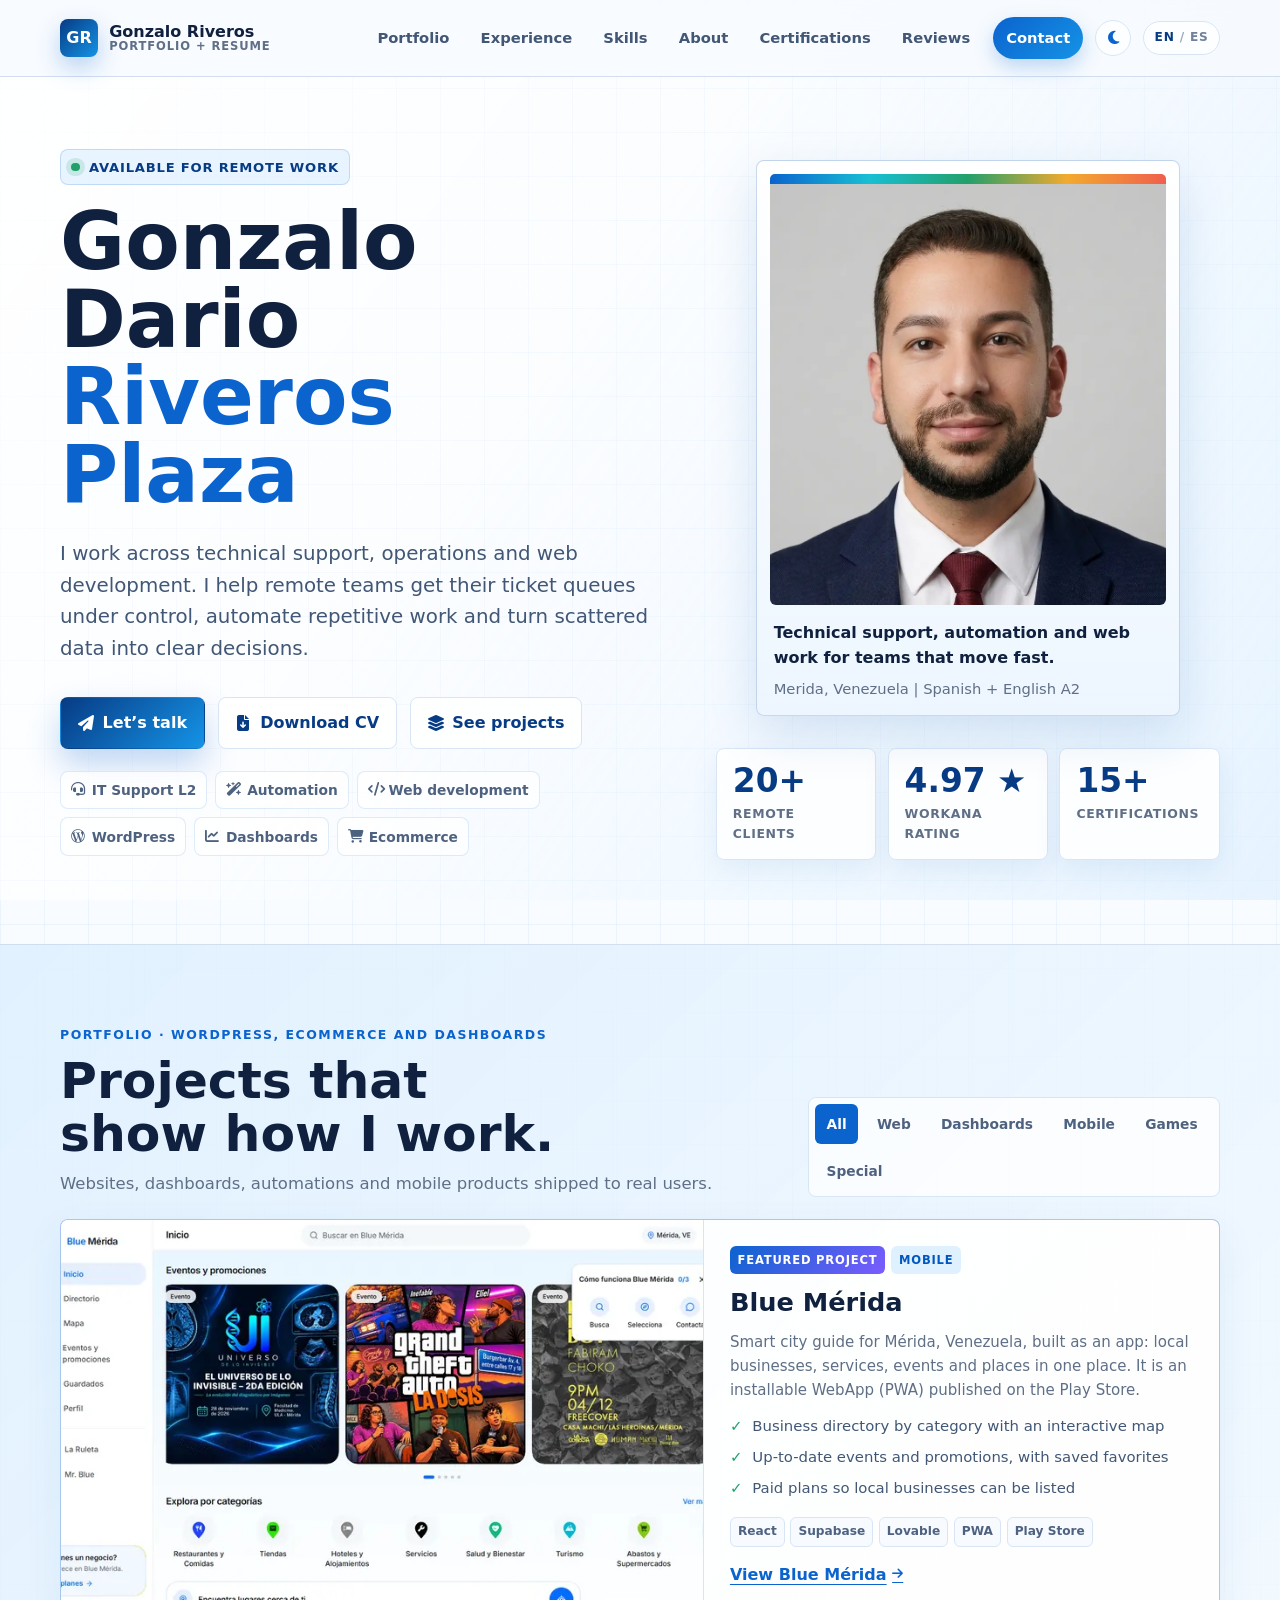
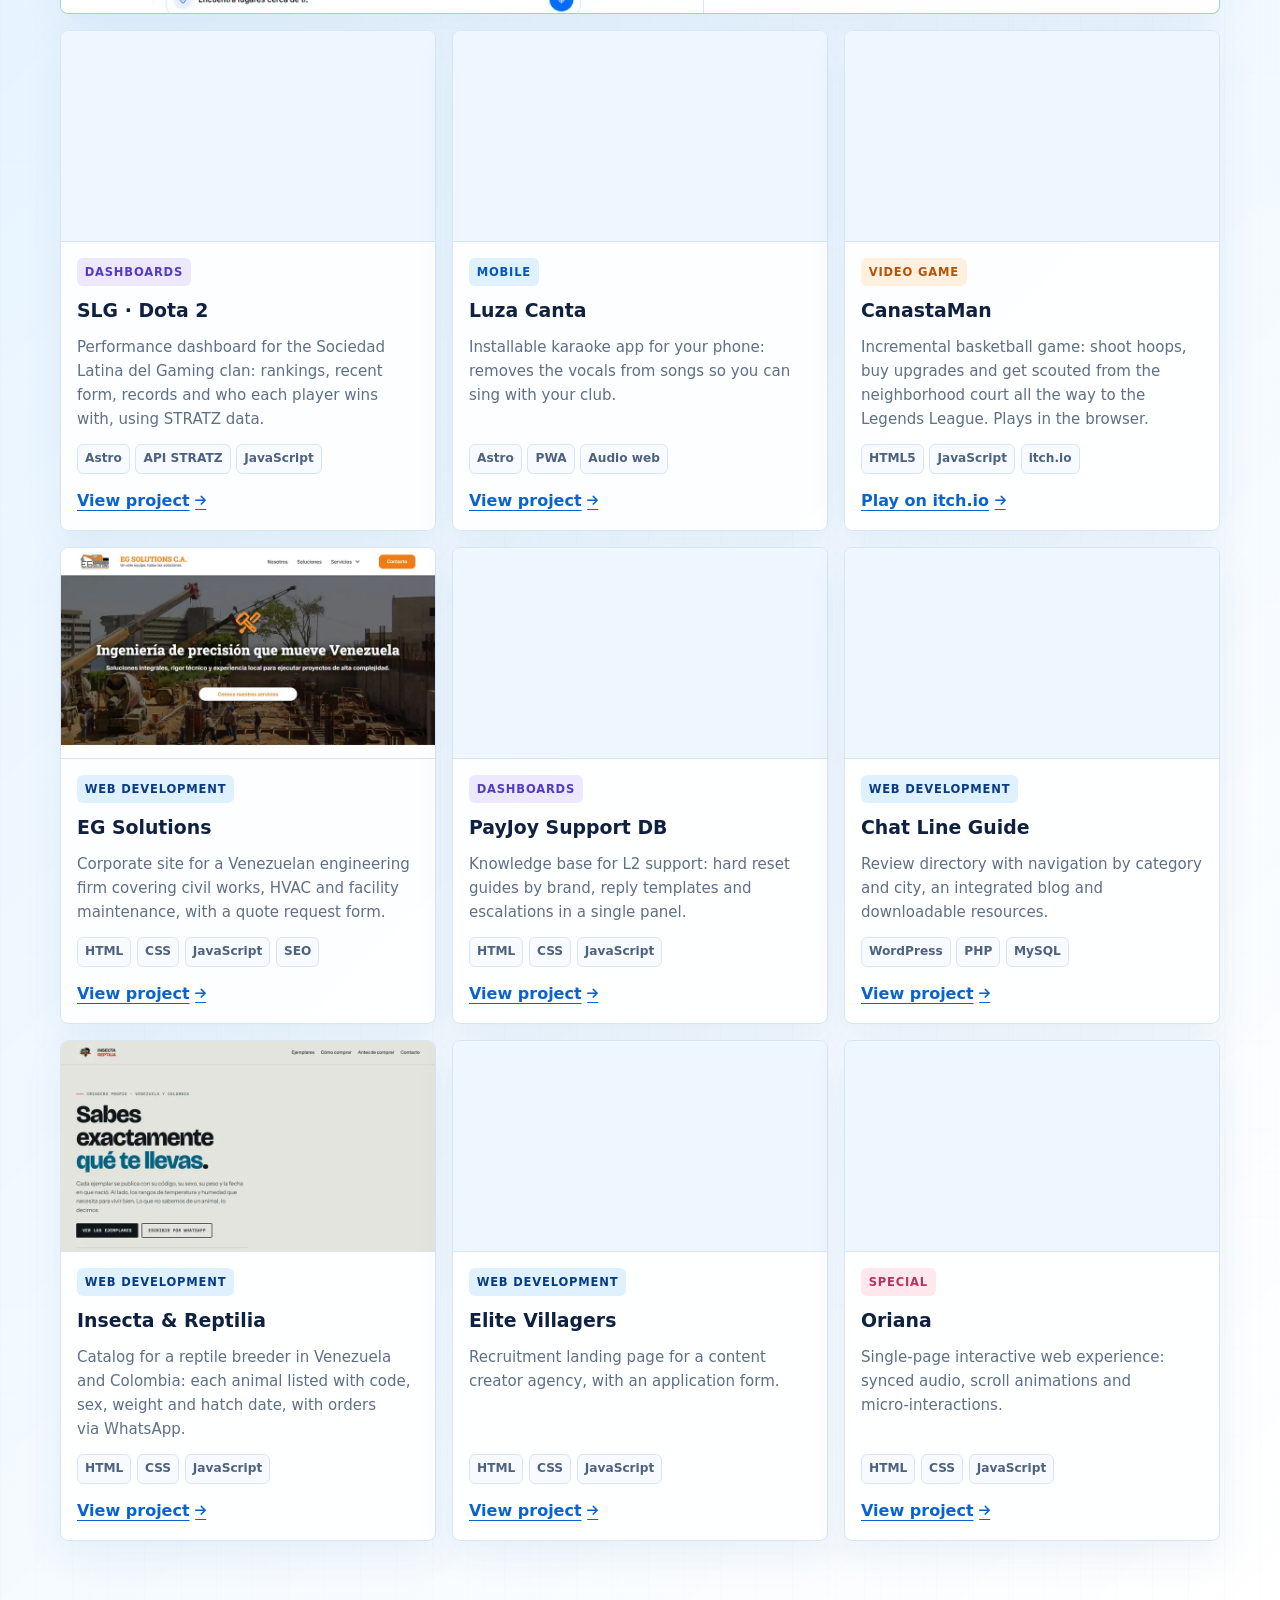
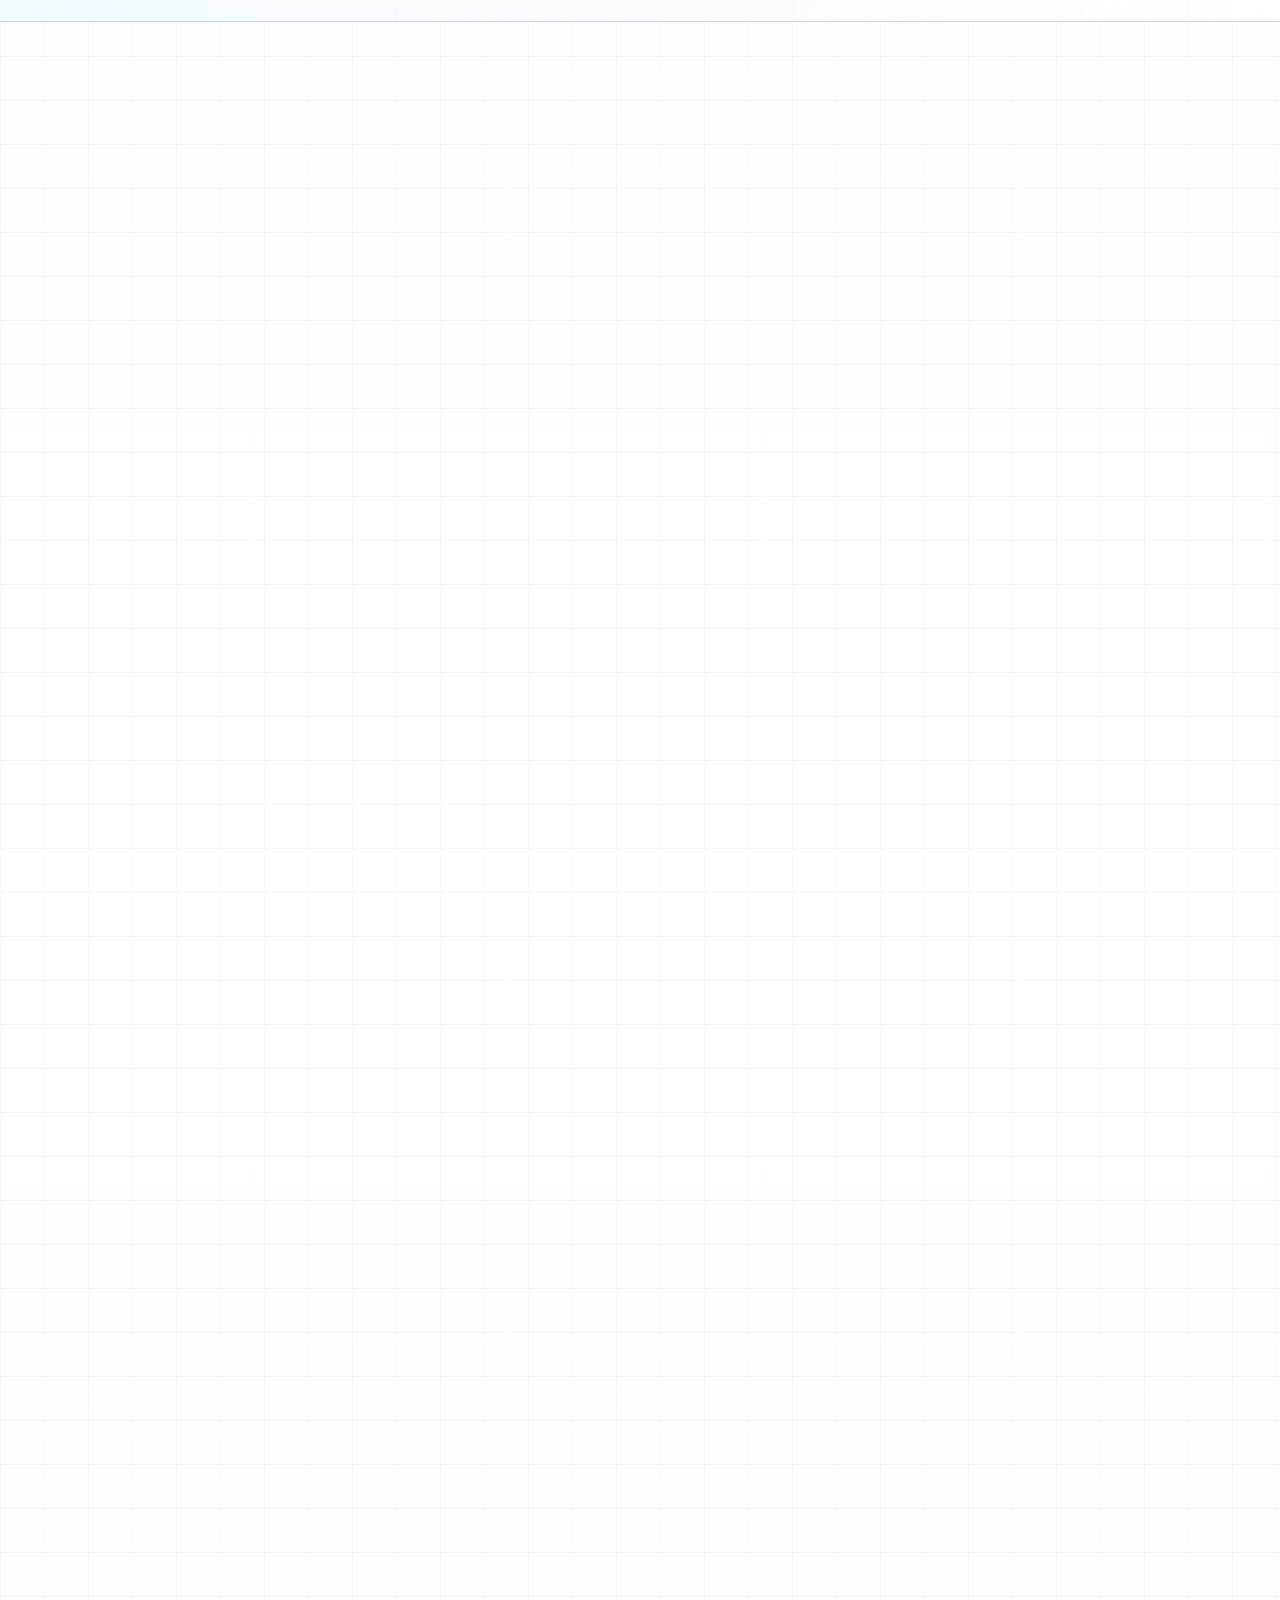
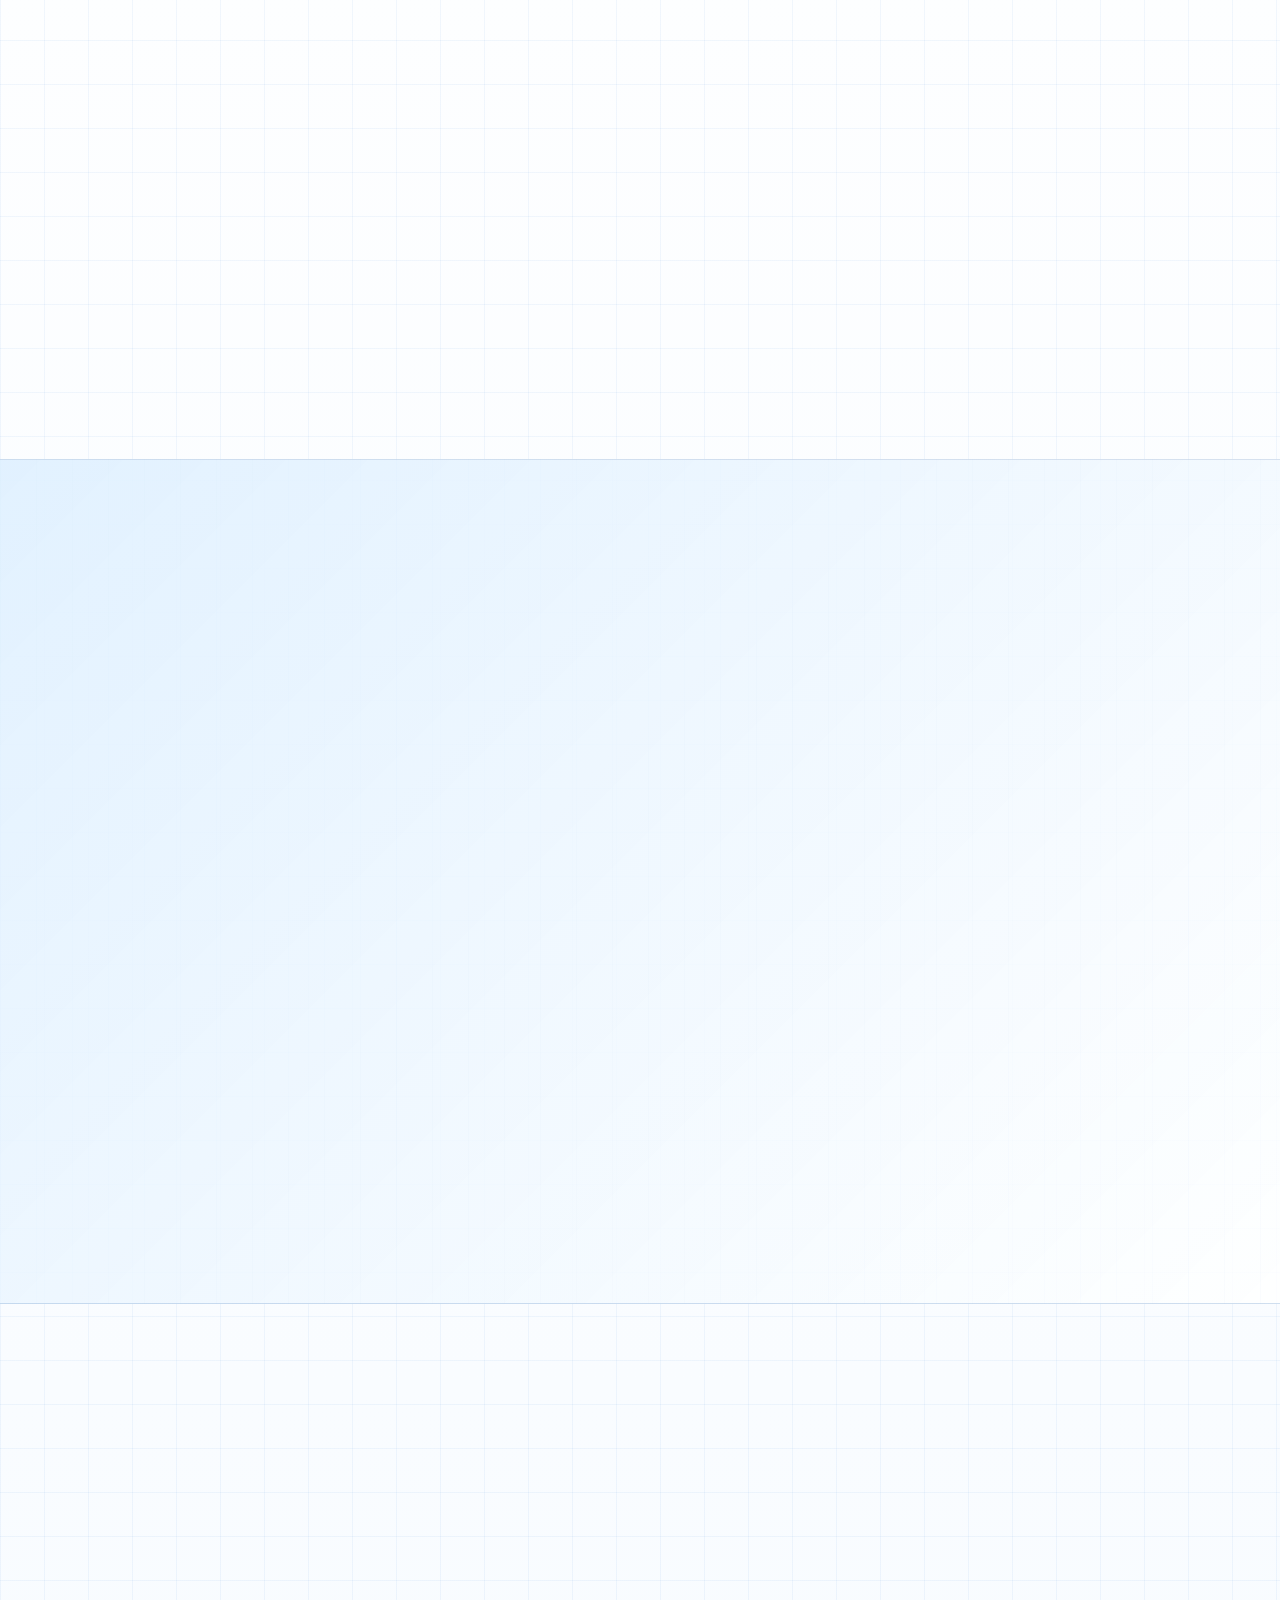
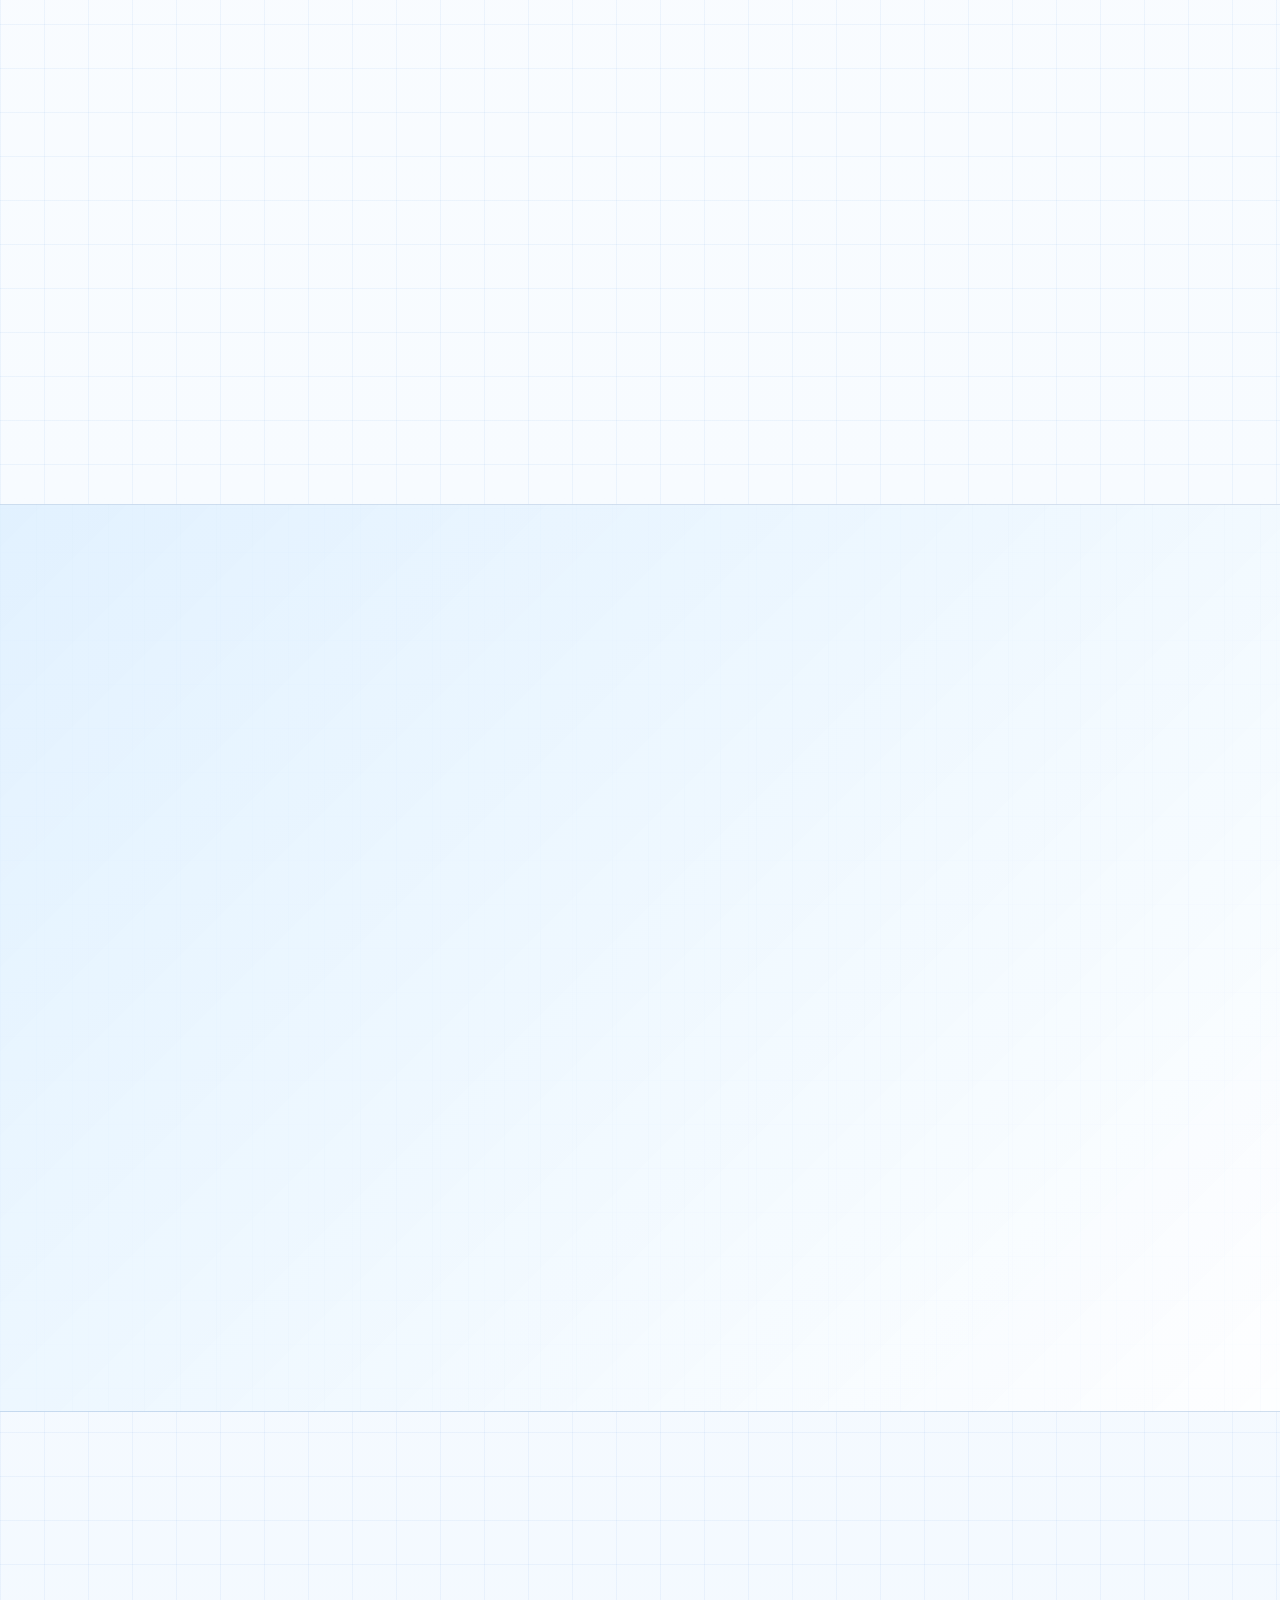
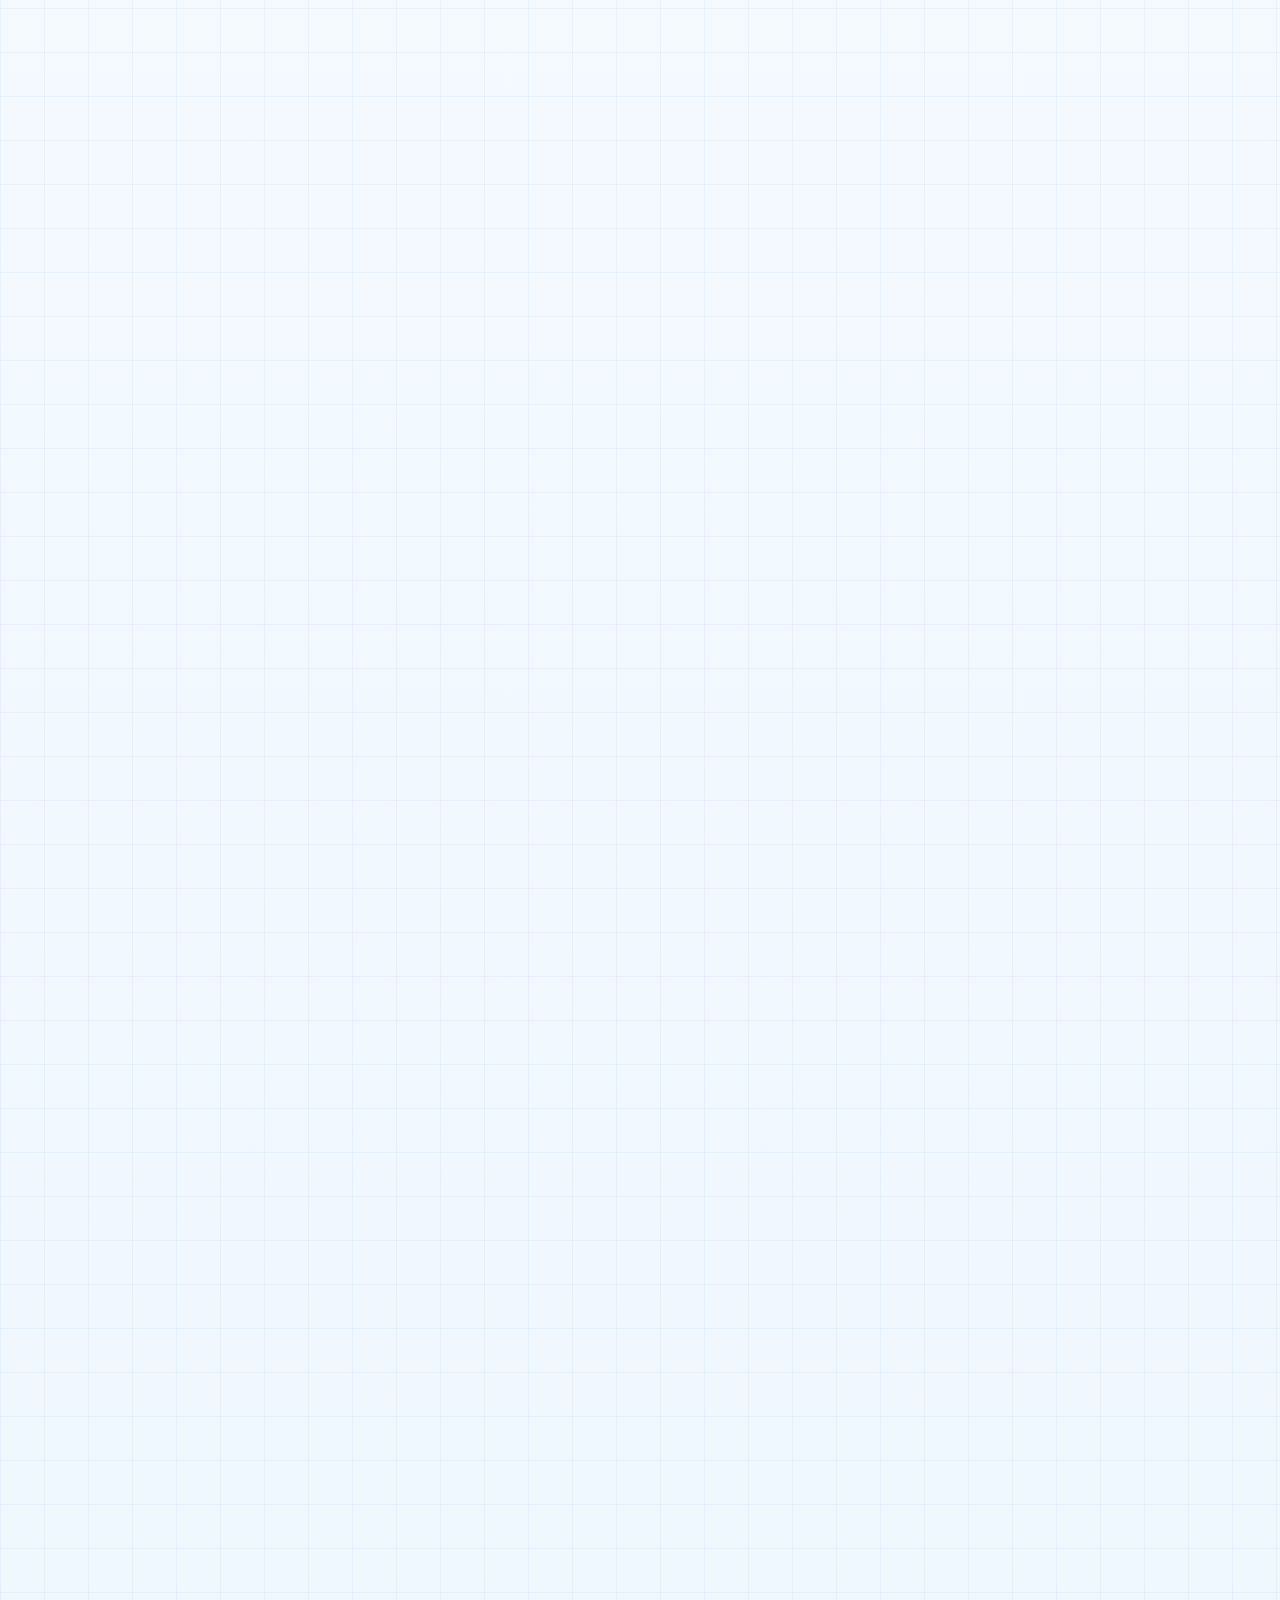
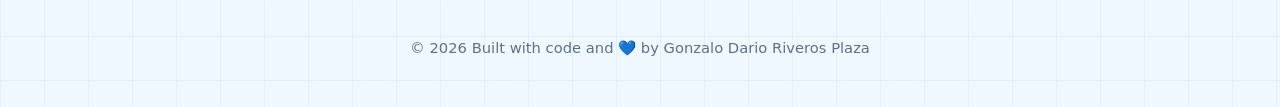
==== commit 43de2594: "Agrega GitHub a la lista de contacto (ES y EN) Co-Authored-By: Claude Opus 5.5 <noreply@anthropic.co" ====
--- a/en/index.html
+++ b/en/index.html
@@ -801,6 +801,9 @@
               <a href="https://www.linkedin.com/in/darioriverosp/" target="_blank" rel="noopener"><span><i
                     class="fa-brands fa-linkedin icon"
                     aria-hidden="true"></i>LinkedIn</span><strong>/in/darioriverosp</strong></a>
+              <a href="https://github.com/darioriverosp" target="_blank" rel="noopener me"><span><i
+                  class="fa-brands fa-github icon"
+                  aria-hidden="true"></i>GitHub</span><strong>/darioriverosp</strong></a>
             </div>
           </div>
 
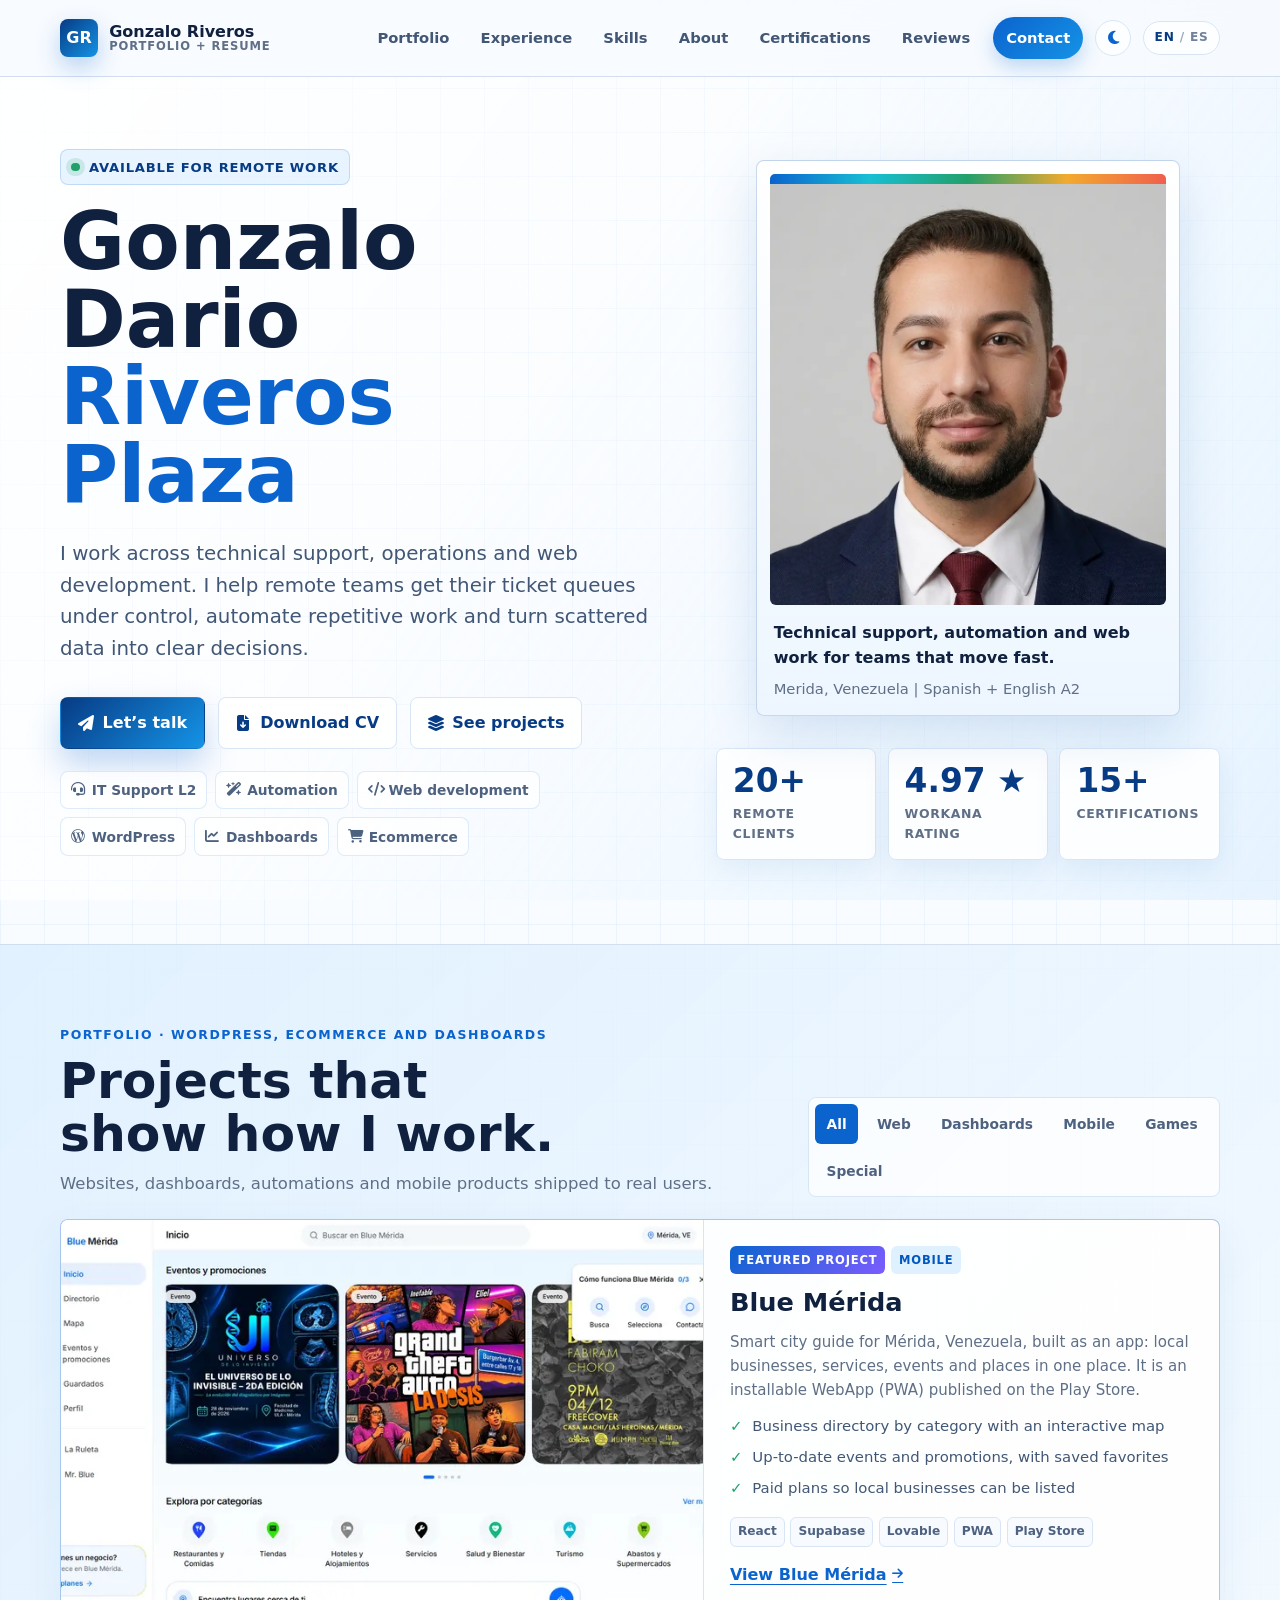
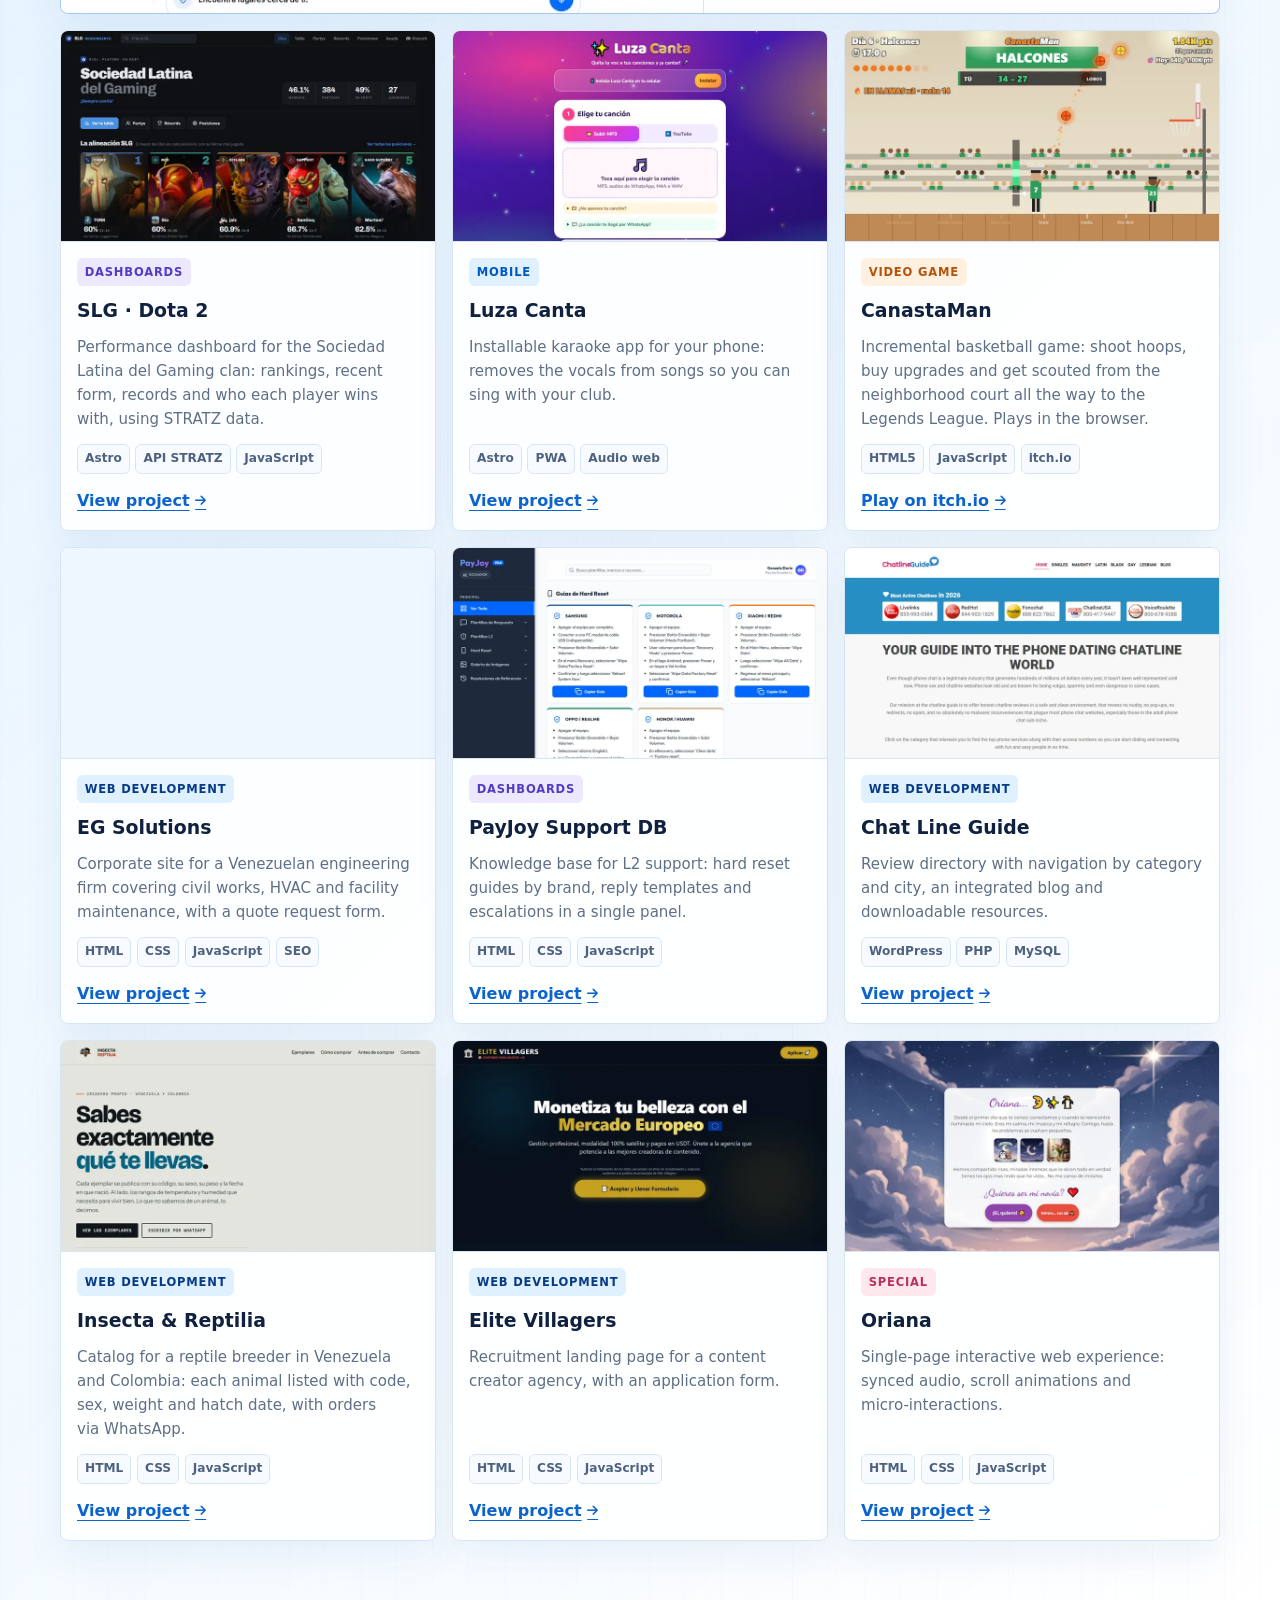
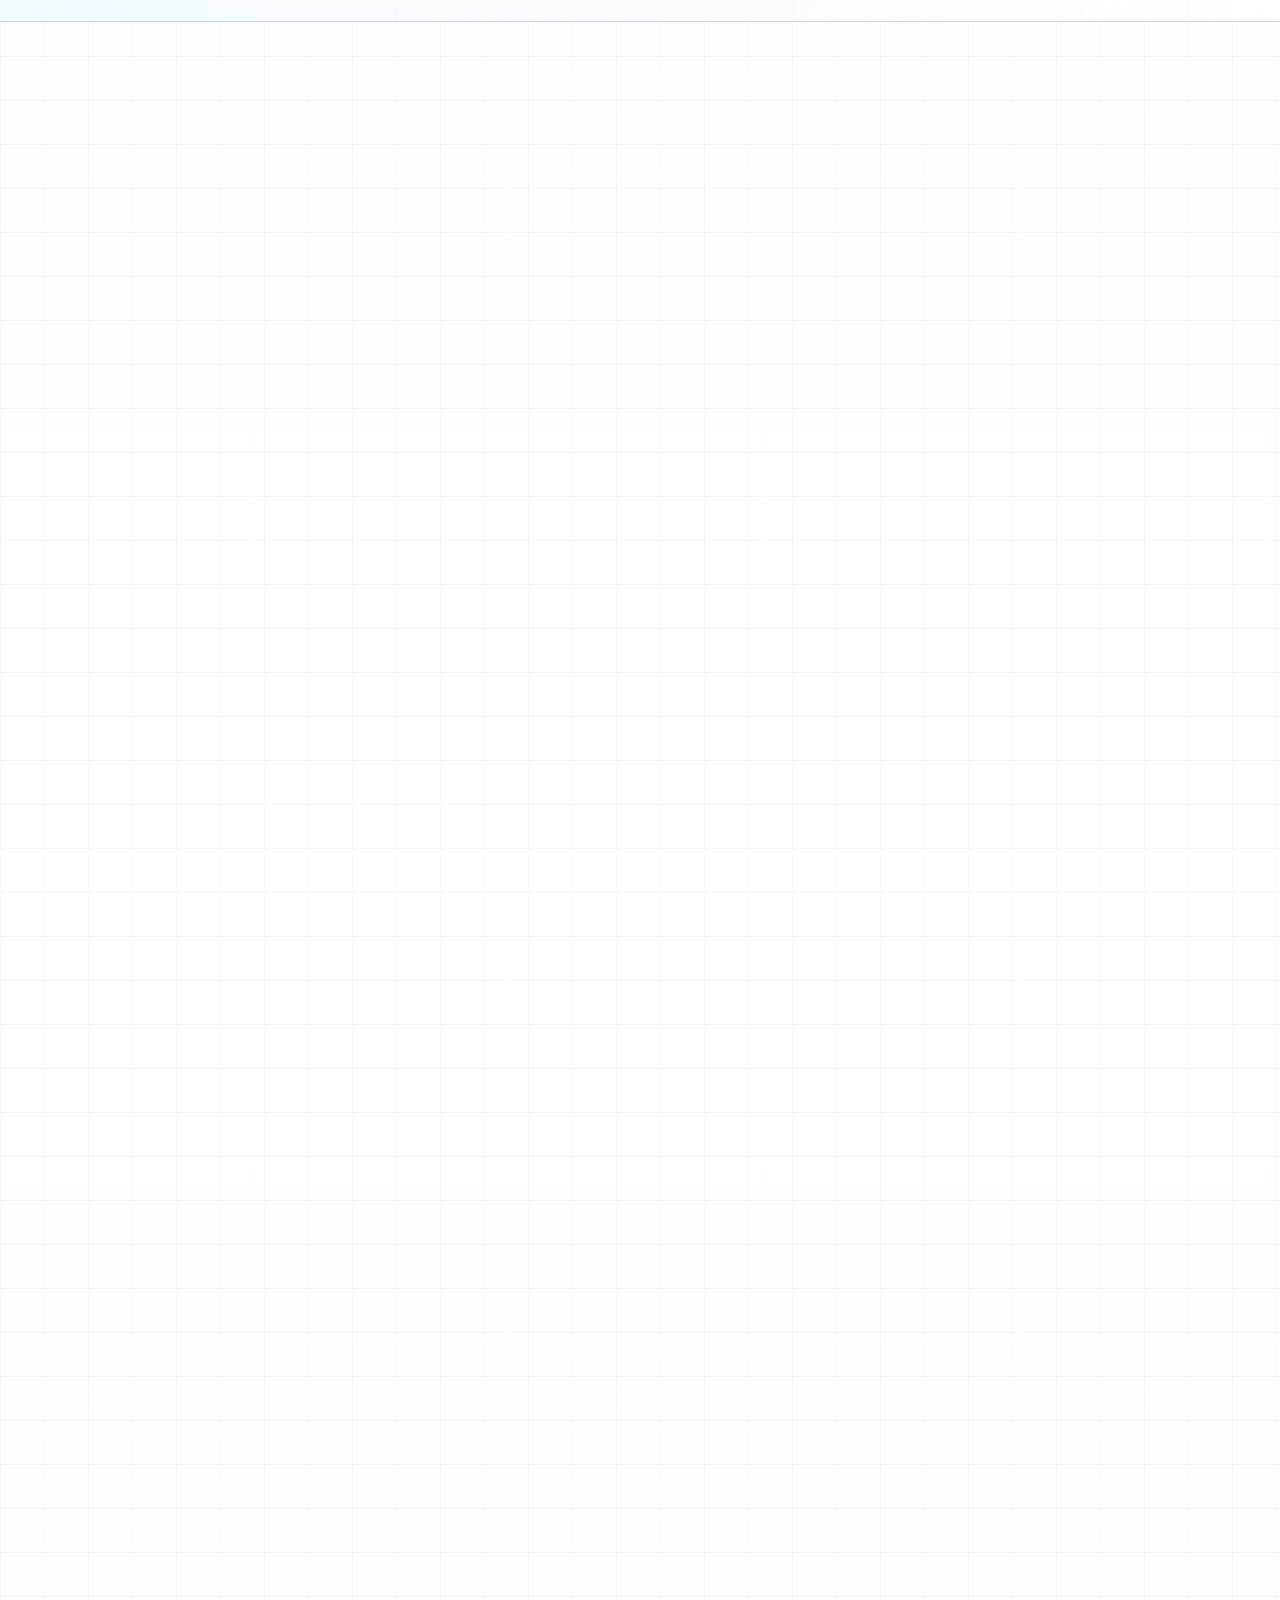
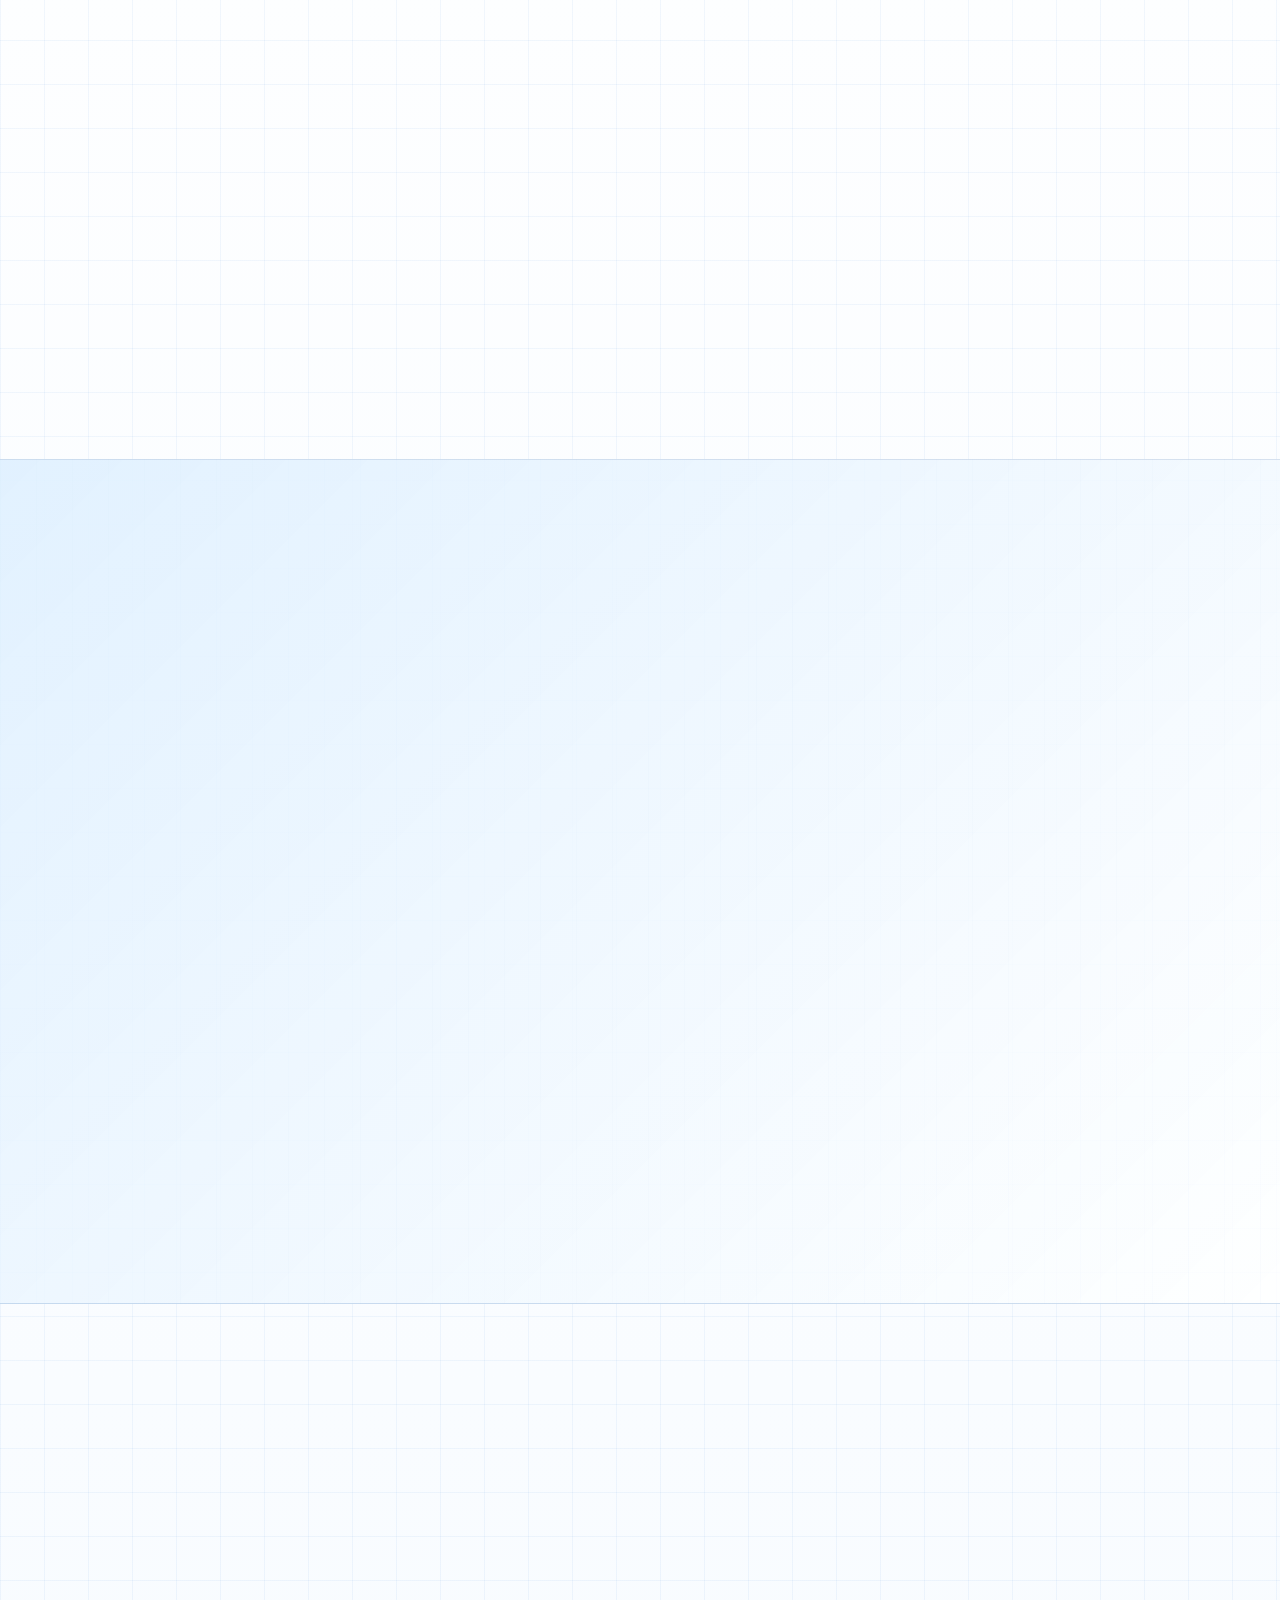
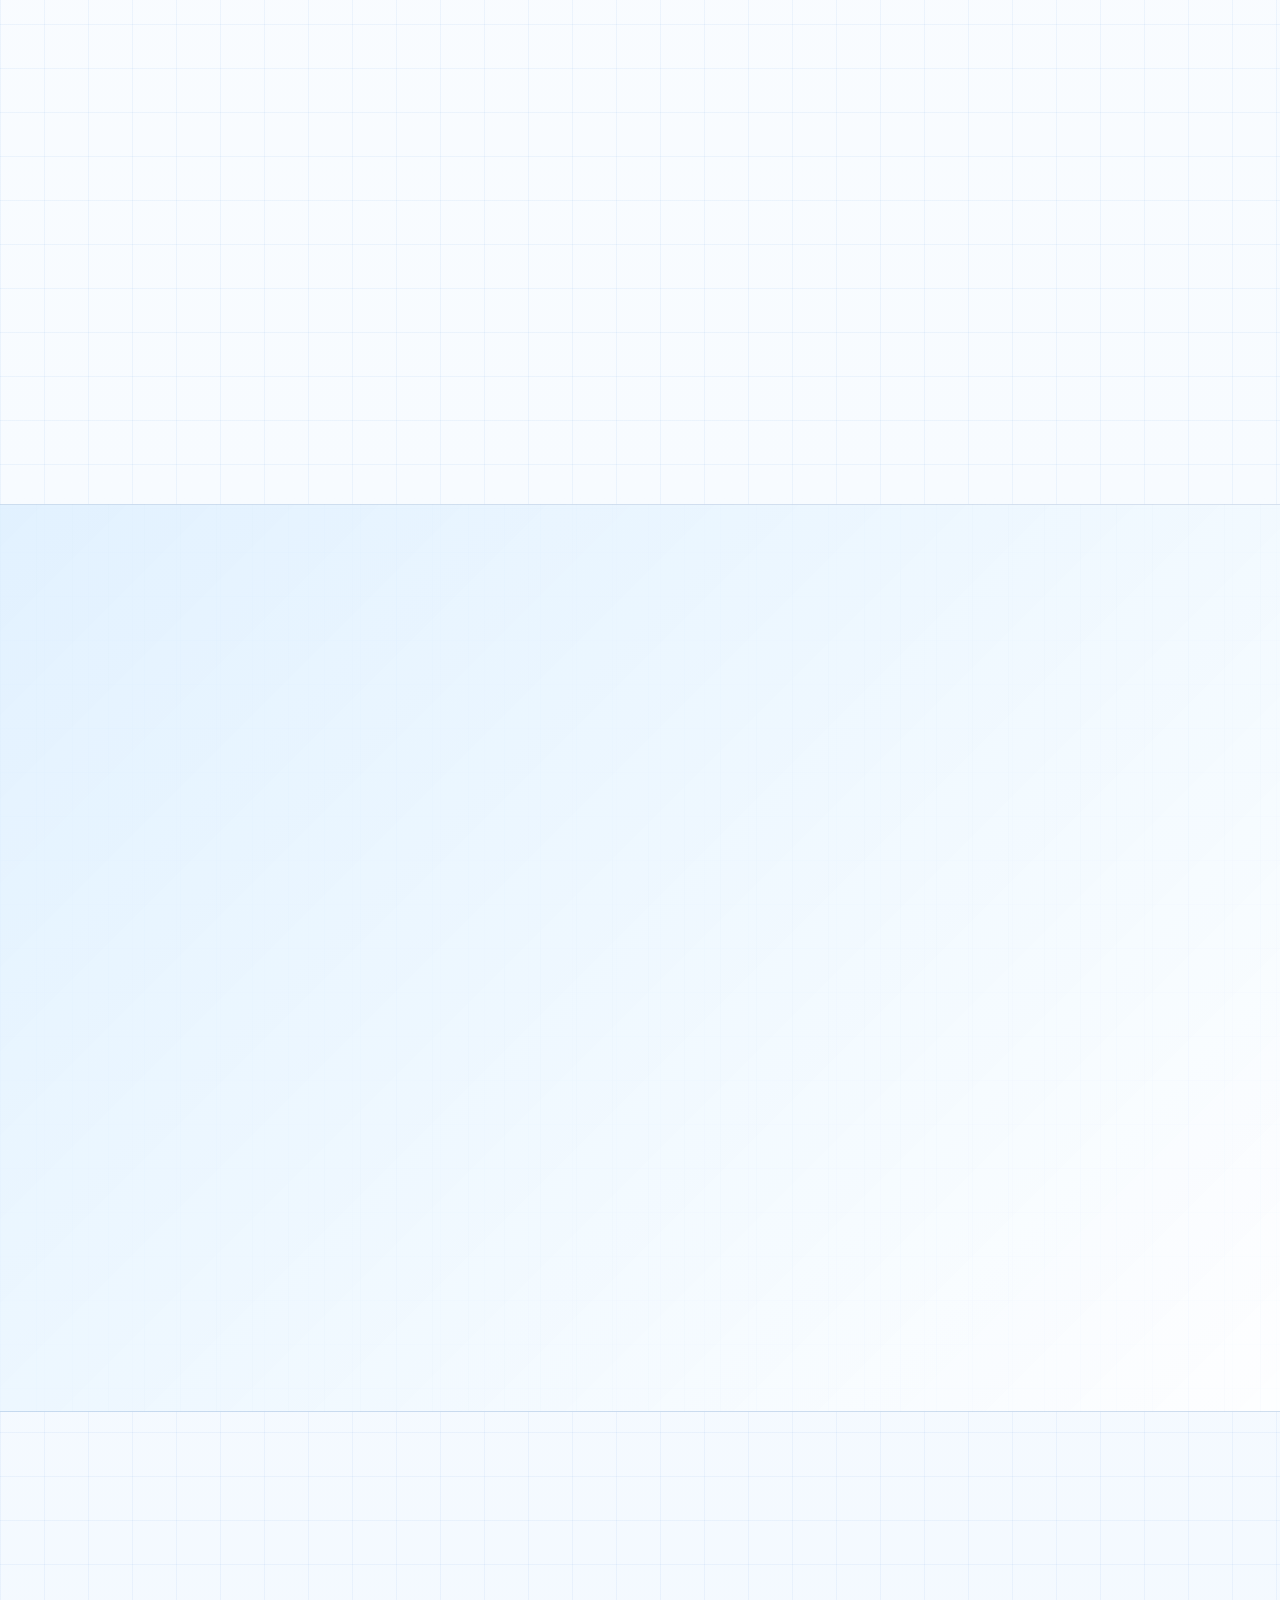
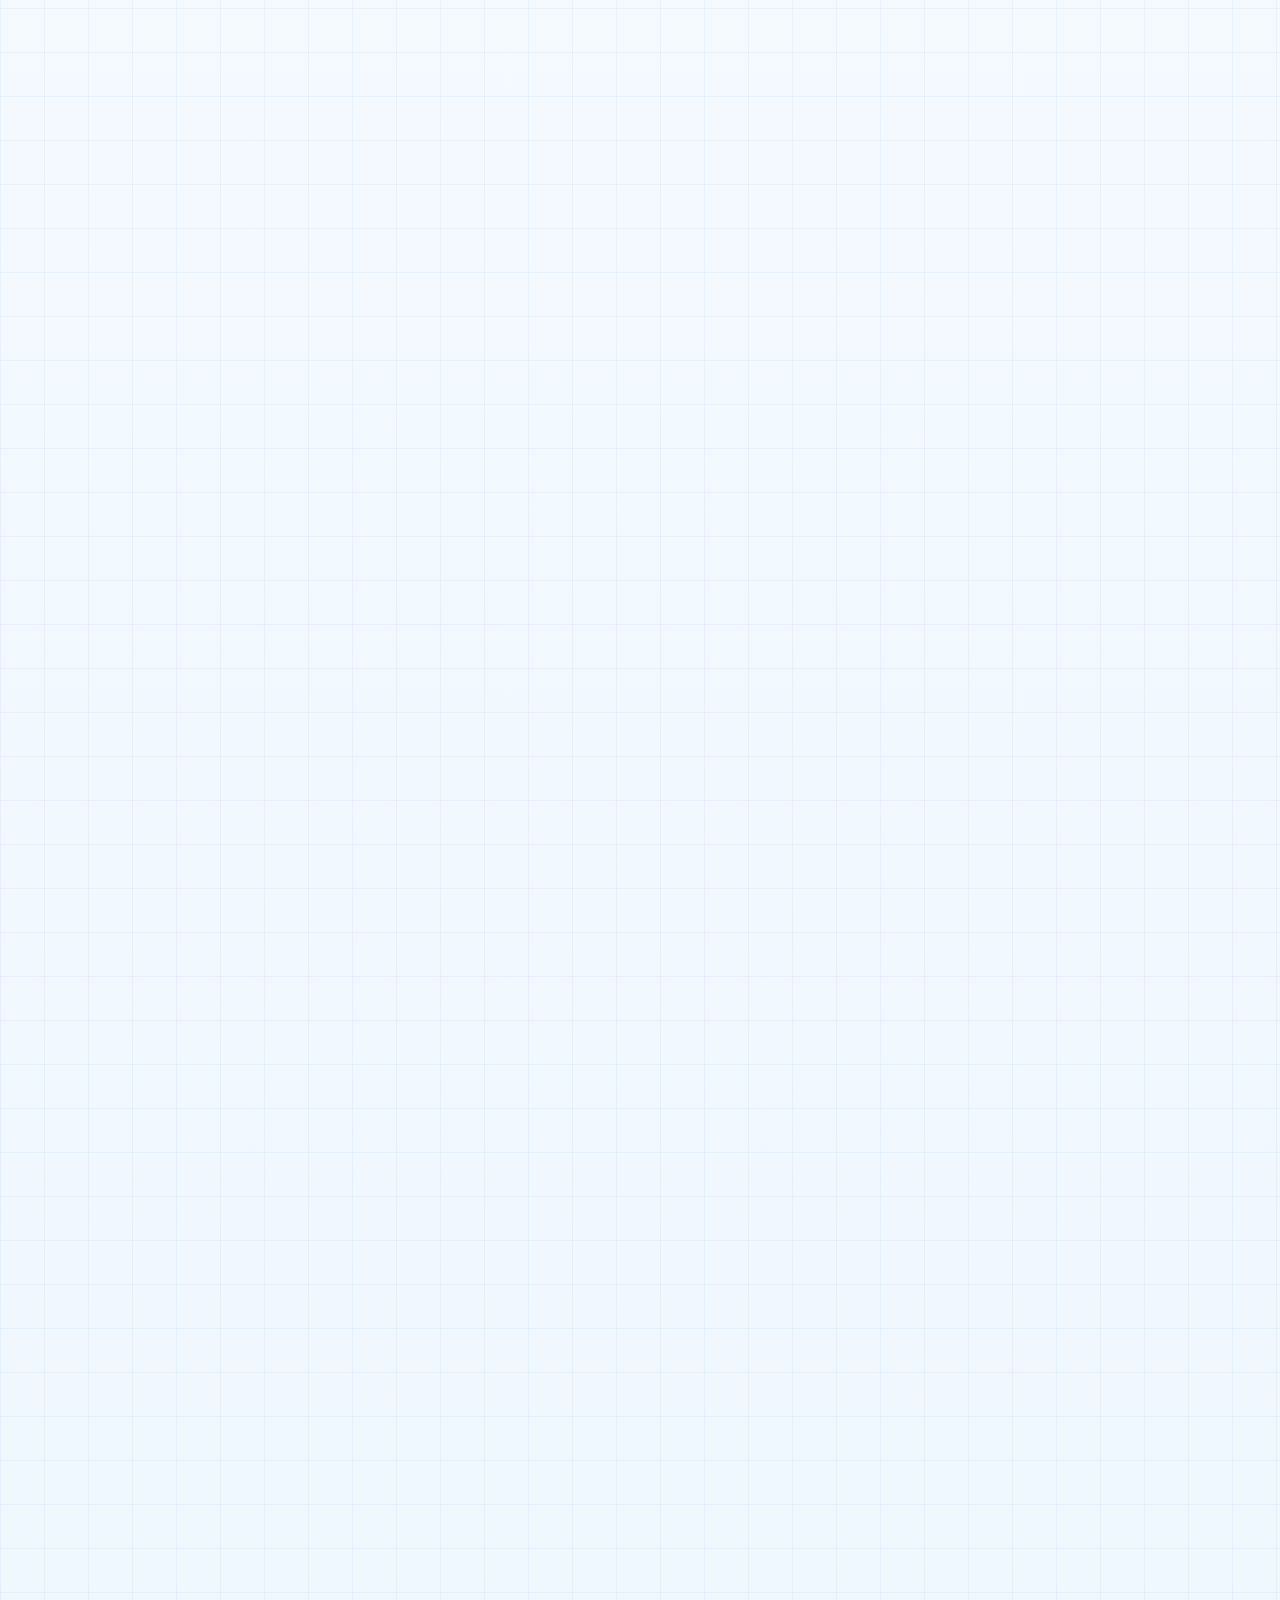
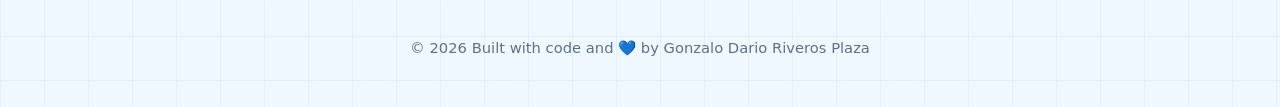
==== commit 591391c9: "Agrega boton flotante de WhatsApp con mensaje que identifica la web - Boton verde abajo a la derecha" ====
--- a/en/index.html
+++ b/en/index.html
@@ -46,7 +46,7 @@
   <link rel="preload" as="image" href="../images/profile.webp" type="image/webp">
   <link rel="stylesheet" href="https://cdnjs.cloudflare.com/ajax/libs/font-awesome/6.5.2/css/all.min.css"
     referrerpolicy="no-referrer">
-  <link rel="stylesheet" href="../styles.css?v=20261126e">
+  <link rel="stylesheet" href="../styles.css?v=20261126f">
 
   <script type="application/ld+json">
   {
@@ -789,13 +789,13 @@
                   aria-hidden="true"></i>Send email</a>
               <a class="button button-ghost"
                 style="border-color: rgba(255,255,255,.38); background: rgba(255,255,255,.1); color: white"
-                href="https://wa.me/584123115063?text=Hi%20Gonzalo,%20I%20saw%20your%20portfolio%20and%20would%20like%20to%20get%20in%20touch."
+                href="https://wa.me/584123115063?text=Hi%20Gonzalo%20%F0%9F%91%8B%20I%20found%20you%20through%20your%20website%20%28darioriverosp.netlify.app%29%20and%20would%20like%20to%20talk."
                 target="_blank" rel="noopener"><i class="fa-brands fa-whatsapp icon" aria-hidden="true"></i>WhatsApp</a>
             </div>
             <div class="contact-list" aria-label="Contact details">
               <a href="mailto:darioriveros19@gmail.com"><span><i class="fa-solid fa-envelope icon"
                     aria-hidden="true"></i>Email</span><strong>darioriveros19@gmail.com</strong></a>
-              <a href="https://wa.me/584123115063?text=Hi%20Gonzalo,%20I%20saw%20your%20portfolio%20and%20would%20like%20to%20get%20in%20touch."
+              <a href="https://wa.me/584123115063?text=Hi%20Gonzalo%20%F0%9F%91%8B%20I%20found%20you%20through%20your%20website%20%28darioriverosp.netlify.app%29%20and%20would%20like%20to%20talk."
                 target="_blank" rel="noopener"><span><i class="fa-solid fa-phone icon"
                     aria-hidden="true"></i>Phone</span><strong>+58 412 311 5063</strong></a>
               <a href="https://www.linkedin.com/in/darioriverosp/" target="_blank" rel="noopener"><span><i
@@ -830,6 +830,10 @@
       </div>
     </section>
   </main>
+
+  <a class="wa-float" href="https://wa.me/584123115063?text=Hi%20Gonzalo%20%F0%9F%91%8B%20I%20found%20you%20through%20your%20website%20%28darioriverosp.netlify.app%29%20and%20would%20like%20to%20talk." target="_blank" rel="noopener" aria-label="Message me on WhatsApp">
+    <i class="fa-brands fa-whatsapp" aria-hidden="true"></i><span class="wa-float-tip">Let's talk?</span>
+  </a>
 
   <footer class="footer">
     <div class="container">
@@ -1012,6 +1016,25 @@
         }
       });
     }
+
+    // Botón flotante de WhatsApp: aparece al bajar y se oculta en la sección de contacto
+    const waFloat = document.querySelector('.wa-float');
+    const contactSection = document.getElementById('contact');
+    if (waFloat && contactSection) {
+      let pastHero = false;
+      let inContact = false;
+      const paintWa = () => waFloat.classList.toggle('is-visible', pastHero && !inContact);
+      window.addEventListener('scroll', () => {
+        pastHero = window.scrollY > window.innerHeight * 0.6;
+        paintWa();
+      }, { passive: true });
+      new IntersectionObserver((entries) => {
+        inContact = entries[0].isIntersecting;
+        paintWa();
+      }, { threshold: 0.15 }).observe(contactSection);
+      pastHero = window.scrollY > window.innerHeight * 0.6;
+      paintWa();
+    }
   </script>
 </body>
 
--- a/styles.css
+++ b/styles.css
@@ -1705,6 +1705,86 @@
       }
     }
 
+    /* ---- Botón flotante de WhatsApp ---- */
+    .wa-float {
+      position: fixed;
+      right: max(1rem, env(safe-area-inset-right));
+      bottom: max(1rem, env(safe-area-inset-bottom));
+      z-index: 60;
+      display: inline-flex;
+      align-items: center;
+      justify-content: center;
+      width: 56px;
+      height: 56px;
+      border-radius: 999px;
+      color: #fff;
+      background: #25d366;
+      box-shadow: 0 10px 28px rgba(18, 140, 70, 0.4);
+      font-size: 1.75rem;
+      opacity: 0;
+      transform: translateY(16px) scale(0.9);
+      pointer-events: none;
+      transition: opacity 220ms ease, transform 220ms ease, background 200ms ease;
+    }
+
+    .wa-float.is-visible {
+      opacity: 1;
+      transform: none;
+      pointer-events: auto;
+    }
+
+    .wa-float:hover,
+    .wa-float:focus-visible {
+      background: #1ebe5b;
+    }
+
+    .wa-float:focus-visible {
+      outline: 3px solid var(--blue-500);
+      outline-offset: 3px;
+    }
+
+    .wa-float-tip {
+      position: absolute;
+      right: calc(100% + 0.6rem);
+      padding: 0.45rem 0.7rem;
+      border-radius: 999px;
+      color: var(--ink);
+      background: var(--surface-3);
+      box-shadow: 0 8px 22px rgba(14, 86, 160, 0.18);
+      font-size: 0.85rem;
+      font-weight: 800;
+      white-space: nowrap;
+      opacity: 0;
+      transform: translateX(6px);
+      pointer-events: none;
+      transition: opacity 200ms ease, transform 200ms ease;
+    }
+
+    .wa-float:hover .wa-float-tip,
+    .wa-float:focus-visible .wa-float-tip {
+      opacity: 1;
+      transform: none;
+    }
+
+    @media (max-width: 760px) {
+      .wa-float {
+        width: 52px;
+        height: 52px;
+        font-size: 1.6rem;
+      }
+
+      .wa-float-tip {
+        display: none;
+      }
+    }
+
+    @media (prefers-reduced-motion: reduce) {
+      .wa-float,
+      .wa-float-tip {
+        transition: none;
+      }
+    }
+
     /* ---- Contacto como botón al final del menú ---- */
     .nav-links a.nav-cta {
       margin-left: 0.3rem;
